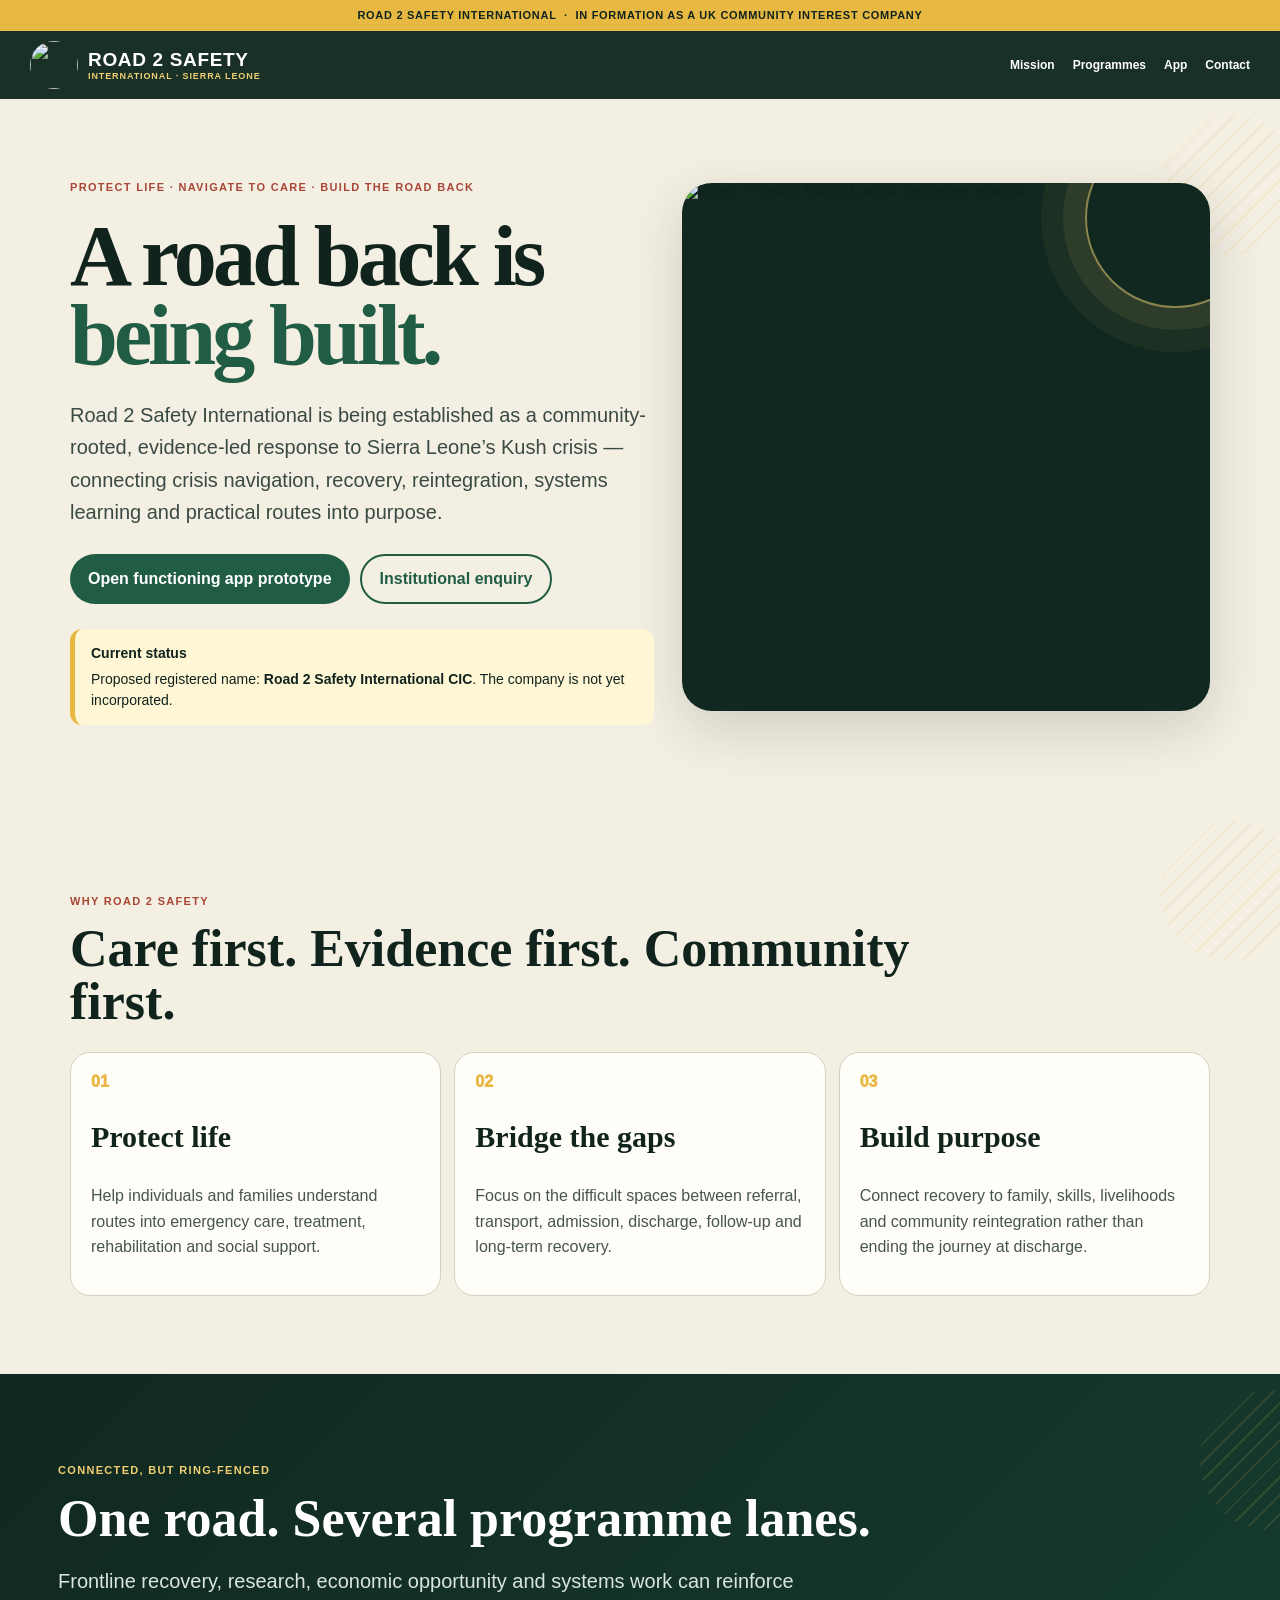
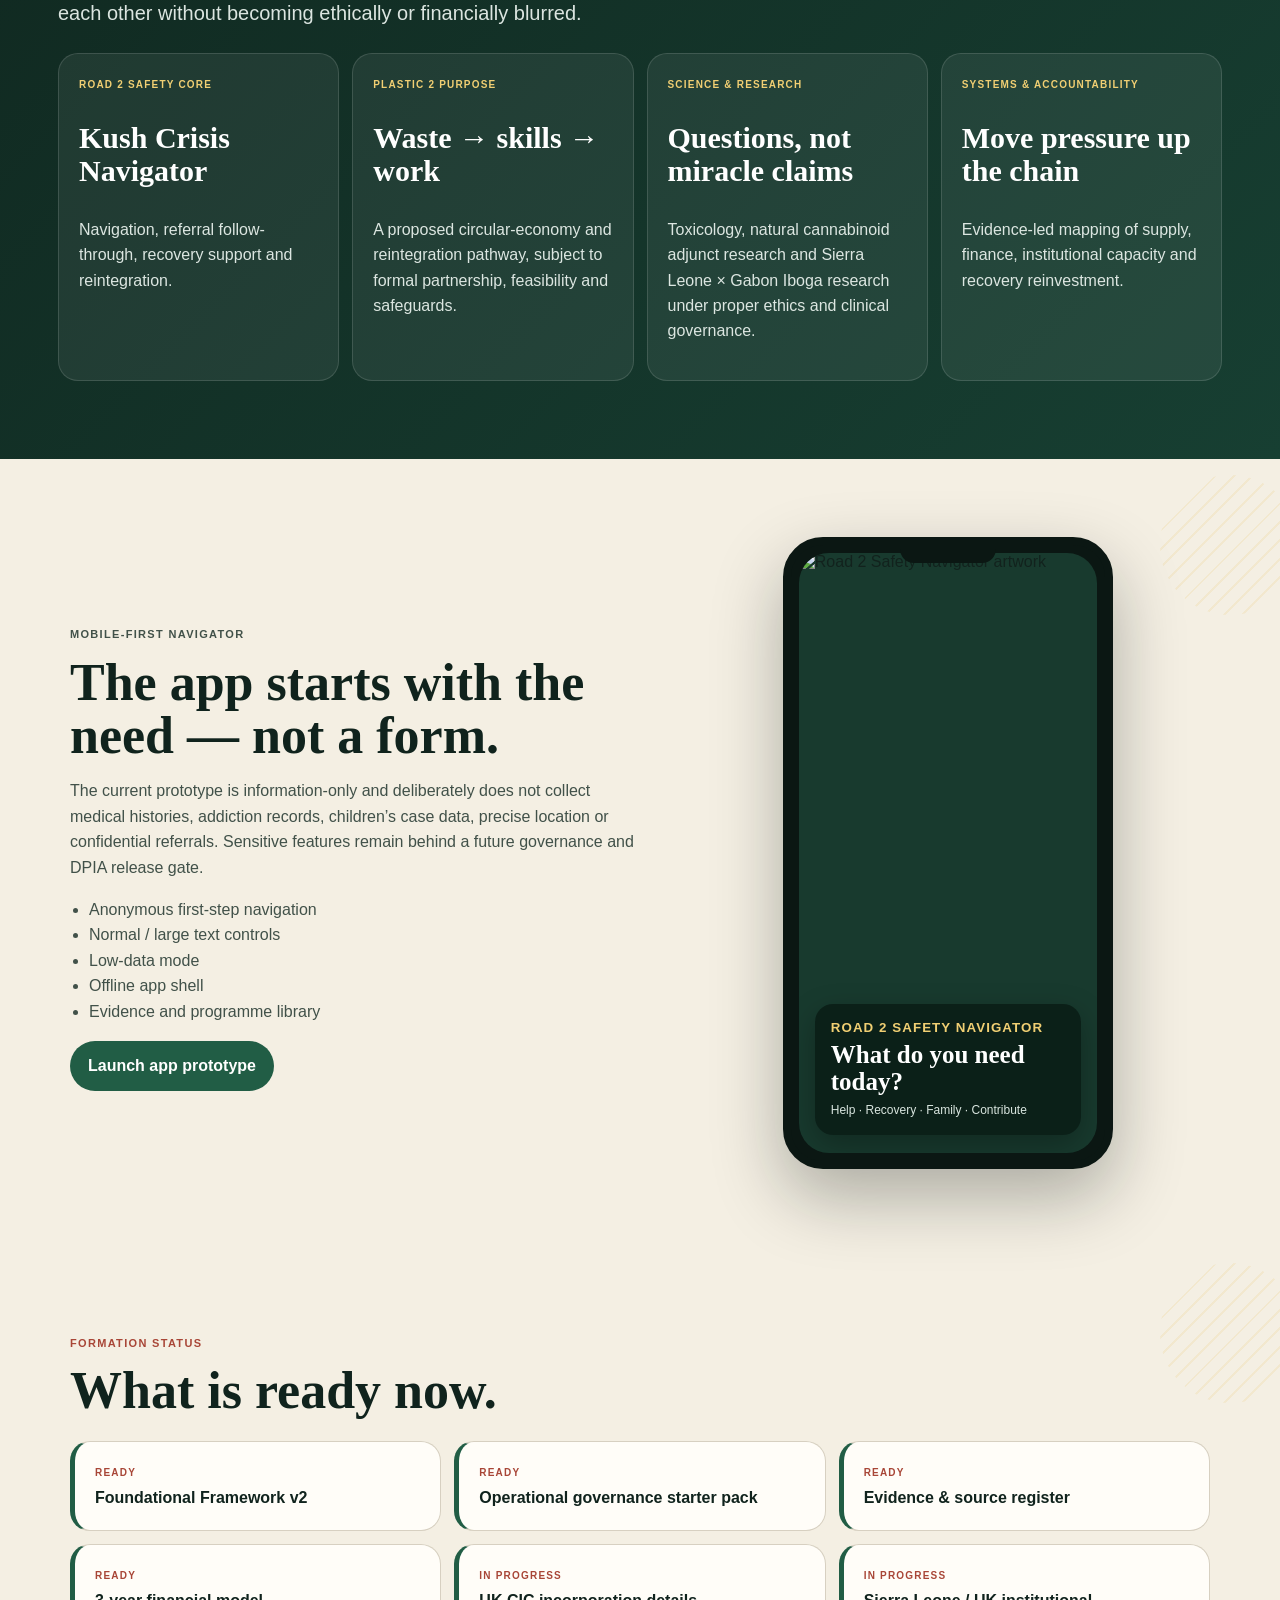
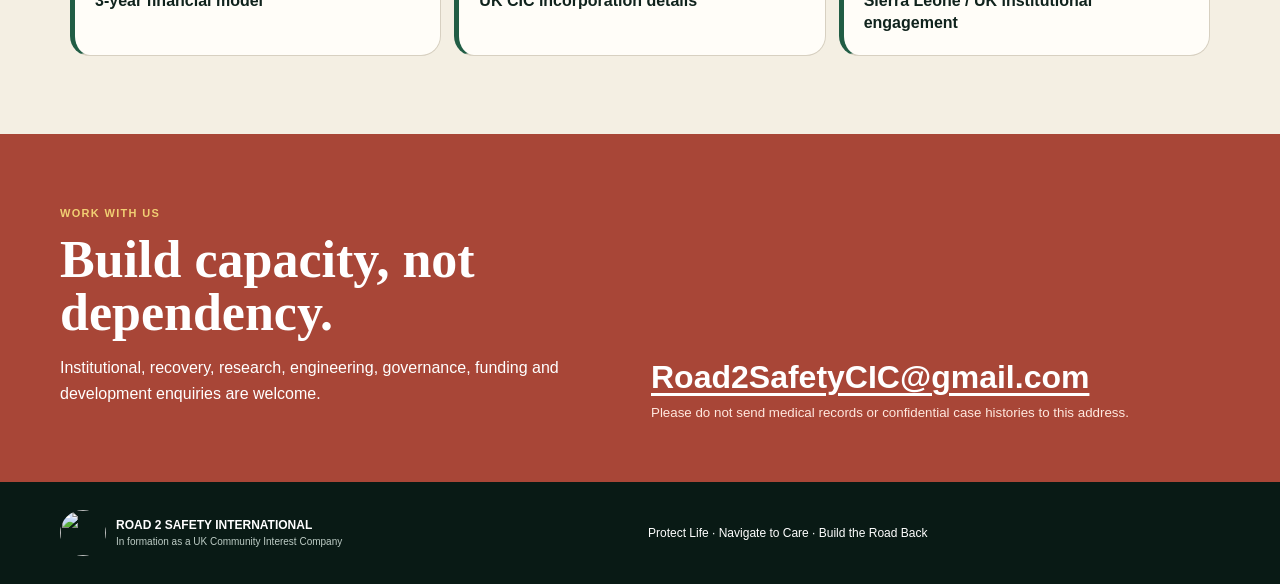
==== index.html @ 05aa47d4 "Deploy Road 2 Safety holding website" ====
<!doctype html>
<html lang="en">
<head>
<meta charset="utf-8">
<meta name="viewport" content="width=device-width,initial-scale=1,viewport-fit=cover">
<meta name="theme-color" content="#102820">
<title>Road 2 Safety International — In Formation</title>
<meta name="description" content="Road 2 Safety International — in formation as a UK Community Interest Company. A community-rooted response to Sierra Leone's Kush crisis.">
<link rel="icon" href="assets/icon-192.png">
<link rel="stylesheet" href="holding.css">
</head>
<body>
<a class="skip" href="#main">Skip to content</a>
<div class="formation">ROAD 2 SAFETY INTERNATIONAL <span>·</span> IN FORMATION AS A UK COMMUNITY INTEREST COMPANY</div>
<header class="topbar">
  <a class="brand" href="#top" aria-label="Road 2 Safety International home">
    <img src="assets/r2s-emblem.png" alt="">
    <span><b>ROAD 2 SAFETY</b><small>INTERNATIONAL · SIERRA LEONE</small></span>
  </a>
  <nav aria-label="Holding website navigation">
    <a href="#mission">Mission</a><a href="#programmes">Programmes</a><a href="#prototype">App</a><a href="#contact">Contact</a>
  </nav>
</header>
<main id="main">
<section id="top" class="hero">
  <div class="hero-copy">
    <p class="eyebrow">PROTECT LIFE · NAVIGATE TO CARE · BUILD THE ROAD BACK</p>
    <h1>A road back is<br><em>being built.</em></h1>
    <p class="lede">Road 2 Safety International is being established as a community-rooted, evidence-led response to Sierra Leone’s Kush crisis — connecting crisis navigation, recovery, reintegration, systems learning and practical routes into purpose.</p>
    <div class="actions">
      <a class="btn primary" href="app/index.html">Open functioning app prototype</a>
      <a class="btn secondary" href="#contact">Institutional enquiry</a>
    </div>
    <div class="legal"><b>Current status</b><span>Proposed registered name: <strong>Road 2 Safety International CIC</strong>. The company is not yet incorporated.</span></div>
  </div>
  <div class="hero-art" aria-label="Road 2 Safety campaign artwork">
    <img src="assets/r2s-sierra-leone.png" alt="Road 2 Safety Sierra Leone campaign artwork">
    <div class="sun-disc" aria-hidden="true"></div>
  </div>
</section>

<section id="mission" class="section mission">
  <div class="section-head"><p class="eyebrow">WHY ROAD 2 SAFETY</p><h2>Care first. Evidence first. Community first.</h2></div>
  <div class="mission-grid">
    <article><span>01</span><h3>Protect life</h3><p>Help individuals and families understand routes into emergency care, treatment, rehabilitation and social support.</p></article>
    <article><span>02</span><h3>Bridge the gaps</h3><p>Focus on the difficult spaces between referral, transport, admission, discharge, follow-up and long-term recovery.</p></article>
    <article><span>03</span><h3>Build purpose</h3><p>Connect recovery to family, skills, livelihoods and community reintegration rather than ending the journey at discharge.</p></article>
  </div>
</section>

<section id="programmes" class="section programme-section">
  <div class="section-head"><p class="eyebrow pale">CONNECTED, BUT RING-FENCED</p><h2>One road. Several programme lanes.</h2><p>Frontline recovery, research, economic opportunity and systems work can reinforce each other without becoming ethically or financially blurred.</p></div>
  <div class="programme-grid">
    <article><b>ROAD 2 SAFETY CORE</b><h3>Kush Crisis Navigator</h3><p>Navigation, referral follow-through, recovery support and reintegration.</p></article>
    <article><b>PLASTIC 2 PURPOSE</b><h3>Waste → skills → work</h3><p>A proposed circular-economy and reintegration pathway, subject to formal partnership, feasibility and safeguards.</p></article>
    <article><b>SCIENCE & RESEARCH</b><h3>Questions, not miracle claims</h3><p>Toxicology, natural cannabinoid adjunct research and Sierra Leone × Gabon Iboga research under proper ethics and clinical governance.</p></article>
    <article><b>SYSTEMS & ACCOUNTABILITY</b><h3>Move pressure up the chain</h3><p>Evidence-led mapping of supply, finance, institutional capacity and recovery reinvestment.</p></article>
  </div>
</section>

<section id="prototype" class="section prototype">
  <div class="prototype-copy">
    <p class="eyebrow">MOBILE-FIRST NAVIGATOR</p>
    <h2>The app starts with the need — not a form.</h2>
    <p>The current prototype is information-only and deliberately does not collect medical histories, addiction records, children’s case data, precise location or confidential referrals. Sensitive features remain behind a future governance and DPIA release gate.</p>
    <ul>
      <li>Anonymous first-step navigation</li><li>Normal / large text controls</li><li>Low-data mode</li><li>Offline app shell</li><li>Evidence and programme library</li>
    </ul>
    <a class="btn primary" href="app/index.html">Launch app prototype</a>
  </div>
  <div class="phone-wrap">
    <div class="phone" aria-label="Road 2 Safety mobile app preview">
      <div class="phone-notch"></div>
      <div class="phone-screen">
        <img src="assets/navigator-art.png" alt="Road 2 Safety Navigator artwork">
        <div class="phone-overlay"><small>ROAD 2 SAFETY NAVIGATOR</small><b>What do you need today?</b><span>Help · Recovery · Family · Contribute</span></div>
      </div>
    </div>
  </div>
</section>

<section class="section progress">
  <div class="section-head"><p class="eyebrow">FORMATION STATUS</p><h2>What is ready now.</h2></div>
  <div class="progress-grid">
    <article><b>READY</b><p>Foundational Framework v2</p></article>
    <article><b>READY</b><p>Operational governance starter pack</p></article>
    <article><b>READY</b><p>Evidence & source register</p></article>
    <article><b>READY</b><p>3-year financial model</p></article>
    <article><b>IN PROGRESS</b><p>UK CIC incorporation details</p></article>
    <article><b>IN PROGRESS</b><p>Sierra Leone / UK institutional engagement</p></article>
  </div>
</section>

<section id="contact" class="contact">
  <div><p class="eyebrow pale">WORK WITH US</p><h2>Build capacity, not dependency.</h2><p>Institutional, recovery, research, engineering, governance, funding and development enquiries are welcome.</p></div>
  <div class="contact-action"><a href="mailto:Road2SafetyCIC@gmail.com?subject=Road%202%20Safety%20International%20Enquiry">Road2SafetyCIC@gmail.com</a><small>Please do not send medical records or confidential case histories to this address.</small></div>
</section>
</main>
<footer><div class="footer-brand"><img src="assets/r2s-emblem.png" alt=""><span><b>ROAD 2 SAFETY INTERNATIONAL</b><small>In formation as a UK Community Interest Company</small></span></div><div>Protect Life · Navigate to Care · Build the Road Back</div></footer>
</body>
</html>
---- holding.css ----
:root{--ink:#10231d;--deep:#102820;--green:#215d45;--green2:#2f7659;--gold:#e7b842;--gold2:#f1cf73;--red:#a84637;--blue:#315f78;--paper:#f4efe3;--white:#fffdf8;--muted:#66746e;--line:#d7d0c1;--shadow:0 18px 55px rgba(10,31,24,.16)}
*{box-sizing:border-box}html{scroll-behavior:smooth}body{margin:0;background:var(--paper);color:var(--ink);font-family:Arial,Helvetica,sans-serif;overflow-x:hidden}img{max-width:100%}a{color:inherit;text-decoration:none}.skip{position:absolute;left:-999px}.skip:focus{left:12px;top:12px;z-index:99;background:white;padding:10px;border-radius:10px}.formation{background:var(--gold);padding:8px 12px;text-align:center;font-size:clamp(9px,2.7vw,11px);font-weight:900;letter-spacing:.065em;line-height:1.35}.formation span{padding:0 .35em}.topbar{position:sticky;top:0;z-index:20;display:flex;align-items:center;justify-content:space-between;gap:20px;background:rgba(16,40,32,.96);color:white;padding:10px 18px;backdrop-filter:blur(10px)}.brand{display:flex;align-items:center;gap:10px;min-width:0}.brand img{width:48px;height:48px;border-radius:50%;object-fit:cover;flex:0 0 48px}.brand b,.brand small{display:block}.brand b{font-size:clamp(15px,4vw,19px);letter-spacing:.035em}.brand small{font-size:9px;color:var(--gold2);font-weight:800;letter-spacing:.1em;white-space:normal}.topbar nav{display:none}.hero{max-width:1200px;margin:auto;display:grid;gap:28px;padding:42px 18px 54px;position:relative}.hero:before,.section:before{content:"";position:absolute;pointer-events:none;background:repeating-linear-gradient(135deg,rgba(231,184,66,.13) 0 2px,transparent 2px 13px);width:140px;height:140px;border-radius:50%;right:-60px;top:16px}.hero-copy{position:relative;z-index:2}.eyebrow{font-size:11px;color:var(--red);font-weight:900;letter-spacing:.12em;line-height:1.4}.eyebrow.pale{color:var(--gold2)}h1,h2,h3{font-family:Georgia,'Times New Roman',serif;overflow-wrap:anywhere}h1{font-size:clamp(44px,12vw,86px);line-height:.92;letter-spacing:-.045em;margin:.25em 0 .28em}h1 em{font-style:normal;color:var(--green)}h2{font-size:clamp(31px,7vw,52px);line-height:1.02;margin:.25em 0}h3{font-size:clamp(22px,5vw,30px);line-height:1.08}.lede,.section-head>p:last-child{font-size:clamp(17px,4.4vw,20px);line-height:1.62;max-width:780px;color:#394a43}.actions{display:flex;flex-wrap:wrap;gap:10px;margin:25px 0}.btn{display:inline-flex;align-items:center;justify-content:center;min-height:50px;padding:12px 18px;border-radius:999px;font-weight:900;line-height:1.25;text-align:center;white-space:normal}.btn.primary{background:var(--green);color:white}.btn.secondary{border:2px solid var(--green);color:var(--green)}.legal{display:grid;gap:5px;background:#fff6d6;border-left:5px solid var(--gold);border-radius:12px;padding:14px 16px;max-width:760px;line-height:1.5;font-size:14px}.hero-art{min-height:360px;position:relative;border-radius:30px;overflow:hidden;box-shadow:var(--shadow);background:var(--deep)}.hero-art img{width:100%;height:100%;display:block;object-fit:cover;aspect-ratio:1/1}.sun-disc{position:absolute;right:-55px;top:-55px;width:180px;height:180px;border:2px solid rgba(241,207,115,.55);border-radius:50%;box-shadow:0 0 0 22px rgba(241,207,115,.08),0 0 0 44px rgba(241,207,115,.05)}.section{max-width:1200px;margin:auto;padding:56px 18px;position:relative}.section-head{max-width:850px}.mission-grid,.programme-grid,.progress-grid{display:grid;gap:13px;margin-top:24px}.mission-grid article,.progress-grid article{background:var(--white);border:1px solid var(--line);padding:20px;border-radius:20px}.mission-grid span{color:var(--gold);font-weight:950}.mission-grid p,.programme-grid p{line-height:1.58;color:#46554e}.programme-section{max-width:none;background:linear-gradient(135deg,var(--deep),#173f32);color:white}.programme-section>.section-head,.programme-section>.programme-grid{max-width:1164px;margin-left:auto;margin-right:auto}.programme-section .section-head>p:last-child{color:#dbe5e0}.programme-grid article{background:rgba(255,255,255,.065);border:1px solid rgba(255,255,255,.13);padding:20px;border-radius:20px}.programme-grid article b{font-size:10px;letter-spacing:.12em;color:var(--gold2)}.programme-grid article h3{color:white}.programme-grid article p{color:#dce6e1}.prototype{display:grid;gap:36px;align-items:center}.prototype-copy p,.prototype-copy li{line-height:1.6;color:#415149}.prototype-copy ul{padding-left:19px}.phone-wrap{display:grid;place-items:center}.phone{width:min(330px,84vw);background:#0b1713;border:8px solid #0b1713;border-radius:40px;padding:8px;box-shadow:0 28px 70px rgba(5,18,14,.3);position:relative}.phone-notch{width:96px;height:18px;border-radius:0 0 14px 14px;background:#0b1713;position:absolute;top:0;left:50%;transform:translateX(-50%);z-index:3}.phone-screen{background:#183a2e;border-radius:30px;min-height:600px;overflow:hidden;position:relative}.phone-screen img{width:100%;height:100%;min-height:600px;object-fit:cover;display:block;filter:saturate(.88)}.phone-overlay{position:absolute;left:16px;right:16px;bottom:18px;background:rgba(11,29,23,.9);color:white;padding:16px;border-radius:18px;display:grid;gap:7px;box-shadow:0 10px 30px rgba(0,0,0,.28)}.phone-overlay small{color:var(--gold2);font-weight:900;letter-spacing:.08em}.phone-overlay b{font-family:Georgia,serif;font-size:25px;line-height:1.05}.phone-overlay span{font-size:12px;color:#d9e5df;line-height:1.4}.progress-grid article{border-left:5px solid var(--green)}.progress-grid article b{font-size:10px;letter-spacing:.12em;color:var(--red)}.progress-grid article p{margin:.45em 0 0;line-height:1.4;font-weight:750}.contact{background:var(--red);color:white;padding:48px 18px;display:grid;gap:22px}.contact>div{max-width:1160px}.contact h2{color:white;margin-top:.2em}.contact p{line-height:1.6}.contact-action{display:grid;gap:7px}.contact-action a{font-size:clamp(20px,5vw,32px);font-weight:900;overflow-wrap:anywhere;text-decoration:underline;text-underline-offset:5px}.contact-action small{line-height:1.45;color:#ffe8df}footer{background:#091a15;color:white;padding:24px 18px 34px;display:grid;gap:16px;font-size:12px}.footer-brand{display:flex;align-items:center;gap:10px}.footer-brand img{width:46px;height:46px;border-radius:50%}.footer-brand b,.footer-brand small{display:block}.footer-brand small{color:#bdccc5;margin-top:3px;line-height:1.4}
@media(min-width:760px){.topbar{padding:10px 30px}.topbar nav{display:flex;gap:18px;font-size:12px;font-weight:850}.hero{grid-template-columns:1.05fr .95fr;align-items:center;padding:70px 30px 80px}.hero-art{min-height:520px}.section{padding:78px 30px}.mission-grid{grid-template-columns:repeat(3,1fr)}.programme-grid,.progress-grid{grid-template-columns:repeat(2,1fr)}.prototype{grid-template-columns:1.05fr .95fr}.contact{grid-template-columns:1fr 1fr;align-items:end;padding:60px max(30px,calc((100vw - 1160px)/2))}.contact>div{max-width:none}footer{grid-template-columns:1fr 1fr;align-items:center;padding:28px max(30px,calc((100vw - 1160px)/2))}}
@media(min-width:1050px){.programme-grid{grid-template-columns:repeat(4,1fr)}.progress-grid{grid-template-columns:repeat(3,1fr)}}
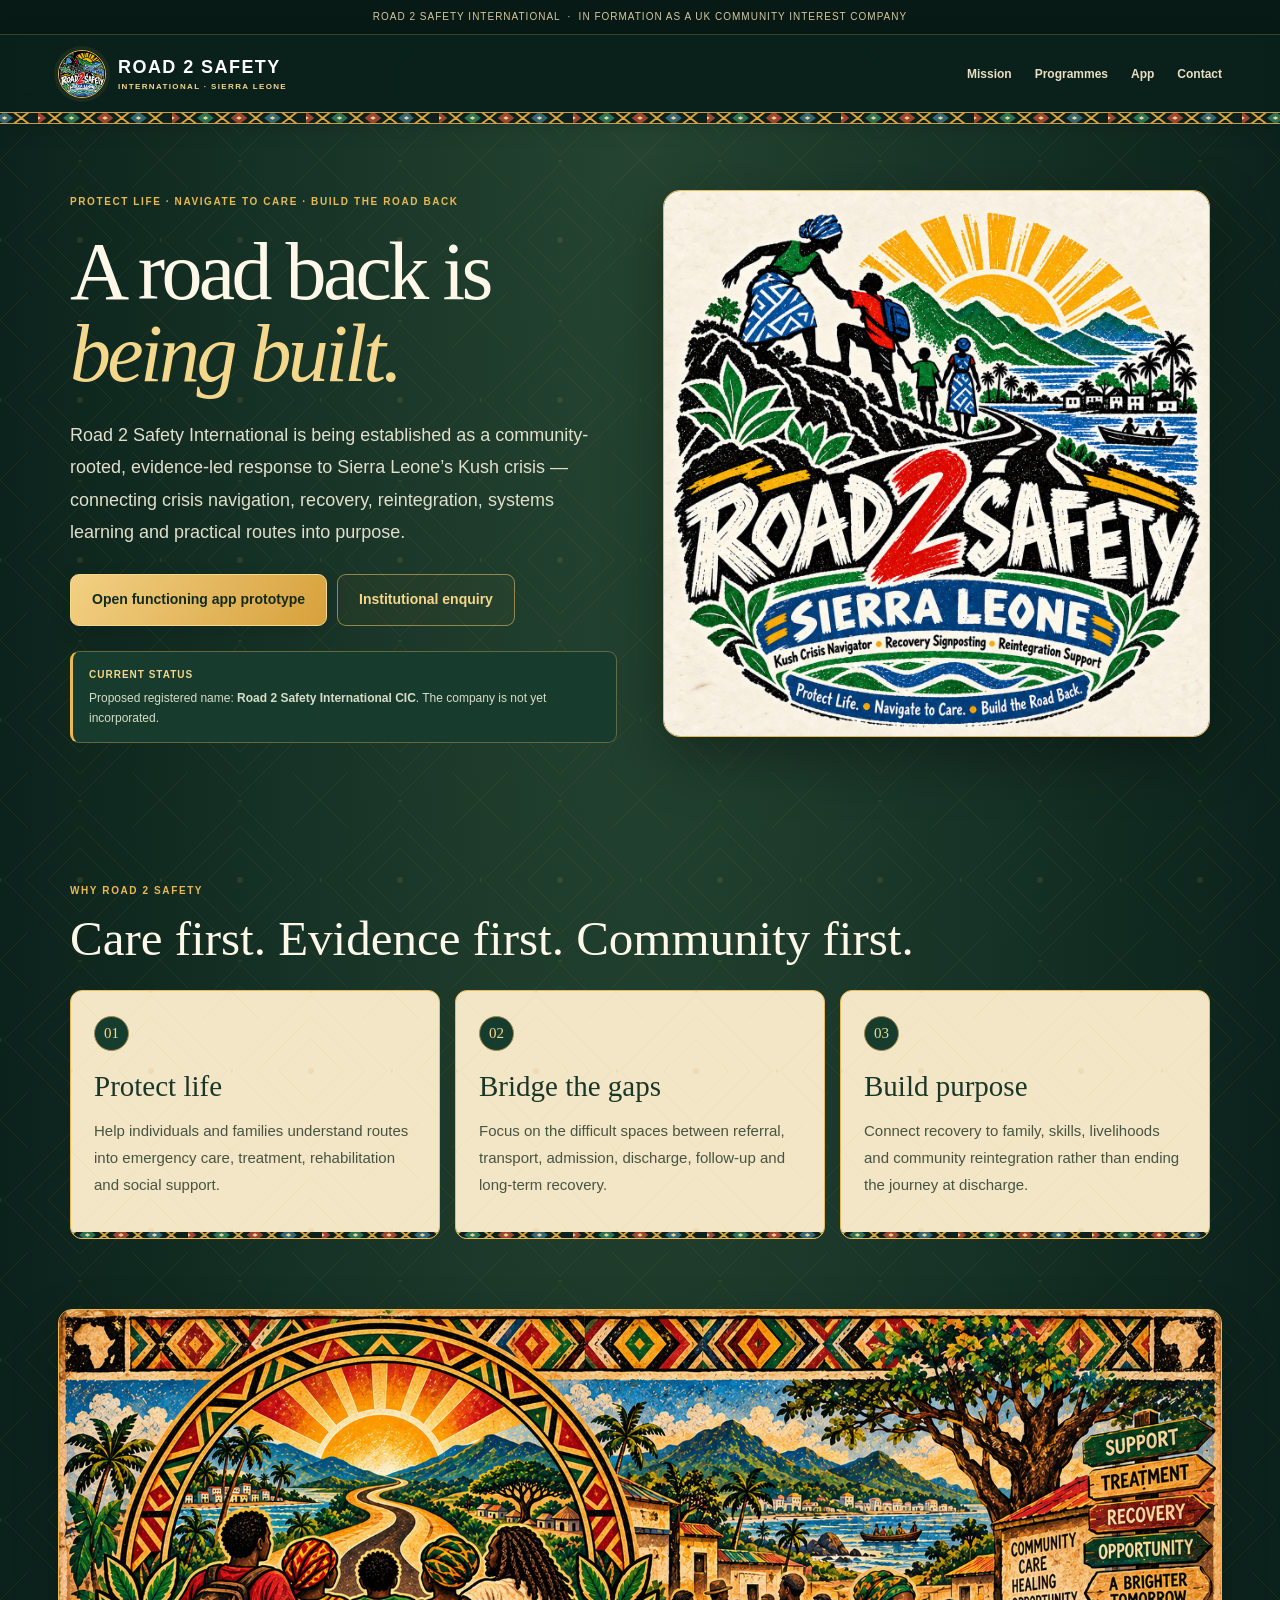
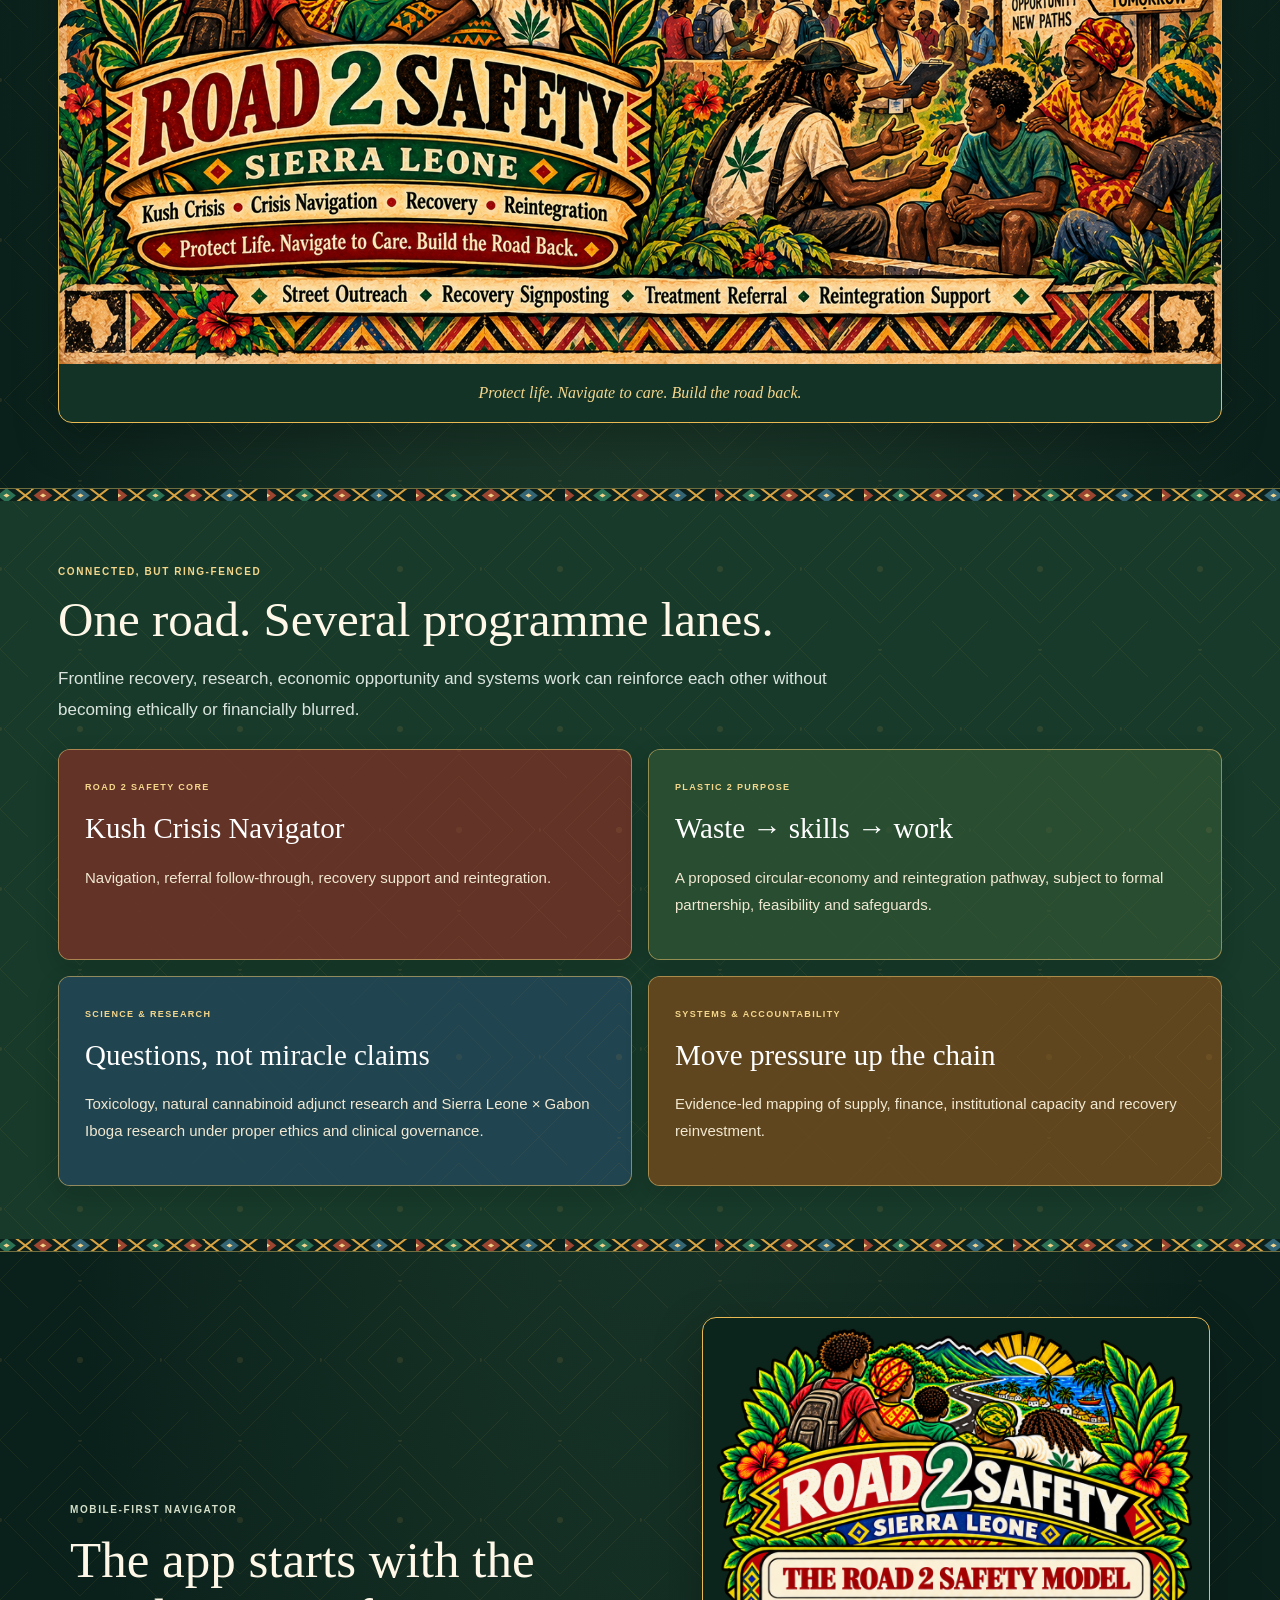
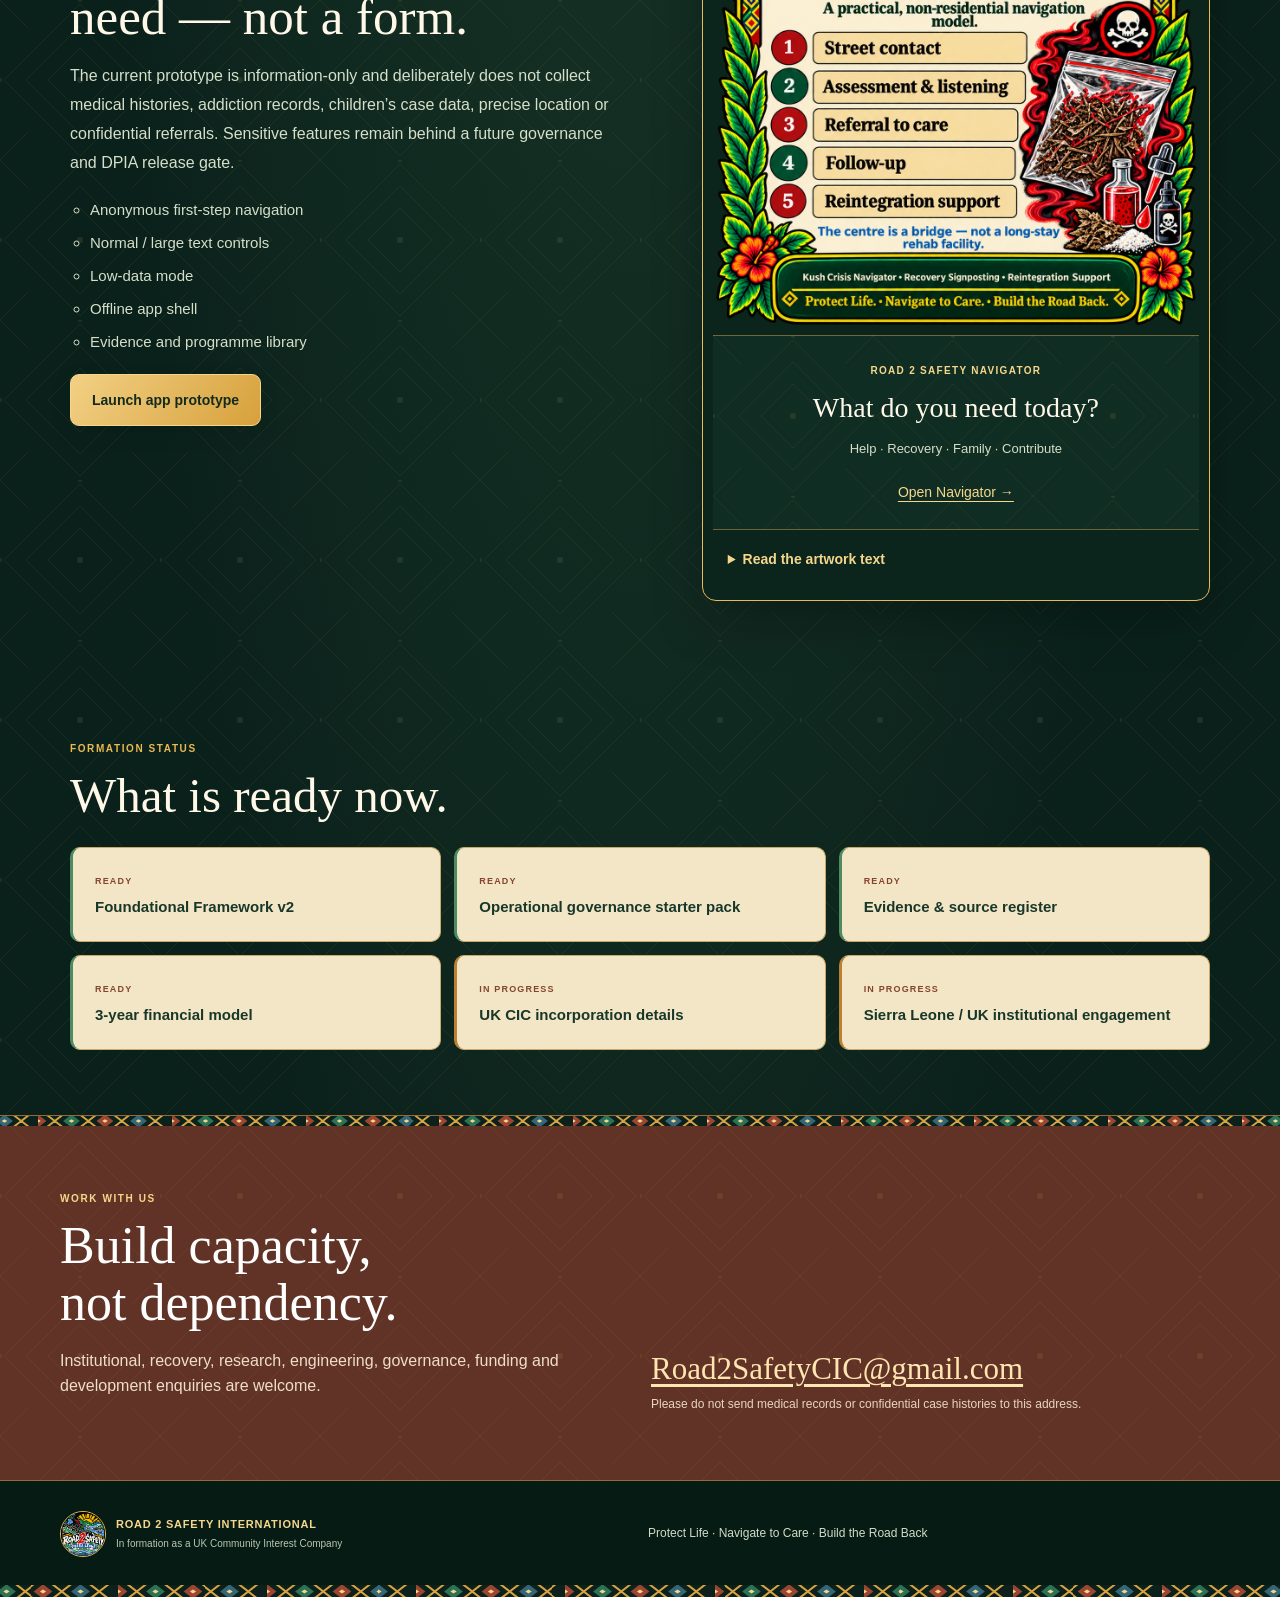
==== commit 2ef1ea2d: "Fix cropped website graphics and text" ====
--- a/index.html
+++ b/index.html
@@ -3,11 +3,12 @@
 <head>
 <meta charset="utf-8">
 <meta name="viewport" content="width=device-width,initial-scale=1,viewport-fit=cover">
-<meta name="theme-color" content="#102820">
+<meta name="theme-color" content="#0a211b">
 <title>Road 2 Safety International — In Formation</title>
 <meta name="description" content="Road 2 Safety International — in formation as a UK Community Interest Company. A community-rooted response to Sierra Leone's Kush crisis.">
 <link rel="icon" href="assets/icon-192.png">
-<link rel="stylesheet" href="holding.css">
+<link rel="stylesheet" href="holding.css?v=2">
+<link rel="stylesheet" href="holding-heritage.css?v=2">
 </head>
 <body>
 <a class="skip" href="#main">Skip to content</a>
@@ -28,13 +29,13 @@
     <h1>A road back is<br><em>being built.</em></h1>
     <p class="lede">Road 2 Safety International is being established as a community-rooted, evidence-led response to Sierra Leone’s Kush crisis — connecting crisis navigation, recovery, reintegration, systems learning and practical routes into purpose.</p>
     <div class="actions">
-      <a class="btn primary" href="app/index.html">Open functioning app prototype</a>
+      <a class="btn primary" href="app/">Open functioning app prototype</a>
       <a class="btn secondary" href="#contact">Institutional enquiry</a>
     </div>
     <div class="legal"><b>Current status</b><span>Proposed registered name: <strong>Road 2 Safety International CIC</strong>. The company is not yet incorporated.</span></div>
   </div>
   <div class="hero-art" aria-label="Road 2 Safety campaign artwork">
-    <img src="assets/r2s-sierra-leone.png" alt="Road 2 Safety Sierra Leone campaign artwork">
+    <img src="assets/r2s-sierra-leone.png" width="1254" height="1254" fetchpriority="high" alt="Complete Road 2 Safety Sierra Leone campaign artwork, with a family on the road to the sunrise">
     <div class="sun-disc" aria-hidden="true"></div>
   </div>
 </section>
@@ -47,6 +48,8 @@
     <article><span>03</span><h3>Build purpose</h3><p>Connect recovery to family, skills, livelihoods and community reintegration rather than ending the journey at discharge.</p></article>
   </div>
 </section>
+
+<figure class="community-mural"><img src="assets/healing-pathways.png" width="1672" height="941" loading="lazy" alt="Full Road 2 Safety community mural with families, care workers and geometric African patterns"><figcaption>Protect life. Navigate to care. Build the road back.</figcaption></figure>
 
 <section id="programmes" class="section programme-section">
   <div class="section-head"><p class="eyebrow pale">CONNECTED, BUT RING-FENCED</p><h2>One road. Several programme lanes.</h2><p>Frontline recovery, research, economic opportunity and systems work can reinforce each other without becoming ethically or financially blurred.</p></div>
@@ -66,17 +69,13 @@
     <ul>
       <li>Anonymous first-step navigation</li><li>Normal / large text controls</li><li>Low-data mode</li><li>Offline app shell</li><li>Evidence and programme library</li>
     </ul>
-    <a class="btn primary" href="app/index.html">Launch app prototype</a>
+    <a class="btn primary" href="app/">Launch app prototype</a>
   </div>
-  <div class="phone-wrap">
-    <div class="phone" aria-label="Road 2 Safety mobile app preview">
-      <div class="phone-notch"></div>
-      <div class="phone-screen">
-        <img src="assets/navigator-art.png" alt="Road 2 Safety Navigator artwork">
-        <div class="phone-overlay"><small>ROAD 2 SAFETY NAVIGATOR</small><b>What do you need today?</b><span>Help · Recovery · Family · Contribute</span></div>
-      </div>
-    </div>
-  </div>
+  <figure id="navigator-model" class="navigator-model">
+    <img src="assets/navigator-art.png" width="1122" height="1402" loading="lazy" alt="Complete Road 2 Safety model artwork, including all five navigation stages and the full footer. A text version follows below.">
+    <figcaption class="model-caption"><small>ROAD 2 SAFETY NAVIGATOR</small><h3>What do you need today?</h3><p>Help · Recovery · Family · Contribute</p><a href="app/">Open Navigator →</a></figcaption>
+    <details class="model-transcript"><summary>Read the artwork text</summary><div><h3>The Road 2 Safety Model</h3><p>A practical, non-residential navigation model.</p><ol><li>Street contact</li><li>Assessment &amp; listening</li><li>Referral to care</li><li>Follow-up</li><li>Reintegration support</li></ol><p>The centre is a bridge — not a long-stay rehab facility.</p><p>Kush Crisis Navigator · Recovery Signposting · Reintegration Support</p><p>Protect Life. Navigate to Care. Build the Road Back.</p></div></details>
+  </figure>
 </section>
 
 <section class="section progress">
--- a/holding-heritage.css
+++ b/holding-heritage.css
@@ -0,0 +1,48 @@
+:root {
+  --deep:#0a211b; --deep2:#163c2d; --green:#275b3f; --gold:#e9b953; --gold2:#f5d78c;
+  --paper:#f3e6c7; --white:#fff8e8; --ink:#183729; --muted:#5d6651; --line:#cbb17c;
+  --weave:url("data:image/svg+xml,%3Csvg xmlns='http://www.w3.org/2000/svg' width='144' height='28' viewBox='0 0 144 28'%3E%3Cpath fill='%230c211b' d='M0 0h144v28H0z'/%3E%3Cpath fill='none' stroke='%23d9a341' stroke-width='2' d='M-18 14 0 0l18 14L0 28Zm36 0L36 0l18 14-18 14Zm36 0L72 0l18 14-18 14Zm36 0L108 0l18 14-18 14Zm36 0L144 0l18 14-18 14Z'/%3E%3Cpath fill='%239c4530' d='m0 7 9 7-9 7-9-7Zm72 0 9 7-9 7-9-7Z'/%3E%3Cpath fill='%232c7255' d='m36 7 9 7-9 7-9-7Z'/%3E%3Cpath fill='%23356676' d='m108 7 9 7-9 7-9-7Z'/%3E%3Cpath fill='%23f3d38a' d='m0 12 3 2-3 2-3-2Zm36 0 3 2-3 2-3-2Zm36 0 3 2-3 2-3-2Zm36 0 3 2-3 2-3-2Z'/%3E%3C/svg%3E");
+  --lattice:url("data:image/svg+xml,%3Csvg xmlns='http://www.w3.org/2000/svg' width='160' height='160' viewBox='0 0 160 160'%3E%3Cg fill='none' stroke='%23c39948' stroke-opacity='.09'%3E%3Cpath d='m80 4 76 76-76 76L4 80Zm0 22 54 54-54 54-54-54Zm0 22 32 32-32 32-32-32Z'/%3E%3Cpath d='m0 0 28 28M160 0l-28 28M160 160l-28-28M0 160l28-28'/%3E%3C/g%3E%3Cg fill='%23c39948' fill-opacity='.14'%3E%3Ccircle cx='80' cy='80' r='3'/%3E%3Ccircle cx='0' cy='80' r='2'/%3E%3Ccircle cx='80' cy='0' r='2'/%3E%3C/g%3E%3C/svg%3E");
+}
+
+html{scroll-padding-top:125px}*{min-width:0}body{background:var(--lattice) repeat,radial-gradient(ellipse at 50% 0,#254532,var(--deep) 75%);color:var(--white)}
+:focus-visible{outline:3px solid var(--gold2);outline-offset:5px}h1,h2,h3{font-weight:400;overflow-wrap:break-word;hyphens:none;text-wrap:balance}
+.formation{background:#071a15;color:#d7c79f;font-weight:500;font-size:10px;letter-spacing:.1em;padding:10px 14px}
+.topbar{position:sticky;flex-wrap:wrap;gap:12px;padding:13px max(18px,calc((100vw - 1164px)/2));background:#0a211bf7;border-top:1px solid #e9b95335;box-shadow:0 8px 25px #0003}
+.topbar:after{content:"";position:absolute;inset:auto 0 -10px;height:10px;border-block:1px solid #c89d49;background:var(--weave) center/auto 26px}
+.brand{gap:12px}.brand img{border:1px solid var(--gold);box-shadow:0 0 0 4px #d6ac4b14}.brand b{font-size:18px;letter-spacing:.08em}.brand small{margin-top:4px;font-size:8px;letter-spacing:.17em}
+.topbar nav{display:flex;width:100%;justify-content:space-between;gap:12px;border-top:1px solid #d5b46540;padding:10px 1px 2px;font-size:12px;color:#e9dfc4}.topbar nav a{padding:5px 0}.topbar nav a:hover{color:var(--gold2)}
+.hero:before,.section:before{display:none}.hero{padding:45px 18px 50px;gap:30px}.hero h1{font-size:clamp(43px,11.5vw,82px);line-height:1.01;font-weight:400}.hero h1 em{font-style:italic;color:var(--gold2)}
+.eyebrow{color:var(--gold);font-size:10px;letter-spacing:.16em;font-weight:700;line-height:1.65}.lede{color:#e1dfcc;font-size:clamp(16px,4vw,18px);line-height:1.8}
+.btn{min-height:52px;border-radius:9px;padding:14px 21px;font-size:14px;font-weight:700;transition:transform .2s,background .2s}.btn.primary{background:linear-gradient(125deg,#f2d084,#d7a13c);color:#142a1d;border:1px solid #f5d78c;box-shadow:0 6px 20px #0002}.btn.secondary{border:1px solid #d5b465a0;color:var(--gold2);background:#e7b84209}.btn:hover{transform:translateY(-2px)}
+.legal{background:#173b2c;border:1px solid #c6a25c70;border-left:3px solid var(--gold);border-radius:9px;color:#d7ddc8;font-size:12px;line-height:1.7}.legal>b{color:var(--gold2);font-size:10px;letter-spacing:.1em;text-transform:uppercase}
+.hero-art{min-height:0;align-self:center;border:1px solid var(--gold);border-radius:17px;background:#0b211b;box-shadow:0 20px 60px #0005;overflow:hidden}.hero-art img{width:100%;height:auto;aspect-ratio:1;object-fit:contain}.sun-disc{display:none}
+.section{padding:45px 18px}.section-head>p:last-child{color:#d4ddc6;font-size:17px;line-height:1.8}.section-head h2{font-size:clamp(31px,6vw,49px);line-height:1.1;color:var(--white)}
+.mission-grid{gap:15px}.mission-grid article{position:relative;overflow:hidden;background:var(--lattice),var(--paper);color:var(--ink);border:1px solid var(--gold);border-radius:12px;padding:25px 23px}.mission-grid article:after{content:"";position:absolute;inset:auto 0 0;height:6px;background:var(--weave) center/auto 26px}.mission-grid span{display:grid;place-items:center;width:35px;height:35px;border:1px solid #a5894e;border-radius:50%;background:var(--deep2);color:var(--gold2);font:15px Georgia,serif}.mission-grid h3{font-size:29px;margin:20px 0 13px}.mission-grid p{font-size:15px;color:#465441;line-height:1.8}
+.community-mural{max-width:1164px;margin:10px 18px 50px;border:1px solid var(--gold);border-radius:14px;overflow:hidden;background:#143327;box-shadow:0 15px 45px #0004}.community-mural img{display:block;width:100%;height:auto;aspect-ratio:1672/941;object-fit:contain}.community-mural figcaption{padding:17px;text-align:center;color:var(--gold2);font:italic 16px Georgia,serif;line-height:1.5}
+.programme-section{position:relative;background:var(--lattice),#173a2a;border-block:1px solid #caa05280;padding-top:57px;padding-bottom:57px}.programme-section:before{display:block;content:"";position:absolute;inset:0 0 auto;width:auto;height:12px;border-radius:0;background:var(--weave) center/auto 29px}.programme-section:after{content:"";position:absolute;inset:auto 0 0;height:12px;background:var(--weave) center/auto 29px}.programme-grid{gap:16px}.programme-grid article{--tile:#633328;position:relative;isolation:isolate;overflow:hidden;border:1px solid #d6b568a0;border-radius:12px;padding:26px;background:var(--tile);box-shadow:0 8px 25px #0002}.programme-grid article:before{content:"";position:absolute;z-index:-2;inset:0;background:var(--lattice) repeat;opacity:.9}.programme-grid article:after{content:"";position:absolute;z-index:-1;inset:0;background:linear-gradient(95deg,var(--tile) 8%,transparent 100%)}.programme-grid article:nth-child(2){--tile:#284d31}.programme-grid article:nth-child(3){--tile:#204450}.programme-grid article:nth-child(4){--tile:#60461e}.programme-grid article h3{font-size:29px;line-height:1.15;margin:18px 0}.programme-grid article p{color:#f1e8d1;font-size:15px;line-height:1.8}.programme-grid article b{color:var(--gold2);font-size:9px;letter-spacing:.15em}
+.prototype{padding-top:65px;padding-bottom:65px}.prototype-copy h2{font-size:clamp(32px,6vw,51px);line-height:1.12}.prototype-copy p,.prototype-copy li{color:#d5dfc9;line-height:1.8}.prototype-copy li{padding:3px 0;font-size:15px}.prototype-copy ul{padding-left:20px;list-style-type:circle}
+.phone{width:min(390px,100%);padding:5px;border:6px solid #061610;border-radius:33px;outline:1px solid #d7b267;box-shadow:0 22px 65px #0006;background:#061610}.phone-notch{display:none}.phone-screen{height:690px;min-height:0;border-radius:23px;overflow:hidden;background:#0a211b}.phone-screen iframe{display:block;width:100%;height:100%;border:0}.phone-wrap figcaption{margin-top:20px;color:var(--gold2);font-size:12px;line-height:1.5;text-align:center}.phone-wrap{margin:0;gap:0}
+.progress-grid article{background:var(--paper);color:var(--ink);border:1px solid #c8a969;border-left:3px solid #4e8b62;border-radius:10px;padding:22px}.progress-grid article:nth-last-child(-n+2){border-left-color:#b98131}.progress-grid article b{font-size:9px;color:#84452d;letter-spacing:.13em}.progress-grid article p{font-size:15px;line-height:1.6;font-weight:600}
+.contact{position:relative;background:var(--lattice),#613326;border-block:1px solid #caa05280;padding-top:60px;padding-bottom:55px}.contact:before{content:"";position:absolute;inset:0 0 auto;height:10px;background:var(--weave) center/auto 26px}.contact h2{font-weight:400;line-height:1.1}.contact p{color:#efdeca}.contact-action a{font-family:Georgia,serif;font-weight:400;color:#ffe6b1;font-size:clamp(21px,5vw,31px)}.contact-action small{font-size:12px;line-height:1.7;color:#ead5c0}
+footer{position:relative;background:#071b15;color:#d2dcc8;padding-top:30px;padding-bottom:40px;line-height:1.6}footer:after{content:"";position:absolute;inset:auto 0 0;height:12px;background:var(--weave) center/auto 29px}.footer-brand img{border:1px solid var(--gold)}.footer-brand b{color:var(--gold2);font-size:11px;letter-spacing:.07em}.footer-brand small{font-size:10px;color:#b8c7af}
+@media(min-width:760px){.topbar{flex-wrap:nowrap;min-height:80px}.topbar nav{width:auto;border:0;padding:0;gap:23px}.hero{padding:70px 30px 65px;grid-template-columns:1fr 1fr;gap:46px}.hero-art{min-height:0}.section{padding:65px 30px}.community-mural{margin:5px 30px 65px}.programme-grid{grid-template-columns:1fr 1fr}.prototype{gap:70px}.contact{padding:65px max(30px,calc((100vw - 1160px)/2))}.phone-screen{height:700px}}
+@media(min-width:1224px){.community-mural{margin-left:auto;margin-right:auto}}@media(max-width:359px){.brand b{font-size:16px}.topbar nav{font-size:11px;gap:10px}.hero h1{font-size:41px}.actions .btn{width:100%}.hero{padding-top:37px}.legal{padding:12px}.phone-screen{height:650px}.community-mural figcaption{font-size:14px}}
+@media(prefers-reduced-motion:reduce){html{scroll-behavior:auto}*,*:before,*:after{transition:none!important}}
+
+@media(max-width:759px){.hero-art{grid-row:1}.hero-copy{grid-row:2}}
+
+/* Keep text-bearing artwork complete and keep captions in normal flow. */
+.navigator-model{width:min(100%,520px);margin:0 auto;align-self:center;padding:10px;border:1px solid var(--gold);border-radius:14px;background:#0b251c;box-shadow:0 18px 50px #0004}
+.navigator-model>img{display:block;width:100%;height:auto;min-height:0;max-height:none;object-fit:contain;aspect-ratio:1122/1402;border-radius:4px}
+.model-caption{position:static;padding:24px 15px 18px;background:var(--lattice),#102d23;border-top:1px solid #c8a45680;text-align:center}
+.model-caption small{color:var(--gold2);font-size:10px;font-weight:700;letter-spacing:.13em;line-height:1.5}
+.model-caption h3{font-size:28px;color:var(--white);line-height:1.15;margin:14px 0}
+.model-caption p{color:#d4dfc8;font-size:13px;line-height:1.6;margin:0 0 15px}
+.model-caption a{display:inline-block;color:var(--gold2);font-size:14px;line-height:1.5;text-decoration:underline;text-underline-offset:4px;padding:8px}
+.model-transcript{border-top:1px solid #c8a45680;color:#e2e7d4;font-size:14px;line-height:1.8}
+.model-transcript summary{cursor:pointer;padding:17px 15px;color:var(--gold2);font-weight:700}
+.model-transcript>div{padding:0 17px 18px}.model-transcript h3{font-size:25px;color:var(--white);margin:8px 0}.model-transcript ol{padding-left:23px}.model-transcript li{padding:4px 0}.model-transcript p{margin:10px 0}
+@media(max-width:359px){.navigator-model{padding:7px}.model-caption{padding:20px 9px 15px}.model-caption h3{font-size:25px}}
+
+.navigator-model{scroll-margin-top:135px}
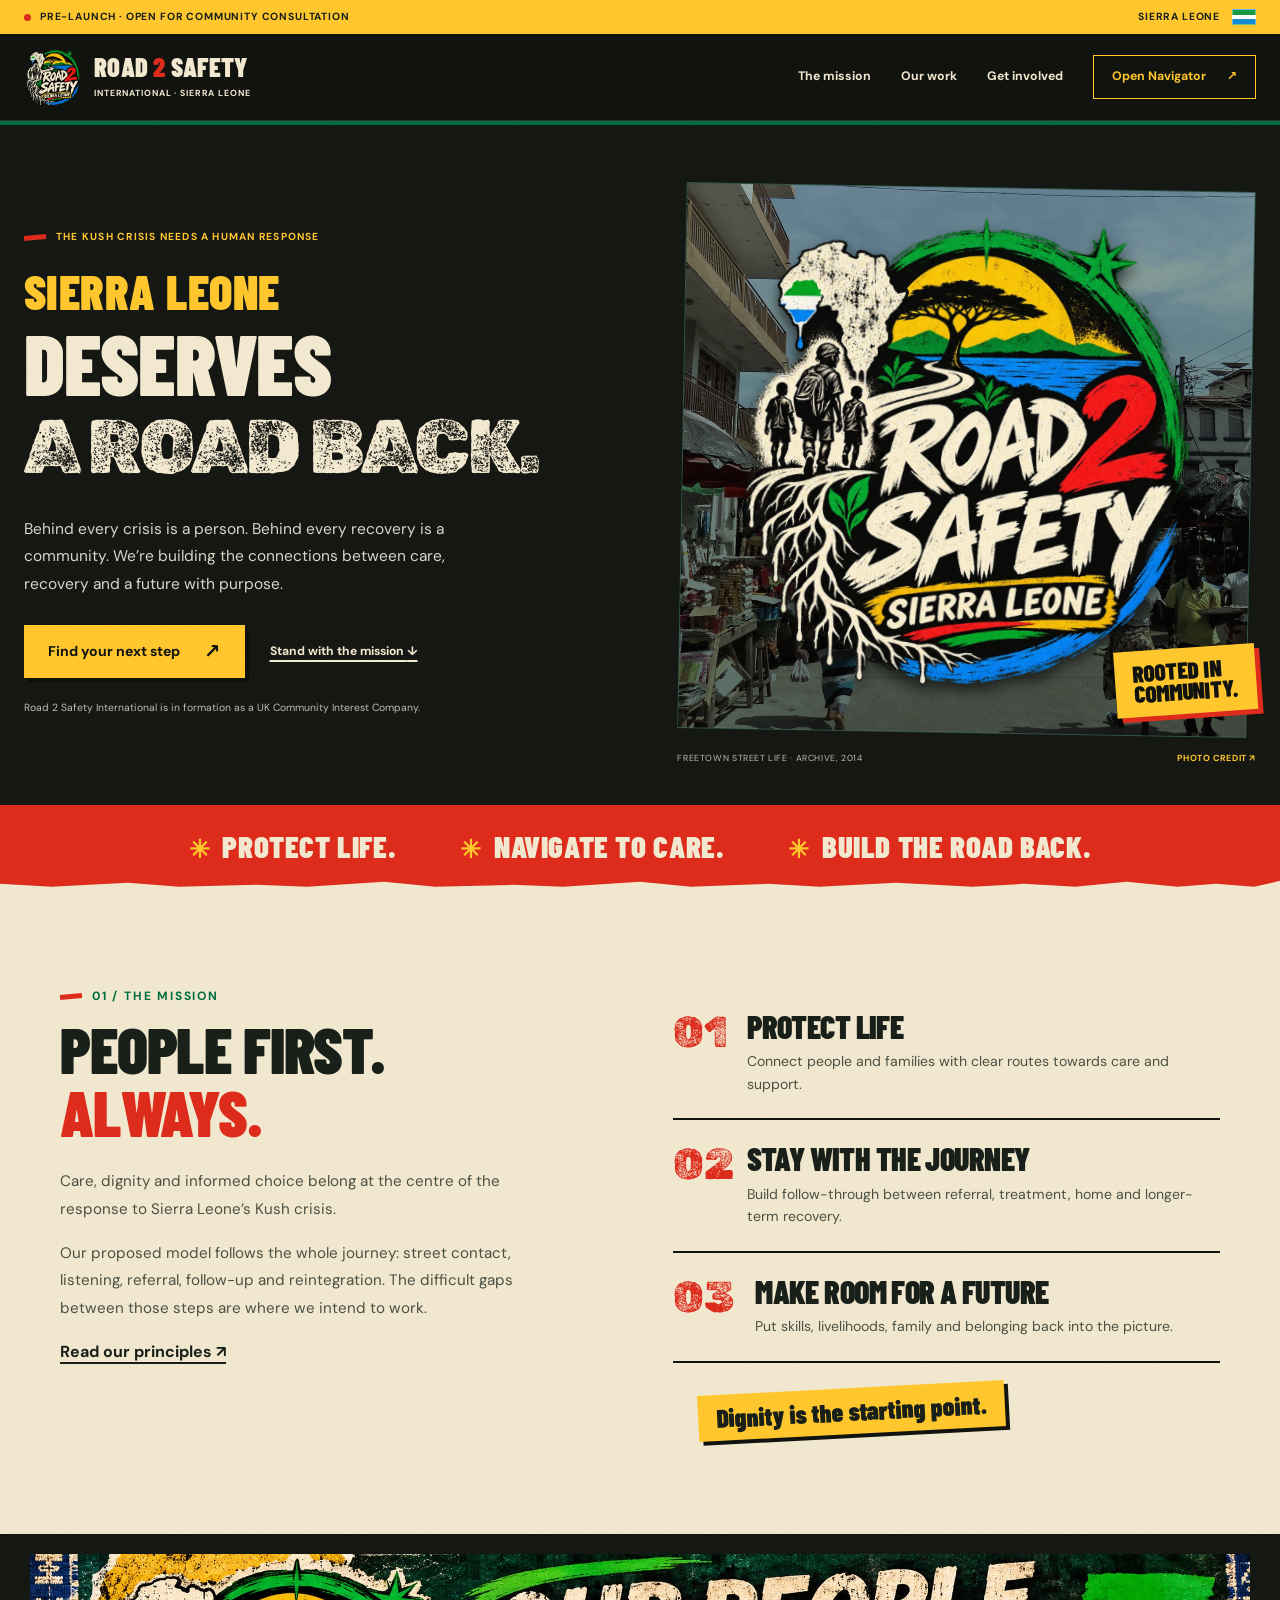
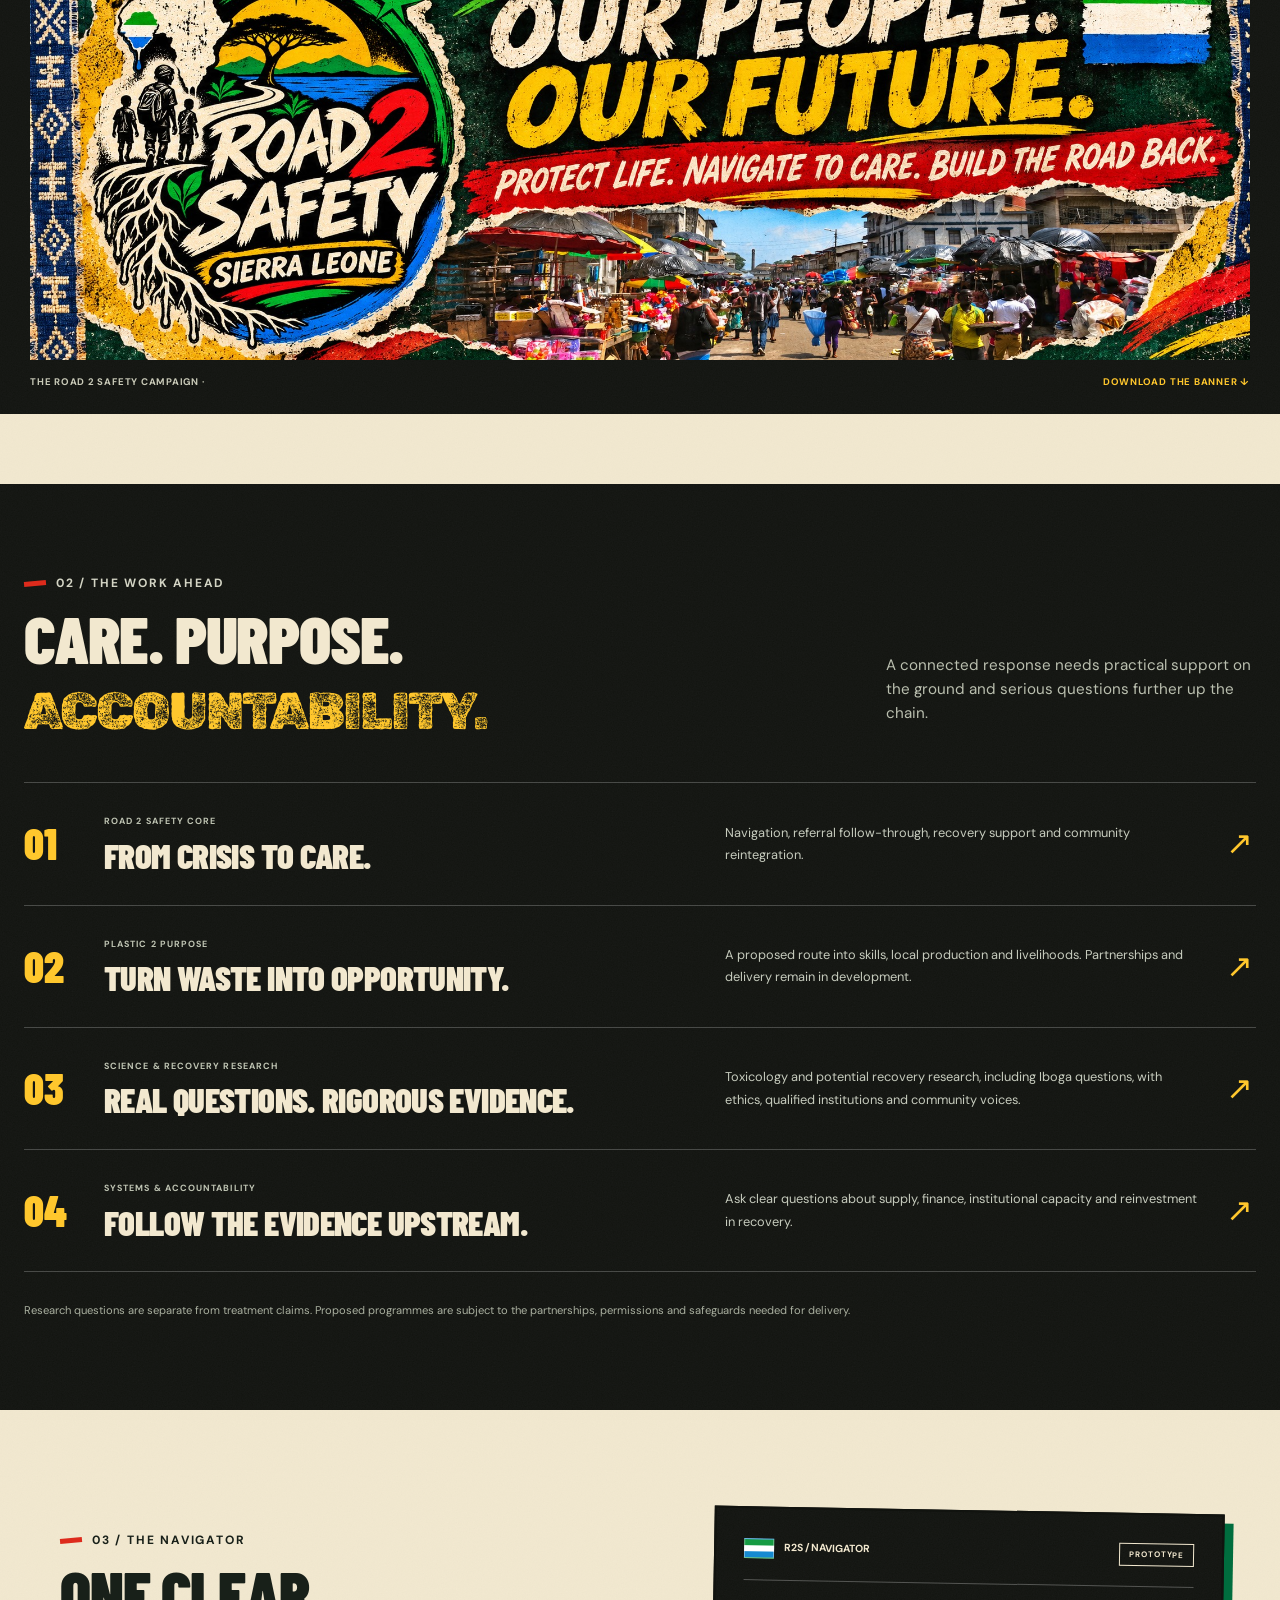
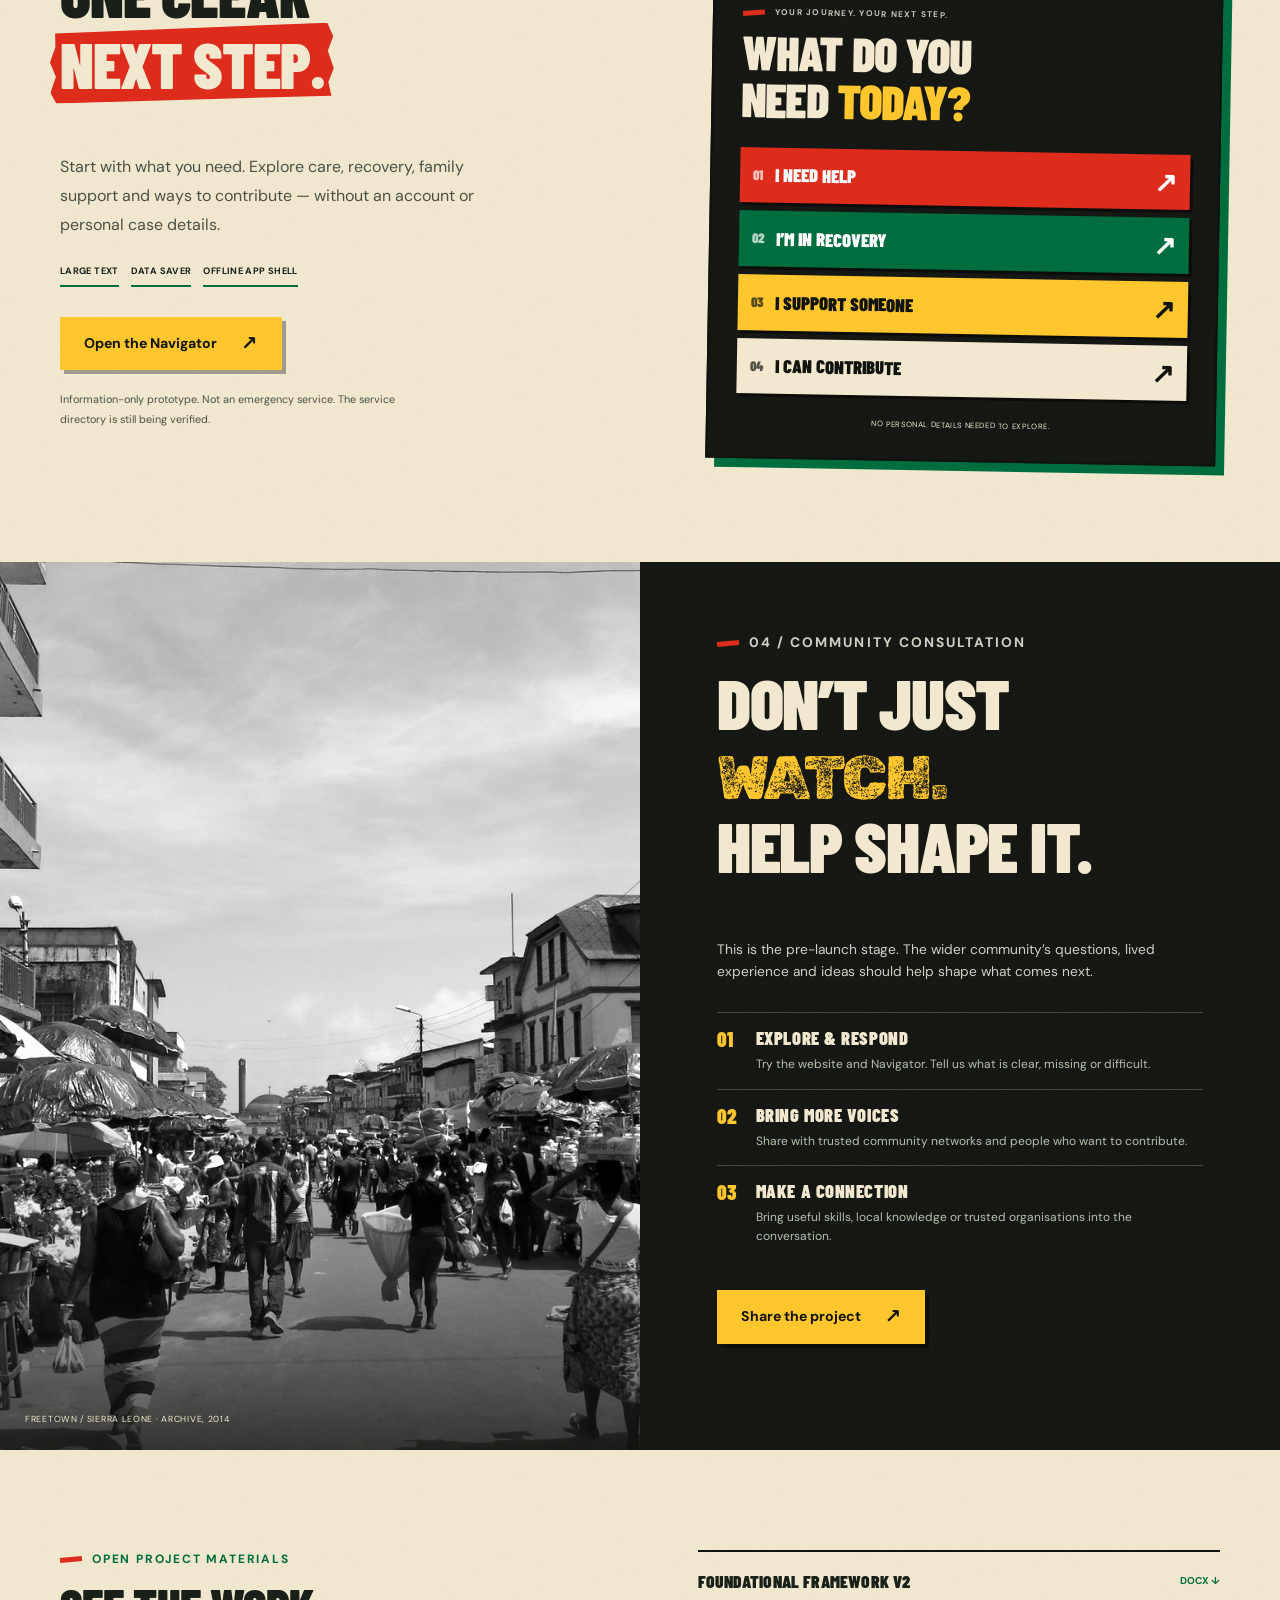
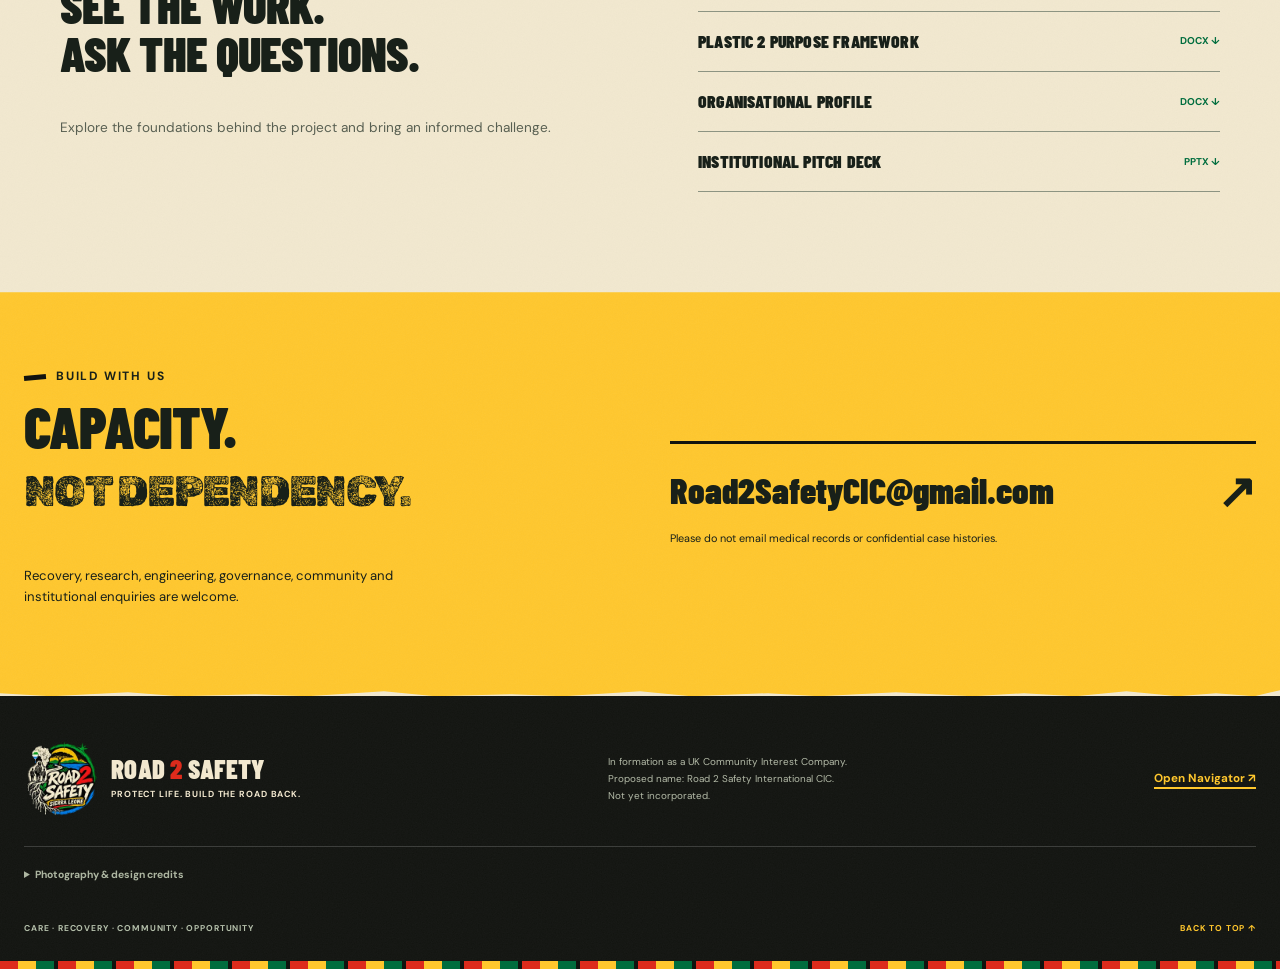
==== commit 72ff719f: "Launch the Road 2 Safety street-art redesign" ====
--- a/index.html
+++ b/index.html
@@ -1,100 +1,54 @@
-<!doctype html>
+<!DOCTYPE html>
+
 <html lang="en">
 <head>
-<meta charset="utf-8">
-<meta name="viewport" content="width=device-width,initial-scale=1,viewport-fit=cover">
-<meta name="theme-color" content="#0a211b">
-<title>Road 2 Safety International — In Formation</title>
-<meta name="description" content="Road 2 Safety International — in formation as a UK Community Interest Company. A community-rooted response to Sierra Leone's Kush crisis.">
-<link rel="icon" href="assets/icon-192.png">
-<link rel="stylesheet" href="holding.css?v=2">
-<link rel="stylesheet" href="holding-heritage.css?v=2">
+<meta charset="utf-8"/>
+<meta content="width=device-width,initial-scale=1,viewport-fit=cover" name="viewport"/>
+<meta content="#11130f" name="theme-color"/>
+<title>Road 2 Safety — Sierra Leone Deserves a Road Back</title>
+<meta content="Protect life. Navigate to care. Build the road back. A community-rooted response to Sierra Leone’s Kush crisis, connecting care, recovery and opportunity." name="description"/>
+<meta content="Road 2 Safety — Our People. Our Future." property="og:title"/>
+<meta content="Community-led care. Recovery. Opportunity. Sierra Leone deserves a road back." property="og:description"/>
+<meta content="https://road2safety.github.io/road-2-safety/assets/street/road-2-safety-banner.jpg" property="og:image"/>
+<meta content="website" property="og:type"/>
+<link href="assets/street/icon-192.png" rel="icon"/>
+<link as="font" crossorigin="" href="assets/fonts/barlow-condensed-900.woff2?v=street-3" rel="preload" type="font/woff2"/>
+<link href="assets/street/street.css?v=street-3" rel="stylesheet"/>
+<link href="holding.css?v=street-3" rel="stylesheet"/>
+<script defer="" src="holding.js?v=street-3"></script>
 </head>
-<body>
+<body class="paper">
 <a class="skip" href="#main">Skip to content</a>
-<div class="formation">ROAD 2 SAFETY INTERNATIONAL <span>·</span> IN FORMATION AS A UK COMMUNITY INTEREST COMPANY</div>
+<div class="status-strip"><span aria-hidden="true" class="status-dot"></span> PRE-LAUNCH · OPEN FOR COMMUNITY CONSULTATION <span class="status-right">SIERRA LEONE <span aria-label="Sierra Leone flag" class="flag" role="img"></span></span></div>
 <header class="topbar">
-  <a class="brand" href="#top" aria-label="Road 2 Safety International home">
-    <img src="assets/r2s-emblem.png" alt="">
-    <span><b>ROAD 2 SAFETY</b><small>INTERNATIONAL · SIERRA LEONE</small></span>
-  </a>
-  <nav aria-label="Holding website navigation">
-    <a href="#mission">Mission</a><a href="#programmes">Programmes</a><a href="#prototype">App</a><a href="#contact">Contact</a>
-  </nav>
+<a aria-label="Road 2 Safety home" class="brand" href="#top"><img alt="" height="64" src="assets/street/brand-mark.webp" width="64"/><span><b>ROAD <i>2</i> SAFETY</b><small>INTERNATIONAL · SIERRA LEONE</small></span></a>
+<button aria-controls="siteNav" aria-expanded="false" class="menu-btn" id="menuBtn" type="button">Menu <span aria-hidden="true">☰</span></button>
+<nav aria-label="Website navigation" id="siteNav"><a href="#mission">The mission</a><a href="#programmes">Our work</a><a href="#community">Get involved</a><a class="nav-app" href="app/">Open Navigator <span aria-hidden="true">↗</span></a></nav>
 </header>
 <main id="main">
-<section id="top" class="hero">
-  <div class="hero-copy">
-    <p class="eyebrow">PROTECT LIFE · NAVIGATE TO CARE · BUILD THE ROAD BACK</p>
-    <h1>A road back is<br><em>being built.</em></h1>
-    <p class="lede">Road 2 Safety International is being established as a community-rooted, evidence-led response to Sierra Leone’s Kush crisis — connecting crisis navigation, recovery, reintegration, systems learning and practical routes into purpose.</p>
-    <div class="actions">
-      <a class="btn primary" href="app/">Open functioning app prototype</a>
-      <a class="btn secondary" href="#contact">Institutional enquiry</a>
-    </div>
-    <div class="legal"><b>Current status</b><span>Proposed registered name: <strong>Road 2 Safety International CIC</strong>. The company is not yet incorporated.</span></div>
-  </div>
-  <div class="hero-art" aria-label="Road 2 Safety campaign artwork">
-    <img src="assets/r2s-sierra-leone.png" width="1254" height="1254" fetchpriority="high" alt="Complete Road 2 Safety Sierra Leone campaign artwork, with a family on the road to the sunrise">
-    <div class="sun-disc" aria-hidden="true"></div>
-  </div>
+<section class="hero ink-panel" id="top">
+<div class="hero-copy"><p class="eyebrow">THE KUSH CRISIS NEEDS A HUMAN RESPONSE</p><h1><span class="country-title">SIERRA LEONE</span>DESERVES<br/><span class="rough">A ROAD BACK.</span></h1><p class="hero-lede">Behind every crisis is a person. Behind every recovery is a community. We’re building the connections between care, recovery and a future with purpose.</p><div class="actions"><a class="btn primary" href="app/">Find your next step <span aria-hidden="true" class="arrow">↗</span></a><a class="text-link" href="#mission">Stand with the mission <span aria-hidden="true">↓</span></a></div><p class="hero-status">Road 2 Safety International is in formation as a UK Community Interest Company.</p></div>
+<figure class="hero-art"><div class="photo-frame"><img alt="Traders and pedestrians on a busy Freetown market street" class="street-photo" fetchpriority="high" height="2248" src="assets/street/freetown-street.jpg" width="4000"/><div aria-hidden="true" class="photo-wash"></div><img alt="Road 2 Safety Sierra Leone: a winding road, community silhouettes and roots reaching towards a bright sun" class="hero-logo" height="1254" src="assets/street/road-2-safety-logo.webp" width="1254"/><span aria-hidden="true" class="hero-stamp">ROOTED IN<br/>COMMUNITY.</span></div><figcaption>FREETOWN STREET LIFE · ARCHIVE, 2014 <a href="#image-credits">PHOTO CREDIT ↗</a></figcaption></figure>
 </section>
-
-<section id="mission" class="section mission">
-  <div class="section-head"><p class="eyebrow">WHY ROAD 2 SAFETY</p><h2>Care first. Evidence first. Community first.</h2></div>
-  <div class="mission-grid">
-    <article><span>01</span><h3>Protect life</h3><p>Help individuals and families understand routes into emergency care, treatment, rehabilitation and social support.</p></article>
-    <article><span>02</span><h3>Bridge the gaps</h3><p>Focus on the difficult spaces between referral, transport, admission, discharge, follow-up and long-term recovery.</p></article>
-    <article><span>03</span><h3>Build purpose</h3><p>Connect recovery to family, skills, livelihoods and community reintegration rather than ending the journey at discharge.</p></article>
-  </div>
+<div class="manifesto torn"><span>PROTECT LIFE.</span><span>NAVIGATE TO CARE.</span><span>BUILD THE ROAD BACK.</span></div>
+<section class="section mission" id="mission">
+<div class="mission-intro"><p class="eyebrow">01 / THE MISSION</p><h2>PEOPLE FIRST.<br/><span class="red-text">ALWAYS.</span></h2><p>Care, dignity and informed choice belong at the centre of the response to Sierra Leone’s Kush crisis.</p><p>Our proposed model follows the whole journey: street contact, listening, referral, follow-up and reintegration. The difficult gaps between those steps are where we intend to work.</p><a class="text-link" href="app/#about">Read our principles <span aria-hidden="true">↗</span></a></div>
+<div class="mission-notes"><article><span class="note-number">01</span><div><h3>PROTECT LIFE</h3><p>Connect people and families with clear routes towards care and support.</p></div></article><article><span class="note-number">02</span><div><h3>STAY WITH THE JOURNEY</h3><p>Build follow-through between referral, treatment, home and longer-term recovery.</p></div></article><article><span class="note-number">03</span><div><h3>MAKE ROOM FOR A FUTURE</h3><p>Put skills, livelihoods, family and belonging back into the picture.</p></div></article><div class="hand-note">Dignity is the starting point.</div></div>
 </section>
-
-<figure class="community-mural"><img src="assets/healing-pathways.png" width="1672" height="941" loading="lazy" alt="Full Road 2 Safety community mural with families, care workers and geometric African patterns"><figcaption>Protect life. Navigate to care. Build the road back.</figcaption></figure>
-
-<section id="programmes" class="section programme-section">
-  <div class="section-head"><p class="eyebrow pale">CONNECTED, BUT RING-FENCED</p><h2>One road. Several programme lanes.</h2><p>Frontline recovery, research, economic opportunity and systems work can reinforce each other without becoming ethically or financially blurred.</p></div>
-  <div class="programme-grid">
-    <article><b>ROAD 2 SAFETY CORE</b><h3>Kush Crisis Navigator</h3><p>Navigation, referral follow-through, recovery support and reintegration.</p></article>
-    <article><b>PLASTIC 2 PURPOSE</b><h3>Waste → skills → work</h3><p>A proposed circular-economy and reintegration pathway, subject to formal partnership, feasibility and safeguards.</p></article>
-    <article><b>SCIENCE & RESEARCH</b><h3>Questions, not miracle claims</h3><p>Toxicology, natural cannabinoid adjunct research and Sierra Leone × Gabon Iboga research under proper ethics and clinical governance.</p></article>
-    <article><b>SYSTEMS & ACCOUNTABILITY</b><h3>Move pressure up the chain</h3><p>Evidence-led mapping of supply, finance, institutional capacity and recovery reinvestment.</p></article>
-  </div>
+<section aria-labelledby="banner-title" class="campaign-banner ink-panel"><h2 class="screen-reader" id="banner-title">Our people. Our future.</h2><figure><a aria-label="Open the complete Road 2 Safety campaign banner" href="assets/street/road-2-safety-banner.png"><img alt="Road 2 Safety Sierra Leone campaign collage: Our people. Our future. Protect life. Navigate to care. Build the road back." height="724" loading="lazy" src="assets/street/road-2-safety-banner.jpg" width="2172"/></a><figcaption>THE ROAD 2 SAFETY CAMPAIGN · <a download="" href="assets/street/road-2-safety-banner.png">DOWNLOAD THE BANNER ↓</a></figcaption></figure></section>
+<section class="section programmes ink-panel" id="programmes">
+<div class="section-heading"><div><p class="eyebrow">02 / THE WORK AHEAD</p><h2>CARE. PURPOSE.<br/><span class="gold-text rough">ACCOUNTABILITY.</span></h2></div><p>A connected response needs practical support on the ground and serious questions further up the chain.</p></div>
+<div class="programme-rows"><a class="programme-row" href="app/#navigator"><span class="programme-number">01</span><div><p class="eyebrow">ROAD 2 SAFETY CORE</p><h3>FROM CRISIS TO CARE.</h3></div><p>Navigation, referral follow-through, recovery support and community reintegration.</p><span aria-hidden="true" class="row-arrow">↗</span></a><a class="programme-row" href="app/#programmes"><span class="programme-number">02</span><div><p class="eyebrow">PLASTIC 2 PURPOSE</p><h3>TURN WASTE INTO OPPORTUNITY.</h3></div><p>A proposed route into skills, local production and livelihoods. Partnerships and delivery remain in development.</p><span aria-hidden="true" class="row-arrow">↗</span></a><a class="programme-row" href="app/#evidence"><span class="programme-number">03</span><div><p class="eyebrow">SCIENCE &amp; RECOVERY RESEARCH</p><h3>REAL QUESTIONS. RIGOROUS EVIDENCE.</h3></div><p>Toxicology and potential recovery research, including Iboga questions, with ethics, qualified institutions and community voices.</p><span aria-hidden="true" class="row-arrow">↗</span></a><a class="programme-row" href="app/#programmes"><span class="programme-number">04</span><div><p class="eyebrow">SYSTEMS &amp; ACCOUNTABILITY</p><h3>FOLLOW THE EVIDENCE UPSTREAM.</h3></div><p>Ask clear questions about supply, finance, institutional capacity and reinvestment in recovery.</p><span aria-hidden="true" class="row-arrow">↗</span></a></div>
+<p class="programme-footnote">Research questions are separate from treatment claims. Proposed programmes are subject to the partnerships, permissions and safeguards needed for delivery.</p>
 </section>
-
-<section id="prototype" class="section prototype">
-  <div class="prototype-copy">
-    <p class="eyebrow">MOBILE-FIRST NAVIGATOR</p>
-    <h2>The app starts with the need — not a form.</h2>
-    <p>The current prototype is information-only and deliberately does not collect medical histories, addiction records, children’s case data, precise location or confidential referrals. Sensitive features remain behind a future governance and DPIA release gate.</p>
-    <ul>
-      <li>Anonymous first-step navigation</li><li>Normal / large text controls</li><li>Low-data mode</li><li>Offline app shell</li><li>Evidence and programme library</li>
-    </ul>
-    <a class="btn primary" href="app/">Launch app prototype</a>
-  </div>
-  <figure id="navigator-model" class="navigator-model">
-    <img src="assets/navigator-art.png" width="1122" height="1402" loading="lazy" alt="Complete Road 2 Safety model artwork, including all five navigation stages and the full footer. A text version follows below.">
-    <figcaption class="model-caption"><small>ROAD 2 SAFETY NAVIGATOR</small><h3>What do you need today?</h3><p>Help · Recovery · Family · Contribute</p><a href="app/">Open Navigator →</a></figcaption>
-    <details class="model-transcript"><summary>Read the artwork text</summary><div><h3>The Road 2 Safety Model</h3><p>A practical, non-residential navigation model.</p><ol><li>Street contact</li><li>Assessment &amp; listening</li><li>Referral to care</li><li>Follow-up</li><li>Reintegration support</li></ol><p>The centre is a bridge — not a long-stay rehab facility.</p><p>Kush Crisis Navigator · Recovery Signposting · Reintegration Support</p><p>Protect Life. Navigate to Care. Build the Road Back.</p></div></details>
-  </figure>
+<section class="section navigator-section" id="prototype">
+<div class="navigator-copy"><p class="eyebrow">03 / THE NAVIGATOR</p><h2>ONE CLEAR<br/><span class="brush">NEXT STEP.</span></h2><p>Start with what you need. Explore care, recovery, family support and ways to contribute — without an account or personal case details.</p><div class="navigator-features"><span>LARGE TEXT</span><span>DATA SAVER</span><span>OFFLINE APP SHELL</span></div><a class="btn primary" href="app/">Open the Navigator <span aria-hidden="true" class="arrow">↗</span></a><p class="prototype-note">Information-only prototype. Not an emergency service. The service directory is still being verified.</p></div>
+<div class="navigator-preview ink-panel"><div class="preview-head"><span aria-label="Sierra Leone flag" class="flag" role="img"></span><b>R2S / NAVIGATOR</b><span class="badge outline">PROTOTYPE</span></div><p class="eyebrow">YOUR JOURNEY. YOUR NEXT STEP.</p><h3>WHAT DO YOU<br/>NEED <span class="gold-text">TODAY?</span></h3><div class="preview-paths"><a class="path-help" href="app/#navigator"><span>01</span> I NEED HELP <i aria-hidden="true">↗</i></a><a class="path-recovery" href="app/#navigator"><span>02</span> I’M IN RECOVERY <i aria-hidden="true">↗</i></a><a class="path-family" href="app/#navigator"><span>03</span> I SUPPORT SOMEONE <i aria-hidden="true">↗</i></a><a class="path-contribute" href="app/#about"><span>04</span> I CAN CONTRIBUTE <i aria-hidden="true">↗</i></a></div><p class="preview-footer">NO PERSONAL DETAILS NEEDED TO EXPLORE.</p></div>
 </section>
-
-<section class="section progress">
-  <div class="section-head"><p class="eyebrow">FORMATION STATUS</p><h2>What is ready now.</h2></div>
-  <div class="progress-grid">
-    <article><b>READY</b><p>Foundational Framework v2</p></article>
-    <article><b>READY</b><p>Operational governance starter pack</p></article>
-    <article><b>READY</b><p>Evidence & source register</p></article>
-    <article><b>READY</b><p>3-year financial model</p></article>
-    <article><b>IN PROGRESS</b><p>UK CIC incorporation details</p></article>
-    <article><b>IN PROGRESS</b><p>Sierra Leone / UK institutional engagement</p></article>
-  </div>
-</section>
-
-<section id="contact" class="contact">
-  <div><p class="eyebrow pale">WORK WITH US</p><h2>Build capacity, not dependency.</h2><p>Institutional, recovery, research, engineering, governance, funding and development enquiries are welcome.</p></div>
-  <div class="contact-action"><a href="mailto:Road2SafetyCIC@gmail.com?subject=Road%202%20Safety%20International%20Enquiry">Road2SafetyCIC@gmail.com</a><small>Please do not send medical records or confidential case histories to this address.</small></div>
-</section>
+<section class="community-section ink-panel" id="community"><div class="community-photo"><img alt="Everyday market life in Freetown, photographed in 2014" height="2248" loading="lazy" src="assets/street/freetown-street.jpg" width="4000"/><span class="photo-label">FREETOWN / SIERRA LEONE · ARCHIVE, 2014</span></div><div class="community-copy"><p class="eyebrow">04 / COMMUNITY CONSULTATION</p><h2>DON’T JUST<br/><span class="rough gold-text">WATCH.</span><br/>HELP SHAPE IT.</h2><p>This is the pre-launch stage. The wider community’s questions, lived experience and ideas should help shape what comes next.</p><ol><li><b>EXPLORE &amp; RESPOND</b><span>Try the website and Navigator. Tell us what is clear, missing or difficult.</span></li><li><b>BRING MORE VOICES</b><span>Share with trusted community networks and people who want to contribute.</span></li><li><b>MAKE A CONNECTION</b><span>Bring useful skills, local knowledge or trusted organisations into the conversation.</span></li></ol><button class="btn primary" id="shareProject" type="button">Share the project <span aria-hidden="true" class="arrow">↗</span></button><p aria-live="polite" class="share-status" id="shareStatus" role="status"></p></div></section>
+<section class="section resources"><div><p class="eyebrow">OPEN PROJECT MATERIALS</p><h2>SEE THE WORK.<br/>ASK THE QUESTIONS.</h2><p>Explore the foundations behind the project and bring an informed challenge.</p></div><div class="resource-list"><a href="documents/R2S_Foundational_Framework_v2.docx"><span>FOUNDATIONAL FRAMEWORK V2</span><small>DOCX ↓</small></a><a href="documents/Plastic_2_Purpose_Founding_Framework.docx"><span>PLASTIC 2 PURPOSE FRAMEWORK</span><small>DOCX ↓</small></a><a href="documents/R2S_Organisational_Profile.docx"><span>ORGANISATIONAL PROFILE</span><small>DOCX ↓</small></a><a href="documents/R2S_Institutional_Pitch_Deck.pptx"><span>INSTITUTIONAL PITCH DECK</span><small>PPTX ↓</small></a></div></section>
+<section class="contact torn" id="contact"><div><p class="eyebrow">BUILD WITH US</p><h2>CAPACITY.<br/><span class="rough">NOT DEPENDENCY.</span></h2><p>Recovery, research, engineering, governance, community and institutional enquiries are welcome.</p></div><div class="contact-action"><a href="mailto:Road2SafetyCIC@gmail.com?subject=Road%202%20Safety%20-%20Project%20enquiry">Road2SafetyCIC@gmail.com <span aria-hidden="true">↗</span></a><p>Please do not email medical records or confidential case histories.</p></div></section>
 </main>
-<footer><div class="footer-brand"><img src="assets/r2s-emblem.png" alt=""><span><b>ROAD 2 SAFETY INTERNATIONAL</b><small>In formation as a UK Community Interest Company</small></span></div><div>Protect Life · Navigate to Care · Build the Road Back</div></footer>
+<footer class="ink-panel"><div class="footer-top"><a class="brand" href="#top"><img alt="Road 2 Safety Sierra Leone" height="80" src="assets/street/brand-mark.webp" width="80"/><span><b>ROAD <i>2</i> SAFETY</b><small>PROTECT LIFE. BUILD THE ROAD BACK.</small></span></a><p>In formation as a UK Community Interest Company.<br/>Proposed name: Road 2 Safety International CIC.<br/>Not yet incorporated.</p><a class="text-link" href="app/">Open Navigator ↗</a></div><details class="image-credits" id="image-credits"><summary>Photography &amp; design credits</summary><p>Freetown street (13 May 2014): <a href="https://commons.wikimedia.org/wiki/File:Freetown_street_(13992704238).jpg">Erik Cleves Kristensen / Wikimedia Commons</a>, <a href="https://creativecommons.org/licenses/by/2.0/">CC BY 2.0</a>. Presented with cropping and colour overlays. Archive community context; no claim about the health or circumstances of anyone pictured. The logo and campaign banner are designed artwork; the banner is an AI-assisted collage with this photograph as a reference.</p><p>Display fonts: Barlow Condensed, Rubik Dirt and DM Sans, used under the SIL Open Font License.</p></details><div class="footer-bottom"><span>CARE · RECOVERY · COMMUNITY · OPPORTUNITY</span><a href="#top">BACK TO TOP ↑</a></div></footer><div aria-hidden="true" class="cloth-line"></div>
 </body>
 </html>
--- a/assets/street/street.css
+++ b/assets/street/street.css
@@ -0,0 +1,3 @@
+@import url('../fonts/fonts.css?v=street-3');
+:root{--black:#11130f;--green:#006d3e;--forest:#042f22;--red:#dd2b1c;--gold:#ffc72d;--paper:#f2e8cf;--white:#fff9e9;--blue:#168bd1;--ink:#182019;--muted:#596052;--line:#ccc3ab;--display:'Barlow Condensed','Arial Narrow',Impact,sans-serif;--rough:'Rubik Dirt',Impact,sans-serif;--body:'DM Sans',Arial,sans-serif}
+*{box-sizing:border-box;min-width:0}html{scroll-behavior:smooth;scroll-padding-top:100px}body{margin:0;font-family:var(--body);background:var(--paper);color:var(--ink);font-size:16px;line-height:1.6}a{color:inherit}button,input{font:inherit}button,a{-webkit-tap-highlight-color:transparent}button{cursor:pointer}img{display:block;max-width:100%;height:auto}figure{margin:0}h1,h2,h3,p{margin-top:0}h1,h2,h3{font-family:var(--display);font-weight:900;line-height:.98;text-transform:uppercase;letter-spacing:-.018em;text-wrap:balance}h1{font-size:clamp(3rem,7.4vw,7rem)}h2{font-size:clamp(2.65rem,5vw,4.8rem)}h3{font-size:clamp(1.65rem,2.7vw,2.4rem)}p{margin-bottom:1.1em}a:focus-visible,button:focus-visible,input:focus-visible,summary:focus-visible{outline:3px solid var(--blue);outline-offset:5px}.skip{position:fixed;left:12px;top:-120px;z-index:400;padding:12px 20px;background:var(--gold);color:var(--black);font-weight:700}.skip:focus{top:12px}.rough{font-family:var(--rough);font-weight:400;letter-spacing:-.04em;line-height:1.03}.eyebrow,.kicker{font-size:.75rem;font-weight:700;letter-spacing:.15em;line-height:1.5;text-transform:uppercase}.eyebrow:before,.kicker:before{content:'';display:inline-block;width:22px;height:5px;margin-right:10px;vertical-align:middle;background:var(--red);transform:rotate(-5deg)}.flag{display:inline-block;width:30px;height:20px;flex-shrink:0;background:linear-gradient(#169b43 0 33.333%,#fff 33.333% 66.666%,#168ad1 66.666%);border:1px solid #ffffff60}.paper{background-color:var(--paper);background-image:url('grain.svg')}.ink-panel{background-color:var(--black);background-image:url('grain.svg');color:var(--paper)}.brush{position:relative;isolation:isolate}.brush:before{content:'';position:absolute;inset:-.02em -.15em;z-index:-1;background:var(--red);clip-path:polygon(2% 8%,98% 0,100% 18%,98% 37%,100% 60%,98% 78%,99% 96%,2% 100%,0 86%,2% 65%,0 46%,2% 26%);transform:rotate(-1deg)}.torn{clip-path:polygon(0 0,100% 0,100% calc(100% - 6px),98% 100%,95% calc(100% - 3px),92% 100%,88% calc(100% - 5px),84% 100%,80% calc(100% - 3px),76% 100%,70% calc(100% - 4px),64% 100%,60% calc(100% - 3px),54% 100%,50% calc(100% - 5px),44% 100%,40% calc(100% - 2px),34% 100%,30% calc(100% - 5px),24% 100%,20% calc(100% - 2px),14% 100%,10% calc(100% - 4px),4% 100%,0 calc(100% - 3px))}.cloth-line{height:8px;background:repeating-linear-gradient(90deg,var(--red) 0 18px,var(--gold) 18px 36px,var(--green) 36px 54px,var(--black) 54px 58px)}.btn{display:inline-flex;align-items:center;justify-content:center;gap:24px;padding:15px 22px;min-height:52px;border:2px solid transparent;border-radius:0;text-decoration:none;font-weight:700;font-size:.88rem;line-height:1.25;box-shadow:4px 4px 0 #0005;transition:transform .16s,box-shadow .16s}.btn:hover{transform:translate(-2px,-2px);box-shadow:6px 6px 0 #0005}.btn.primary{background:var(--gold);color:var(--black)}.btn.secondary{border-color:currentColor;box-shadow:none;background:transparent}.btn.red{background:var(--red);color:white}.btn .arrow{font-size:1.4em;line-height:1}.text-link{font-weight:700;text-decoration:underline;text-underline-offset:5px;text-decoration-thickness:2px}.caption{font-size:.7rem;line-height:1.55;color:var(--muted)}.screen-reader{position:absolute;width:1px;height:1px;padding:0;overflow:hidden;clip:rect(0,0,0,0);white-space:nowrap;border:0}.badge{display:inline-block;font-size:.65rem;font-weight:700;text-transform:uppercase;letter-spacing:.12em;padding:5px 9px;background:var(--gold);color:var(--black);line-height:1.4}.badge.outline{background:transparent;border:1px solid currentColor;color:inherit}summary{cursor:pointer}svg.ui-icon{width:24px;height:24px;fill:none;stroke:currentColor;stroke-width:1.8;stroke-linecap:round;stroke-linejoin:round;flex-shrink:0}[hidden]{display:none!important}@media(prefers-reduced-motion:reduce){html{scroll-behavior:auto}*,*:before,*:after{transition:none!important;animation:none!important}}
--- a/holding.css
+++ b/holding.css
@@ -1,4 +1,7 @@
-:root{--ink:#10231d;--deep:#102820;--green:#215d45;--green2:#2f7659;--gold:#e7b842;--gold2:#f1cf73;--red:#a84637;--blue:#315f78;--paper:#f4efe3;--white:#fffdf8;--muted:#66746e;--line:#d7d0c1;--shadow:0 18px 55px rgba(10,31,24,.16)}
-*{box-sizing:border-box}html{scroll-behavior:smooth}body{margin:0;background:var(--paper);color:var(--ink);font-family:Arial,Helvetica,sans-serif;overflow-x:hidden}img{max-width:100%}a{color:inherit;text-decoration:none}.skip{position:absolute;left:-999px}.skip:focus{left:12px;top:12px;z-index:99;background:white;padding:10px;border-radius:10px}.formation{background:var(--gold);padding:8px 12px;text-align:center;font-size:clamp(9px,2.7vw,11px);font-weight:900;letter-spacing:.065em;line-height:1.35}.formation span{padding:0 .35em}.topbar{position:sticky;top:0;z-index:20;display:flex;align-items:center;justify-content:space-between;gap:20px;background:rgba(16,40,32,.96);color:white;padding:10px 18px;backdrop-filter:blur(10px)}.brand{display:flex;align-items:center;gap:10px;min-width:0}.brand img{width:48px;height:48px;border-radius:50%;object-fit:cover;flex:0 0 48px}.brand b,.brand small{display:block}.brand b{font-size:clamp(15px,4vw,19px);letter-spacing:.035em}.brand small{font-size:9px;color:var(--gold2);font-weight:800;letter-spacing:.1em;white-space:normal}.topbar nav{display:none}.hero{max-width:1200px;margin:auto;display:grid;gap:28px;padding:42px 18px 54px;position:relative}.hero:before,.section:before{content:"";position:absolute;pointer-events:none;background:repeating-linear-gradient(135deg,rgba(231,184,66,.13) 0 2px,transparent 2px 13px);width:140px;height:140px;border-radius:50%;right:-60px;top:16px}.hero-copy{position:relative;z-index:2}.eyebrow{font-size:11px;color:var(--red);font-weight:900;letter-spacing:.12em;line-height:1.4}.eyebrow.pale{color:var(--gold2)}h1,h2,h3{font-family:Georgia,'Times New Roman',serif;overflow-wrap:anywhere}h1{font-size:clamp(44px,12vw,86px);line-height:.92;letter-spacing:-.045em;margin:.25em 0 .28em}h1 em{font-style:normal;color:var(--green)}h2{font-size:clamp(31px,7vw,52px);line-height:1.02;margin:.25em 0}h3{font-size:clamp(22px,5vw,30px);line-height:1.08}.lede,.section-head>p:last-child{font-size:clamp(17px,4.4vw,20px);line-height:1.62;max-width:780px;color:#394a43}.actions{display:flex;flex-wrap:wrap;gap:10px;margin:25px 0}.btn{display:inline-flex;align-items:center;justify-content:center;min-height:50px;padding:12px 18px;border-radius:999px;font-weight:900;line-height:1.25;text-align:center;white-space:normal}.btn.primary{background:var(--green);color:white}.btn.secondary{border:2px solid var(--green);color:var(--green)}.legal{display:grid;gap:5px;background:#fff6d6;border-left:5px solid var(--gold);border-radius:12px;padding:14px 16px;max-width:760px;line-height:1.5;font-size:14px}.hero-art{min-height:360px;position:relative;border-radius:30px;overflow:hidden;box-shadow:var(--shadow);background:var(--deep)}.hero-art img{width:100%;height:100%;display:block;object-fit:cover;aspect-ratio:1/1}.sun-disc{position:absolute;right:-55px;top:-55px;width:180px;height:180px;border:2px solid rgba(241,207,115,.55);border-radius:50%;box-shadow:0 0 0 22px rgba(241,207,115,.08),0 0 0 44px rgba(241,207,115,.05)}.section{max-width:1200px;margin:auto;padding:56px 18px;position:relative}.section-head{max-width:850px}.mission-grid,.programme-grid,.progress-grid{display:grid;gap:13px;margin-top:24px}.mission-grid article,.progress-grid article{background:var(--white);border:1px solid var(--line);padding:20px;border-radius:20px}.mission-grid span{color:var(--gold);font-weight:950}.mission-grid p,.programme-grid p{line-height:1.58;color:#46554e}.programme-section{max-width:none;background:linear-gradient(135deg,var(--deep),#173f32);color:white}.programme-section>.section-head,.programme-section>.programme-grid{max-width:1164px;margin-left:auto;margin-right:auto}.programme-section .section-head>p:last-child{color:#dbe5e0}.programme-grid article{background:rgba(255,255,255,.065);border:1px solid rgba(255,255,255,.13);padding:20px;border-radius:20px}.programme-grid article b{font-size:10px;letter-spacing:.12em;color:var(--gold2)}.programme-grid article h3{color:white}.programme-grid article p{color:#dce6e1}.prototype{display:grid;gap:36px;align-items:center}.prototype-copy p,.prototype-copy li{line-height:1.6;color:#415149}.prototype-copy ul{padding-left:19px}.phone-wrap{display:grid;place-items:center}.phone{width:min(330px,84vw);background:#0b1713;border:8px solid #0b1713;border-radius:40px;padding:8px;box-shadow:0 28px 70px rgba(5,18,14,.3);position:relative}.phone-notch{width:96px;height:18px;border-radius:0 0 14px 14px;background:#0b1713;position:absolute;top:0;left:50%;transform:translateX(-50%);z-index:3}.phone-screen{background:#183a2e;border-radius:30px;min-height:600px;overflow:hidden;position:relative}.phone-screen img{width:100%;height:100%;min-height:600px;object-fit:cover;display:block;filter:saturate(.88)}.phone-overlay{position:absolute;left:16px;right:16px;bottom:18px;background:rgba(11,29,23,.9);color:white;padding:16px;border-radius:18px;display:grid;gap:7px;box-shadow:0 10px 30px rgba(0,0,0,.28)}.phone-overlay small{color:var(--gold2);font-weight:900;letter-spacing:.08em}.phone-overlay b{font-family:Georgia,serif;font-size:25px;line-height:1.05}.phone-overlay span{font-size:12px;color:#d9e5df;line-height:1.4}.progress-grid article{border-left:5px solid var(--green)}.progress-grid article b{font-size:10px;letter-spacing:.12em;color:var(--red)}.progress-grid article p{margin:.45em 0 0;line-height:1.4;font-weight:750}.contact{background:var(--red);color:white;padding:48px 18px;display:grid;gap:22px}.contact>div{max-width:1160px}.contact h2{color:white;margin-top:.2em}.contact p{line-height:1.6}.contact-action{display:grid;gap:7px}.contact-action a{font-size:clamp(20px,5vw,32px);font-weight:900;overflow-wrap:anywhere;text-decoration:underline;text-underline-offset:5px}.contact-action small{line-height:1.45;color:#ffe8df}footer{background:#091a15;color:white;padding:24px 18px 34px;display:grid;gap:16px;font-size:12px}.footer-brand{display:flex;align-items:center;gap:10px}.footer-brand img{width:46px;height:46px;border-radius:50%}.footer-brand b,.footer-brand small{display:block}.footer-brand small{color:#bdccc5;margin-top:3px;line-height:1.4}
-@media(min-width:760px){.topbar{padding:10px 30px}.topbar nav{display:flex;gap:18px;font-size:12px;font-weight:850}.hero{grid-template-columns:1.05fr .95fr;align-items:center;padding:70px 30px 80px}.hero-art{min-height:520px}.section{padding:78px 30px}.mission-grid{grid-template-columns:repeat(3,1fr)}.programme-grid,.progress-grid{grid-template-columns:repeat(2,1fr)}.prototype{grid-template-columns:1.05fr .95fr}.contact{grid-template-columns:1fr 1fr;align-items:end;padding:60px max(30px,calc((100vw - 1160px)/2))}.contact>div{max-width:none}footer{grid-template-columns:1fr 1fr;align-items:center;padding:28px max(30px,calc((100vw - 1160px)/2))}}
-@media(min-width:1050px){.programme-grid{grid-template-columns:repeat(4,1fr)}.progress-grid{grid-template-columns:repeat(3,1fr)}}
+.status-strip{background:var(--gold);padding:9px max(24px,calc((100vw - 1320px)/2));display:flex;align-items:center;gap:9px;font-size:.65rem;font-weight:700;letter-spacing:.08em;line-height:1.5}.status-dot{width:7px;height:7px;border-radius:50%;background:var(--red);flex-shrink:0}.status-right{margin-left:auto;display:flex;align-items:center;gap:12px;white-space:nowrap}.status-right .flag{width:24px;height:16px}.topbar{display:flex;justify-content:space-between;align-items:center;gap:25px;padding:14px max(24px,calc((100vw - 1320px)/2));background:var(--black);color:var(--paper);position:sticky;top:0;z-index:100;border-bottom:1px solid #ffffff25}.brand{display:flex;gap:12px;align-items:center;text-decoration:none}.brand img{width:58px;height:58px;object-fit:contain}.brand b{display:block;font:900 1.65rem/.95 var(--display);letter-spacing:.01em}.brand i{color:var(--red);font-style:normal}.brand small{display:block;font-size:.55rem;letter-spacing:.1em;font-weight:700;line-height:1.6;margin-top:6px}.topbar nav{display:flex;align-items:center;gap:30px}.topbar nav a{font-size:.77rem;text-decoration:none;font-weight:700;padding:9px 0}.topbar nav a:hover{color:var(--gold)}.topbar .nav-app{padding:11px 18px;border:1px solid var(--gold);color:var(--gold)}.nav-app span{margin-left:18px}.menu-btn{display:none;background:none;color:inherit;border:1px solid #ffffff70;padding:9px 12px;font-size:.75rem;gap:14px;align-items:center}.hero{display:grid;grid-template-columns:1.06fr 1fr;gap:40px;padding:60px max(24px,calc((100vw - 1320px)/2)) 40px;position:relative;overflow:hidden}.hero:before{content:'';height:4px;background:var(--green);position:absolute;top:0;left:0;right:0}.hero-copy{align-self:center;position:relative;z-index:1;padding:10px 0}.hero .eyebrow{color:var(--gold);font-size:.64rem;letter-spacing:.12em;margin-bottom:25px}.hero h1{font-size:clamp(3.8rem,6.6vw,6.35rem);line-height:.92;margin-bottom:28px;letter-spacing:-.015em}.country-title{display:block;color:var(--gold);font-size:.57em;letter-spacing:.01em;margin-bottom:10px}.hero h1 .rough{font-size:.9em;display:inline-block;line-height:1.05;color:var(--paper)}.hero-lede{max-width:480px;color:#d7d6c7;font-size:.97rem;line-height:1.75}.actions{display:flex;align-items:center;flex-wrap:wrap;gap:25px;margin:27px 0 22px}.actions .text-link{font-size:.76rem}.hero-status{font-size:.65rem;max-width:410px;color:#bdbdaf;margin-bottom:0}.hero-art{display:flex;flex-direction:column;align-self:stretch;justify-content:center}.photo-frame{position:relative;min-height:540px;isolation:isolate;border:1px solid #ffffff30;transform:rotate(1deg);background:var(--forest);margin:6px 5px 0}.street-photo{position:absolute;width:100%;height:100%;inset:0;object-fit:cover;object-position:52% 70%;filter:grayscale(.6) contrast(1.3)}.photo-wash{position:absolute;inset:0;background:linear-gradient(180deg,#052a2170,#082219b0);mix-blend-mode:multiply}.photo-frame:after{content:'';position:absolute;inset:0;z-index:2;background:url('assets/street/grain.svg');pointer-events:none}.hero-logo{position:relative;width:96%;max-width:480px;margin:24px auto 40px;filter:drop-shadow(0 8px 7px #000a)}.hero-stamp{position:absolute;z-index:3;bottom:22px;right:-10px;background:var(--gold);color:var(--black);padding:12px 18px;font:900 1.45rem/.9 var(--display);transform:rotate(-5deg);box-shadow:5px 5px 0 var(--red)}.hero-art figcaption{font-size:.55rem;letter-spacing:.07em;margin-top:18px;color:#babdab;display:flex;justify-content:space-between;gap:12px}.hero-art figcaption a{text-decoration:none;font-weight:700;color:var(--gold)}.manifesto{padding:24px;display:flex;gap:5vw;flex-wrap:wrap;justify-content:center;background:var(--red);color:var(--paper);font:900 clamp(1.15rem,2.4vw,2rem)/1.1 var(--display);letter-spacing:.02em}.manifesto span:before{content:'✳';color:var(--gold);margin-right:12px;font-size:.8em}.section{max-width:1440px;margin:auto;padding:100px 60px}.mission{display:grid;grid-template-columns:1fr 1.1fr;gap:10%}.mission .eyebrow,.resources .eyebrow{color:var(--green)}.mission h2{margin-bottom:25px}.mission-intro>p:not(.eyebrow){max-width:460px;line-height:1.8;color:#4b5144;font-size:.95rem}.red-text{color:var(--red)}.gold-text{color:var(--gold)}.mission-notes{padding-top:24px}.mission-notes article{display:flex;gap:20px;border-bottom:2px solid var(--black);padding:23px 0}.mission-notes article:first-child{padding-top:0}.note-number{font:400 2.7rem/1 var(--rough);color:var(--red)}.mission-notes h3{margin-bottom:8px;font-size:2rem}.mission-notes p{margin:0;font-size:.88rem;color:#4b5144}.hand-note{font:900 1.6rem/1.1 var(--display);transform:rotate(-3deg);background:var(--gold);display:inline-block;padding:9px 18px;margin:25px 0 0 25px;box-shadow:4px 4px 0 var(--black)}.campaign-banner{max-width:1440px;margin:auto;padding:20px 30px 24px}.campaign-banner img{width:100%;height:auto;object-fit:contain}.campaign-banner figcaption{display:flex;justify-content:space-between;gap:20px;font-size:.6rem;letter-spacing:.08em;font-weight:700;margin-top:14px;color:#c9cab8}.campaign-banner figcaption a{color:var(--gold);text-decoration:none}.programmes{max-width:none;padding:90px max(24px,calc((100vw - 1320px)/2));margin-top:70px}.section-heading{display:grid;grid-template-columns:1.2fr .8fr;gap:60px;align-items:end;margin-bottom:40px}.section-heading .eyebrow{color:#d3d4c4}.section-heading h2{font-size:clamp(2.8rem,5.2vw,5rem);margin-bottom:0}.section-heading h2 .rough{font-size:.78em;display:inline-block;line-height:1.2}.section-heading>p{max-width:370px;margin-left:auto;color:#babfaf;font-size:.95rem}.programme-row{display:grid;grid-template-columns:55px 1.25fr 1fr 30px;gap:25px;align-items:center;text-decoration:none;border-top:1px solid #ffffff38;padding:32px 0}.programme-row:last-child{border-bottom:1px solid #ffffff38}.programme-number{color:var(--gold);font:900 2.7rem/1 var(--display)}.programme-row .eyebrow{font-size:.56rem;letter-spacing:.12em;color:#bfc4b3;margin-bottom:10px}.programme-row .eyebrow:before{display:none}.programme-row h3{font-size:clamp(1.5rem,2.7vw,2.25rem);margin-bottom:0}.programme-row>p{color:#c6cbbd;font-size:.8rem;margin-bottom:0;line-height:1.75}.row-arrow{font-size:2rem;color:var(--gold);transition:transform .16s}.programme-row:hover .row-arrow{transform:translate(3px,-3px)}.programme-row:hover h3{color:var(--gold)}.programme-footnote{font-size:.7rem;color:#a9af9f;max-width:850px;margin:30px 0 0}.navigator-section{display:grid;grid-template-columns:1fr 1fr;gap:12%;align-items:center}.navigator-copy>p:not(.eyebrow){color:#4b5144;max-width:440px;line-height:1.8}.navigator-copy .brush{color:var(--paper);display:inline-block;line-height:1.15;margin-top:2px}.navigator-features{display:flex;flex-wrap:wrap;gap:12px;margin:24px 0 30px}.navigator-features span{font-size:.58rem;border-bottom:2px solid var(--green);padding-bottom:6px;letter-spacing:.04em;font-weight:700}.navigator-copy p.prototype-note{font-size:.68rem;margin-top:20px;max-width:380px}.navigator-preview{padding:28px;transform:rotate(1deg);box-shadow:9px 9px 0 var(--green);border:2px solid var(--black)}.preview-head{display:flex;align-items:center;gap:10px;padding-bottom:20px;margin-bottom:26px;border-bottom:1px solid #ffffff44;font-size:.65rem}.preview-head .badge{margin-left:auto;font-size:.5rem}.navigator-preview .eyebrow{font-size:.52rem;color:#c3c8b7}.navigator-preview h3{font-size:3rem;margin-bottom:25px}.preview-paths{display:grid;gap:8px}.preview-paths a{display:flex;align-items:center;gap:12px;padding:14px 13px;background:var(--paper);color:var(--black);font:900 1.15rem/1 var(--display);text-decoration:none;box-shadow:3px 3px 0 #0007;min-height:52px}.preview-paths .path-help{background:var(--red);color:white}.preview-paths .path-recovery{background:var(--green);color:white}.preview-paths .path-family{background:var(--gold)}.preview-paths a span{font-size:.75em;opacity:.7}.preview-paths a i{margin-left:auto;font-style:normal;font-size:1.5em}.preview-footer{font-size:.48rem;letter-spacing:.08em;margin:22px 0 0;text-align:center}.community-section{display:grid;grid-template-columns:1fr 1fr}.community-photo{position:relative;min-height:640px;background:var(--forest)}.community-photo img{position:absolute;width:100%;height:100%;object-fit:cover;object-position:50% 70%;filter:grayscale(1) contrast(1.15)}.community-photo:after{content:'';position:absolute;inset:0;background:linear-gradient(180deg,transparent 70%,#11130fc9);pointer-events:none}.photo-label{position:absolute;z-index:1;bottom:24px;left:25px;font-size:.55rem;letter-spacing:.08em;color:var(--paper)}.community-copy{padding:70px min(6vw,90px)}.community-copy h2{font-size:clamp(3.3rem,5.5vw,5.7rem)}.community-copy h2 .rough{font-size:.87em;display:inline-block;margin:.02em 0}.community-copy>p{font-size:.86rem;color:#ced2c3}.community-copy ol{list-style:none;padding:0;counter-reset:community;margin:30px 0}.community-copy li{counter-increment:community;display:grid;grid-template-columns:27px 1fr;column-gap:12px;border-top:1px solid #ffffff35;padding:14px 0}.community-copy li:before{content:'0' counter(community);grid-row:1/3;font:900 1.3rem/1 var(--display);color:var(--gold);padding-top:2px}.community-copy li b{font:900 1.15rem/1.2 var(--display);letter-spacing:.03em}.community-copy li span{grid-column:2;font-size:.75rem;color:#b8c0ad;margin-top:6px}.share-status{min-height:1.5em;font-size:.7rem;margin:15px 0 0}.resources{display:grid;grid-template-columns:1fr 1fr;gap:10%}.resources h2{font-size:clamp(2.4rem,3.8vw,3.5rem)}.resources p:not(.eyebrow){font-size:.85rem;color:#596052}.resource-list{align-self:center;border-top:2px solid var(--black)}.resource-list a{display:flex;justify-content:space-between;gap:15px;align-items:center;padding:19px 0;border-bottom:1px solid #8d9482;text-decoration:none}.resource-list a span{font:900 1.1rem/1.2 var(--display);letter-spacing:.01em}.resource-list small{font-size:.62rem;font-weight:700;white-space:nowrap;color:var(--green)}.resource-list a:hover span{color:var(--red)}.contact{background:var(--gold) url('assets/street/grain.svg');display:grid;grid-template-columns:1fr 1fr;gap:60px;align-items:center;padding:75px max(24px,calc((100vw - 1320px)/2))}.contact h2{font-size:clamp(2.7rem,4.5vw,4.4rem)}.contact .rough{font-size:.74em;line-height:1.2;display:inline-block}.contact p:not(.eyebrow){font-size:.82rem;max-width:440px}.contact-action{border-top:3px solid var(--black);padding-top:20px}.contact-action>a{font:900 clamp(1.35rem,2.8vw,2.3rem)/1.1 var(--display);overflow-wrap:anywhere;text-decoration:none;display:flex;align-items:center;gap:15px}.contact-action span{font-size:1.3em;margin-left:auto}.contact-action p{font-size:.68rem!important;margin:14px 0 0}.contact .eyebrow:before{background:var(--black)}footer{padding:45px max(24px,calc((100vw - 1320px)/2)) 25px}.footer-top{display:flex;align-items:center;justify-content:space-between;gap:35px}.footer-top .brand img{width:75px;height:75px}.footer-top p{font-size:.62rem;color:#b3baa7;line-height:1.75;margin-bottom:0}.footer-top .text-link{font-size:.73rem;color:var(--gold)}.image-credits{border-top:1px solid #ffffff2b;padding-top:20px;margin-top:30px;font-size:.65rem;color:#adb6a1}.image-credits summary{font-weight:700;min-height:30px}.image-credits p{max-width:950px;margin:10px 0;line-height:1.8}.image-credits a{color:var(--paper)}.footer-bottom{display:flex;justify-content:space-between;gap:25px;margin-top:25px;font-size:.53rem;letter-spacing:.1em;color:#b4bfaa;font-weight:700}.footer-bottom a{text-decoration:none;color:var(--gold)}
+@media(min-width:1600px){.hero h1{font-size:7rem}.hero{gap:70px}}
+@media(max-width:1000px){.topbar nav{gap:18px}.section{padding:75px 30px}.hero{gap:25px;padding-top:40px}.hero h1{font-size:clamp(3.2rem,6.8vw,5.8rem)}.photo-frame{min-height:440px}.hero-logo{margin:40px auto;max-width:400px}.hero-lede{font-size:.86rem}.actions{gap:22px}.actions .btn{font-size:.77rem;gap:15px}.mission{gap:7%}.programme-row{grid-template-columns:45px 1.1fr 1fr 22px;gap:18px}.navigator-section{gap:8%}.navigator-preview{padding:22px}.community-copy{padding:55px 30px}.community-photo{min-height:620px}.contact{gap:35px}.footer-top{gap:20px}}
+@media(max-width:760px){html{scroll-padding-top:90px}.status-strip{padding:8px 16px;font-size:.5rem;letter-spacing:.055em;gap:6px}.status-right{gap:6px}.status-right .flag{width:20px;height:14px}.topbar{padding:11px 18px;gap:15px}.brand img{width:48px;height:48px}.brand b{font-size:1.48rem}.brand small{font-size:.46rem}.menu-btn{display:inline-flex}.topbar nav{display:none;position:absolute;top:100%;left:0;right:0;background:var(--black);padding:16px 20px 24px;border-bottom:4px solid var(--red);box-shadow:0 10px 20px #0004}.topbar nav.open{display:grid;grid-template-columns:1fr 1fr;gap:14px 20px}.topbar nav a{padding:10px 0}.topbar .nav-app{padding:10px 12px;justify-self:start}.hero{grid-template-columns:1fr;padding:35px 22px 28px;gap:25px}.hero-copy{padding:0}.hero .eyebrow{font-size:.55rem;margin-bottom:20px}.hero h1{font-size:clamp(3.5rem,10vw,5.5rem);max-width:620px;margin-bottom:22px}.country-title{font-size:.56em}.hero-lede{font-size:.88rem;max-width:520px}.actions{margin:24px 0;gap:24px}.actions .btn{font-size:.83rem;gap:26px}.hero-status{font-size:.61rem;max-width:360px}.hero-art{width:100%;max-width:540px;justify-self:center}.photo-frame{min-height:0;aspect-ratio:1.12;display:flex;align-items:center;justify-content:center;margin:0 5px}.hero-logo{width:78%;max-width:360px;margin:10px auto 22px}.hero-stamp{font-size:1.2rem;padding:9px 12px;bottom:15px;right:-8px}.hero-art figcaption{font-size:.46rem;margin-top:13px}.manifesto{padding:22px 15px;gap:10px 22px;justify-content:flex-start;font-size:1.02rem;line-height:1.2}.manifesto span:before{margin-right:7px}.section{padding:60px 24px}.mission{grid-template-columns:1fr;gap:25px}.mission-intro>p:not(.eyebrow){max-width:600px;font-size:.89rem}.mission h2{font-size:3.3rem}.mission-notes{padding-top:0}.mission-notes article{padding:21px 0;gap:18px}.mission-notes h3{font-size:1.85rem}.mission-notes p{font-size:.82rem}.note-number{font-size:2.4rem}.hand-note{font-size:1.4rem;margin-top:22px}.campaign-banner{padding:14px 14px 18px}.campaign-banner figcaption{font-size:.44rem;gap:10px;margin-top:10px}.programmes{margin-top:35px;padding:60px 24px}.section-heading{grid-template-columns:1fr;gap:20px;margin-bottom:28px}.section-heading>p{margin:0;font-size:.86rem;max-width:480px}.section-heading h2{font-size:clamp(2.5rem,8.5vw,4rem)}.programme-row{grid-template-columns:32px 1fr 22px;gap:12px;padding:24px 0}.programme-number{font-size:2.1rem;align-self:start;padding-top:15px}.programme-row>div{grid-column:2}.programme-row h3{font-size:1.8rem}.programme-row>p{grid-column:2;grid-row:2;font-size:.78rem;max-width:480px}.programme-row .row-arrow{grid-row:1;grid-column:3;font-size:1.65rem}.programme-row .eyebrow{font-size:.51rem;margin-bottom:8px}.programme-footnote{font-size:.65rem;margin-top:23px}.navigator-section{grid-template-columns:1fr;gap:38px}.navigator-copy h2{font-size:3.4rem}.navigator-copy>p:not(.eyebrow){font-size:.88rem;max-width:550px}.navigator-preview{max-width:480px;width:100%;justify-self:center;padding:24px;box-shadow:6px 6px 0 var(--green)}.navigator-preview h3{font-size:3rem}.community-section{grid-template-columns:1fr}.community-photo{min-height:0;aspect-ratio:1.7}.community-photo img{object-position:center 70%}.photo-label{font-size:.48rem;bottom:15px;left:20px}.community-copy{padding:45px 24px}.community-copy h2{font-size:4.2rem}.community-copy>p{font-size:.85rem}.community-copy ol{max-width:530px}.resources{grid-template-columns:1fr;gap:25px}.resources h2{font-size:3rem}.contact{grid-template-columns:1fr;padding:55px 24px;gap:25px}.contact h2{font-size:3.4rem}.contact-action>a{font-size:clamp(1.4rem,5.7vw,2.1rem);gap:12px}.footer-top{flex-wrap:wrap;align-items:flex-start;gap:24px}.footer-top .brand{width:100%}.footer-top p{flex:1;min-width:200px}.footer-top .text-link{align-self:center}footer{padding:35px 24px 24px}.footer-bottom{font-size:.46rem;gap:15px}.image-credits{font-size:.62rem}.hero-copy .rough{overflow-wrap:normal}}
+@media(max-width:370px){.status-right{font-size:0}.status-right .flag{font-size:initial}.hero{padding-left:19px;padding-right:19px}.hero h1{font-size:3.25rem}.hero .eyebrow{font-size:.49rem}.actions .text-link{font-size:.72rem}.manifesto{gap:10px 15px;font-size:.92rem}.section{padding-left:20px;padding-right:20px}.navigator-preview{padding:19px}.community-copy h2{font-size:3.6rem}.brand b{font-size:1.25rem}.brand small{font-size:.4rem}.brand{gap:8px}.menu-btn{gap:8px;padding:8px 9px}.programme-row h3{font-size:1.6rem}.contact h2{font-size:2.8rem}.footer-bottom{font-size:.4rem}}
+@media(max-width:370px){.section-heading h2 .rough{font-size:.65em;letter-spacing:-.045em}}
+.arrow,.row-arrow,.nav-app span{font-family:'DejaVu Sans',Arial,sans-serif}
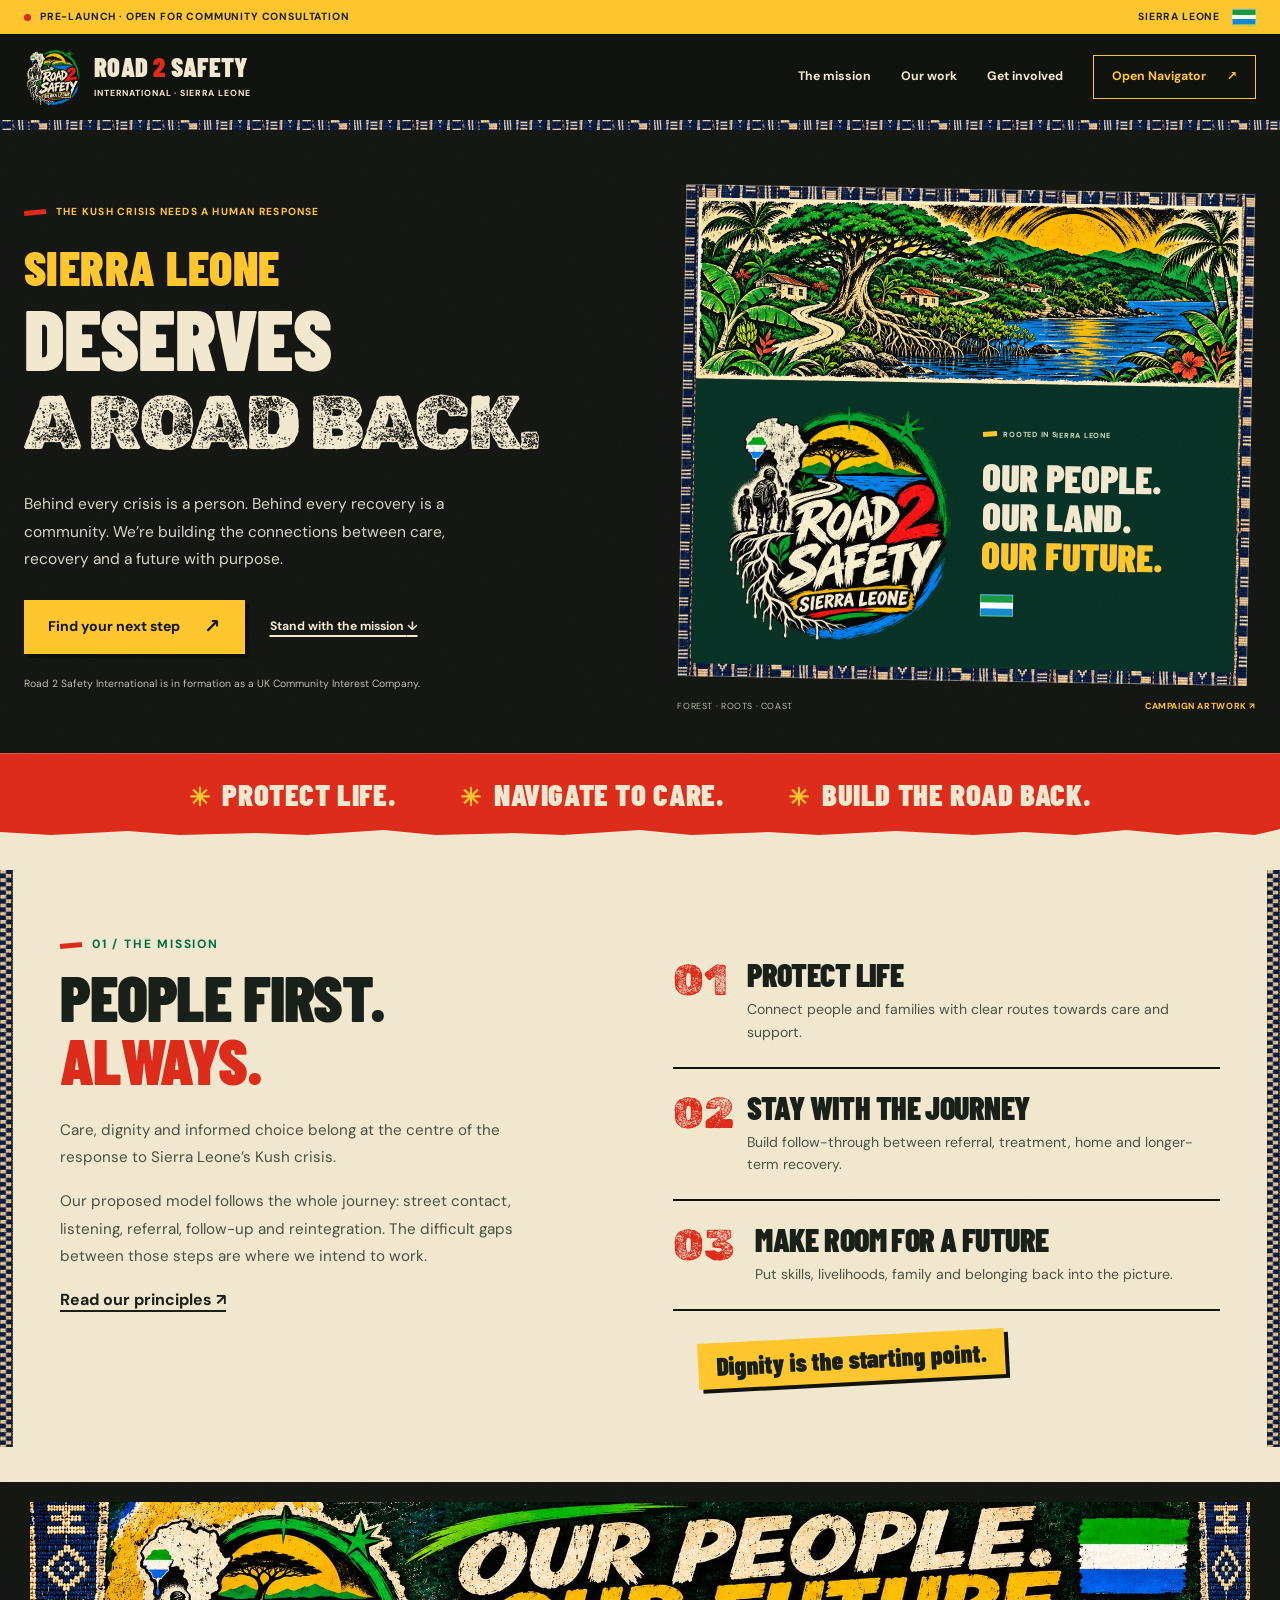
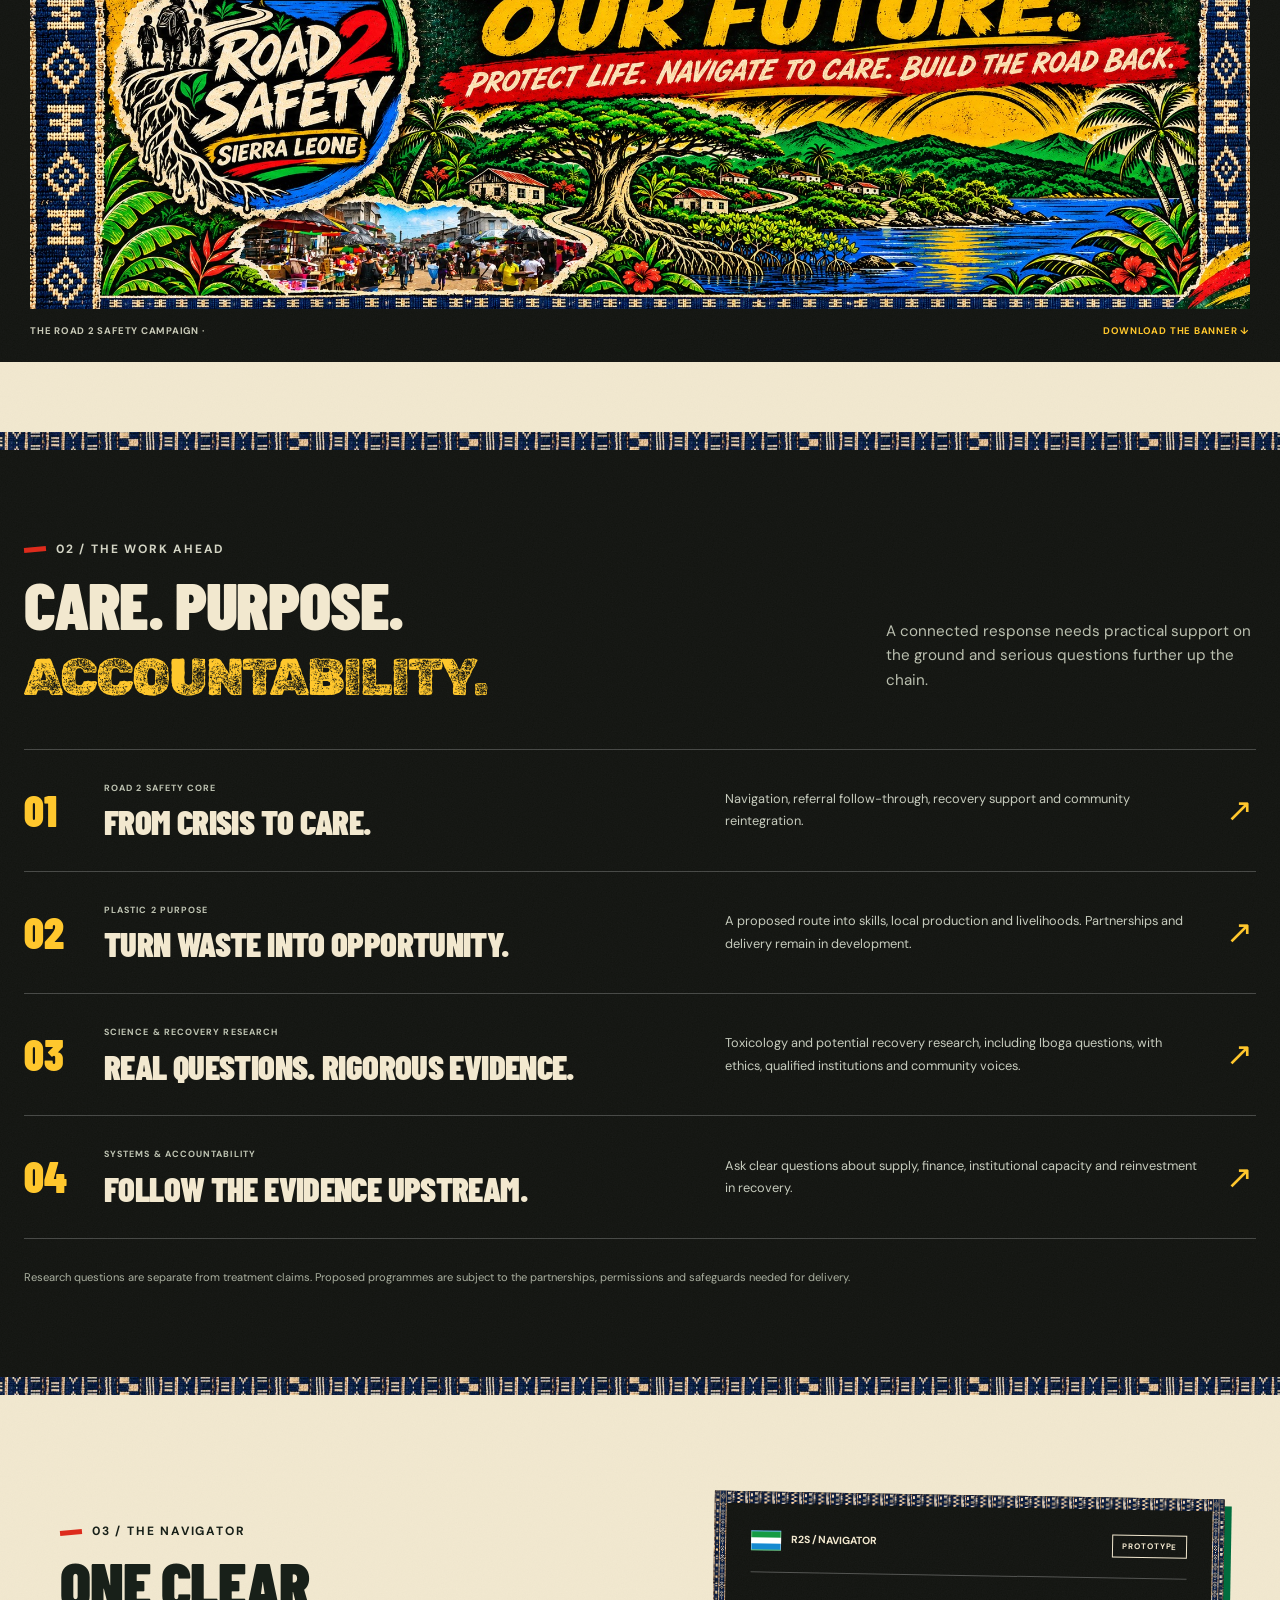
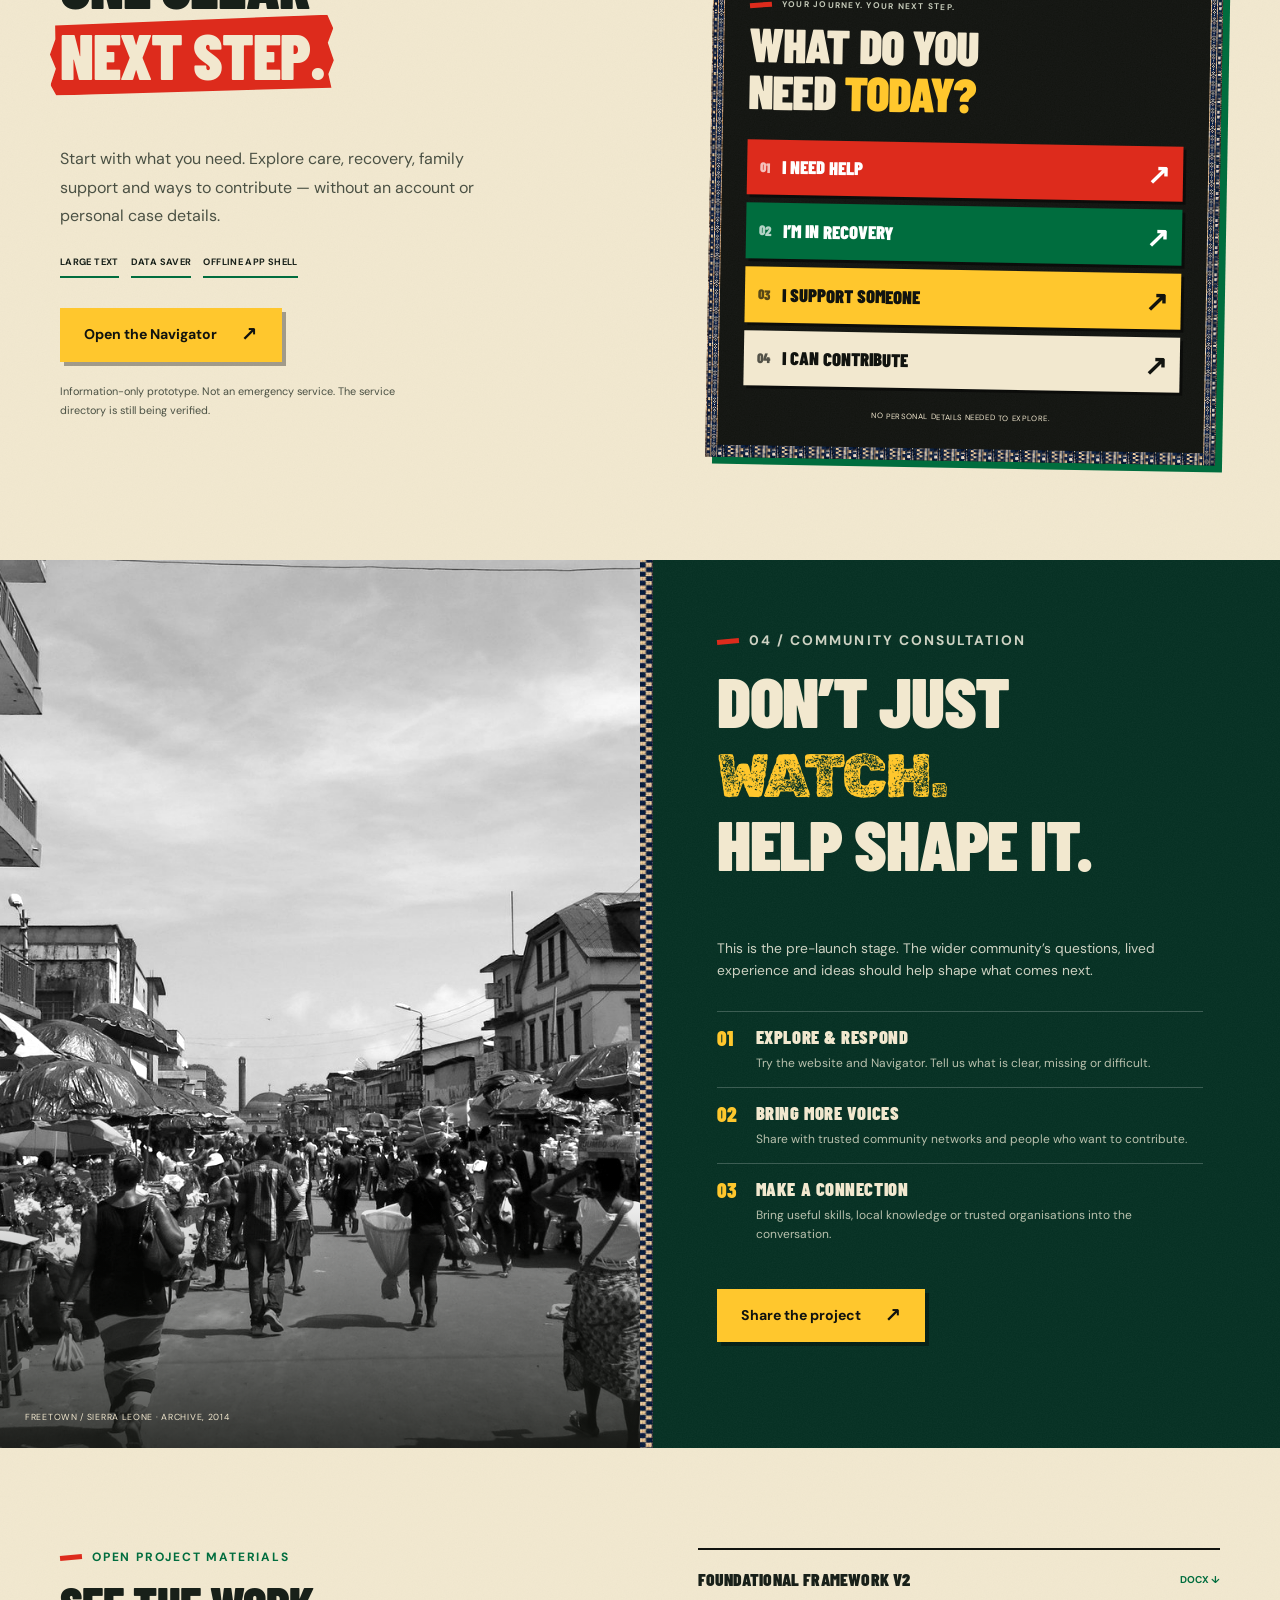
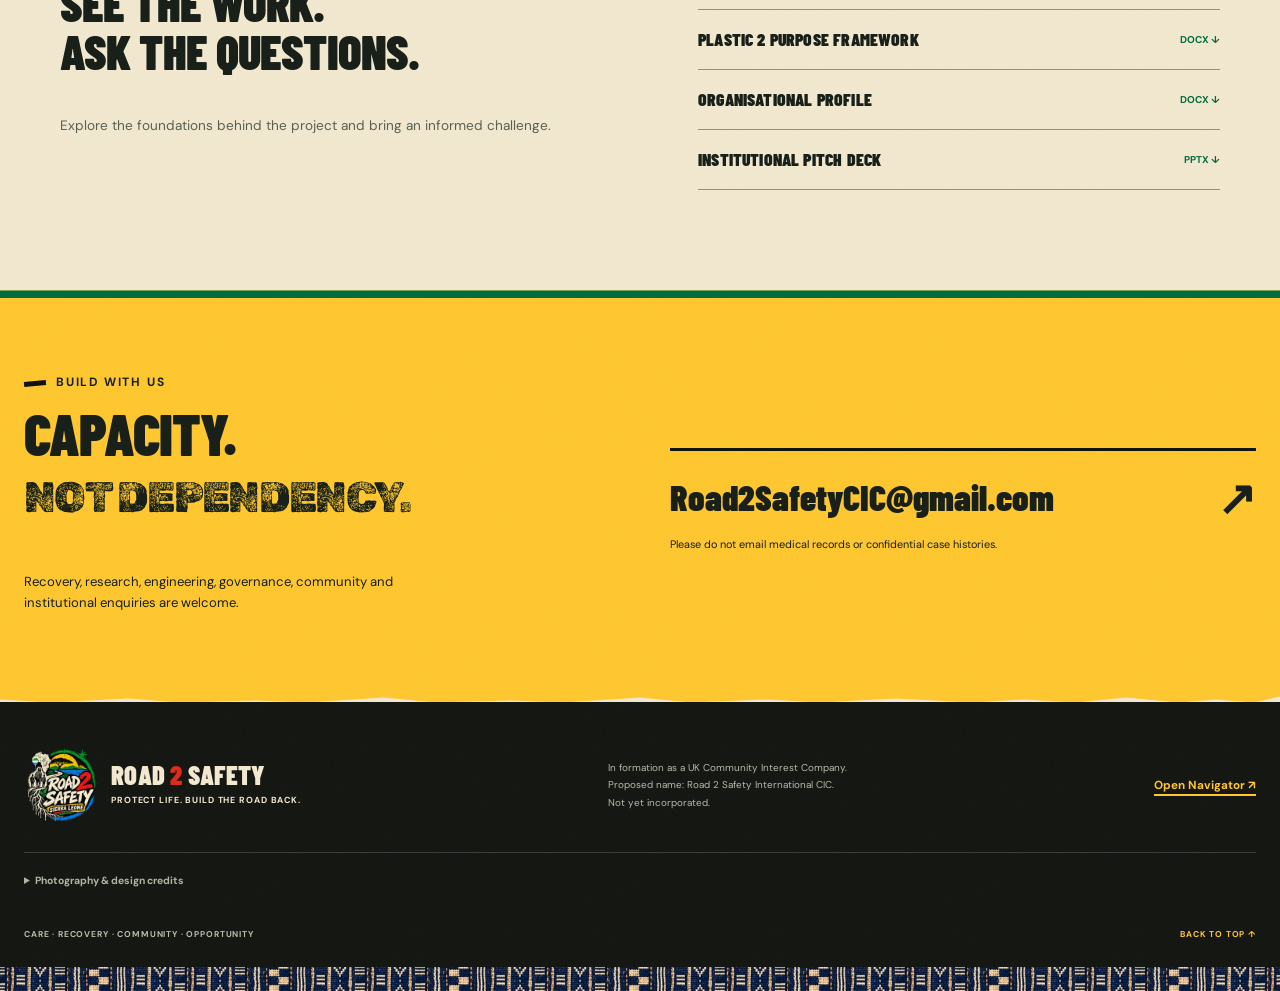
==== commit 4f73d14e: "Bring nature and country-cloth design across the website" ====
--- a/index.html
+++ b/index.html
@@ -9,13 +9,13 @@
 <meta content="Protect life. Navigate to care. Build the road back. A community-rooted response to Sierra Leone’s Kush crisis, connecting care, recovery and opportunity." name="description"/>
 <meta content="Road 2 Safety — Our People. Our Future." property="og:title"/>
 <meta content="Community-led care. Recovery. Opportunity. Sierra Leone deserves a road back." property="og:description"/>
-<meta content="https://road2safety.github.io/road-2-safety/assets/street/road-2-safety-banner.jpg" property="og:image"/>
+<meta content="https://road2safety.github.io/road-2-safety/assets/street/road-2-safety-nature-banner.jpg" property="og:image"/>
 <meta content="website" property="og:type"/>
 <link href="assets/street/icon-192.png" rel="icon"/>
 <link as="font" crossorigin="" href="assets/fonts/barlow-condensed-900.woff2?v=street-3" rel="preload" type="font/woff2"/>
-<link href="assets/street/street.css?v=street-3" rel="stylesheet"/>
-<link href="holding.css?v=street-3" rel="stylesheet"/>
-<script defer="" src="holding.js?v=street-3"></script>
+<link href="assets/street/street.css?v=street-4" rel="stylesheet"/>
+<link href="holding.css?v=street-4" rel="stylesheet"/>
+<script defer="" src="holding.js?v=street-4"></script>
 </head>
 <body class="paper">
 <a class="skip" href="#main">Skip to content</a>
@@ -28,14 +28,14 @@
 <main id="main">
 <section class="hero ink-panel" id="top">
 <div class="hero-copy"><p class="eyebrow">THE KUSH CRISIS NEEDS A HUMAN RESPONSE</p><h1><span class="country-title">SIERRA LEONE</span>DESERVES<br/><span class="rough">A ROAD BACK.</span></h1><p class="hero-lede">Behind every crisis is a person. Behind every recovery is a community. We’re building the connections between care, recovery and a future with purpose.</p><div class="actions"><a class="btn primary" href="app/">Find your next step <span aria-hidden="true" class="arrow">↗</span></a><a class="text-link" href="#mission">Stand with the mission <span aria-hidden="true">↓</span></a></div><p class="hero-status">Road 2 Safety International is in formation as a UK Community Interest Company.</p></div>
-<figure class="hero-art"><div class="photo-frame"><img alt="Traders and pedestrians on a busy Freetown market street" class="street-photo" fetchpriority="high" height="2248" src="assets/street/freetown-street.jpg" width="4000"/><div aria-hidden="true" class="photo-wash"></div><img alt="Road 2 Safety Sierra Leone: a winding road, community silhouettes and roots reaching towards a bright sun" class="hero-logo" height="1254" src="assets/street/road-2-safety-logo.webp" width="1254"/><span aria-hidden="true" class="hero-stamp">ROOTED IN<br/>COMMUNITY.</span></div><figcaption>FREETOWN STREET LIFE · ARCHIVE, 2014 <a href="#image-credits">PHOTO CREDIT ↗</a></figcaption></figure>
+<figure class="hero-art"><div class="photo-frame nature-frame"><img class="hero-landscape" src="assets/street/sierra-leone-landscape.webp" width="2172" height="724" fetchpriority="high" alt="Campaign illustration of forested hills, a broad rooted tree, mangroves, tropical leaves and blue coastal water, connected by a winding road"><div class="hero-identity-row"><img class="hero-logo" src="assets/street/road-2-safety-logo.webp" width="1254" height="1254" alt="Road 2 Safety Sierra Leone: the road, roots and community"><div class="hero-land-copy"><p class="eyebrow">ROOTED IN SIERRA LEONE</p><p class="nature-title">OUR PEOPLE.<br>OUR LAND.<br><span>OUR FUTURE.</span></p><span class="flag" role="img" aria-label="Sierra Leone flag"></span></div></div></div><figcaption>FOREST · ROOTS · COAST <a href="#image-credits">CAMPAIGN ARTWORK ↗</a></figcaption></figure>
 </section>
 <div class="manifesto torn"><span>PROTECT LIFE.</span><span>NAVIGATE TO CARE.</span><span>BUILD THE ROAD BACK.</span></div>
 <section class="section mission" id="mission">
 <div class="mission-intro"><p class="eyebrow">01 / THE MISSION</p><h2>PEOPLE FIRST.<br/><span class="red-text">ALWAYS.</span></h2><p>Care, dignity and informed choice belong at the centre of the response to Sierra Leone’s Kush crisis.</p><p>Our proposed model follows the whole journey: street contact, listening, referral, follow-up and reintegration. The difficult gaps between those steps are where we intend to work.</p><a class="text-link" href="app/#about">Read our principles <span aria-hidden="true">↗</span></a></div>
 <div class="mission-notes"><article><span class="note-number">01</span><div><h3>PROTECT LIFE</h3><p>Connect people and families with clear routes towards care and support.</p></div></article><article><span class="note-number">02</span><div><h3>STAY WITH THE JOURNEY</h3><p>Build follow-through between referral, treatment, home and longer-term recovery.</p></div></article><article><span class="note-number">03</span><div><h3>MAKE ROOM FOR A FUTURE</h3><p>Put skills, livelihoods, family and belonging back into the picture.</p></div></article><div class="hand-note">Dignity is the starting point.</div></div>
 </section>
-<section aria-labelledby="banner-title" class="campaign-banner ink-panel"><h2 class="screen-reader" id="banner-title">Our people. Our future.</h2><figure><a aria-label="Open the complete Road 2 Safety campaign banner" href="assets/street/road-2-safety-banner.png"><img alt="Road 2 Safety Sierra Leone campaign collage: Our people. Our future. Protect life. Navigate to care. Build the road back." height="724" loading="lazy" src="assets/street/road-2-safety-banner.jpg" width="2172"/></a><figcaption>THE ROAD 2 SAFETY CAMPAIGN · <a download="" href="assets/street/road-2-safety-banner.png">DOWNLOAD THE BANNER ↓</a></figcaption></figure></section>
+<section aria-labelledby="banner-title" class="campaign-banner ink-panel"><h2 class="screen-reader" id="banner-title">Our people. Our future.</h2><figure><a aria-label="Open the complete Road 2 Safety campaign banner" href="assets/street/road-2-safety-nature-banner.png"><img alt="Road 2 Safety Sierra Leone campaign collage: Our people. Our future. Protect life. Navigate to care. Build the road back." height="724" loading="lazy" src="assets/street/road-2-safety-nature-banner.jpg" width="2172"/></a><figcaption>THE ROAD 2 SAFETY CAMPAIGN · <a download="" href="assets/street/road-2-safety-nature-banner.png">DOWNLOAD THE BANNER ↓</a></figcaption></figure></section>
 <section class="section programmes ink-panel" id="programmes">
 <div class="section-heading"><div><p class="eyebrow">02 / THE WORK AHEAD</p><h2>CARE. PURPOSE.<br/><span class="gold-text rough">ACCOUNTABILITY.</span></h2></div><p>A connected response needs practical support on the ground and serious questions further up the chain.</p></div>
 <div class="programme-rows"><a class="programme-row" href="app/#navigator"><span class="programme-number">01</span><div><p class="eyebrow">ROAD 2 SAFETY CORE</p><h3>FROM CRISIS TO CARE.</h3></div><p>Navigation, referral follow-through, recovery support and community reintegration.</p><span aria-hidden="true" class="row-arrow">↗</span></a><a class="programme-row" href="app/#programmes"><span class="programme-number">02</span><div><p class="eyebrow">PLASTIC 2 PURPOSE</p><h3>TURN WASTE INTO OPPORTUNITY.</h3></div><p>A proposed route into skills, local production and livelihoods. Partnerships and delivery remain in development.</p><span aria-hidden="true" class="row-arrow">↗</span></a><a class="programme-row" href="app/#evidence"><span class="programme-number">03</span><div><p class="eyebrow">SCIENCE &amp; RECOVERY RESEARCH</p><h3>REAL QUESTIONS. RIGOROUS EVIDENCE.</h3></div><p>Toxicology and potential recovery research, including Iboga questions, with ethics, qualified institutions and community voices.</p><span aria-hidden="true" class="row-arrow">↗</span></a><a class="programme-row" href="app/#programmes"><span class="programme-number">04</span><div><p class="eyebrow">SYSTEMS &amp; ACCOUNTABILITY</p><h3>FOLLOW THE EVIDENCE UPSTREAM.</h3></div><p>Ask clear questions about supply, finance, institutional capacity and reinvestment in recovery.</p><span aria-hidden="true" class="row-arrow">↗</span></a></div>
@@ -49,6 +49,6 @@
 <section class="section resources"><div><p class="eyebrow">OPEN PROJECT MATERIALS</p><h2>SEE THE WORK.<br/>ASK THE QUESTIONS.</h2><p>Explore the foundations behind the project and bring an informed challenge.</p></div><div class="resource-list"><a href="documents/R2S_Foundational_Framework_v2.docx"><span>FOUNDATIONAL FRAMEWORK V2</span><small>DOCX ↓</small></a><a href="documents/Plastic_2_Purpose_Founding_Framework.docx"><span>PLASTIC 2 PURPOSE FRAMEWORK</span><small>DOCX ↓</small></a><a href="documents/R2S_Organisational_Profile.docx"><span>ORGANISATIONAL PROFILE</span><small>DOCX ↓</small></a><a href="documents/R2S_Institutional_Pitch_Deck.pptx"><span>INSTITUTIONAL PITCH DECK</span><small>PPTX ↓</small></a></div></section>
 <section class="contact torn" id="contact"><div><p class="eyebrow">BUILD WITH US</p><h2>CAPACITY.<br/><span class="rough">NOT DEPENDENCY.</span></h2><p>Recovery, research, engineering, governance, community and institutional enquiries are welcome.</p></div><div class="contact-action"><a href="mailto:Road2SafetyCIC@gmail.com?subject=Road%202%20Safety%20-%20Project%20enquiry">Road2SafetyCIC@gmail.com <span aria-hidden="true">↗</span></a><p>Please do not email medical records or confidential case histories.</p></div></section>
 </main>
-<footer class="ink-panel"><div class="footer-top"><a class="brand" href="#top"><img alt="Road 2 Safety Sierra Leone" height="80" src="assets/street/brand-mark.webp" width="80"/><span><b>ROAD <i>2</i> SAFETY</b><small>PROTECT LIFE. BUILD THE ROAD BACK.</small></span></a><p>In formation as a UK Community Interest Company.<br/>Proposed name: Road 2 Safety International CIC.<br/>Not yet incorporated.</p><a class="text-link" href="app/">Open Navigator ↗</a></div><details class="image-credits" id="image-credits"><summary>Photography &amp; design credits</summary><p>Freetown street (13 May 2014): <a href="https://commons.wikimedia.org/wiki/File:Freetown_street_(13992704238).jpg">Erik Cleves Kristensen / Wikimedia Commons</a>, <a href="https://creativecommons.org/licenses/by/2.0/">CC BY 2.0</a>. Presented with cropping and colour overlays. Archive community context; no claim about the health or circumstances of anyone pictured. The logo and campaign banner are designed artwork; the banner is an AI-assisted collage with this photograph as a reference.</p><p>Display fonts: Barlow Condensed, Rubik Dirt and DM Sans, used under the SIL Open Font License.</p></details><div class="footer-bottom"><span>CARE · RECOVERY · COMMUNITY · OPPORTUNITY</span><a href="#top">BACK TO TOP ↑</a></div></footer><div aria-hidden="true" class="cloth-line"></div>
+<footer class="ink-panel"><div class="footer-top"><a class="brand" href="#top"><img alt="Road 2 Safety Sierra Leone" height="80" src="assets/street/brand-mark.webp" width="80"/><span><b>ROAD <i>2</i> SAFETY</b><small>PROTECT LIFE. BUILD THE ROAD BACK.</small></span></a><p>In formation as a UK Community Interest Company.<br/>Proposed name: Road 2 Safety International CIC.<br/>Not yet incorporated.</p><a class="text-link" href="app/">Open Navigator ↗</a></div><details class="image-credits" id="image-credits"><summary>Photography &amp; design credits</summary><p>Freetown street (13 May 2014): <a href="https://commons.wikimedia.org/wiki/File:Freetown_street_(13992704238).jpg">Erik Cleves Kristensen / Wikimedia Commons</a>, <a href="https://creativecommons.org/licenses/by/2.0/">CC BY 2.0</a>. Presented with cropping and colour overlays. Archive community context; no claim about the health or circumstances of anyone pictured. The logo and campaign banner are designed artwork; the banner is an AI-assisted collage with this photograph as a reference.</p><p>Display fonts: Barlow Condensed, Rubik Dirt and DM Sans, used under the SIL Open Font License.</p><p>Textile and nature artwork: contemporary AI-assisted campaign designs inspired by Sierra Leone’s coastal landscapes and narrow-strip country cloth. They are not photographs or reproductions of a claimed historic pattern. Cultural reference: <a href="https://artsandculture.google.com/story/sierra-leone-s-colorful-heritage-sierra-leone-national-museum/LAWhRGQJ0nQFig">Sierra Leone National Museum — Sierra Leone’s Colorful Heritage</a>.</p></details><div class="footer-bottom"><span>CARE · RECOVERY · COMMUNITY · OPPORTUNITY</span><a href="#top">BACK TO TOP ↑</a></div></footer><div aria-hidden="true" class="cloth-line"></div>
 </body>
 </html>
--- a/holding.css
+++ b/holding.css
@@ -5,3 +5,8 @@
 @media(max-width:370px){.status-right{font-size:0}.status-right .flag{font-size:initial}.hero{padding-left:19px;padding-right:19px}.hero h1{font-size:3.25rem}.hero .eyebrow{font-size:.49rem}.actions .text-link{font-size:.72rem}.manifesto{gap:10px 15px;font-size:.92rem}.section{padding-left:20px;padding-right:20px}.navigator-preview{padding:19px}.community-copy h2{font-size:3.6rem}.brand b{font-size:1.25rem}.brand small{font-size:.4rem}.brand{gap:8px}.menu-btn{gap:8px;padding:8px 9px}.programme-row h3{font-size:1.6rem}.contact h2{font-size:2.8rem}.footer-bottom{font-size:.4rem}}
 @media(max-width:370px){.section-heading h2 .rough{font-size:.65em;letter-spacing:-.045em}}
 .arrow,.row-arrow,.nav-app span{font-family:'DejaVu Sans',Arial,sans-serif}
+/* Nature and Sierra Leone textile-inspired identity, carried beyond the mark. */
+.topbar:after{content:'';position:absolute;left:0;right:0;bottom:-10px;height:10px;background:var(--forest) url('assets/street/country-cloth.webp') center/150px;pointer-events:none}.hero{padding-top:62px}.nature-frame{min-height:0;padding:12px;background:var(--forest) url('assets/street/country-cloth.webp') center/180px;border:1px solid #eaddbd60;display:block}.nature-frame:after{display:none}.hero-landscape{width:100%;height:auto;display:block;object-fit:contain}.hero-identity-row{display:flex;gap:22px;align-items:center;padding:22px 25px;background:var(--forest) url('assets/street/grain.svg')}.nature-frame .hero-logo{width:49%;height:auto;max-width:260px;margin:0;flex:0 1 49%;filter:none;object-fit:contain}.hero-land-copy{flex:1}.hero-land-copy .eyebrow{font-size:.46rem;letter-spacing:.1em;margin:0 0 18px;color:#cfdbc4}.hero-land-copy .eyebrow:before{width:14px;margin-right:6px;background:var(--gold)}.nature-title{font:900 clamp(1.6rem,3vw,2.65rem)/1.02 var(--display);margin:0 0 20px;letter-spacing:0}.nature-title span{color:var(--gold)}.hero-land-copy .flag{width:33px;height:22px}.mission,.navigator-section{position:relative}.mission:before,.mission:after{content:'';position:absolute;top:35px;bottom:35px;width:13px;background:var(--forest) url('assets/street/country-cloth.webp') center/100px;pointer-events:none}.mission:before{left:0}.mission:after{right:0}.programmes{position:relative;border-top:18px solid var(--forest);border-bottom:18px solid var(--forest)}.programmes:before,.programmes:after{content:'';height:18px;position:absolute;left:0;right:0;background:url('assets/street/country-cloth.webp') center/170px;pointer-events:none}.programmes:before{top:-18px}.programmes:after{bottom:-18px}.navigator-preview{border:12px solid var(--forest);border-image:url('assets/street/country-cloth.webp') 60 round;padding:25px;box-shadow:7px 7px 0 var(--green)}.community-copy{background:var(--forest) url('assets/street/grain.svg');position:relative}.community-copy:before{content:'';position:absolute;top:0;bottom:0;left:0;width:13px;background:url('assets/street/country-cloth.webp') center/110px;pointer-events:none}.cloth-line{height:24px;background:var(--forest) url('assets/street/country-cloth.webp') center/180px}.contact{border-top:8px solid var(--green)}
+@media(max-width:1000px){.hero-identity-row{padding:18px;gap:17px}.hero-land-copy .eyebrow{font-size:.4rem}.nature-title{font-size:2rem}}
+@media(max-width:760px){.hero{padding-top:43px}.nature-frame{aspect-ratio:auto;display:block;padding:9px}.nature-frame .hero-logo{width:48%;max-width:200px;margin:0}.hero-identity-row{padding:17px 15px;gap:18px}.nature-title{font-size:clamp(1.4rem,5.5vw,2rem);margin-bottom:14px}.hero-land-copy .eyebrow{font-size:.38rem;line-height:1.6;margin-bottom:12px;letter-spacing:.06em}.hero-land-copy .eyebrow:before{width:10px;margin-right:4px}.hero-land-copy .flag{width:26px;height:18px}.mission:before,.mission:after{width:8px;top:25px;bottom:25px;background-size:80px}.navigator-preview{border-width:10px;padding:21px}.community-copy:before{width:8px}.community-copy{padding-left:30px}.programmes{border-width:13px 0}.programmes:before,.programmes:after{height:13px;background-size:130px}.programmes:before{top:-13px}.programmes:after{bottom:-13px}}
+@media(max-width:370px){.hero-identity-row{padding:15px 12px;gap:12px}.nature-title{font-size:1.3rem}.hero-land-copy .eyebrow{font-size:.33rem}.navigator-preview{padding:18px}}
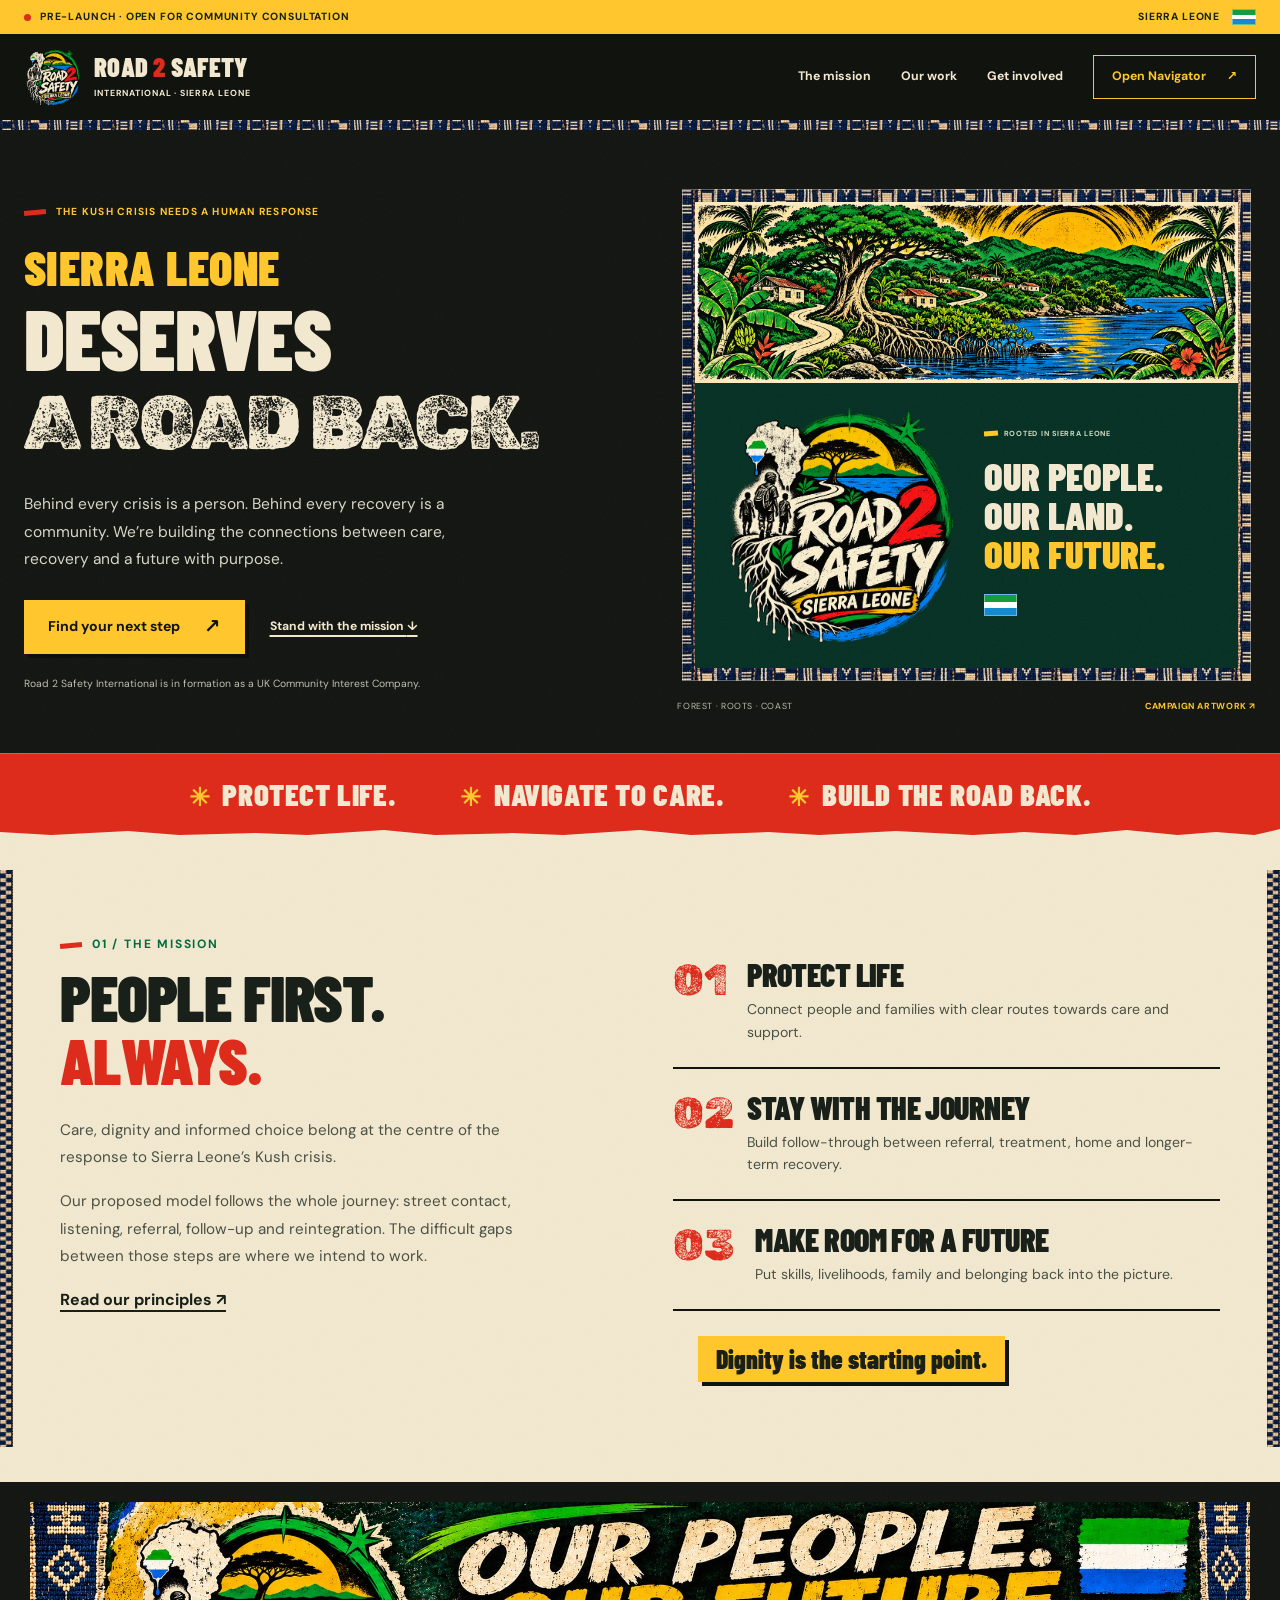
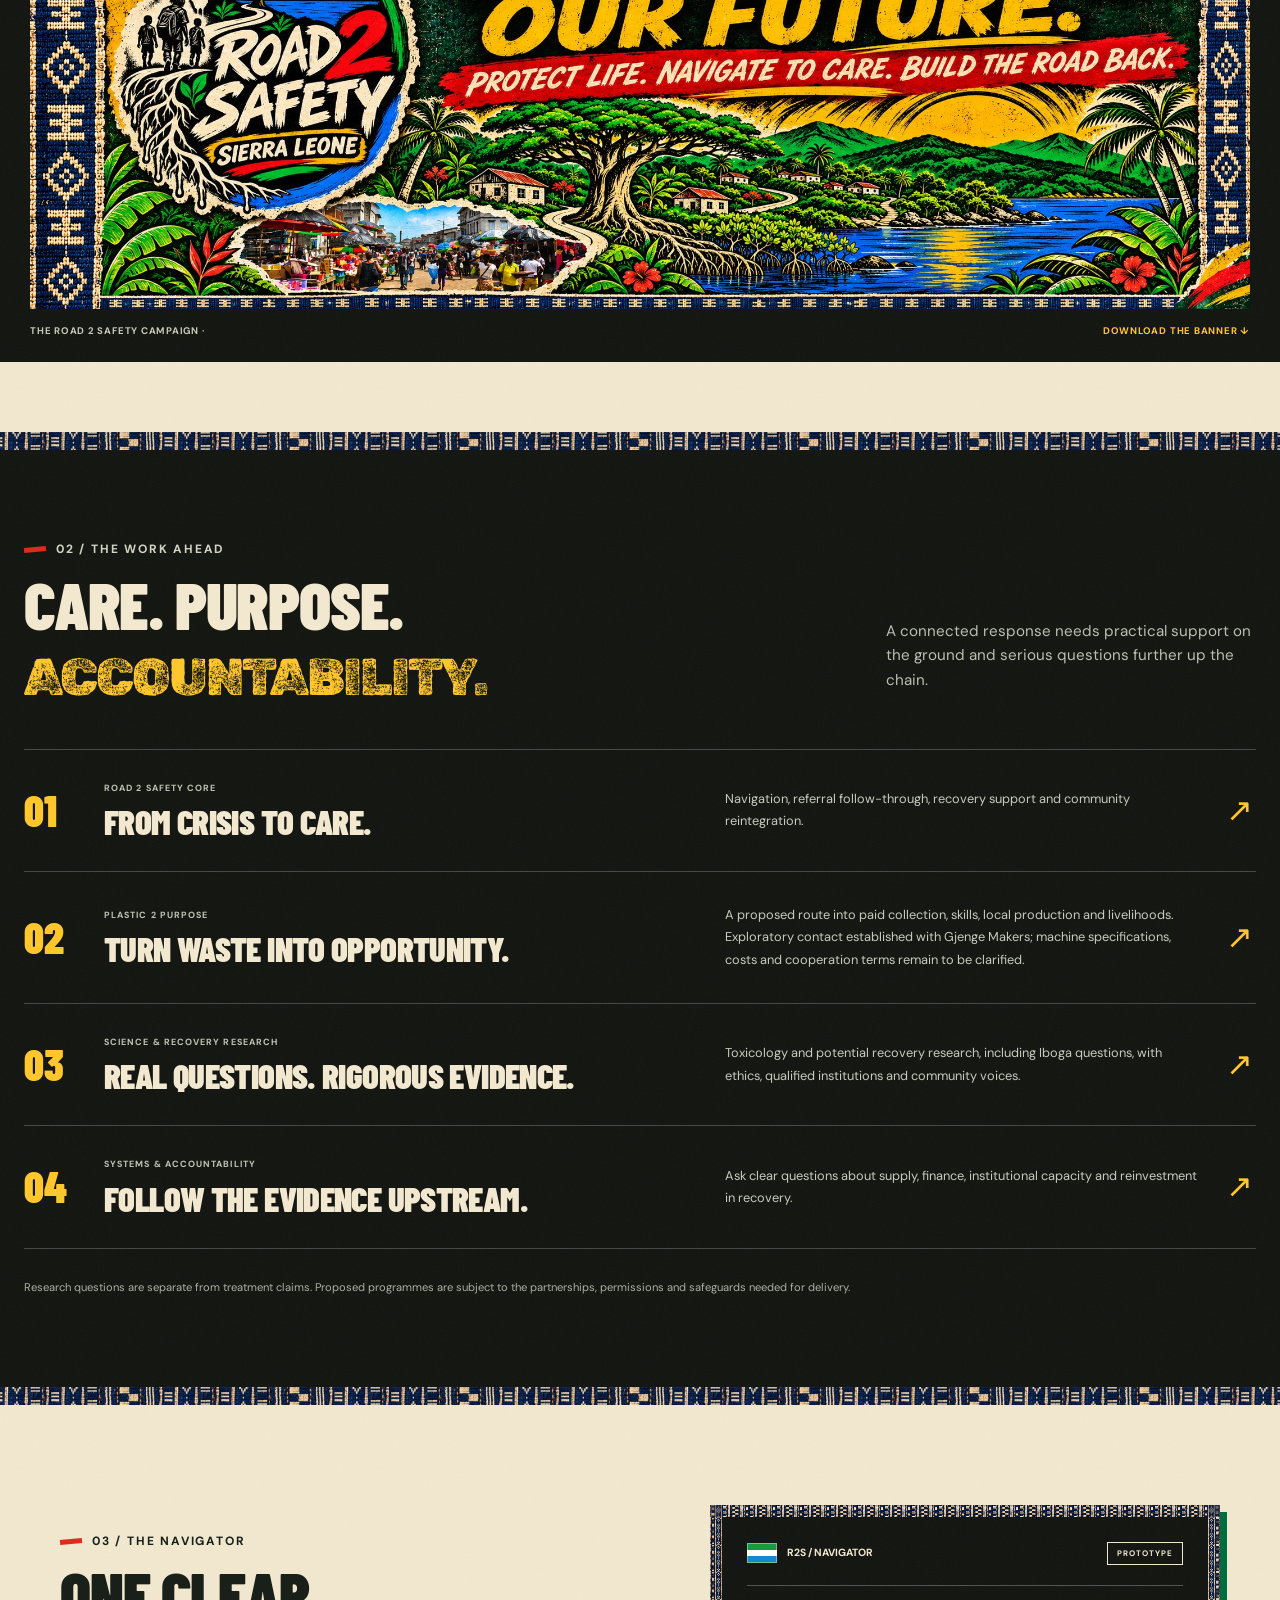
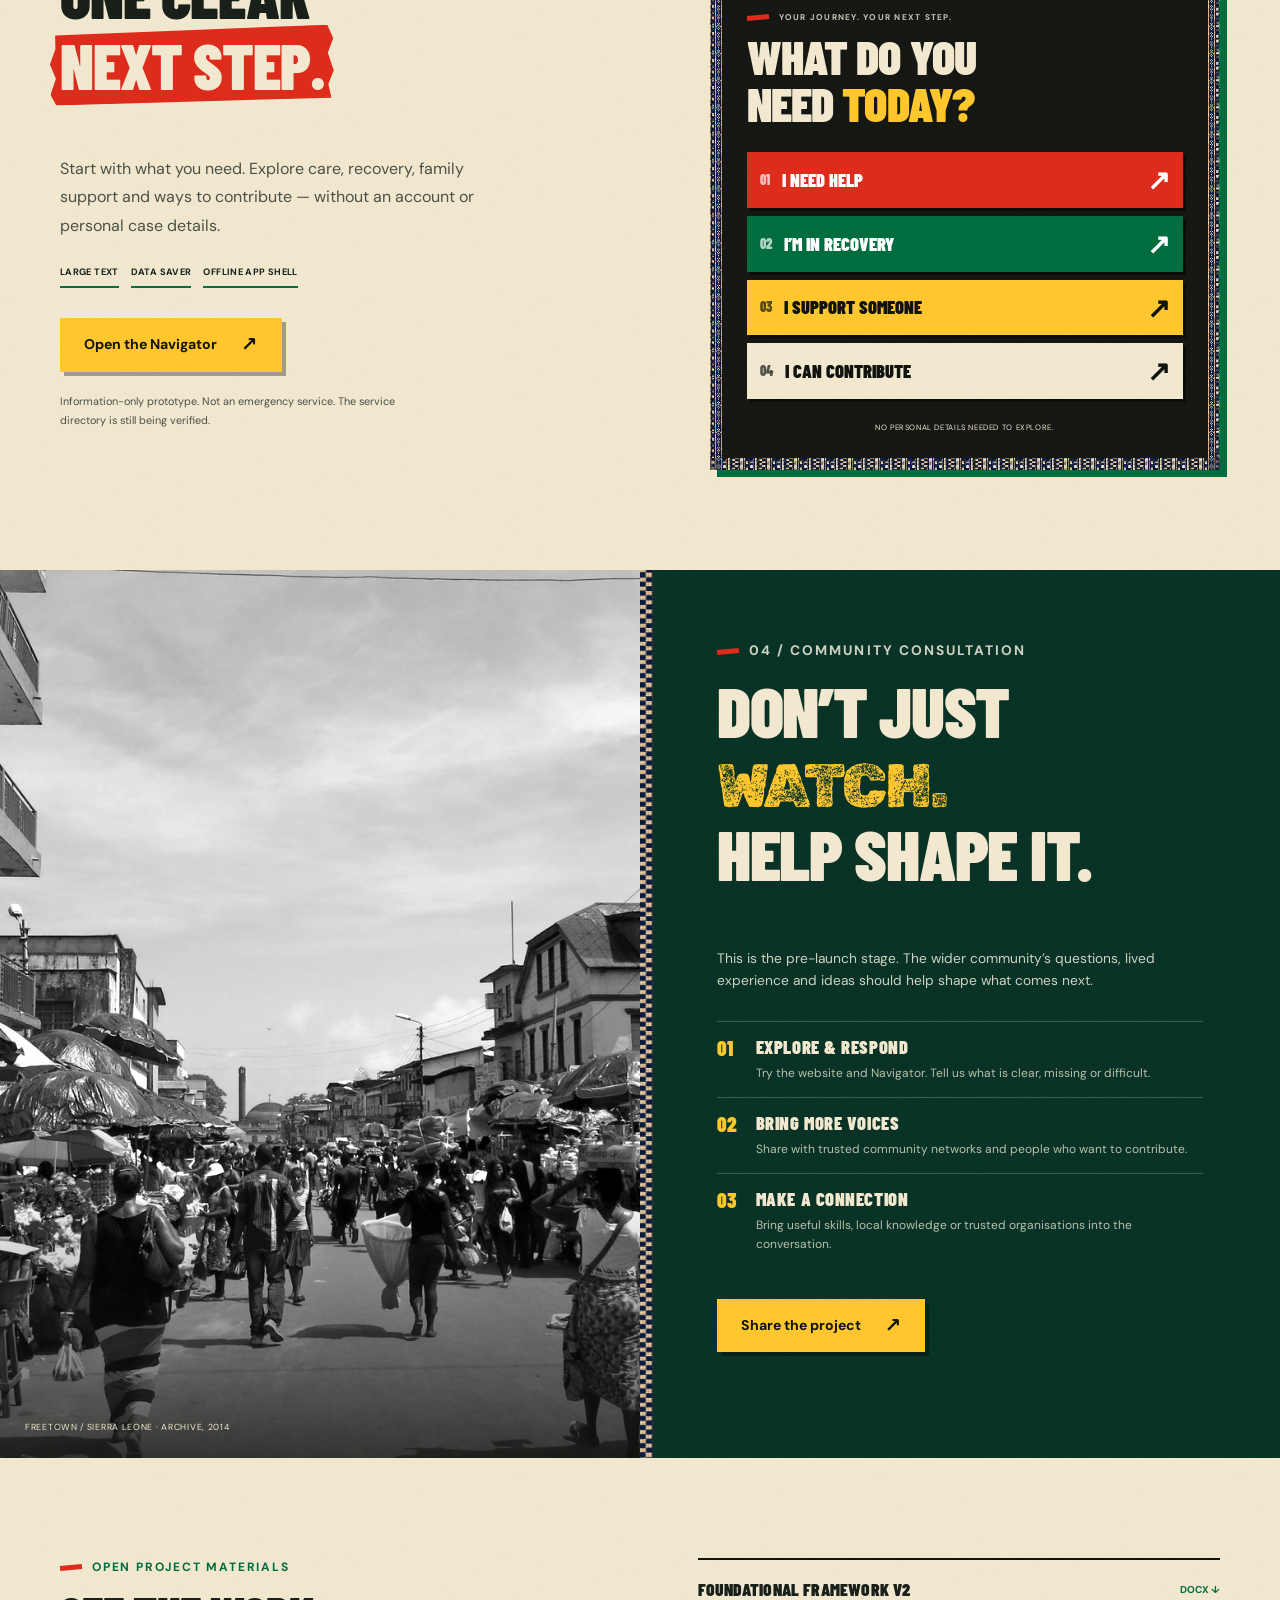
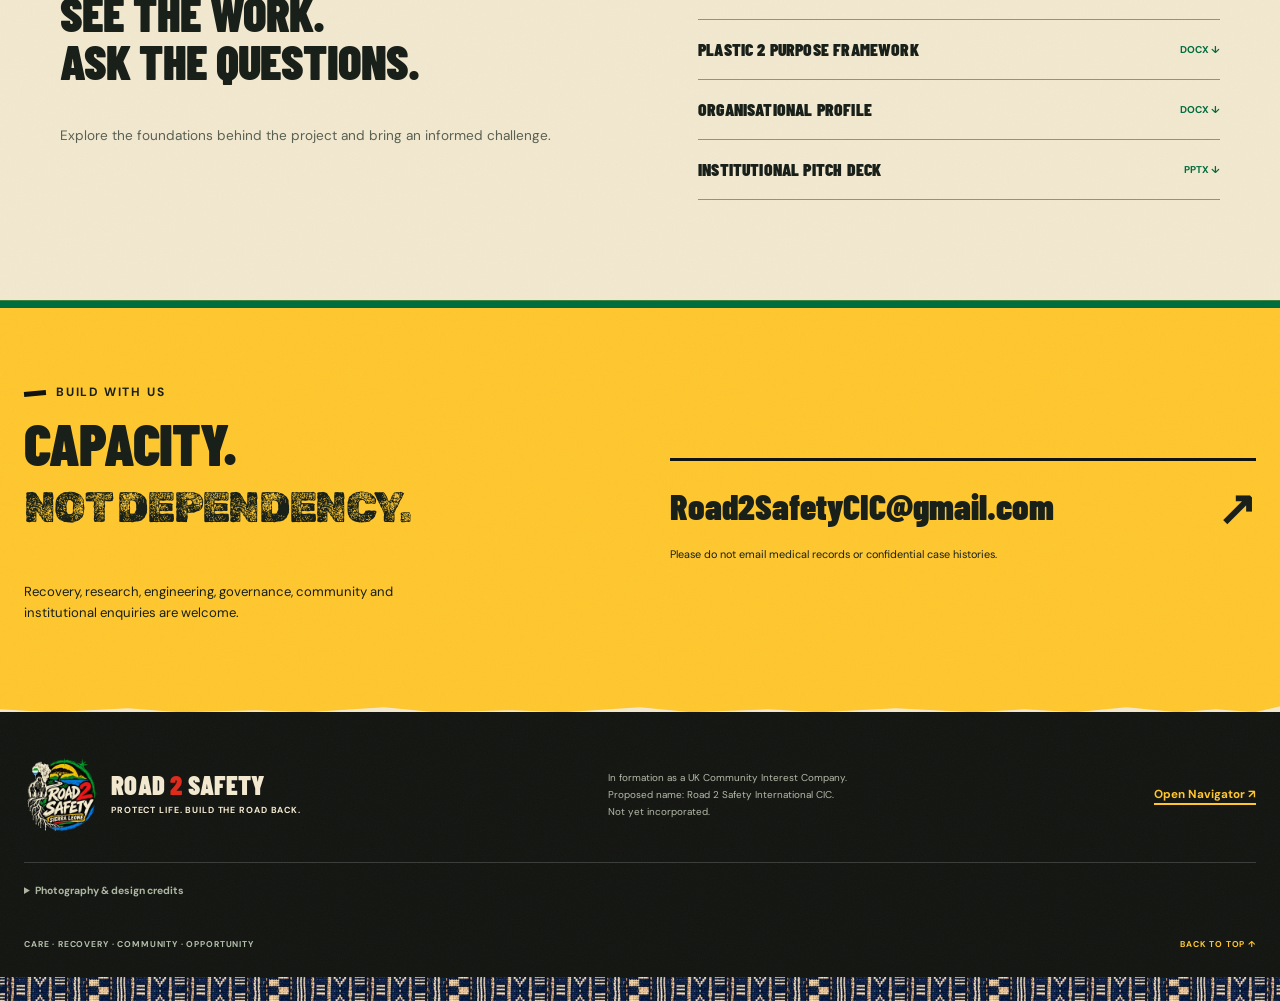
==== commit 3ea3e933: "Level title graphics and update project progress" ====
--- a/index.html
+++ b/index.html
@@ -14,7 +14,7 @@
 <link href="assets/street/icon-192.png" rel="icon"/>
 <link as="font" crossorigin="" href="assets/fonts/barlow-condensed-900.woff2?v=street-3" rel="preload" type="font/woff2"/>
 <link href="assets/street/street.css?v=street-4" rel="stylesheet"/>
-<link href="holding.css?v=street-4" rel="stylesheet"/>
+<link href="holding.css?v=street-5" rel="stylesheet"/>
 <script defer="" src="holding.js?v=street-4"></script>
 </head>
 <body class="paper">
@@ -38,7 +38,7 @@
 <section aria-labelledby="banner-title" class="campaign-banner ink-panel"><h2 class="screen-reader" id="banner-title">Our people. Our future.</h2><figure><a aria-label="Open the complete Road 2 Safety campaign banner" href="assets/street/road-2-safety-nature-banner.png"><img alt="Road 2 Safety Sierra Leone campaign collage: Our people. Our future. Protect life. Navigate to care. Build the road back." height="724" loading="lazy" src="assets/street/road-2-safety-nature-banner.jpg" width="2172"/></a><figcaption>THE ROAD 2 SAFETY CAMPAIGN · <a download="" href="assets/street/road-2-safety-nature-banner.png">DOWNLOAD THE BANNER ↓</a></figcaption></figure></section>
 <section class="section programmes ink-panel" id="programmes">
 <div class="section-heading"><div><p class="eyebrow">02 / THE WORK AHEAD</p><h2>CARE. PURPOSE.<br/><span class="gold-text rough">ACCOUNTABILITY.</span></h2></div><p>A connected response needs practical support on the ground and serious questions further up the chain.</p></div>
-<div class="programme-rows"><a class="programme-row" href="app/#navigator"><span class="programme-number">01</span><div><p class="eyebrow">ROAD 2 SAFETY CORE</p><h3>FROM CRISIS TO CARE.</h3></div><p>Navigation, referral follow-through, recovery support and community reintegration.</p><span aria-hidden="true" class="row-arrow">↗</span></a><a class="programme-row" href="app/#programmes"><span class="programme-number">02</span><div><p class="eyebrow">PLASTIC 2 PURPOSE</p><h3>TURN WASTE INTO OPPORTUNITY.</h3></div><p>A proposed route into skills, local production and livelihoods. Partnerships and delivery remain in development.</p><span aria-hidden="true" class="row-arrow">↗</span></a><a class="programme-row" href="app/#evidence"><span class="programme-number">03</span><div><p class="eyebrow">SCIENCE &amp; RECOVERY RESEARCH</p><h3>REAL QUESTIONS. RIGOROUS EVIDENCE.</h3></div><p>Toxicology and potential recovery research, including Iboga questions, with ethics, qualified institutions and community voices.</p><span aria-hidden="true" class="row-arrow">↗</span></a><a class="programme-row" href="app/#programmes"><span class="programme-number">04</span><div><p class="eyebrow">SYSTEMS &amp; ACCOUNTABILITY</p><h3>FOLLOW THE EVIDENCE UPSTREAM.</h3></div><p>Ask clear questions about supply, finance, institutional capacity and reinvestment in recovery.</p><span aria-hidden="true" class="row-arrow">↗</span></a></div>
+<div class="programme-rows"><a class="programme-row" href="app/#navigator"><span class="programme-number">01</span><div><p class="eyebrow">ROAD 2 SAFETY CORE</p><h3>FROM CRISIS TO CARE.</h3></div><p>Navigation, referral follow-through, recovery support and community reintegration.</p><span aria-hidden="true" class="row-arrow">↗</span></a><a class="programme-row" href="app/#programmes"><span class="programme-number">02</span><div><p class="eyebrow">PLASTIC 2 PURPOSE</p><h3>TURN WASTE INTO OPPORTUNITY.</h3></div><p>A proposed route into paid collection, skills, local production and livelihoods. Exploratory contact established with Gjenge Makers; machine specifications, costs and cooperation terms remain to be clarified.</p><span aria-hidden="true" class="row-arrow">↗</span></a><a class="programme-row" href="app/#evidence"><span class="programme-number">03</span><div><p class="eyebrow">SCIENCE &amp; RECOVERY RESEARCH</p><h3>REAL QUESTIONS. RIGOROUS EVIDENCE.</h3></div><p>Toxicology and potential recovery research, including Iboga questions, with ethics, qualified institutions and community voices.</p><span aria-hidden="true" class="row-arrow">↗</span></a><a class="programme-row" href="app/#programmes"><span class="programme-number">04</span><div><p class="eyebrow">SYSTEMS &amp; ACCOUNTABILITY</p><h3>FOLLOW THE EVIDENCE UPSTREAM.</h3></div><p>Ask clear questions about supply, finance, institutional capacity and reinvestment in recovery.</p><span aria-hidden="true" class="row-arrow">↗</span></a></div>
 <p class="programme-footnote">Research questions are separate from treatment claims. Proposed programmes are subject to the partnerships, permissions and safeguards needed for delivery.</p>
 </section>
 <section class="section navigator-section" id="prototype">
--- a/holding.css
+++ b/holding.css
@@ -1,4 +1,4 @@
-.status-strip{background:var(--gold);padding:9px max(24px,calc((100vw - 1320px)/2));display:flex;align-items:center;gap:9px;font-size:.65rem;font-weight:700;letter-spacing:.08em;line-height:1.5}.status-dot{width:7px;height:7px;border-radius:50%;background:var(--red);flex-shrink:0}.status-right{margin-left:auto;display:flex;align-items:center;gap:12px;white-space:nowrap}.status-right .flag{width:24px;height:16px}.topbar{display:flex;justify-content:space-between;align-items:center;gap:25px;padding:14px max(24px,calc((100vw - 1320px)/2));background:var(--black);color:var(--paper);position:sticky;top:0;z-index:100;border-bottom:1px solid #ffffff25}.brand{display:flex;gap:12px;align-items:center;text-decoration:none}.brand img{width:58px;height:58px;object-fit:contain}.brand b{display:block;font:900 1.65rem/.95 var(--display);letter-spacing:.01em}.brand i{color:var(--red);font-style:normal}.brand small{display:block;font-size:.55rem;letter-spacing:.1em;font-weight:700;line-height:1.6;margin-top:6px}.topbar nav{display:flex;align-items:center;gap:30px}.topbar nav a{font-size:.77rem;text-decoration:none;font-weight:700;padding:9px 0}.topbar nav a:hover{color:var(--gold)}.topbar .nav-app{padding:11px 18px;border:1px solid var(--gold);color:var(--gold)}.nav-app span{margin-left:18px}.menu-btn{display:none;background:none;color:inherit;border:1px solid #ffffff70;padding:9px 12px;font-size:.75rem;gap:14px;align-items:center}.hero{display:grid;grid-template-columns:1.06fr 1fr;gap:40px;padding:60px max(24px,calc((100vw - 1320px)/2)) 40px;position:relative;overflow:hidden}.hero:before{content:'';height:4px;background:var(--green);position:absolute;top:0;left:0;right:0}.hero-copy{align-self:center;position:relative;z-index:1;padding:10px 0}.hero .eyebrow{color:var(--gold);font-size:.64rem;letter-spacing:.12em;margin-bottom:25px}.hero h1{font-size:clamp(3.8rem,6.6vw,6.35rem);line-height:.92;margin-bottom:28px;letter-spacing:-.015em}.country-title{display:block;color:var(--gold);font-size:.57em;letter-spacing:.01em;margin-bottom:10px}.hero h1 .rough{font-size:.9em;display:inline-block;line-height:1.05;color:var(--paper)}.hero-lede{max-width:480px;color:#d7d6c7;font-size:.97rem;line-height:1.75}.actions{display:flex;align-items:center;flex-wrap:wrap;gap:25px;margin:27px 0 22px}.actions .text-link{font-size:.76rem}.hero-status{font-size:.65rem;max-width:410px;color:#bdbdaf;margin-bottom:0}.hero-art{display:flex;flex-direction:column;align-self:stretch;justify-content:center}.photo-frame{position:relative;min-height:540px;isolation:isolate;border:1px solid #ffffff30;transform:rotate(1deg);background:var(--forest);margin:6px 5px 0}.street-photo{position:absolute;width:100%;height:100%;inset:0;object-fit:cover;object-position:52% 70%;filter:grayscale(.6) contrast(1.3)}.photo-wash{position:absolute;inset:0;background:linear-gradient(180deg,#052a2170,#082219b0);mix-blend-mode:multiply}.photo-frame:after{content:'';position:absolute;inset:0;z-index:2;background:url('assets/street/grain.svg');pointer-events:none}.hero-logo{position:relative;width:96%;max-width:480px;margin:24px auto 40px;filter:drop-shadow(0 8px 7px #000a)}.hero-stamp{position:absolute;z-index:3;bottom:22px;right:-10px;background:var(--gold);color:var(--black);padding:12px 18px;font:900 1.45rem/.9 var(--display);transform:rotate(-5deg);box-shadow:5px 5px 0 var(--red)}.hero-art figcaption{font-size:.55rem;letter-spacing:.07em;margin-top:18px;color:#babdab;display:flex;justify-content:space-between;gap:12px}.hero-art figcaption a{text-decoration:none;font-weight:700;color:var(--gold)}.manifesto{padding:24px;display:flex;gap:5vw;flex-wrap:wrap;justify-content:center;background:var(--red);color:var(--paper);font:900 clamp(1.15rem,2.4vw,2rem)/1.1 var(--display);letter-spacing:.02em}.manifesto span:before{content:'✳';color:var(--gold);margin-right:12px;font-size:.8em}.section{max-width:1440px;margin:auto;padding:100px 60px}.mission{display:grid;grid-template-columns:1fr 1.1fr;gap:10%}.mission .eyebrow,.resources .eyebrow{color:var(--green)}.mission h2{margin-bottom:25px}.mission-intro>p:not(.eyebrow){max-width:460px;line-height:1.8;color:#4b5144;font-size:.95rem}.red-text{color:var(--red)}.gold-text{color:var(--gold)}.mission-notes{padding-top:24px}.mission-notes article{display:flex;gap:20px;border-bottom:2px solid var(--black);padding:23px 0}.mission-notes article:first-child{padding-top:0}.note-number{font:400 2.7rem/1 var(--rough);color:var(--red)}.mission-notes h3{margin-bottom:8px;font-size:2rem}.mission-notes p{margin:0;font-size:.88rem;color:#4b5144}.hand-note{font:900 1.6rem/1.1 var(--display);transform:rotate(-3deg);background:var(--gold);display:inline-block;padding:9px 18px;margin:25px 0 0 25px;box-shadow:4px 4px 0 var(--black)}.campaign-banner{max-width:1440px;margin:auto;padding:20px 30px 24px}.campaign-banner img{width:100%;height:auto;object-fit:contain}.campaign-banner figcaption{display:flex;justify-content:space-between;gap:20px;font-size:.6rem;letter-spacing:.08em;font-weight:700;margin-top:14px;color:#c9cab8}.campaign-banner figcaption a{color:var(--gold);text-decoration:none}.programmes{max-width:none;padding:90px max(24px,calc((100vw - 1320px)/2));margin-top:70px}.section-heading{display:grid;grid-template-columns:1.2fr .8fr;gap:60px;align-items:end;margin-bottom:40px}.section-heading .eyebrow{color:#d3d4c4}.section-heading h2{font-size:clamp(2.8rem,5.2vw,5rem);margin-bottom:0}.section-heading h2 .rough{font-size:.78em;display:inline-block;line-height:1.2}.section-heading>p{max-width:370px;margin-left:auto;color:#babfaf;font-size:.95rem}.programme-row{display:grid;grid-template-columns:55px 1.25fr 1fr 30px;gap:25px;align-items:center;text-decoration:none;border-top:1px solid #ffffff38;padding:32px 0}.programme-row:last-child{border-bottom:1px solid #ffffff38}.programme-number{color:var(--gold);font:900 2.7rem/1 var(--display)}.programme-row .eyebrow{font-size:.56rem;letter-spacing:.12em;color:#bfc4b3;margin-bottom:10px}.programme-row .eyebrow:before{display:none}.programme-row h3{font-size:clamp(1.5rem,2.7vw,2.25rem);margin-bottom:0}.programme-row>p{color:#c6cbbd;font-size:.8rem;margin-bottom:0;line-height:1.75}.row-arrow{font-size:2rem;color:var(--gold);transition:transform .16s}.programme-row:hover .row-arrow{transform:translate(3px,-3px)}.programme-row:hover h3{color:var(--gold)}.programme-footnote{font-size:.7rem;color:#a9af9f;max-width:850px;margin:30px 0 0}.navigator-section{display:grid;grid-template-columns:1fr 1fr;gap:12%;align-items:center}.navigator-copy>p:not(.eyebrow){color:#4b5144;max-width:440px;line-height:1.8}.navigator-copy .brush{color:var(--paper);display:inline-block;line-height:1.15;margin-top:2px}.navigator-features{display:flex;flex-wrap:wrap;gap:12px;margin:24px 0 30px}.navigator-features span{font-size:.58rem;border-bottom:2px solid var(--green);padding-bottom:6px;letter-spacing:.04em;font-weight:700}.navigator-copy p.prototype-note{font-size:.68rem;margin-top:20px;max-width:380px}.navigator-preview{padding:28px;transform:rotate(1deg);box-shadow:9px 9px 0 var(--green);border:2px solid var(--black)}.preview-head{display:flex;align-items:center;gap:10px;padding-bottom:20px;margin-bottom:26px;border-bottom:1px solid #ffffff44;font-size:.65rem}.preview-head .badge{margin-left:auto;font-size:.5rem}.navigator-preview .eyebrow{font-size:.52rem;color:#c3c8b7}.navigator-preview h3{font-size:3rem;margin-bottom:25px}.preview-paths{display:grid;gap:8px}.preview-paths a{display:flex;align-items:center;gap:12px;padding:14px 13px;background:var(--paper);color:var(--black);font:900 1.15rem/1 var(--display);text-decoration:none;box-shadow:3px 3px 0 #0007;min-height:52px}.preview-paths .path-help{background:var(--red);color:white}.preview-paths .path-recovery{background:var(--green);color:white}.preview-paths .path-family{background:var(--gold)}.preview-paths a span{font-size:.75em;opacity:.7}.preview-paths a i{margin-left:auto;font-style:normal;font-size:1.5em}.preview-footer{font-size:.48rem;letter-spacing:.08em;margin:22px 0 0;text-align:center}.community-section{display:grid;grid-template-columns:1fr 1fr}.community-photo{position:relative;min-height:640px;background:var(--forest)}.community-photo img{position:absolute;width:100%;height:100%;object-fit:cover;object-position:50% 70%;filter:grayscale(1) contrast(1.15)}.community-photo:after{content:'';position:absolute;inset:0;background:linear-gradient(180deg,transparent 70%,#11130fc9);pointer-events:none}.photo-label{position:absolute;z-index:1;bottom:24px;left:25px;font-size:.55rem;letter-spacing:.08em;color:var(--paper)}.community-copy{padding:70px min(6vw,90px)}.community-copy h2{font-size:clamp(3.3rem,5.5vw,5.7rem)}.community-copy h2 .rough{font-size:.87em;display:inline-block;margin:.02em 0}.community-copy>p{font-size:.86rem;color:#ced2c3}.community-copy ol{list-style:none;padding:0;counter-reset:community;margin:30px 0}.community-copy li{counter-increment:community;display:grid;grid-template-columns:27px 1fr;column-gap:12px;border-top:1px solid #ffffff35;padding:14px 0}.community-copy li:before{content:'0' counter(community);grid-row:1/3;font:900 1.3rem/1 var(--display);color:var(--gold);padding-top:2px}.community-copy li b{font:900 1.15rem/1.2 var(--display);letter-spacing:.03em}.community-copy li span{grid-column:2;font-size:.75rem;color:#b8c0ad;margin-top:6px}.share-status{min-height:1.5em;font-size:.7rem;margin:15px 0 0}.resources{display:grid;grid-template-columns:1fr 1fr;gap:10%}.resources h2{font-size:clamp(2.4rem,3.8vw,3.5rem)}.resources p:not(.eyebrow){font-size:.85rem;color:#596052}.resource-list{align-self:center;border-top:2px solid var(--black)}.resource-list a{display:flex;justify-content:space-between;gap:15px;align-items:center;padding:19px 0;border-bottom:1px solid #8d9482;text-decoration:none}.resource-list a span{font:900 1.1rem/1.2 var(--display);letter-spacing:.01em}.resource-list small{font-size:.62rem;font-weight:700;white-space:nowrap;color:var(--green)}.resource-list a:hover span{color:var(--red)}.contact{background:var(--gold) url('assets/street/grain.svg');display:grid;grid-template-columns:1fr 1fr;gap:60px;align-items:center;padding:75px max(24px,calc((100vw - 1320px)/2))}.contact h2{font-size:clamp(2.7rem,4.5vw,4.4rem)}.contact .rough{font-size:.74em;line-height:1.2;display:inline-block}.contact p:not(.eyebrow){font-size:.82rem;max-width:440px}.contact-action{border-top:3px solid var(--black);padding-top:20px}.contact-action>a{font:900 clamp(1.35rem,2.8vw,2.3rem)/1.1 var(--display);overflow-wrap:anywhere;text-decoration:none;display:flex;align-items:center;gap:15px}.contact-action span{font-size:1.3em;margin-left:auto}.contact-action p{font-size:.68rem!important;margin:14px 0 0}.contact .eyebrow:before{background:var(--black)}footer{padding:45px max(24px,calc((100vw - 1320px)/2)) 25px}.footer-top{display:flex;align-items:center;justify-content:space-between;gap:35px}.footer-top .brand img{width:75px;height:75px}.footer-top p{font-size:.62rem;color:#b3baa7;line-height:1.75;margin-bottom:0}.footer-top .text-link{font-size:.73rem;color:var(--gold)}.image-credits{border-top:1px solid #ffffff2b;padding-top:20px;margin-top:30px;font-size:.65rem;color:#adb6a1}.image-credits summary{font-weight:700;min-height:30px}.image-credits p{max-width:950px;margin:10px 0;line-height:1.8}.image-credits a{color:var(--paper)}.footer-bottom{display:flex;justify-content:space-between;gap:25px;margin-top:25px;font-size:.53rem;letter-spacing:.1em;color:#b4bfaa;font-weight:700}.footer-bottom a{text-decoration:none;color:var(--gold)}
+.status-strip{background:var(--gold);padding:9px max(24px,calc((100vw - 1320px)/2));display:flex;align-items:center;gap:9px;font-size:.65rem;font-weight:700;letter-spacing:.08em;line-height:1.5}.status-dot{width:7px;height:7px;border-radius:50%;background:var(--red);flex-shrink:0}.status-right{margin-left:auto;display:flex;align-items:center;gap:12px;white-space:nowrap}.status-right .flag{width:24px;height:16px}.topbar{display:flex;justify-content:space-between;align-items:center;gap:25px;padding:14px max(24px,calc((100vw - 1320px)/2));background:var(--black);color:var(--paper);position:sticky;top:0;z-index:100;border-bottom:1px solid #ffffff25}.brand{display:flex;gap:12px;align-items:center;text-decoration:none}.brand img{width:58px;height:58px;object-fit:contain}.brand b{display:block;font:900 1.65rem/.95 var(--display);letter-spacing:.01em}.brand i{color:var(--red);font-style:normal}.brand small{display:block;font-size:.55rem;letter-spacing:.1em;font-weight:700;line-height:1.6;margin-top:6px}.topbar nav{display:flex;align-items:center;gap:30px}.topbar nav a{font-size:.77rem;text-decoration:none;font-weight:700;padding:9px 0}.topbar nav a:hover{color:var(--gold)}.topbar .nav-app{padding:11px 18px;border:1px solid var(--gold);color:var(--gold)}.nav-app span{margin-left:18px}.menu-btn{display:none;background:none;color:inherit;border:1px solid #ffffff70;padding:9px 12px;font-size:.75rem;gap:14px;align-items:center}.hero{display:grid;grid-template-columns:1.06fr 1fr;gap:40px;padding:60px max(24px,calc((100vw - 1320px)/2)) 40px;position:relative;overflow:hidden}.hero:before{content:'';height:4px;background:var(--green);position:absolute;top:0;left:0;right:0}.hero-copy{align-self:center;position:relative;z-index:1;padding:10px 0}.hero .eyebrow{color:var(--gold);font-size:.64rem;letter-spacing:.12em;margin-bottom:25px}.hero h1{font-size:clamp(3.8rem,6.6vw,6.35rem);line-height:.92;margin-bottom:28px;letter-spacing:-.015em}.country-title{display:block;color:var(--gold);font-size:.57em;letter-spacing:.01em;margin-bottom:10px}.hero h1 .rough{font-size:.9em;display:inline-block;line-height:1.05;color:var(--paper)}.hero-lede{max-width:480px;color:#d7d6c7;font-size:.97rem;line-height:1.75}.actions{display:flex;align-items:center;flex-wrap:wrap;gap:25px;margin:27px 0 22px}.actions .text-link{font-size:.76rem}.hero-status{font-size:.65rem;max-width:410px;color:#bdbdaf;margin-bottom:0}.hero-art{display:flex;flex-direction:column;align-self:stretch;justify-content:center}.photo-frame{position:relative;min-height:540px;isolation:isolate;border:1px solid #ffffff30;transform:none;background:var(--forest);margin:6px 5px 0}.street-photo{position:absolute;width:100%;height:100%;inset:0;object-fit:cover;object-position:52% 70%;filter:grayscale(.6) contrast(1.3)}.photo-wash{position:absolute;inset:0;background:linear-gradient(180deg,#052a2170,#082219b0);mix-blend-mode:multiply}.photo-frame:after{content:'';position:absolute;inset:0;z-index:2;background:url('assets/street/grain.svg');pointer-events:none}.hero-logo{position:relative;width:96%;max-width:480px;margin:24px auto 40px;filter:drop-shadow(0 8px 7px #000a)}.hero-stamp{position:absolute;z-index:3;bottom:22px;right:-10px;background:var(--gold);color:var(--black);padding:12px 18px;font:900 1.45rem/.9 var(--display);transform:rotate(-5deg);box-shadow:5px 5px 0 var(--red)}.hero-art figcaption{font-size:.55rem;letter-spacing:.07em;margin-top:18px;color:#babdab;display:flex;justify-content:space-between;gap:12px}.hero-art figcaption a{text-decoration:none;font-weight:700;color:var(--gold)}.manifesto{padding:24px;display:flex;gap:5vw;flex-wrap:wrap;justify-content:center;background:var(--red);color:var(--paper);font:900 clamp(1.15rem,2.4vw,2rem)/1.1 var(--display);letter-spacing:.02em}.manifesto span:before{content:'✳';color:var(--gold);margin-right:12px;font-size:.8em}.section{max-width:1440px;margin:auto;padding:100px 60px}.mission{display:grid;grid-template-columns:1fr 1.1fr;gap:10%}.mission .eyebrow,.resources .eyebrow{color:var(--green)}.mission h2{margin-bottom:25px}.mission-intro>p:not(.eyebrow){max-width:460px;line-height:1.8;color:#4b5144;font-size:.95rem}.red-text{color:var(--red)}.gold-text{color:var(--gold)}.mission-notes{padding-top:24px}.mission-notes article{display:flex;gap:20px;border-bottom:2px solid var(--black);padding:23px 0}.mission-notes article:first-child{padding-top:0}.note-number{font:400 2.7rem/1 var(--rough);color:var(--red)}.mission-notes h3{margin-bottom:8px;font-size:2rem}.mission-notes p{margin:0;font-size:.88rem;color:#4b5144}.hand-note{font:900 1.6rem/1.1 var(--display);transform:none;background:var(--gold);display:inline-block;padding:9px 18px;margin:25px 0 0 25px;box-shadow:4px 4px 0 var(--black)}.campaign-banner{max-width:1440px;margin:auto;padding:20px 30px 24px}.campaign-banner img{width:100%;height:auto;object-fit:contain}.campaign-banner figcaption{display:flex;justify-content:space-between;gap:20px;font-size:.6rem;letter-spacing:.08em;font-weight:700;margin-top:14px;color:#c9cab8}.campaign-banner figcaption a{color:var(--gold);text-decoration:none}.programmes{max-width:none;padding:90px max(24px,calc((100vw - 1320px)/2));margin-top:70px}.section-heading{display:grid;grid-template-columns:1.2fr .8fr;gap:60px;align-items:end;margin-bottom:40px}.section-heading .eyebrow{color:#d3d4c4}.section-heading h2{font-size:clamp(2.8rem,5.2vw,5rem);margin-bottom:0}.section-heading h2 .rough{font-size:.78em;display:inline-block;line-height:1.2}.section-heading>p{max-width:370px;margin-left:auto;color:#babfaf;font-size:.95rem}.programme-row{display:grid;grid-template-columns:55px 1.25fr 1fr 30px;gap:25px;align-items:center;text-decoration:none;border-top:1px solid #ffffff38;padding:32px 0}.programme-row:last-child{border-bottom:1px solid #ffffff38}.programme-number{color:var(--gold);font:900 2.7rem/1 var(--display)}.programme-row .eyebrow{font-size:.56rem;letter-spacing:.12em;color:#bfc4b3;margin-bottom:10px}.programme-row .eyebrow:before{display:none}.programme-row h3{font-size:clamp(1.5rem,2.7vw,2.25rem);margin-bottom:0}.programme-row>p{color:#c6cbbd;font-size:.8rem;margin-bottom:0;line-height:1.75}.row-arrow{font-size:2rem;color:var(--gold);transition:transform .16s}.programme-row:hover .row-arrow{transform:translate(3px,-3px)}.programme-row:hover h3{color:var(--gold)}.programme-footnote{font-size:.7rem;color:#a9af9f;max-width:850px;margin:30px 0 0}.navigator-section{display:grid;grid-template-columns:1fr 1fr;gap:12%;align-items:center}.navigator-copy>p:not(.eyebrow){color:#4b5144;max-width:440px;line-height:1.8}.navigator-copy .brush{color:var(--paper);display:inline-block;line-height:1.15;margin-top:2px}.navigator-features{display:flex;flex-wrap:wrap;gap:12px;margin:24px 0 30px}.navigator-features span{font-size:.58rem;border-bottom:2px solid var(--green);padding-bottom:6px;letter-spacing:.04em;font-weight:700}.navigator-copy p.prototype-note{font-size:.68rem;margin-top:20px;max-width:380px}.navigator-preview{padding:28px;transform:none;box-shadow:9px 9px 0 var(--green);border:2px solid var(--black)}.preview-head{display:flex;align-items:center;gap:10px;padding-bottom:20px;margin-bottom:26px;border-bottom:1px solid #ffffff44;font-size:.65rem}.preview-head .badge{margin-left:auto;font-size:.5rem}.navigator-preview .eyebrow{font-size:.52rem;color:#c3c8b7}.navigator-preview h3{font-size:3rem;margin-bottom:25px}.preview-paths{display:grid;gap:8px}.preview-paths a{display:flex;align-items:center;gap:12px;padding:14px 13px;background:var(--paper);color:var(--black);font:900 1.15rem/1 var(--display);text-decoration:none;box-shadow:3px 3px 0 #0007;min-height:52px}.preview-paths .path-help{background:var(--red);color:white}.preview-paths .path-recovery{background:var(--green);color:white}.preview-paths .path-family{background:var(--gold)}.preview-paths a span{font-size:.75em;opacity:.7}.preview-paths a i{margin-left:auto;font-style:normal;font-size:1.5em}.preview-footer{font-size:.48rem;letter-spacing:.08em;margin:22px 0 0;text-align:center}.community-section{display:grid;grid-template-columns:1fr 1fr}.community-photo{position:relative;min-height:640px;background:var(--forest)}.community-photo img{position:absolute;width:100%;height:100%;object-fit:cover;object-position:50% 70%;filter:grayscale(1) contrast(1.15)}.community-photo:after{content:'';position:absolute;inset:0;background:linear-gradient(180deg,transparent 70%,#11130fc9);pointer-events:none}.photo-label{position:absolute;z-index:1;bottom:24px;left:25px;font-size:.55rem;letter-spacing:.08em;color:var(--paper)}.community-copy{padding:70px min(6vw,90px)}.community-copy h2{font-size:clamp(3.3rem,5.5vw,5.7rem)}.community-copy h2 .rough{font-size:.87em;display:inline-block;margin:.02em 0}.community-copy>p{font-size:.86rem;color:#ced2c3}.community-copy ol{list-style:none;padding:0;counter-reset:community;margin:30px 0}.community-copy li{counter-increment:community;display:grid;grid-template-columns:27px 1fr;column-gap:12px;border-top:1px solid #ffffff35;padding:14px 0}.community-copy li:before{content:'0' counter(community);grid-row:1/3;font:900 1.3rem/1 var(--display);color:var(--gold);padding-top:2px}.community-copy li b{font:900 1.15rem/1.2 var(--display);letter-spacing:.03em}.community-copy li span{grid-column:2;font-size:.75rem;color:#b8c0ad;margin-top:6px}.share-status{min-height:1.5em;font-size:.7rem;margin:15px 0 0}.resources{display:grid;grid-template-columns:1fr 1fr;gap:10%}.resources h2{font-size:clamp(2.4rem,3.8vw,3.5rem)}.resources p:not(.eyebrow){font-size:.85rem;color:#596052}.resource-list{align-self:center;border-top:2px solid var(--black)}.resource-list a{display:flex;justify-content:space-between;gap:15px;align-items:center;padding:19px 0;border-bottom:1px solid #8d9482;text-decoration:none}.resource-list a span{font:900 1.1rem/1.2 var(--display);letter-spacing:.01em}.resource-list small{font-size:.62rem;font-weight:700;white-space:nowrap;color:var(--green)}.resource-list a:hover span{color:var(--red)}.contact{background:var(--gold) url('assets/street/grain.svg');display:grid;grid-template-columns:1fr 1fr;gap:60px;align-items:center;padding:75px max(24px,calc((100vw - 1320px)/2))}.contact h2{font-size:clamp(2.7rem,4.5vw,4.4rem)}.contact .rough{font-size:.74em;line-height:1.2;display:inline-block}.contact p:not(.eyebrow){font-size:.82rem;max-width:440px}.contact-action{border-top:3px solid var(--black);padding-top:20px}.contact-action>a{font:900 clamp(1.35rem,2.8vw,2.3rem)/1.1 var(--display);overflow-wrap:anywhere;text-decoration:none;display:flex;align-items:center;gap:15px}.contact-action span{font-size:1.3em;margin-left:auto}.contact-action p{font-size:.68rem!important;margin:14px 0 0}.contact .eyebrow:before{background:var(--black)}footer{padding:45px max(24px,calc((100vw - 1320px)/2)) 25px}.footer-top{display:flex;align-items:center;justify-content:space-between;gap:35px}.footer-top .brand img{width:75px;height:75px}.footer-top p{font-size:.62rem;color:#b3baa7;line-height:1.75;margin-bottom:0}.footer-top .text-link{font-size:.73rem;color:var(--gold)}.image-credits{border-top:1px solid #ffffff2b;padding-top:20px;margin-top:30px;font-size:.65rem;color:#adb6a1}.image-credits summary{font-weight:700;min-height:30px}.image-credits p{max-width:950px;margin:10px 0;line-height:1.8}.image-credits a{color:var(--paper)}.footer-bottom{display:flex;justify-content:space-between;gap:25px;margin-top:25px;font-size:.53rem;letter-spacing:.1em;color:#b4bfaa;font-weight:700}.footer-bottom a{text-decoration:none;color:var(--gold)}
 @media(min-width:1600px){.hero h1{font-size:7rem}.hero{gap:70px}}
 @media(max-width:1000px){.topbar nav{gap:18px}.section{padding:75px 30px}.hero{gap:25px;padding-top:40px}.hero h1{font-size:clamp(3.2rem,6.8vw,5.8rem)}.photo-frame{min-height:440px}.hero-logo{margin:40px auto;max-width:400px}.hero-lede{font-size:.86rem}.actions{gap:22px}.actions .btn{font-size:.77rem;gap:15px}.mission{gap:7%}.programme-row{grid-template-columns:45px 1.1fr 1fr 22px;gap:18px}.navigator-section{gap:8%}.navigator-preview{padding:22px}.community-copy{padding:55px 30px}.community-photo{min-height:620px}.contact{gap:35px}.footer-top{gap:20px}}
 @media(max-width:760px){html{scroll-padding-top:90px}.status-strip{padding:8px 16px;font-size:.5rem;letter-spacing:.055em;gap:6px}.status-right{gap:6px}.status-right .flag{width:20px;height:14px}.topbar{padding:11px 18px;gap:15px}.brand img{width:48px;height:48px}.brand b{font-size:1.48rem}.brand small{font-size:.46rem}.menu-btn{display:inline-flex}.topbar nav{display:none;position:absolute;top:100%;left:0;right:0;background:var(--black);padding:16px 20px 24px;border-bottom:4px solid var(--red);box-shadow:0 10px 20px #0004}.topbar nav.open{display:grid;grid-template-columns:1fr 1fr;gap:14px 20px}.topbar nav a{padding:10px 0}.topbar .nav-app{padding:10px 12px;justify-self:start}.hero{grid-template-columns:1fr;padding:35px 22px 28px;gap:25px}.hero-copy{padding:0}.hero .eyebrow{font-size:.55rem;margin-bottom:20px}.hero h1{font-size:clamp(3.5rem,10vw,5.5rem);max-width:620px;margin-bottom:22px}.country-title{font-size:.56em}.hero-lede{font-size:.88rem;max-width:520px}.actions{margin:24px 0;gap:24px}.actions .btn{font-size:.83rem;gap:26px}.hero-status{font-size:.61rem;max-width:360px}.hero-art{width:100%;max-width:540px;justify-self:center}.photo-frame{min-height:0;aspect-ratio:1.12;display:flex;align-items:center;justify-content:center;margin:0 5px}.hero-logo{width:78%;max-width:360px;margin:10px auto 22px}.hero-stamp{font-size:1.2rem;padding:9px 12px;bottom:15px;right:-8px}.hero-art figcaption{font-size:.46rem;margin-top:13px}.manifesto{padding:22px 15px;gap:10px 22px;justify-content:flex-start;font-size:1.02rem;line-height:1.2}.manifesto span:before{margin-right:7px}.section{padding:60px 24px}.mission{grid-template-columns:1fr;gap:25px}.mission-intro>p:not(.eyebrow){max-width:600px;font-size:.89rem}.mission h2{font-size:3.3rem}.mission-notes{padding-top:0}.mission-notes article{padding:21px 0;gap:18px}.mission-notes h3{font-size:1.85rem}.mission-notes p{font-size:.82rem}.note-number{font-size:2.4rem}.hand-note{font-size:1.4rem;margin-top:22px}.campaign-banner{padding:14px 14px 18px}.campaign-banner figcaption{font-size:.44rem;gap:10px;margin-top:10px}.programmes{margin-top:35px;padding:60px 24px}.section-heading{grid-template-columns:1fr;gap:20px;margin-bottom:28px}.section-heading>p{margin:0;font-size:.86rem;max-width:480px}.section-heading h2{font-size:clamp(2.5rem,8.5vw,4rem)}.programme-row{grid-template-columns:32px 1fr 22px;gap:12px;padding:24px 0}.programme-number{font-size:2.1rem;align-self:start;padding-top:15px}.programme-row>div{grid-column:2}.programme-row h3{font-size:1.8rem}.programme-row>p{grid-column:2;grid-row:2;font-size:.78rem;max-width:480px}.programme-row .row-arrow{grid-row:1;grid-column:3;font-size:1.65rem}.programme-row .eyebrow{font-size:.51rem;margin-bottom:8px}.programme-footnote{font-size:.65rem;margin-top:23px}.navigator-section{grid-template-columns:1fr;gap:38px}.navigator-copy h2{font-size:3.4rem}.navigator-copy>p:not(.eyebrow){font-size:.88rem;max-width:550px}.navigator-preview{max-width:480px;width:100%;justify-self:center;padding:24px;box-shadow:6px 6px 0 var(--green)}.navigator-preview h3{font-size:3rem}.community-section{grid-template-columns:1fr}.community-photo{min-height:0;aspect-ratio:1.7}.community-photo img{object-position:center 70%}.photo-label{font-size:.48rem;bottom:15px;left:20px}.community-copy{padding:45px 24px}.community-copy h2{font-size:4.2rem}.community-copy>p{font-size:.85rem}.community-copy ol{max-width:530px}.resources{grid-template-columns:1fr;gap:25px}.resources h2{font-size:3rem}.contact{grid-template-columns:1fr;padding:55px 24px;gap:25px}.contact h2{font-size:3.4rem}.contact-action>a{font-size:clamp(1.4rem,5.7vw,2.1rem);gap:12px}.footer-top{flex-wrap:wrap;align-items:flex-start;gap:24px}.footer-top .brand{width:100%}.footer-top p{flex:1;min-width:200px}.footer-top .text-link{align-self:center}footer{padding:35px 24px 24px}.footer-bottom{font-size:.46rem;gap:15px}.image-credits{font-size:.62rem}.hero-copy .rough{overflow-wrap:normal}}
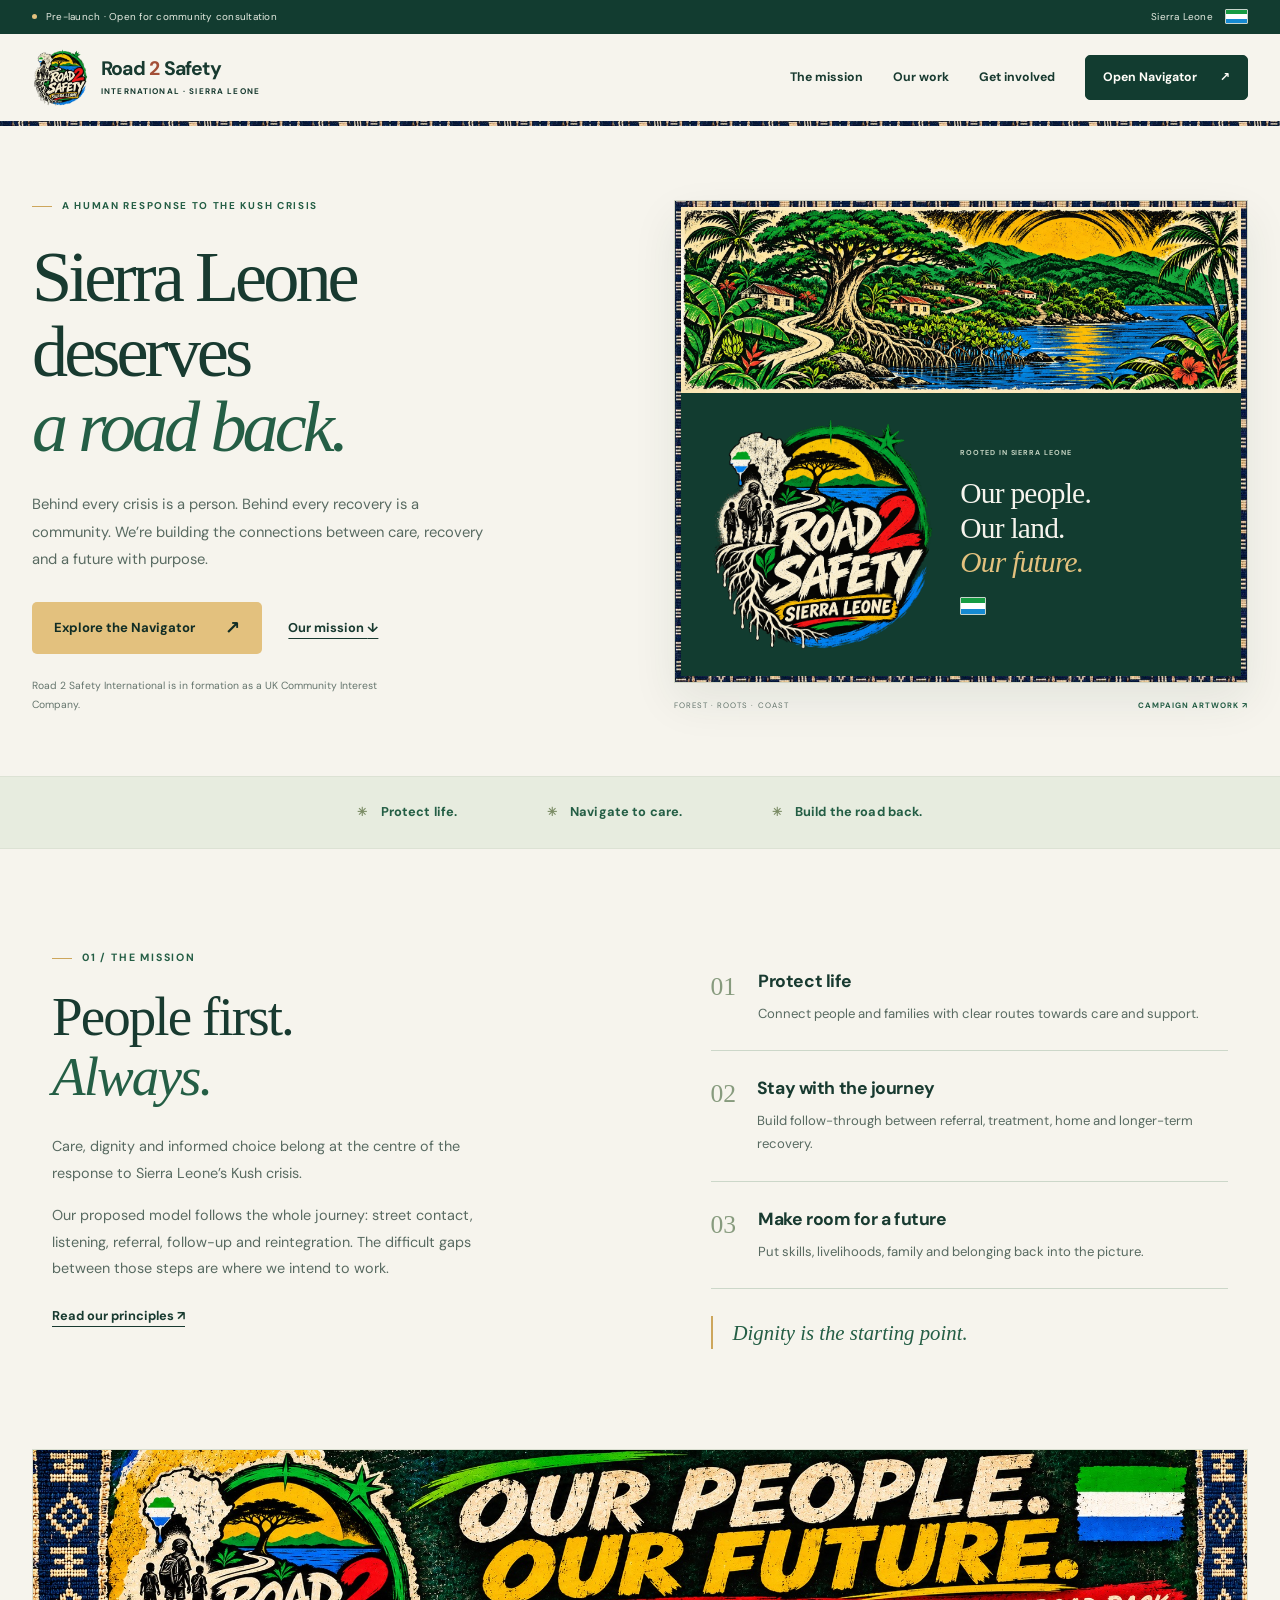
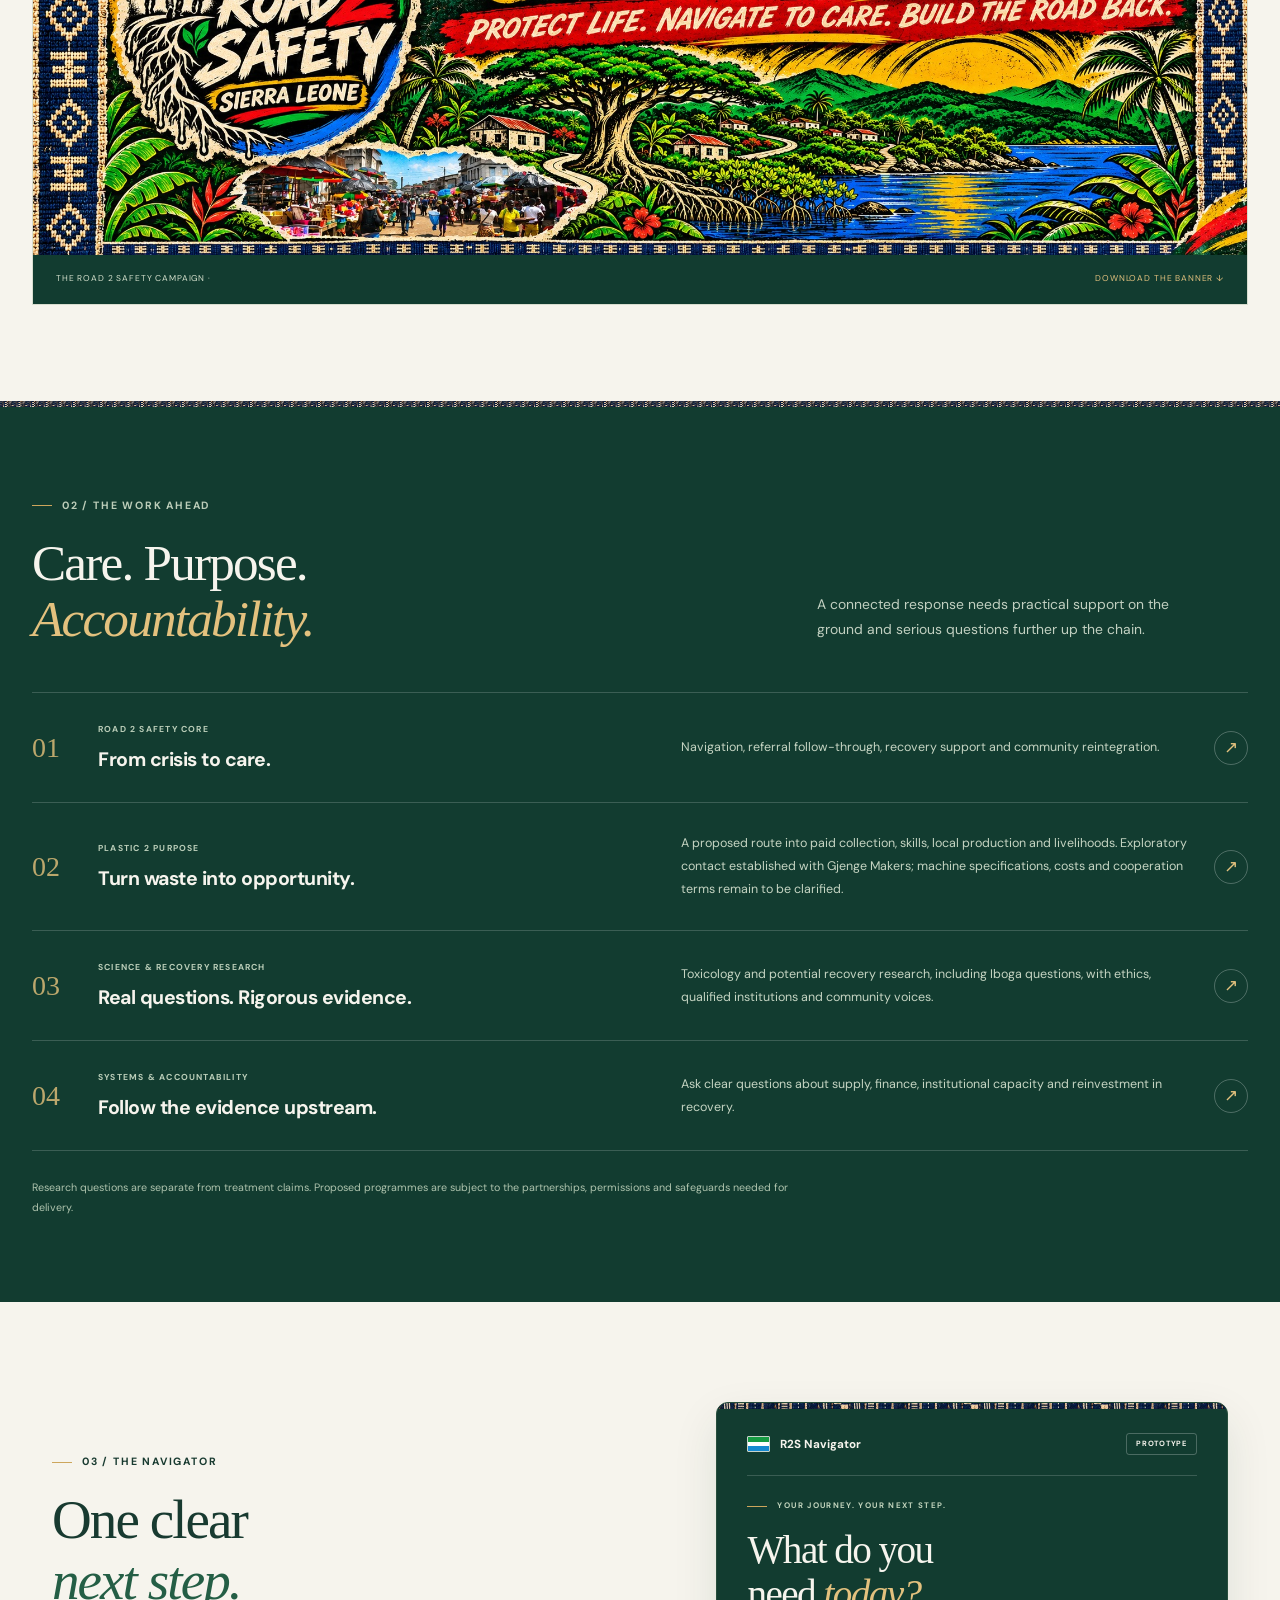
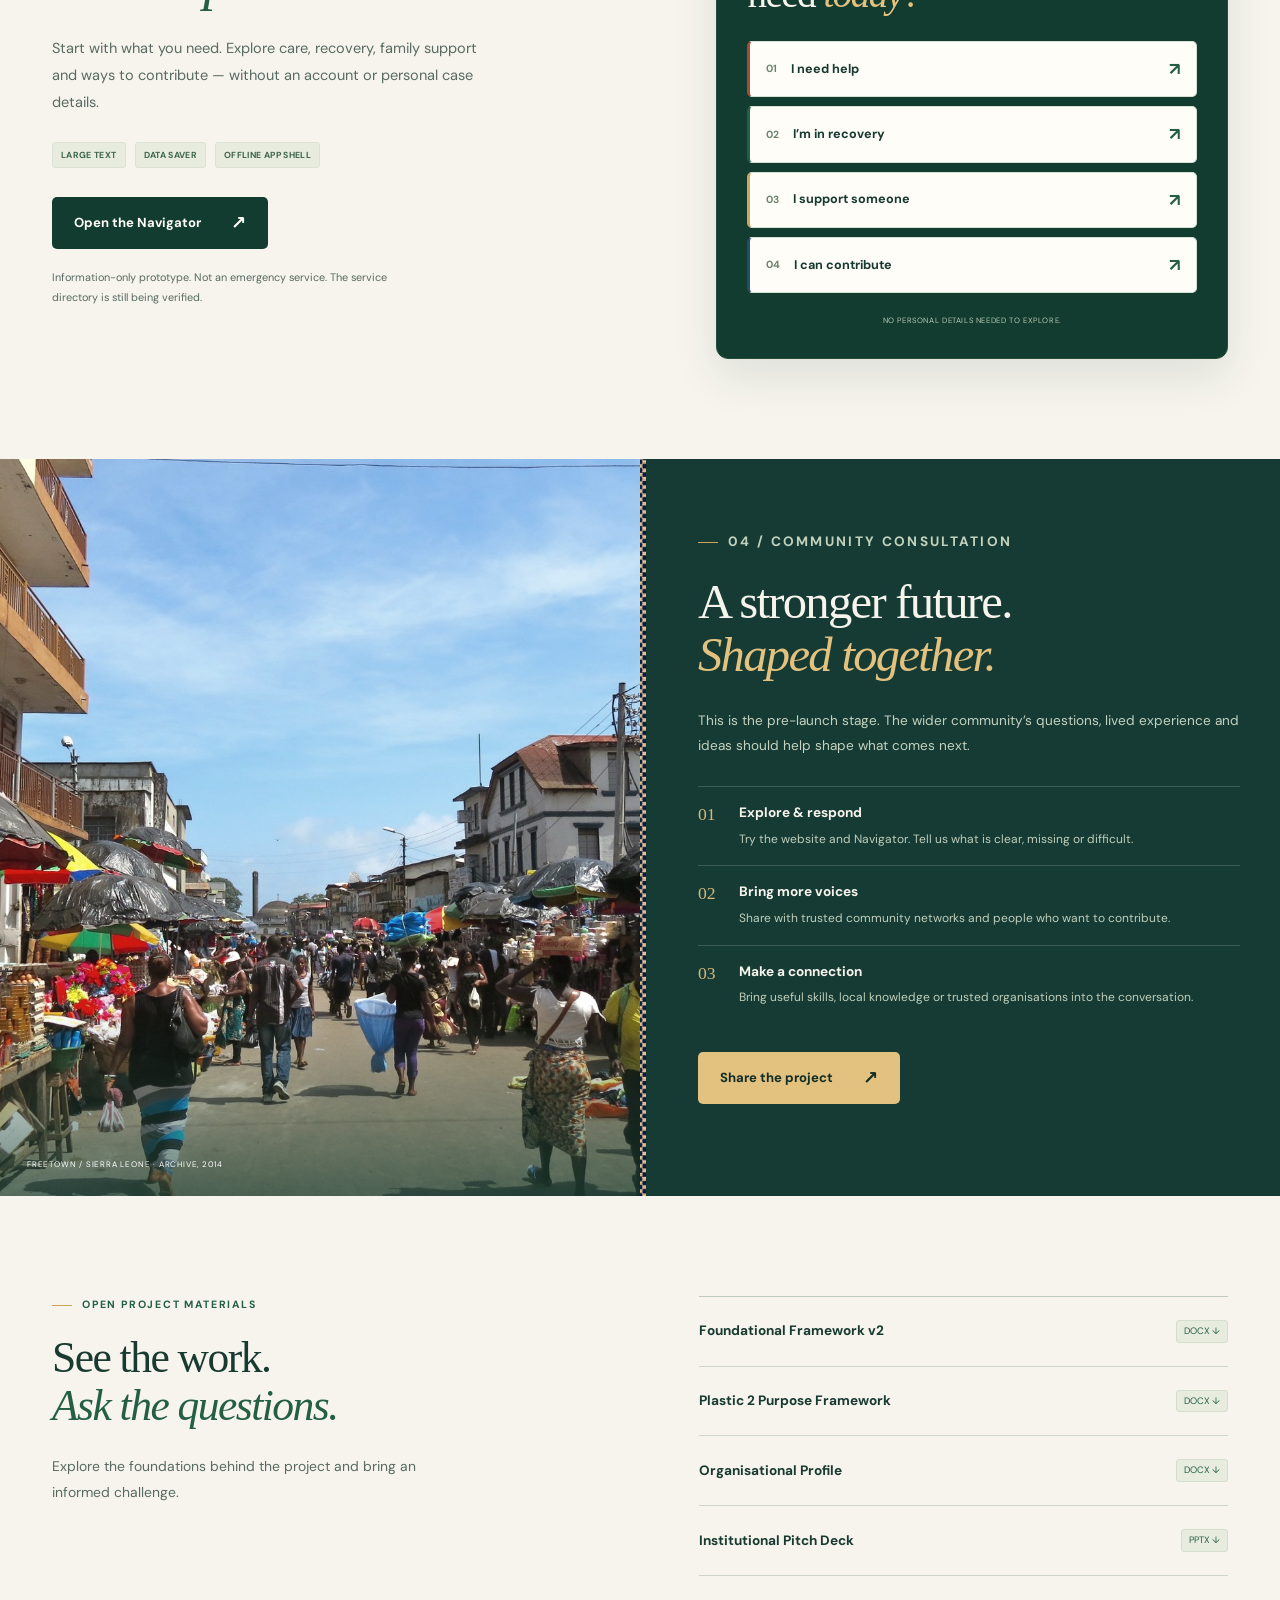
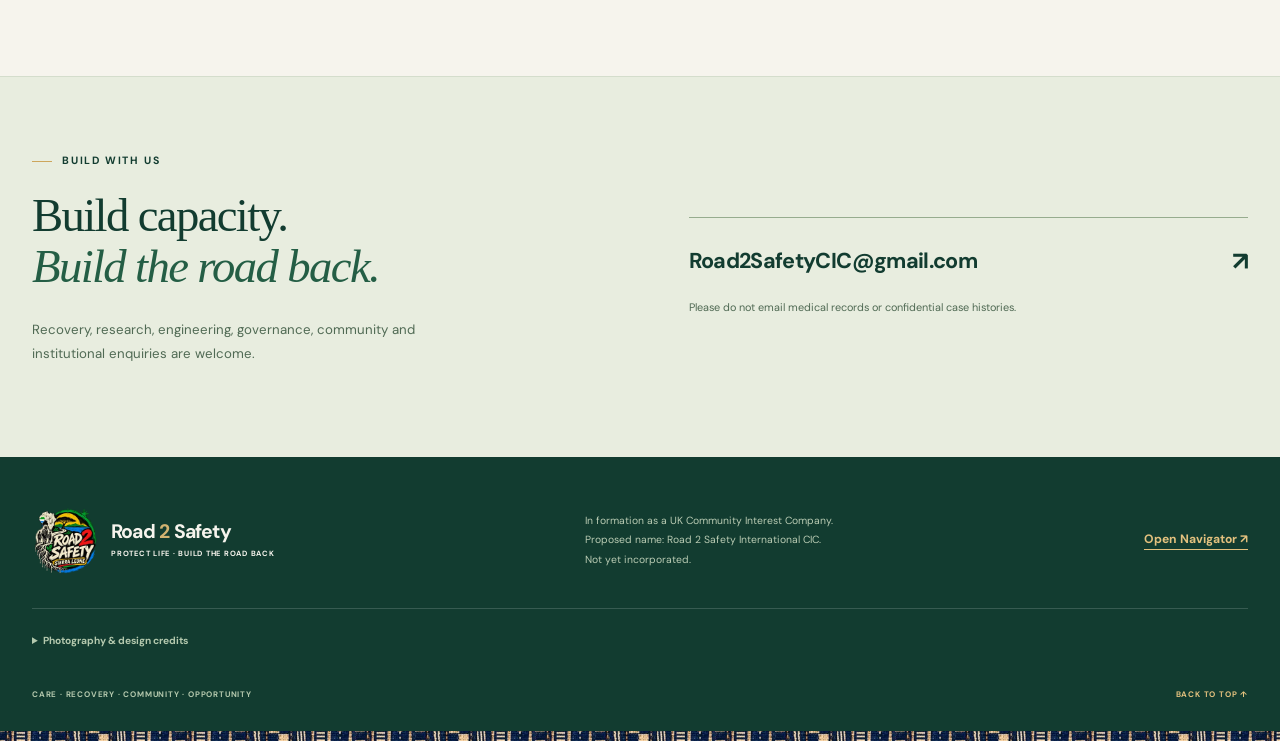
==== commit 0b865328: "Refine website with a Sierra Leone editorial style" ====
--- a/index.html
+++ b/index.html
@@ -4,7 +4,7 @@
 <head>
 <meta charset="utf-8"/>
 <meta content="width=device-width,initial-scale=1,viewport-fit=cover" name="viewport"/>
-<meta content="#11130f" name="theme-color"/>
+<meta content="#123c30" name="theme-color"/>
 <title>Road 2 Safety — Sierra Leone Deserves a Road Back</title>
 <meta content="Protect life. Navigate to care. Build the road back. A community-rooted response to Sierra Leone’s Kush crisis, connecting care, recovery and opportunity." name="description"/>
 <meta content="Road 2 Safety — Our People. Our Future." property="og:title"/>
@@ -12,43 +12,43 @@
 <meta content="https://road2safety.github.io/road-2-safety/assets/street/road-2-safety-nature-banner.jpg" property="og:image"/>
 <meta content="website" property="og:type"/>
 <link href="assets/street/icon-192.png" rel="icon"/>
-<link as="font" crossorigin="" href="assets/fonts/barlow-condensed-900.woff2?v=street-3" rel="preload" type="font/woff2"/>
+<link as="font" crossorigin="" href="assets/fonts/dm-sans-700.woff2?v=street-3" rel="preload" type="font/woff2"/>
 <link href="assets/street/street.css?v=street-4" rel="stylesheet"/>
-<link href="holding.css?v=street-5" rel="stylesheet"/>
+<link href="holding.css?v=professional-1" rel="stylesheet"/>
 <script defer="" src="holding.js?v=street-4"></script>
 </head>
 <body class="paper">
 <a class="skip" href="#main">Skip to content</a>
-<div class="status-strip"><span aria-hidden="true" class="status-dot"></span> PRE-LAUNCH · OPEN FOR COMMUNITY CONSULTATION <span class="status-right">SIERRA LEONE <span aria-label="Sierra Leone flag" class="flag" role="img"></span></span></div>
+<div class="status-strip"><span aria-hidden="true" class="status-dot"></span> Pre-launch · Open for community consultation <span class="status-right">Sierra Leone <span aria-label="Sierra Leone flag" class="flag" role="img"></span></span></div>
 <header class="topbar">
-<a aria-label="Road 2 Safety home" class="brand" href="#top"><img alt="" height="64" src="assets/street/brand-mark.webp" width="64"/><span><b>ROAD <i>2</i> SAFETY</b><small>INTERNATIONAL · SIERRA LEONE</small></span></a>
+<a aria-label="Road 2 Safety home" class="brand" href="#top"><img alt="" height="64" src="assets/street/brand-mark.webp" width="64"/><span><b>Road <i>2</i> Safety</b><small>INTERNATIONAL · SIERRA LEONE</small></span></a>
 <button aria-controls="siteNav" aria-expanded="false" class="menu-btn" id="menuBtn" type="button">Menu <span aria-hidden="true">☰</span></button>
 <nav aria-label="Website navigation" id="siteNav"><a href="#mission">The mission</a><a href="#programmes">Our work</a><a href="#community">Get involved</a><a class="nav-app" href="app/">Open Navigator <span aria-hidden="true">↗</span></a></nav>
 </header>
 <main id="main">
 <section class="hero ink-panel" id="top">
-<div class="hero-copy"><p class="eyebrow">THE KUSH CRISIS NEEDS A HUMAN RESPONSE</p><h1><span class="country-title">SIERRA LEONE</span>DESERVES<br/><span class="rough">A ROAD BACK.</span></h1><p class="hero-lede">Behind every crisis is a person. Behind every recovery is a community. We’re building the connections between care, recovery and a future with purpose.</p><div class="actions"><a class="btn primary" href="app/">Find your next step <span aria-hidden="true" class="arrow">↗</span></a><a class="text-link" href="#mission">Stand with the mission <span aria-hidden="true">↓</span></a></div><p class="hero-status">Road 2 Safety International is in formation as a UK Community Interest Company.</p></div>
-<figure class="hero-art"><div class="photo-frame nature-frame"><img class="hero-landscape" src="assets/street/sierra-leone-landscape.webp" width="2172" height="724" fetchpriority="high" alt="Campaign illustration of forested hills, a broad rooted tree, mangroves, tropical leaves and blue coastal water, connected by a winding road"><div class="hero-identity-row"><img class="hero-logo" src="assets/street/road-2-safety-logo.webp" width="1254" height="1254" alt="Road 2 Safety Sierra Leone: the road, roots and community"><div class="hero-land-copy"><p class="eyebrow">ROOTED IN SIERRA LEONE</p><p class="nature-title">OUR PEOPLE.<br>OUR LAND.<br><span>OUR FUTURE.</span></p><span class="flag" role="img" aria-label="Sierra Leone flag"></span></div></div></div><figcaption>FOREST · ROOTS · COAST <a href="#image-credits">CAMPAIGN ARTWORK ↗</a></figcaption></figure>
+<div class="hero-copy"><p class="eyebrow">A HUMAN RESPONSE TO THE KUSH CRISIS</p><h1>Sierra Leone<br/>deserves<br/><em>a road back.</em></h1><p class="hero-lede">Behind every crisis is a person. Behind every recovery is a community. We’re building the connections between care, recovery and a future with purpose.</p><div class="actions"><a class="btn primary" href="app/">Explore the Navigator <span aria-hidden="true" class="arrow">↗</span></a><a class="text-link" href="#mission">Our mission <span aria-hidden="true">↓</span></a></div><p class="hero-status">Road 2 Safety International is in formation as a UK Community Interest Company.</p></div>
+<figure class="hero-art"><div class="photo-frame nature-frame"><img class="hero-landscape" src="assets/street/sierra-leone-landscape.webp" width="2172" height="724" fetchpriority="high" alt="Campaign illustration of forested hills, a broad rooted tree, mangroves, tropical leaves and blue coastal water, connected by a winding road"><div class="hero-identity-row"><img class="hero-logo" src="assets/street/road-2-safety-logo.webp" width="1254" height="1254" alt="Road 2 Safety Sierra Leone: the road, roots and community"><div class="hero-land-copy"><p class="eyebrow">ROOTED IN SIERRA LEONE</p><p class="nature-title">Our people.<br>Our land.<br><em>Our future.</em></p><span class="flag" role="img" aria-label="Sierra Leone flag"></span></div></div></div><figcaption>FOREST · ROOTS · COAST <a href="#image-credits">CAMPAIGN ARTWORK ↗</a></figcaption></figure>
 </section>
-<div class="manifesto torn"><span>PROTECT LIFE.</span><span>NAVIGATE TO CARE.</span><span>BUILD THE ROAD BACK.</span></div>
+<div class="manifesto"><span>Protect life.</span><span>Navigate to care.</span><span>Build the road back.</span></div>
 <section class="section mission" id="mission">
-<div class="mission-intro"><p class="eyebrow">01 / THE MISSION</p><h2>PEOPLE FIRST.<br/><span class="red-text">ALWAYS.</span></h2><p>Care, dignity and informed choice belong at the centre of the response to Sierra Leone’s Kush crisis.</p><p>Our proposed model follows the whole journey: street contact, listening, referral, follow-up and reintegration. The difficult gaps between those steps are where we intend to work.</p><a class="text-link" href="app/#about">Read our principles <span aria-hidden="true">↗</span></a></div>
-<div class="mission-notes"><article><span class="note-number">01</span><div><h3>PROTECT LIFE</h3><p>Connect people and families with clear routes towards care and support.</p></div></article><article><span class="note-number">02</span><div><h3>STAY WITH THE JOURNEY</h3><p>Build follow-through between referral, treatment, home and longer-term recovery.</p></div></article><article><span class="note-number">03</span><div><h3>MAKE ROOM FOR A FUTURE</h3><p>Put skills, livelihoods, family and belonging back into the picture.</p></div></article><div class="hand-note">Dignity is the starting point.</div></div>
+<div class="mission-intro"><p class="eyebrow">01 / THE MISSION</p><h2>People first.<br/><em>Always.</em></h2><p>Care, dignity and informed choice belong at the centre of the response to Sierra Leone’s Kush crisis.</p><p>Our proposed model follows the whole journey: street contact, listening, referral, follow-up and reintegration. The difficult gaps between those steps are where we intend to work.</p><a class="text-link" href="app/#about">Read our principles <span aria-hidden="true">↗</span></a></div>
+<div class="mission-notes"><article><span class="note-number">01</span><div><h3>Protect life</h3><p>Connect people and families with clear routes towards care and support.</p></div></article><article><span class="note-number">02</span><div><h3>Stay with the journey</h3><p>Build follow-through between referral, treatment, home and longer-term recovery.</p></div></article><article><span class="note-number">03</span><div><h3>Make room for a future</h3><p>Put skills, livelihoods, family and belonging back into the picture.</p></div></article><div class="hand-note">Dignity is the starting point.</div></div>
 </section>
 <section aria-labelledby="banner-title" class="campaign-banner ink-panel"><h2 class="screen-reader" id="banner-title">Our people. Our future.</h2><figure><a aria-label="Open the complete Road 2 Safety campaign banner" href="assets/street/road-2-safety-nature-banner.png"><img alt="Road 2 Safety Sierra Leone campaign collage: Our people. Our future. Protect life. Navigate to care. Build the road back." height="724" loading="lazy" src="assets/street/road-2-safety-nature-banner.jpg" width="2172"/></a><figcaption>THE ROAD 2 SAFETY CAMPAIGN · <a download="" href="assets/street/road-2-safety-nature-banner.png">DOWNLOAD THE BANNER ↓</a></figcaption></figure></section>
 <section class="section programmes ink-panel" id="programmes">
-<div class="section-heading"><div><p class="eyebrow">02 / THE WORK AHEAD</p><h2>CARE. PURPOSE.<br/><span class="gold-text rough">ACCOUNTABILITY.</span></h2></div><p>A connected response needs practical support on the ground and serious questions further up the chain.</p></div>
-<div class="programme-rows"><a class="programme-row" href="app/#navigator"><span class="programme-number">01</span><div><p class="eyebrow">ROAD 2 SAFETY CORE</p><h3>FROM CRISIS TO CARE.</h3></div><p>Navigation, referral follow-through, recovery support and community reintegration.</p><span aria-hidden="true" class="row-arrow">↗</span></a><a class="programme-row" href="app/#programmes"><span class="programme-number">02</span><div><p class="eyebrow">PLASTIC 2 PURPOSE</p><h3>TURN WASTE INTO OPPORTUNITY.</h3></div><p>A proposed route into paid collection, skills, local production and livelihoods. Exploratory contact established with Gjenge Makers; machine specifications, costs and cooperation terms remain to be clarified.</p><span aria-hidden="true" class="row-arrow">↗</span></a><a class="programme-row" href="app/#evidence"><span class="programme-number">03</span><div><p class="eyebrow">SCIENCE &amp; RECOVERY RESEARCH</p><h3>REAL QUESTIONS. RIGOROUS EVIDENCE.</h3></div><p>Toxicology and potential recovery research, including Iboga questions, with ethics, qualified institutions and community voices.</p><span aria-hidden="true" class="row-arrow">↗</span></a><a class="programme-row" href="app/#programmes"><span class="programme-number">04</span><div><p class="eyebrow">SYSTEMS &amp; ACCOUNTABILITY</p><h3>FOLLOW THE EVIDENCE UPSTREAM.</h3></div><p>Ask clear questions about supply, finance, institutional capacity and reinvestment in recovery.</p><span aria-hidden="true" class="row-arrow">↗</span></a></div>
+<div class="section-heading"><div><p class="eyebrow">02 / THE WORK AHEAD</p><h2>Care. Purpose.<br/><em>Accountability.</em></h2></div><p>A connected response needs practical support on the ground and serious questions further up the chain.</p></div>
+<div class="programme-rows"><a class="programme-row" href="app/#navigator"><span class="programme-number">01</span><div><p class="eyebrow">ROAD 2 SAFETY CORE</p><h3>From crisis to care.</h3></div><p>Navigation, referral follow-through, recovery support and community reintegration.</p><span aria-hidden="true" class="row-arrow">↗</span></a><a class="programme-row" href="app/#programmes"><span class="programme-number">02</span><div><p class="eyebrow">PLASTIC 2 PURPOSE</p><h3>Turn waste into opportunity.</h3></div><p>A proposed route into paid collection, skills, local production and livelihoods. Exploratory contact established with Gjenge Makers; machine specifications, costs and cooperation terms remain to be clarified.</p><span aria-hidden="true" class="row-arrow">↗</span></a><a class="programme-row" href="app/#evidence"><span class="programme-number">03</span><div><p class="eyebrow">SCIENCE &amp; RECOVERY RESEARCH</p><h3>Real questions. Rigorous evidence.</h3></div><p>Toxicology and potential recovery research, including Iboga questions, with ethics, qualified institutions and community voices.</p><span aria-hidden="true" class="row-arrow">↗</span></a><a class="programme-row" href="app/#programmes"><span class="programme-number">04</span><div><p class="eyebrow">SYSTEMS &amp; ACCOUNTABILITY</p><h3>Follow the evidence upstream.</h3></div><p>Ask clear questions about supply, finance, institutional capacity and reinvestment in recovery.</p><span aria-hidden="true" class="row-arrow">↗</span></a></div>
 <p class="programme-footnote">Research questions are separate from treatment claims. Proposed programmes are subject to the partnerships, permissions and safeguards needed for delivery.</p>
 </section>
 <section class="section navigator-section" id="prototype">
-<div class="navigator-copy"><p class="eyebrow">03 / THE NAVIGATOR</p><h2>ONE CLEAR<br/><span class="brush">NEXT STEP.</span></h2><p>Start with what you need. Explore care, recovery, family support and ways to contribute — without an account or personal case details.</p><div class="navigator-features"><span>LARGE TEXT</span><span>DATA SAVER</span><span>OFFLINE APP SHELL</span></div><a class="btn primary" href="app/">Open the Navigator <span aria-hidden="true" class="arrow">↗</span></a><p class="prototype-note">Information-only prototype. Not an emergency service. The service directory is still being verified.</p></div>
-<div class="navigator-preview ink-panel"><div class="preview-head"><span aria-label="Sierra Leone flag" class="flag" role="img"></span><b>R2S / NAVIGATOR</b><span class="badge outline">PROTOTYPE</span></div><p class="eyebrow">YOUR JOURNEY. YOUR NEXT STEP.</p><h3>WHAT DO YOU<br/>NEED <span class="gold-text">TODAY?</span></h3><div class="preview-paths"><a class="path-help" href="app/#navigator"><span>01</span> I NEED HELP <i aria-hidden="true">↗</i></a><a class="path-recovery" href="app/#navigator"><span>02</span> I’M IN RECOVERY <i aria-hidden="true">↗</i></a><a class="path-family" href="app/#navigator"><span>03</span> I SUPPORT SOMEONE <i aria-hidden="true">↗</i></a><a class="path-contribute" href="app/#about"><span>04</span> I CAN CONTRIBUTE <i aria-hidden="true">↗</i></a></div><p class="preview-footer">NO PERSONAL DETAILS NEEDED TO EXPLORE.</p></div>
+<div class="navigator-copy"><p class="eyebrow">03 / THE NAVIGATOR</p><h2>One clear<br/><em>next step.</em></h2><p>Start with what you need. Explore care, recovery, family support and ways to contribute — without an account or personal case details.</p><div class="navigator-features"><span>LARGE TEXT</span><span>DATA SAVER</span><span>OFFLINE APP SHELL</span></div><a class="btn primary" href="app/">Open the Navigator <span aria-hidden="true" class="arrow">↗</span></a><p class="prototype-note">Information-only prototype. Not an emergency service. The service directory is still being verified.</p></div>
+<div class="navigator-preview ink-panel"><div class="preview-head"><span aria-label="Sierra Leone flag" class="flag" role="img"></span><b>R2S Navigator</b><span class="badge outline">PROTOTYPE</span></div><p class="eyebrow">YOUR JOURNEY. YOUR NEXT STEP.</p><h3>What do you<br/>need <em>today?</em></h3><div class="preview-paths"><a class="path-help" href="app/#navigator"><span>01</span> I need help <i aria-hidden="true">↗</i></a><a class="path-recovery" href="app/#navigator"><span>02</span> I’m in recovery <i aria-hidden="true">↗</i></a><a class="path-family" href="app/#navigator"><span>03</span> I support someone <i aria-hidden="true">↗</i></a><a class="path-contribute" href="app/#about"><span>04</span> I can contribute <i aria-hidden="true">↗</i></a></div><p class="preview-footer">NO PERSONAL DETAILS NEEDED TO EXPLORE.</p></div>
 </section>
-<section class="community-section ink-panel" id="community"><div class="community-photo"><img alt="Everyday market life in Freetown, photographed in 2014" height="2248" loading="lazy" src="assets/street/freetown-street.jpg" width="4000"/><span class="photo-label">FREETOWN / SIERRA LEONE · ARCHIVE, 2014</span></div><div class="community-copy"><p class="eyebrow">04 / COMMUNITY CONSULTATION</p><h2>DON’T JUST<br/><span class="rough gold-text">WATCH.</span><br/>HELP SHAPE IT.</h2><p>This is the pre-launch stage. The wider community’s questions, lived experience and ideas should help shape what comes next.</p><ol><li><b>EXPLORE &amp; RESPOND</b><span>Try the website and Navigator. Tell us what is clear, missing or difficult.</span></li><li><b>BRING MORE VOICES</b><span>Share with trusted community networks and people who want to contribute.</span></li><li><b>MAKE A CONNECTION</b><span>Bring useful skills, local knowledge or trusted organisations into the conversation.</span></li></ol><button class="btn primary" id="shareProject" type="button">Share the project <span aria-hidden="true" class="arrow">↗</span></button><p aria-live="polite" class="share-status" id="shareStatus" role="status"></p></div></section>
-<section class="section resources"><div><p class="eyebrow">OPEN PROJECT MATERIALS</p><h2>SEE THE WORK.<br/>ASK THE QUESTIONS.</h2><p>Explore the foundations behind the project and bring an informed challenge.</p></div><div class="resource-list"><a href="documents/R2S_Foundational_Framework_v2.docx"><span>FOUNDATIONAL FRAMEWORK V2</span><small>DOCX ↓</small></a><a href="documents/Plastic_2_Purpose_Founding_Framework.docx"><span>PLASTIC 2 PURPOSE FRAMEWORK</span><small>DOCX ↓</small></a><a href="documents/R2S_Organisational_Profile.docx"><span>ORGANISATIONAL PROFILE</span><small>DOCX ↓</small></a><a href="documents/R2S_Institutional_Pitch_Deck.pptx"><span>INSTITUTIONAL PITCH DECK</span><small>PPTX ↓</small></a></div></section>
-<section class="contact torn" id="contact"><div><p class="eyebrow">BUILD WITH US</p><h2>CAPACITY.<br/><span class="rough">NOT DEPENDENCY.</span></h2><p>Recovery, research, engineering, governance, community and institutional enquiries are welcome.</p></div><div class="contact-action"><a href="mailto:Road2SafetyCIC@gmail.com?subject=Road%202%20Safety%20-%20Project%20enquiry">Road2SafetyCIC@gmail.com <span aria-hidden="true">↗</span></a><p>Please do not email medical records or confidential case histories.</p></div></section>
+<section class="community-section ink-panel" id="community"><div class="community-photo"><img alt="Everyday market life in Freetown, photographed in 2014" height="2248" loading="lazy" src="assets/street/freetown-street.jpg" width="4000"/><span class="photo-label">FREETOWN / SIERRA LEONE · ARCHIVE, 2014</span></div><div class="community-copy"><p class="eyebrow">04 / COMMUNITY CONSULTATION</p><h2>A stronger future.<br/><em>Shaped together.</em></h2><p>This is the pre-launch stage. The wider community’s questions, lived experience and ideas should help shape what comes next.</p><ol><li><b>Explore &amp; respond</b><span>Try the website and Navigator. Tell us what is clear, missing or difficult.</span></li><li><b>Bring more voices</b><span>Share with trusted community networks and people who want to contribute.</span></li><li><b>Make a connection</b><span>Bring useful skills, local knowledge or trusted organisations into the conversation.</span></li></ol><button class="btn primary" id="shareProject" type="button">Share the project <span aria-hidden="true" class="arrow">↗</span></button><p aria-live="polite" class="share-status" id="shareStatus" role="status"></p></div></section>
+<section class="section resources"><div><p class="eyebrow">OPEN PROJECT MATERIALS</p><h2>See the work.<br/><em>Ask the questions.</em></h2><p>Explore the foundations behind the project and bring an informed challenge.</p></div><div class="resource-list"><a href="documents/R2S_Foundational_Framework_v2.docx"><span>Foundational Framework v2</span><small>DOCX ↓</small></a><a href="documents/Plastic_2_Purpose_Founding_Framework.docx"><span>Plastic 2 Purpose Framework</span><small>DOCX ↓</small></a><a href="documents/R2S_Organisational_Profile.docx"><span>Organisational Profile</span><small>DOCX ↓</small></a><a href="documents/R2S_Institutional_Pitch_Deck.pptx"><span>Institutional Pitch Deck</span><small>PPTX ↓</small></a></div></section>
+<section class="contact" id="contact"><div><p class="eyebrow">BUILD WITH US</p><h2>Build capacity.<br/><em>Build the road back.</em></h2><p>Recovery, research, engineering, governance, community and institutional enquiries are welcome.</p></div><div class="contact-action"><a href="mailto:Road2SafetyCIC@gmail.com?subject=Road%202%20Safety%20-%20Project%20enquiry">Road2SafetyCIC@gmail.com <span aria-hidden="true">↗</span></a><p>Please do not email medical records or confidential case histories.</p></div></section>
 </main>
-<footer class="ink-panel"><div class="footer-top"><a class="brand" href="#top"><img alt="Road 2 Safety Sierra Leone" height="80" src="assets/street/brand-mark.webp" width="80"/><span><b>ROAD <i>2</i> SAFETY</b><small>PROTECT LIFE. BUILD THE ROAD BACK.</small></span></a><p>In formation as a UK Community Interest Company.<br/>Proposed name: Road 2 Safety International CIC.<br/>Not yet incorporated.</p><a class="text-link" href="app/">Open Navigator ↗</a></div><details class="image-credits" id="image-credits"><summary>Photography &amp; design credits</summary><p>Freetown street (13 May 2014): <a href="https://commons.wikimedia.org/wiki/File:Freetown_street_(13992704238).jpg">Erik Cleves Kristensen / Wikimedia Commons</a>, <a href="https://creativecommons.org/licenses/by/2.0/">CC BY 2.0</a>. Presented with cropping and colour overlays. Archive community context; no claim about the health or circumstances of anyone pictured. The logo and campaign banner are designed artwork; the banner is an AI-assisted collage with this photograph as a reference.</p><p>Display fonts: Barlow Condensed, Rubik Dirt and DM Sans, used under the SIL Open Font License.</p><p>Textile and nature artwork: contemporary AI-assisted campaign designs inspired by Sierra Leone’s coastal landscapes and narrow-strip country cloth. They are not photographs or reproductions of a claimed historic pattern. Cultural reference: <a href="https://artsandculture.google.com/story/sierra-leone-s-colorful-heritage-sierra-leone-national-museum/LAWhRGQJ0nQFig">Sierra Leone National Museum — Sierra Leone’s Colorful Heritage</a>.</p></details><div class="footer-bottom"><span>CARE · RECOVERY · COMMUNITY · OPPORTUNITY</span><a href="#top">BACK TO TOP ↑</a></div></footer><div aria-hidden="true" class="cloth-line"></div>
+<footer class="ink-panel"><div class="footer-top"><a class="brand" href="#top"><img alt="Road 2 Safety Sierra Leone" height="80" src="assets/street/brand-mark.webp" width="80"/><span><b>Road <i>2</i> Safety</b><small>PROTECT LIFE · BUILD THE ROAD BACK</small></span></a><p>In formation as a UK Community Interest Company.<br/>Proposed name: Road 2 Safety International CIC.<br/>Not yet incorporated.</p><a class="text-link" href="app/">Open Navigator ↗</a></div><details class="image-credits" id="image-credits"><summary>Photography &amp; design credits</summary><p>Freetown street (13 May 2014): <a href="https://commons.wikimedia.org/wiki/File:Freetown_street_(13992704238).jpg">Erik Cleves Kristensen / Wikimedia Commons</a>, <a href="https://creativecommons.org/licenses/by/2.0/">CC BY 2.0</a>. Presented with cropping and colour overlays. Archive community context; no claim about the health or circumstances of anyone pictured. The logo and campaign banner are designed artwork; the banner is an AI-assisted collage with this photograph as a reference.</p><p>Display fonts: Barlow Condensed, Rubik Dirt and DM Sans, used under the SIL Open Font License.</p><p>Textile and nature artwork: contemporary AI-assisted campaign designs inspired by Sierra Leone’s coastal landscapes and narrow-strip country cloth. They are not photographs or reproductions of a claimed historic pattern. Cultural reference: <a href="https://artsandculture.google.com/story/sierra-leone-s-colorful-heritage-sierra-leone-national-museum/LAWhRGQJ0nQFig">Sierra Leone National Museum — Sierra Leone’s Colorful Heritage</a>.</p></details><div class="footer-bottom"><span>CARE · RECOVERY · COMMUNITY · OPPORTUNITY</span><a href="#top">BACK TO TOP ↑</a></div></footer><div aria-hidden="true" class="cloth-line"></div>
 </body>
 </html>
--- a/holding.css
+++ b/holding.css
@@ -1,12 +1,18 @@
-.status-strip{background:var(--gold);padding:9px max(24px,calc((100vw - 1320px)/2));display:flex;align-items:center;gap:9px;font-size:.65rem;font-weight:700;letter-spacing:.08em;line-height:1.5}.status-dot{width:7px;height:7px;border-radius:50%;background:var(--red);flex-shrink:0}.status-right{margin-left:auto;display:flex;align-items:center;gap:12px;white-space:nowrap}.status-right .flag{width:24px;height:16px}.topbar{display:flex;justify-content:space-between;align-items:center;gap:25px;padding:14px max(24px,calc((100vw - 1320px)/2));background:var(--black);color:var(--paper);position:sticky;top:0;z-index:100;border-bottom:1px solid #ffffff25}.brand{display:flex;gap:12px;align-items:center;text-decoration:none}.brand img{width:58px;height:58px;object-fit:contain}.brand b{display:block;font:900 1.65rem/.95 var(--display);letter-spacing:.01em}.brand i{color:var(--red);font-style:normal}.brand small{display:block;font-size:.55rem;letter-spacing:.1em;font-weight:700;line-height:1.6;margin-top:6px}.topbar nav{display:flex;align-items:center;gap:30px}.topbar nav a{font-size:.77rem;text-decoration:none;font-weight:700;padding:9px 0}.topbar nav a:hover{color:var(--gold)}.topbar .nav-app{padding:11px 18px;border:1px solid var(--gold);color:var(--gold)}.nav-app span{margin-left:18px}.menu-btn{display:none;background:none;color:inherit;border:1px solid #ffffff70;padding:9px 12px;font-size:.75rem;gap:14px;align-items:center}.hero{display:grid;grid-template-columns:1.06fr 1fr;gap:40px;padding:60px max(24px,calc((100vw - 1320px)/2)) 40px;position:relative;overflow:hidden}.hero:before{content:'';height:4px;background:var(--green);position:absolute;top:0;left:0;right:0}.hero-copy{align-self:center;position:relative;z-index:1;padding:10px 0}.hero .eyebrow{color:var(--gold);font-size:.64rem;letter-spacing:.12em;margin-bottom:25px}.hero h1{font-size:clamp(3.8rem,6.6vw,6.35rem);line-height:.92;margin-bottom:28px;letter-spacing:-.015em}.country-title{display:block;color:var(--gold);font-size:.57em;letter-spacing:.01em;margin-bottom:10px}.hero h1 .rough{font-size:.9em;display:inline-block;line-height:1.05;color:var(--paper)}.hero-lede{max-width:480px;color:#d7d6c7;font-size:.97rem;line-height:1.75}.actions{display:flex;align-items:center;flex-wrap:wrap;gap:25px;margin:27px 0 22px}.actions .text-link{font-size:.76rem}.hero-status{font-size:.65rem;max-width:410px;color:#bdbdaf;margin-bottom:0}.hero-art{display:flex;flex-direction:column;align-self:stretch;justify-content:center}.photo-frame{position:relative;min-height:540px;isolation:isolate;border:1px solid #ffffff30;transform:none;background:var(--forest);margin:6px 5px 0}.street-photo{position:absolute;width:100%;height:100%;inset:0;object-fit:cover;object-position:52% 70%;filter:grayscale(.6) contrast(1.3)}.photo-wash{position:absolute;inset:0;background:linear-gradient(180deg,#052a2170,#082219b0);mix-blend-mode:multiply}.photo-frame:after{content:'';position:absolute;inset:0;z-index:2;background:url('assets/street/grain.svg');pointer-events:none}.hero-logo{position:relative;width:96%;max-width:480px;margin:24px auto 40px;filter:drop-shadow(0 8px 7px #000a)}.hero-stamp{position:absolute;z-index:3;bottom:22px;right:-10px;background:var(--gold);color:var(--black);padding:12px 18px;font:900 1.45rem/.9 var(--display);transform:rotate(-5deg);box-shadow:5px 5px 0 var(--red)}.hero-art figcaption{font-size:.55rem;letter-spacing:.07em;margin-top:18px;color:#babdab;display:flex;justify-content:space-between;gap:12px}.hero-art figcaption a{text-decoration:none;font-weight:700;color:var(--gold)}.manifesto{padding:24px;display:flex;gap:5vw;flex-wrap:wrap;justify-content:center;background:var(--red);color:var(--paper);font:900 clamp(1.15rem,2.4vw,2rem)/1.1 var(--display);letter-spacing:.02em}.manifesto span:before{content:'✳';color:var(--gold);margin-right:12px;font-size:.8em}.section{max-width:1440px;margin:auto;padding:100px 60px}.mission{display:grid;grid-template-columns:1fr 1.1fr;gap:10%}.mission .eyebrow,.resources .eyebrow{color:var(--green)}.mission h2{margin-bottom:25px}.mission-intro>p:not(.eyebrow){max-width:460px;line-height:1.8;color:#4b5144;font-size:.95rem}.red-text{color:var(--red)}.gold-text{color:var(--gold)}.mission-notes{padding-top:24px}.mission-notes article{display:flex;gap:20px;border-bottom:2px solid var(--black);padding:23px 0}.mission-notes article:first-child{padding-top:0}.note-number{font:400 2.7rem/1 var(--rough);color:var(--red)}.mission-notes h3{margin-bottom:8px;font-size:2rem}.mission-notes p{margin:0;font-size:.88rem;color:#4b5144}.hand-note{font:900 1.6rem/1.1 var(--display);transform:none;background:var(--gold);display:inline-block;padding:9px 18px;margin:25px 0 0 25px;box-shadow:4px 4px 0 var(--black)}.campaign-banner{max-width:1440px;margin:auto;padding:20px 30px 24px}.campaign-banner img{width:100%;height:auto;object-fit:contain}.campaign-banner figcaption{display:flex;justify-content:space-between;gap:20px;font-size:.6rem;letter-spacing:.08em;font-weight:700;margin-top:14px;color:#c9cab8}.campaign-banner figcaption a{color:var(--gold);text-decoration:none}.programmes{max-width:none;padding:90px max(24px,calc((100vw - 1320px)/2));margin-top:70px}.section-heading{display:grid;grid-template-columns:1.2fr .8fr;gap:60px;align-items:end;margin-bottom:40px}.section-heading .eyebrow{color:#d3d4c4}.section-heading h2{font-size:clamp(2.8rem,5.2vw,5rem);margin-bottom:0}.section-heading h2 .rough{font-size:.78em;display:inline-block;line-height:1.2}.section-heading>p{max-width:370px;margin-left:auto;color:#babfaf;font-size:.95rem}.programme-row{display:grid;grid-template-columns:55px 1.25fr 1fr 30px;gap:25px;align-items:center;text-decoration:none;border-top:1px solid #ffffff38;padding:32px 0}.programme-row:last-child{border-bottom:1px solid #ffffff38}.programme-number{color:var(--gold);font:900 2.7rem/1 var(--display)}.programme-row .eyebrow{font-size:.56rem;letter-spacing:.12em;color:#bfc4b3;margin-bottom:10px}.programme-row .eyebrow:before{display:none}.programme-row h3{font-size:clamp(1.5rem,2.7vw,2.25rem);margin-bottom:0}.programme-row>p{color:#c6cbbd;font-size:.8rem;margin-bottom:0;line-height:1.75}.row-arrow{font-size:2rem;color:var(--gold);transition:transform .16s}.programme-row:hover .row-arrow{transform:translate(3px,-3px)}.programme-row:hover h3{color:var(--gold)}.programme-footnote{font-size:.7rem;color:#a9af9f;max-width:850px;margin:30px 0 0}.navigator-section{display:grid;grid-template-columns:1fr 1fr;gap:12%;align-items:center}.navigator-copy>p:not(.eyebrow){color:#4b5144;max-width:440px;line-height:1.8}.navigator-copy .brush{color:var(--paper);display:inline-block;line-height:1.15;margin-top:2px}.navigator-features{display:flex;flex-wrap:wrap;gap:12px;margin:24px 0 30px}.navigator-features span{font-size:.58rem;border-bottom:2px solid var(--green);padding-bottom:6px;letter-spacing:.04em;font-weight:700}.navigator-copy p.prototype-note{font-size:.68rem;margin-top:20px;max-width:380px}.navigator-preview{padding:28px;transform:none;box-shadow:9px 9px 0 var(--green);border:2px solid var(--black)}.preview-head{display:flex;align-items:center;gap:10px;padding-bottom:20px;margin-bottom:26px;border-bottom:1px solid #ffffff44;font-size:.65rem}.preview-head .badge{margin-left:auto;font-size:.5rem}.navigator-preview .eyebrow{font-size:.52rem;color:#c3c8b7}.navigator-preview h3{font-size:3rem;margin-bottom:25px}.preview-paths{display:grid;gap:8px}.preview-paths a{display:flex;align-items:center;gap:12px;padding:14px 13px;background:var(--paper);color:var(--black);font:900 1.15rem/1 var(--display);text-decoration:none;box-shadow:3px 3px 0 #0007;min-height:52px}.preview-paths .path-help{background:var(--red);color:white}.preview-paths .path-recovery{background:var(--green);color:white}.preview-paths .path-family{background:var(--gold)}.preview-paths a span{font-size:.75em;opacity:.7}.preview-paths a i{margin-left:auto;font-style:normal;font-size:1.5em}.preview-footer{font-size:.48rem;letter-spacing:.08em;margin:22px 0 0;text-align:center}.community-section{display:grid;grid-template-columns:1fr 1fr}.community-photo{position:relative;min-height:640px;background:var(--forest)}.community-photo img{position:absolute;width:100%;height:100%;object-fit:cover;object-position:50% 70%;filter:grayscale(1) contrast(1.15)}.community-photo:after{content:'';position:absolute;inset:0;background:linear-gradient(180deg,transparent 70%,#11130fc9);pointer-events:none}.photo-label{position:absolute;z-index:1;bottom:24px;left:25px;font-size:.55rem;letter-spacing:.08em;color:var(--paper)}.community-copy{padding:70px min(6vw,90px)}.community-copy h2{font-size:clamp(3.3rem,5.5vw,5.7rem)}.community-copy h2 .rough{font-size:.87em;display:inline-block;margin:.02em 0}.community-copy>p{font-size:.86rem;color:#ced2c3}.community-copy ol{list-style:none;padding:0;counter-reset:community;margin:30px 0}.community-copy li{counter-increment:community;display:grid;grid-template-columns:27px 1fr;column-gap:12px;border-top:1px solid #ffffff35;padding:14px 0}.community-copy li:before{content:'0' counter(community);grid-row:1/3;font:900 1.3rem/1 var(--display);color:var(--gold);padding-top:2px}.community-copy li b{font:900 1.15rem/1.2 var(--display);letter-spacing:.03em}.community-copy li span{grid-column:2;font-size:.75rem;color:#b8c0ad;margin-top:6px}.share-status{min-height:1.5em;font-size:.7rem;margin:15px 0 0}.resources{display:grid;grid-template-columns:1fr 1fr;gap:10%}.resources h2{font-size:clamp(2.4rem,3.8vw,3.5rem)}.resources p:not(.eyebrow){font-size:.85rem;color:#596052}.resource-list{align-self:center;border-top:2px solid var(--black)}.resource-list a{display:flex;justify-content:space-between;gap:15px;align-items:center;padding:19px 0;border-bottom:1px solid #8d9482;text-decoration:none}.resource-list a span{font:900 1.1rem/1.2 var(--display);letter-spacing:.01em}.resource-list small{font-size:.62rem;font-weight:700;white-space:nowrap;color:var(--green)}.resource-list a:hover span{color:var(--red)}.contact{background:var(--gold) url('assets/street/grain.svg');display:grid;grid-template-columns:1fr 1fr;gap:60px;align-items:center;padding:75px max(24px,calc((100vw - 1320px)/2))}.contact h2{font-size:clamp(2.7rem,4.5vw,4.4rem)}.contact .rough{font-size:.74em;line-height:1.2;display:inline-block}.contact p:not(.eyebrow){font-size:.82rem;max-width:440px}.contact-action{border-top:3px solid var(--black);padding-top:20px}.contact-action>a{font:900 clamp(1.35rem,2.8vw,2.3rem)/1.1 var(--display);overflow-wrap:anywhere;text-decoration:none;display:flex;align-items:center;gap:15px}.contact-action span{font-size:1.3em;margin-left:auto}.contact-action p{font-size:.68rem!important;margin:14px 0 0}.contact .eyebrow:before{background:var(--black)}footer{padding:45px max(24px,calc((100vw - 1320px)/2)) 25px}.footer-top{display:flex;align-items:center;justify-content:space-between;gap:35px}.footer-top .brand img{width:75px;height:75px}.footer-top p{font-size:.62rem;color:#b3baa7;line-height:1.75;margin-bottom:0}.footer-top .text-link{font-size:.73rem;color:var(--gold)}.image-credits{border-top:1px solid #ffffff2b;padding-top:20px;margin-top:30px;font-size:.65rem;color:#adb6a1}.image-credits summary{font-weight:700;min-height:30px}.image-credits p{max-width:950px;margin:10px 0;line-height:1.8}.image-credits a{color:var(--paper)}.footer-bottom{display:flex;justify-content:space-between;gap:25px;margin-top:25px;font-size:.53rem;letter-spacing:.1em;color:#b4bfaa;font-weight:700}.footer-bottom a{text-decoration:none;color:var(--gold)}
-@media(min-width:1600px){.hero h1{font-size:7rem}.hero{gap:70px}}
-@media(max-width:1000px){.topbar nav{gap:18px}.section{padding:75px 30px}.hero{gap:25px;padding-top:40px}.hero h1{font-size:clamp(3.2rem,6.8vw,5.8rem)}.photo-frame{min-height:440px}.hero-logo{margin:40px auto;max-width:400px}.hero-lede{font-size:.86rem}.actions{gap:22px}.actions .btn{font-size:.77rem;gap:15px}.mission{gap:7%}.programme-row{grid-template-columns:45px 1.1fr 1fr 22px;gap:18px}.navigator-section{gap:8%}.navigator-preview{padding:22px}.community-copy{padding:55px 30px}.community-photo{min-height:620px}.contact{gap:35px}.footer-top{gap:20px}}
-@media(max-width:760px){html{scroll-padding-top:90px}.status-strip{padding:8px 16px;font-size:.5rem;letter-spacing:.055em;gap:6px}.status-right{gap:6px}.status-right .flag{width:20px;height:14px}.topbar{padding:11px 18px;gap:15px}.brand img{width:48px;height:48px}.brand b{font-size:1.48rem}.brand small{font-size:.46rem}.menu-btn{display:inline-flex}.topbar nav{display:none;position:absolute;top:100%;left:0;right:0;background:var(--black);padding:16px 20px 24px;border-bottom:4px solid var(--red);box-shadow:0 10px 20px #0004}.topbar nav.open{display:grid;grid-template-columns:1fr 1fr;gap:14px 20px}.topbar nav a{padding:10px 0}.topbar .nav-app{padding:10px 12px;justify-self:start}.hero{grid-template-columns:1fr;padding:35px 22px 28px;gap:25px}.hero-copy{padding:0}.hero .eyebrow{font-size:.55rem;margin-bottom:20px}.hero h1{font-size:clamp(3.5rem,10vw,5.5rem);max-width:620px;margin-bottom:22px}.country-title{font-size:.56em}.hero-lede{font-size:.88rem;max-width:520px}.actions{margin:24px 0;gap:24px}.actions .btn{font-size:.83rem;gap:26px}.hero-status{font-size:.61rem;max-width:360px}.hero-art{width:100%;max-width:540px;justify-self:center}.photo-frame{min-height:0;aspect-ratio:1.12;display:flex;align-items:center;justify-content:center;margin:0 5px}.hero-logo{width:78%;max-width:360px;margin:10px auto 22px}.hero-stamp{font-size:1.2rem;padding:9px 12px;bottom:15px;right:-8px}.hero-art figcaption{font-size:.46rem;margin-top:13px}.manifesto{padding:22px 15px;gap:10px 22px;justify-content:flex-start;font-size:1.02rem;line-height:1.2}.manifesto span:before{margin-right:7px}.section{padding:60px 24px}.mission{grid-template-columns:1fr;gap:25px}.mission-intro>p:not(.eyebrow){max-width:600px;font-size:.89rem}.mission h2{font-size:3.3rem}.mission-notes{padding-top:0}.mission-notes article{padding:21px 0;gap:18px}.mission-notes h3{font-size:1.85rem}.mission-notes p{font-size:.82rem}.note-number{font-size:2.4rem}.hand-note{font-size:1.4rem;margin-top:22px}.campaign-banner{padding:14px 14px 18px}.campaign-banner figcaption{font-size:.44rem;gap:10px;margin-top:10px}.programmes{margin-top:35px;padding:60px 24px}.section-heading{grid-template-columns:1fr;gap:20px;margin-bottom:28px}.section-heading>p{margin:0;font-size:.86rem;max-width:480px}.section-heading h2{font-size:clamp(2.5rem,8.5vw,4rem)}.programme-row{grid-template-columns:32px 1fr 22px;gap:12px;padding:24px 0}.programme-number{font-size:2.1rem;align-self:start;padding-top:15px}.programme-row>div{grid-column:2}.programme-row h3{font-size:1.8rem}.programme-row>p{grid-column:2;grid-row:2;font-size:.78rem;max-width:480px}.programme-row .row-arrow{grid-row:1;grid-column:3;font-size:1.65rem}.programme-row .eyebrow{font-size:.51rem;margin-bottom:8px}.programme-footnote{font-size:.65rem;margin-top:23px}.navigator-section{grid-template-columns:1fr;gap:38px}.navigator-copy h2{font-size:3.4rem}.navigator-copy>p:not(.eyebrow){font-size:.88rem;max-width:550px}.navigator-preview{max-width:480px;width:100%;justify-self:center;padding:24px;box-shadow:6px 6px 0 var(--green)}.navigator-preview h3{font-size:3rem}.community-section{grid-template-columns:1fr}.community-photo{min-height:0;aspect-ratio:1.7}.community-photo img{object-position:center 70%}.photo-label{font-size:.48rem;bottom:15px;left:20px}.community-copy{padding:45px 24px}.community-copy h2{font-size:4.2rem}.community-copy>p{font-size:.85rem}.community-copy ol{max-width:530px}.resources{grid-template-columns:1fr;gap:25px}.resources h2{font-size:3rem}.contact{grid-template-columns:1fr;padding:55px 24px;gap:25px}.contact h2{font-size:3.4rem}.contact-action>a{font-size:clamp(1.4rem,5.7vw,2.1rem);gap:12px}.footer-top{flex-wrap:wrap;align-items:flex-start;gap:24px}.footer-top .brand{width:100%}.footer-top p{flex:1;min-width:200px}.footer-top .text-link{align-self:center}footer{padding:35px 24px 24px}.footer-bottom{font-size:.46rem;gap:15px}.image-credits{font-size:.62rem}.hero-copy .rough{overflow-wrap:normal}}
-@media(max-width:370px){.status-right{font-size:0}.status-right .flag{font-size:initial}.hero{padding-left:19px;padding-right:19px}.hero h1{font-size:3.25rem}.hero .eyebrow{font-size:.49rem}.actions .text-link{font-size:.72rem}.manifesto{gap:10px 15px;font-size:.92rem}.section{padding-left:20px;padding-right:20px}.navigator-preview{padding:19px}.community-copy h2{font-size:3.6rem}.brand b{font-size:1.25rem}.brand small{font-size:.4rem}.brand{gap:8px}.menu-btn{gap:8px;padding:8px 9px}.programme-row h3{font-size:1.6rem}.contact h2{font-size:2.8rem}.footer-bottom{font-size:.4rem}}
-@media(max-width:370px){.section-heading h2 .rough{font-size:.65em;letter-spacing:-.045em}}
-.arrow,.row-arrow,.nav-app span{font-family:'DejaVu Sans',Arial,sans-serif}
-/* Nature and Sierra Leone textile-inspired identity, carried beyond the mark. */
-.topbar:after{content:'';position:absolute;left:0;right:0;bottom:-10px;height:10px;background:var(--forest) url('assets/street/country-cloth.webp') center/150px;pointer-events:none}.hero{padding-top:62px}.nature-frame{min-height:0;padding:12px;background:var(--forest) url('assets/street/country-cloth.webp') center/180px;border:1px solid #eaddbd60;display:block}.nature-frame:after{display:none}.hero-landscape{width:100%;height:auto;display:block;object-fit:contain}.hero-identity-row{display:flex;gap:22px;align-items:center;padding:22px 25px;background:var(--forest) url('assets/street/grain.svg')}.nature-frame .hero-logo{width:49%;height:auto;max-width:260px;margin:0;flex:0 1 49%;filter:none;object-fit:contain}.hero-land-copy{flex:1}.hero-land-copy .eyebrow{font-size:.46rem;letter-spacing:.1em;margin:0 0 18px;color:#cfdbc4}.hero-land-copy .eyebrow:before{width:14px;margin-right:6px;background:var(--gold)}.nature-title{font:900 clamp(1.6rem,3vw,2.65rem)/1.02 var(--display);margin:0 0 20px;letter-spacing:0}.nature-title span{color:var(--gold)}.hero-land-copy .flag{width:33px;height:22px}.mission,.navigator-section{position:relative}.mission:before,.mission:after{content:'';position:absolute;top:35px;bottom:35px;width:13px;background:var(--forest) url('assets/street/country-cloth.webp') center/100px;pointer-events:none}.mission:before{left:0}.mission:after{right:0}.programmes{position:relative;border-top:18px solid var(--forest);border-bottom:18px solid var(--forest)}.programmes:before,.programmes:after{content:'';height:18px;position:absolute;left:0;right:0;background:url('assets/street/country-cloth.webp') center/170px;pointer-events:none}.programmes:before{top:-18px}.programmes:after{bottom:-18px}.navigator-preview{border:12px solid var(--forest);border-image:url('assets/street/country-cloth.webp') 60 round;padding:25px;box-shadow:7px 7px 0 var(--green)}.community-copy{background:var(--forest) url('assets/street/grain.svg');position:relative}.community-copy:before{content:'';position:absolute;top:0;bottom:0;left:0;width:13px;background:url('assets/street/country-cloth.webp') center/110px;pointer-events:none}.cloth-line{height:24px;background:var(--forest) url('assets/street/country-cloth.webp') center/180px}.contact{border-top:8px solid var(--green)}
-@media(max-width:1000px){.hero-identity-row{padding:18px;gap:17px}.hero-land-copy .eyebrow{font-size:.4rem}.nature-title{font-size:2rem}}
-@media(max-width:760px){.hero{padding-top:43px}.nature-frame{aspect-ratio:auto;display:block;padding:9px}.nature-frame .hero-logo{width:48%;max-width:200px;margin:0}.hero-identity-row{padding:17px 15px;gap:18px}.nature-title{font-size:clamp(1.4rem,5.5vw,2rem);margin-bottom:14px}.hero-land-copy .eyebrow{font-size:.38rem;line-height:1.6;margin-bottom:12px;letter-spacing:.06em}.hero-land-copy .eyebrow:before{width:10px;margin-right:4px}.hero-land-copy .flag{width:26px;height:18px}.mission:before,.mission:after{width:8px;top:25px;bottom:25px;background-size:80px}.navigator-preview{border-width:10px;padding:21px}.community-copy:before{width:8px}.community-copy{padding-left:30px}.programmes{border-width:13px 0}.programmes:before,.programmes:after{height:13px;background-size:130px}.programmes:before{top:-13px}.programmes:after{bottom:-13px}}
-@media(max-width:370px){.hero-identity-row{padding:15px 12px;gap:12px}.nature-title{font-size:1.3rem}.hero-land-copy .eyebrow{font-size:.33rem}.navigator-preview{padding:18px}}
+/* Road 2 Safety — a considered, Sierra Leone-rooted editorial identity. */
+:root{--forest:#123c30;--green:#245e45;--black:#112d25;--ink:#183a30;--paper:#f6f4ed;--white:#fffdf8;--gold:#cda65c;--red:#a34f37;--blue:#244d68;--muted:#586a61;--line:#d9dfd5;--heading:Georgia,'Times New Roman',serif;--gutter:max(28px,calc((100vw - 1216px)/2))}
+html{scroll-padding-top:112px}body.paper{background:var(--paper);color:var(--ink);font-size:16px;-webkit-font-smoothing:antialiased}
+h1,h2,h3{text-transform:none;letter-spacing:-.035em;line-height:1.1}h1,h2{font-family:var(--heading);font-weight:400}h2{font-size:clamp(2.4rem,4.3vw,3.65rem)}h3{font-family:var(--body);font-weight:700}h1 em,h2 em,h3 em{font-weight:400;color:var(--green)}.ink-panel{background:var(--forest);color:var(--paper)}.ink-panel h2 em,.ink-panel h3 em{color:#e3c17e}.eyebrow{font-size:.66rem;letter-spacing:.17em;line-height:1.7}.eyebrow:before{width:20px;height:1px;background:var(--gold);transform:none;vertical-align:middle}.rough{font-family:inherit;font-weight:inherit;letter-spacing:inherit}.torn{clip-path:none}.gold-text{color:#e3c17e}.red-text{color:var(--red)}.flag{width:27px;height:18px;border-color:#c7d4cb;border-radius:1px}.btn{min-height:52px;padding:15px 21px;border-radius:5px;border:1px solid transparent;gap:30px;font-size:.82rem;box-shadow:none;transition:background .18s,transform .18s}.btn.primary{background:var(--forest);color:var(--white)}.btn:hover{transform:translateY(-2px);box-shadow:none;background:#245541}.ink-panel .btn.primary{background:#e3c17e;color:var(--black)}.ink-panel .btn.primary:hover{background:#edd39e}.text-link{font-size:.8rem;text-decoration-thickness:1px;text-underline-offset:6px}.badge{border-radius:3px;letter-spacing:.1em;background:#e8eddc;color:var(--forest);font-size:.58rem}.badge.outline{border-color:#ffffff3d}.arrow,.row-arrow,.nav-app span{font-family:'DejaVu Sans',Arial,sans-serif}
+.status-strip{display:flex;align-items:center;gap:9px;background:var(--forest);color:#e5ebe1;padding:9px var(--gutter);font-size:.62rem;letter-spacing:.025em;line-height:1.6}.status-dot{width:5px;height:5px;flex-shrink:0;border-radius:50%;background:#e3c17e}.status-right{margin-left:auto;display:flex;align-items:center;gap:12px}.status-right .flag{width:23px;height:15px}.topbar{display:flex;align-items:center;justify-content:space-between;gap:32px;padding:15px var(--gutter);position:sticky;top:0;z-index:100;background:#f6f4edf7;border-bottom:1px solid var(--line);backdrop-filter:blur(14px)}.topbar:after{content:'';position:absolute;left:0;right:0;bottom:-5px;height:5px;background:url('assets/street/country-cloth.webp') center/150px;pointer-events:none}.brand{display:flex;align-items:center;gap:12px;text-decoration:none}.brand img{width:57px;height:57px;object-fit:contain}.brand b{display:block;font:700 1.22rem/1.2 var(--body);letter-spacing:-.04em}.brand i{font-style:normal;color:var(--red)}.brand small{display:block;font-size:.51rem;font-weight:700;letter-spacing:.14em;line-height:1.6;margin-top:5px}.topbar nav{display:flex;align-items:center;gap:30px}.topbar nav a{font-size:.77rem;font-weight:700;text-decoration:none;padding:12px 0;transition:color .18s}.topbar nav a:hover{color:var(--red)}.topbar .nav-app{padding:12px 17px;background:var(--forest);border:1px solid var(--forest);border-radius:5px;color:var(--white)}.nav-app span{margin-left:20px}.menu-btn{display:none;gap:16px;align-items:center;border:1px solid #b4c4b8;border-radius:4px;background:transparent;padding:10px 12px;color:var(--forest);font-size:.72rem}
+.hero{display:grid;grid-template-columns:1fr 1.03fr;align-items:center;gap:7%;padding:76px var(--gutter) 62px;background:var(--paper);color:var(--ink)}.hero-copy{padding:0}.hero .eyebrow{color:var(--green);font-size:.62rem;margin-bottom:25px}.hero h1{font-size:clamp(3.5rem,5.65vw,5.4rem);line-height:1.04;margin-bottom:26px;letter-spacing:-.055em}.hero h1 em{color:var(--green);white-space:nowrap}.hero-lede{max-width:455px;font-size:.92rem;line-height:1.85;color:var(--muted);margin-bottom:0}.actions{display:flex;gap:26px;align-items:center;flex-wrap:wrap;margin:29px 0 23px}.hero-status{font-size:.65rem;line-height:1.8;color:#66766e;max-width:365px;margin:0}.hero-art{width:100%;margin:0}.photo-frame{transform:none;isolation:isolate;box-shadow:0 18px 42px #16392e15;border:1px solid #d1d5c3}.nature-frame{padding:6px;background:url('assets/street/country-cloth.webp') center/180px}.hero-landscape{width:100%;height:auto;object-fit:contain}.hero-identity-row{display:flex;align-items:center;gap:20px;background:var(--forest);padding:24px}.hero-logo{width:46%;max-width:235px;flex:0 1 46%;height:auto;object-fit:contain}.hero-land-copy{flex:1;color:var(--paper)}.hero-land-copy .eyebrow{font-size:.45rem;letter-spacing:.13em;color:#c1d1bf;margin:0 0 17px}.hero-land-copy .eyebrow:before{display:none}.nature-title{font:400 clamp(1.3rem,2.3vw,2rem)/1.18 var(--heading);letter-spacing:-.025em;margin:0 0 17px}.nature-title em{color:#e3c17e}.hero-land-copy .flag{width:26px;height:18px}.hero-art figcaption{display:flex;justify-content:space-between;gap:12px;margin-top:16px;font-size:.49rem;letter-spacing:.13em;line-height:1.7;color:#66766e}.hero-art figcaption a{text-decoration:none;font-weight:700;color:var(--green)}
+.manifesto{display:flex;justify-content:center;gap:7vw;background:#e7ecdf;padding:25px var(--gutter);border-top:1px solid #dce2d4;border-bottom:1px solid #dce2d4;color:var(--green);font:700 .8rem/1.6 var(--body);letter-spacing:.01em}.manifesto span:before{content:'✳';font-size:.9em;color:#7b8c65;margin-right:13px}.section{max-width:1320px;margin:auto;padding:100px 52px}.mission{display:grid;grid-template-columns:1fr 1fr;gap:12%;position:relative}.mission .eyebrow,.resources .eyebrow{color:var(--green)}.mission h2{margin:20px 0 25px}.mission-intro>p:not(.eyebrow){max-width:450px;color:var(--muted);font-size:.9rem;line-height:1.85}.mission-intro .text-link{display:inline-block;margin-top:8px}.mission-notes{padding-top:20px}.mission-notes article{display:flex;gap:22px;padding:25px 0;border-bottom:1px solid #ccd7c9}.mission-notes article:first-child{padding-top:0}.note-number{font:400 1.6rem/1.2 var(--heading);color:#879b7e;padding-top:3px}.mission-notes h3{font-size:1.1rem;line-height:1.4;letter-spacing:-.025em;margin-bottom:8px}.mission-notes p{font-size:.82rem;line-height:1.8;color:var(--muted);margin:0}.hand-note{margin:27px 0 0;padding:1px 0 1px 20px;border-left:2px solid var(--gold);font:italic 400 1.3rem/1.5 var(--heading);color:var(--green);transform:none}
+.campaign-banner{max-width:1216px;margin:0 auto;padding:0;border:1px solid #d8ddcf;background:var(--forest)}.campaign-banner img{width:100%;height:auto;object-fit:contain}.campaign-banner figcaption{display:flex;justify-content:space-between;gap:20px;padding:17px 23px;font-size:.53rem;letter-spacing:.1em;line-height:1.7;color:#d5e0cc}.campaign-banner figcaption a{color:#e3c17e;text-decoration:none}
+.programmes{max-width:none;padding:90px var(--gutter) 85px;margin-top:96px;position:relative;border-top:6px solid transparent;border-image:url('assets/street/country-cloth.webp') 60 round}.section-heading{display:grid;grid-template-columns:1fr .65fr;gap:10%;align-items:end;margin-bottom:45px}.section-heading .eyebrow{color:#bccdb9}.section-heading h2{font-size:clamp(2.5rem,4vw,3.5rem);margin:20px 0 0}.section-heading>p{max-width:355px;margin:0 0 4px;color:#c2d0c1;font-size:.87rem;line-height:1.85}.programme-row{display:grid;grid-template-columns:42px 1.1fr 1fr 34px;gap:24px;align-items:center;padding:29px 0;border-top:1px solid #ffffff2c;text-decoration:none;transition:background .18s}.programme-row:last-child{border-bottom:1px solid #ffffff2c}.programme-number{font:400 1.75rem/1 var(--heading);color:#bca76c}.programme-row .eyebrow{font-size:.54rem;letter-spacing:.14em;color:#bacdb8;margin:0 0 9px}.programme-row .eyebrow:before{display:none}.programme-row h3{font-size:1.22rem;line-height:1.4;letter-spacing:-.025em;margin:0;max-width:360px}.programme-row>p{font-size:.78rem;line-height:1.85;color:#c5d4c2;margin:0}.row-arrow{display:flex;align-items:center;justify-content:center;width:34px;height:34px;border:1px solid #ffffff40;border-radius:50%;font-size:1.05rem;color:#e3c17e;transition:transform .18s}.programme-row:hover h3{color:#e3c17e}.programme-row:hover .row-arrow{transform:translate(2px,-2px)}.programme-footnote{max-width:780px;font-size:.67rem;line-height:1.8;color:#aec3ad;margin:27px 0 0}
+.navigator-section{display:grid;grid-template-columns:1fr 1fr;gap:13%;align-items:center}.navigator-copy h2{margin:19px 0 25px}.navigator-copy>p:not(.eyebrow){font-size:.91rem;line-height:1.85;color:var(--muted);max-width:440px}.navigator-features{display:flex;flex-wrap:wrap;gap:9px;margin:25px 0 29px}.navigator-features span{background:#e7ecdf;color:#3f654b;border:1px solid #dce3d4;padding:5px 8px;border-radius:3px;font-size:.55rem;letter-spacing:.04em;font-weight:700}.navigator-copy p.prototype-note{font-size:.68rem;line-height:1.8;max-width:360px;margin:19px 0 0}.navigator-preview{background:var(--forest);padding:30px;border-radius:12px;box-shadow:0 18px 45px #163c301a;transform:none;border:1px solid #274e3c;position:relative;overflow:hidden}.navigator-preview:before{content:'';height:6px;background:url('assets/street/country-cloth.webp') center/130px;position:absolute;top:0;left:0;right:0}.preview-head{display:flex;align-items:center;gap:10px;border-bottom:1px solid #ffffff2b;padding:0 0 20px;margin:0 0 23px;font-size:.73rem}.preview-head .flag{width:23px;height:16px}.preview-head .badge{margin-left:auto;font-size:.47rem}.navigator-preview .eyebrow{font-size:.5rem;color:#c1d3bc;margin-bottom:15px}.navigator-preview h3{font:400 2.45rem/1.12 var(--heading);letter-spacing:-.04em;margin:0 0 25px}.preview-paths{display:grid;gap:9px}.preview-paths a{display:flex;align-items:center;gap:14px;min-height:55px;padding:14px 16px;background:var(--white);color:var(--ink);font:700 .79rem/1.5 var(--body);text-decoration:none;border:1px solid #d6dfd1;border-radius:5px}.preview-paths a span{color:#6b846d;font-size:.65rem}.preview-paths a i{font-style:normal;margin-left:auto;font-size:1.1rem;color:var(--green)}.preview-paths .path-help{border-left:3px solid var(--red)}.preview-paths .path-recovery{border-left:3px solid var(--green)}.preview-paths .path-family{border-left:3px solid var(--gold)}.preview-paths .path-contribute{border-left:3px solid var(--blue)}.preview-footer{font-size:.48rem;line-height:1.7;color:#b6c9b1;letter-spacing:.08em;margin:21px 0 0;text-align:center}
+.community-section{display:grid;grid-template-columns:1fr 1fr;background:#163b34}.community-photo{position:relative;min-height:650px}.community-photo img{position:absolute;inset:0;width:100%;height:100%;object-fit:cover;object-position:50% 70%;filter:saturate(.78)}.community-photo:after{content:'';position:absolute;inset:0;background:linear-gradient(180deg,transparent 75%,#123c30aa);pointer-events:none}.photo-label{position:absolute;bottom:24px;left:27px;z-index:1;color:white;font-size:.5rem;letter-spacing:.1em;line-height:1.7}.community-copy{padding:70px max(40px,calc((100vw - 1216px)/2)) 60px 58px;position:relative}.community-copy:before{content:'';position:absolute;left:0;top:0;bottom:0;width:6px;background:url('assets/street/country-cloth.webp') center/100px}.community-copy .eyebrow{color:#c2d2bd}.community-copy h2{font-size:clamp(2.4rem,3.8vw,3.5rem);margin:22px 0 25px}.community-copy>p{font-size:.85rem;line-height:1.85;color:#c4d2bf}.community-copy ol{counter-reset:community;list-style:none;padding:0;margin:28px 0}.community-copy li{counter-increment:community;display:grid;grid-template-columns:26px 1fr;column-gap:15px;padding:15px 0;border-top:1px solid #ffffff2b}.community-copy li:before{content:'0' counter(community);grid-row:1/3;font:400 1.1rem/1.4 var(--heading);color:#d2ba7c}.community-copy li b{font-size:.85rem;font-weight:700}.community-copy li span{grid-column:2;font-size:.75rem;line-height:1.8;color:#bfceb9;margin-top:5px}.share-status{min-height:1.5em;margin:15px 0 0!important;font-size:.7rem!important}
+.resources{display:grid;grid-template-columns:1fr 1fr;gap:10%}.resources h2{font-size:clamp(2.3rem,3.4vw,3rem);margin:20px 0 25px}.resources p:not(.eyebrow){font-size:.87rem;line-height:1.85;color:var(--muted);max-width:370px}.resource-list{align-self:center;border-top:1px solid #bdcbbb}.resource-list a{display:flex;justify-content:space-between;align-items:center;gap:20px;padding:23px 0;text-decoration:none;border-bottom:1px solid #cdd7c7}.resource-list a span{font-size:.85rem;font-weight:700;line-height:1.6}.resource-list small{background:#e8ecdf;color:var(--green);border:1px solid #d5dfce;border-radius:3px;padding:3px 7px;font-size:.58rem;white-space:nowrap}.resource-list a:hover span{color:var(--red)}
+.contact{display:grid;grid-template-columns:1fr 1fr;gap:8%;align-items:center;background:#e8eddf;color:var(--forest);padding:75px var(--gutter);border-top:1px solid #d4ddcc}.contact h2{font-size:clamp(2.3rem,3.65vw,3.1rem);margin:20px 0 25px}.contact p:not(.eyebrow){max-width:440px;color:#506a54;font-size:.83rem;line-height:1.85}.contact-action{border-top:1px solid #96ac8e;padding-top:23px}.contact-action>a{display:flex;align-items:center;gap:20px;font-size:clamp(1rem,1.8vw,1.35rem);font-weight:700;letter-spacing:-.03em;overflow-wrap:anywhere;text-decoration:none;line-height:1.6}.contact-action span{margin-left:auto;font-size:1.2em}.contact-action p{font-size:.68rem!important;margin:15px 0 0}
+footer{padding:50px var(--gutter) 30px}.footer-top{display:flex;align-items:center;justify-content:space-between;gap:35px}.footer-top .brand img{width:67px;height:67px}.footer-top .brand i{color:#d2b371}.footer-top .brand small{font-size:.47rem;letter-spacing:.1em}.footer-top p{font-size:.65rem;line-height:1.85;color:#b9cbb3;margin:0}.footer-top .text-link{color:#e3c17e;font-size:.76rem}.image-credits{padding-top:23px;margin-top:34px;border-top:1px solid #ffffff28;font-size:.64rem;line-height:1.85;color:#b4c9ae}.image-credits summary{font-weight:700;min-height:30px}.image-credits p{max-width:900px;margin:15px 0}.image-credits a{color:#e8e8d8}.footer-bottom{display:flex;justify-content:space-between;gap:22px;margin-top:26px;color:#b4c8ad;font-size:.5rem;font-weight:700;letter-spacing:.1em;line-height:1.7}.footer-bottom a{color:#e3c17e;text-decoration:none}.cloth-line{height:10px;background:var(--forest) url('assets/street/country-cloth.webp') center/180px}
+@media(min-width:1600px){.hero{gap:88px}.hero h1{font-size:5.6rem}}
+@media(max-width:1000px){:root{--gutter:32px}.topbar nav{gap:21px}.hero{gap:6%;padding-top:60px;padding-bottom:50px}.hero h1{font-size:clamp(3.1rem,5.7vw,4.8rem)}.hero-lede{font-size:.85rem}.hero-identity-row{padding:18px;gap:12px}.nature-title{font-size:1.6rem}.hero-land-copy .eyebrow{font-size:.39rem}.hero-art figcaption{font-size:.44rem}.section{padding:80px 32px}.mission{gap:8%}.programmes{padding:80px 32px;margin-top:80px}.programme-row{grid-template-columns:30px 1fr 1fr 32px;gap:18px}.programme-row h3{font-size:1.08rem}.navigator-section{gap:8%}.navigator-preview{padding:24px}.community-copy{padding:55px 32px 40px 36px}.community-photo{min-height:640px}.community-copy h2{font-size:2.6rem}.footer-top{gap:20px}.footer-top .brand b{font-size:1.1rem}.footer-top p{font-size:.59rem}}
+@media(max-width:760px){:root{--gutter:23px}html{scroll-padding-top:95px}.status-strip{padding:9px 20px;font-size:.52rem;line-height:1.6;gap:6px}.status-right{gap:7px;font-size:.5rem}.status-right .flag{width:20px;height:14px}.topbar{padding:12px 20px;gap:15px}.brand{gap:10px}.brand img{width:45px;height:45px}.brand b{font-size:1.08rem}.brand small{font-size:.43rem;letter-spacing:.1em}.menu-btn{display:inline-flex}.topbar nav{display:none;position:absolute;top:100%;left:0;right:0;background:var(--paper);padding:19px 23px 25px;border-bottom:1px solid #bdcbbb;box-shadow:0 12px 20px #173b3015}.topbar nav.open{display:grid;grid-template-columns:1fr;gap:5px}.topbar nav a{padding:12px 0;min-height:44px}.topbar .nav-app{justify-self:start;padding:12px 16px;margin-top:5px}.hero{grid-template-columns:1fr;gap:35px;padding:46px 23px 35px}.hero .eyebrow{font-size:.55rem;margin-bottom:21px}.hero h1{font-size:clamp(3.35rem,11vw,4.8rem);line-height:1.04;margin-bottom:23px}.hero-lede{font-size:.88rem;line-height:1.85;max-width:540px}.actions{gap:25px;margin:26px 0 22px}.actions .btn{font-size:.79rem;gap:22px}.actions .text-link{font-size:.76rem}.hero-status{font-size:.63rem;max-width:390px}.hero-art{max-width:570px;justify-self:center}.nature-frame{padding:5px}.hero-identity-row{padding:21px;gap:22px}.hero-logo{max-width:220px}.nature-title{font-size:clamp(1.4rem,5.6vw,2rem)}.hero-land-copy .eyebrow{font-size:.4rem;margin-bottom:12px}.hero-land-copy .flag{width:23px;height:16px}.hero-art figcaption{font-size:.43rem;margin-top:13px}.manifesto{padding:20px 23px;gap:12px 25px;flex-wrap:wrap;justify-content:flex-start;font-size:.69rem}.manifesto span:before{margin-right:8px}.section{padding:62px 24px}.mission{grid-template-columns:1fr;gap:32px}.mission h2{font-size:2.9rem;margin-top:20px}.mission-intro>p:not(.eyebrow){font-size:.87rem;max-width:550px}.mission-notes{padding-top:0}.mission-notes article{gap:21px;padding:22px 0}.mission-notes h3{font-size:1.03rem}.mission-notes p{font-size:.81rem}.hand-note{font-size:1.25rem;margin-top:25px}.campaign-banner{margin:0 18px}.campaign-banner figcaption{font-size:.43rem;letter-spacing:.05em;padding:12px 13px;gap:10px;flex-wrap:wrap}.programmes{margin-top:60px;padding:60px 24px}.section-heading{grid-template-columns:1fr;gap:25px;margin-bottom:30px}.section-heading h2{font-size:2.75rem;margin-top:17px}.section-heading>p{margin:0;max-width:500px;font-size:.86rem}.programme-row{grid-template-columns:28px 1fr 30px;gap:10px 14px;padding:25px 0;align-items:start}.programme-number{font-size:1.45rem;padding-top:19px}.programme-row>div{grid-column:2}.programme-row>p{grid-column:2;grid-row:2;font-size:.78rem}.programme-row h3{font-size:1.15rem;line-height:1.45}.programme-row .eyebrow{font-size:.48rem;letter-spacing:.1em}.programme-row .row-arrow{grid-column:3;grid-row:1;width:28px;height:28px;font-size:.85rem;margin-top:17px}.programme-footnote{font-size:.64rem;margin-top:25px}.navigator-section{grid-template-columns:1fr;gap:35px}.navigator-copy h2{font-size:2.9rem}.navigator-copy>p:not(.eyebrow){font-size:.88rem;max-width:540px}.navigator-preview{width:100%;max-width:500px;justify-self:center;padding:27px 23px}.navigator-preview h3{font-size:2.4rem}.preview-head{font-size:.7rem}.preview-paths a{font-size:.8rem}.community-section{grid-template-columns:1fr}.community-photo{min-height:0;aspect-ratio:1.55}.community-photo img{object-position:center 70%}.photo-label{font-size:.46rem;left:22px;bottom:18px}.community-copy{padding:48px 25px 32px 29px}.community-copy h2{font-size:2.75rem;line-height:1.1}.community-copy .eyebrow{font-size:.59rem}.community-copy>p{font-size:.85rem}.community-copy li b{font-size:.85rem}.community-copy li span{font-size:.77rem}.community-copy:before{width:5px}.resources{grid-template-columns:1fr;gap:26px}.resources h2{font-size:2.7rem}.resource-list a{padding:21px 0}.resource-list a span{font-size:.81rem}.contact{grid-template-columns:1fr;gap:27px;padding:56px 24px}.contact h2{font-size:2.6rem}.contact-action>a{font-size:clamp(.95rem,4.5vw,1.5rem);gap:15px}.contact p:not(.eyebrow){font-size:.82rem}footer{padding:40px 24px 27px}.footer-top{flex-wrap:wrap;align-items:flex-start;gap:25px}.footer-top .brand{width:100%}.footer-top .brand img{width:58px;height:58px}.footer-top .brand b{font-size:1.2rem}.footer-top p{font-size:.63rem;min-width:190px;flex:1}.footer-top .text-link{align-self:center;font-size:.7rem}.image-credits{font-size:.63rem}.footer-bottom{font-size:.45rem;gap:20px}}
+@media(max-width:370px){.status-right{font-size:0;gap:0}.status-right .flag{font-size:initial}.hero{padding-inline:20px}.hero h1{font-size:3.15rem}.hero .eyebrow{font-size:.48rem}.hero-identity-row{padding:17px 13px;gap:12px}.nature-title{font-size:1.4rem}.hero-land-copy .eyebrow{font-size:.32rem}.brand small{font-size:.38rem}.brand b{font-size:1rem}.brand img{width:42px;height:42px}.menu-btn{font-size:.66rem;padding:9px 10px;gap:10px}.section{padding-inline:20px}.section-heading h2{font-size:2.45rem}.navigator-preview{padding:26px 19px}.preview-head{gap:8px;font-size:.65rem}.preview-head .badge{font-size:.43rem}.footer-bottom{flex-wrap:wrap;gap:12px}}
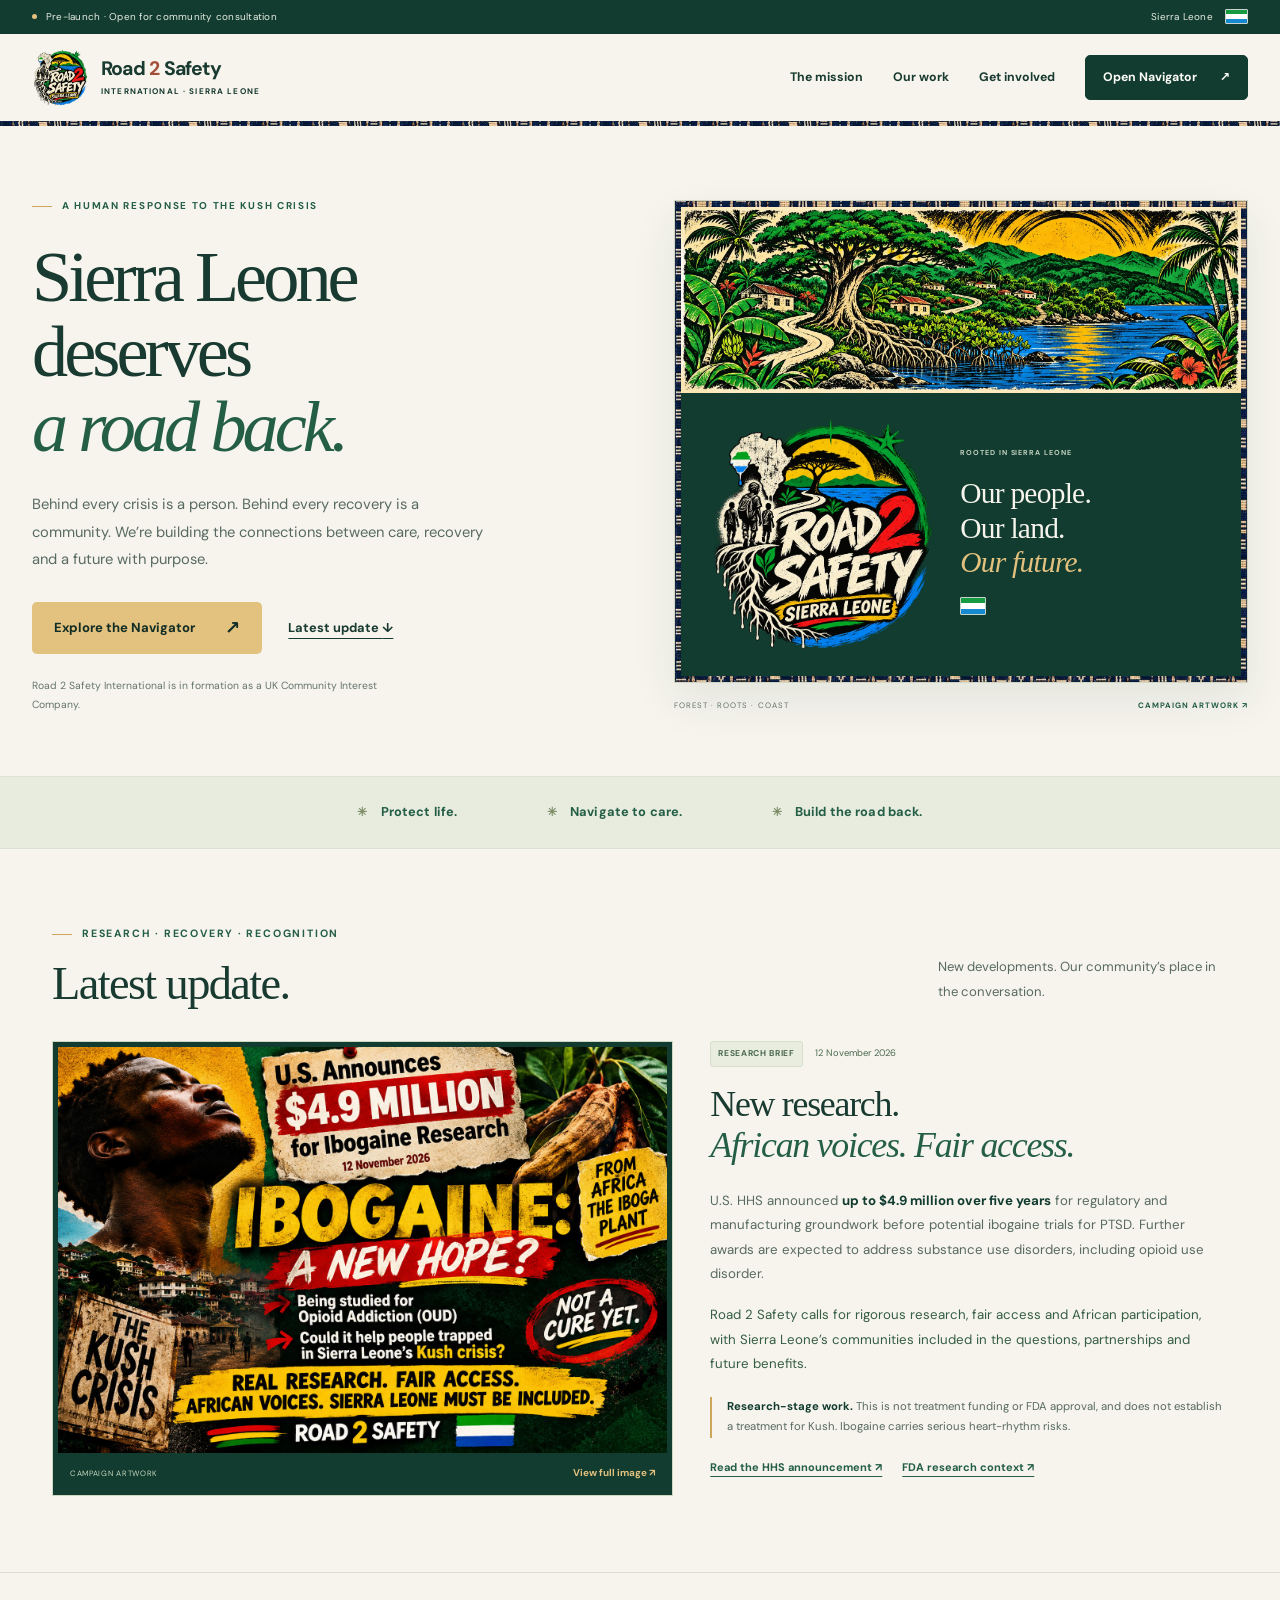
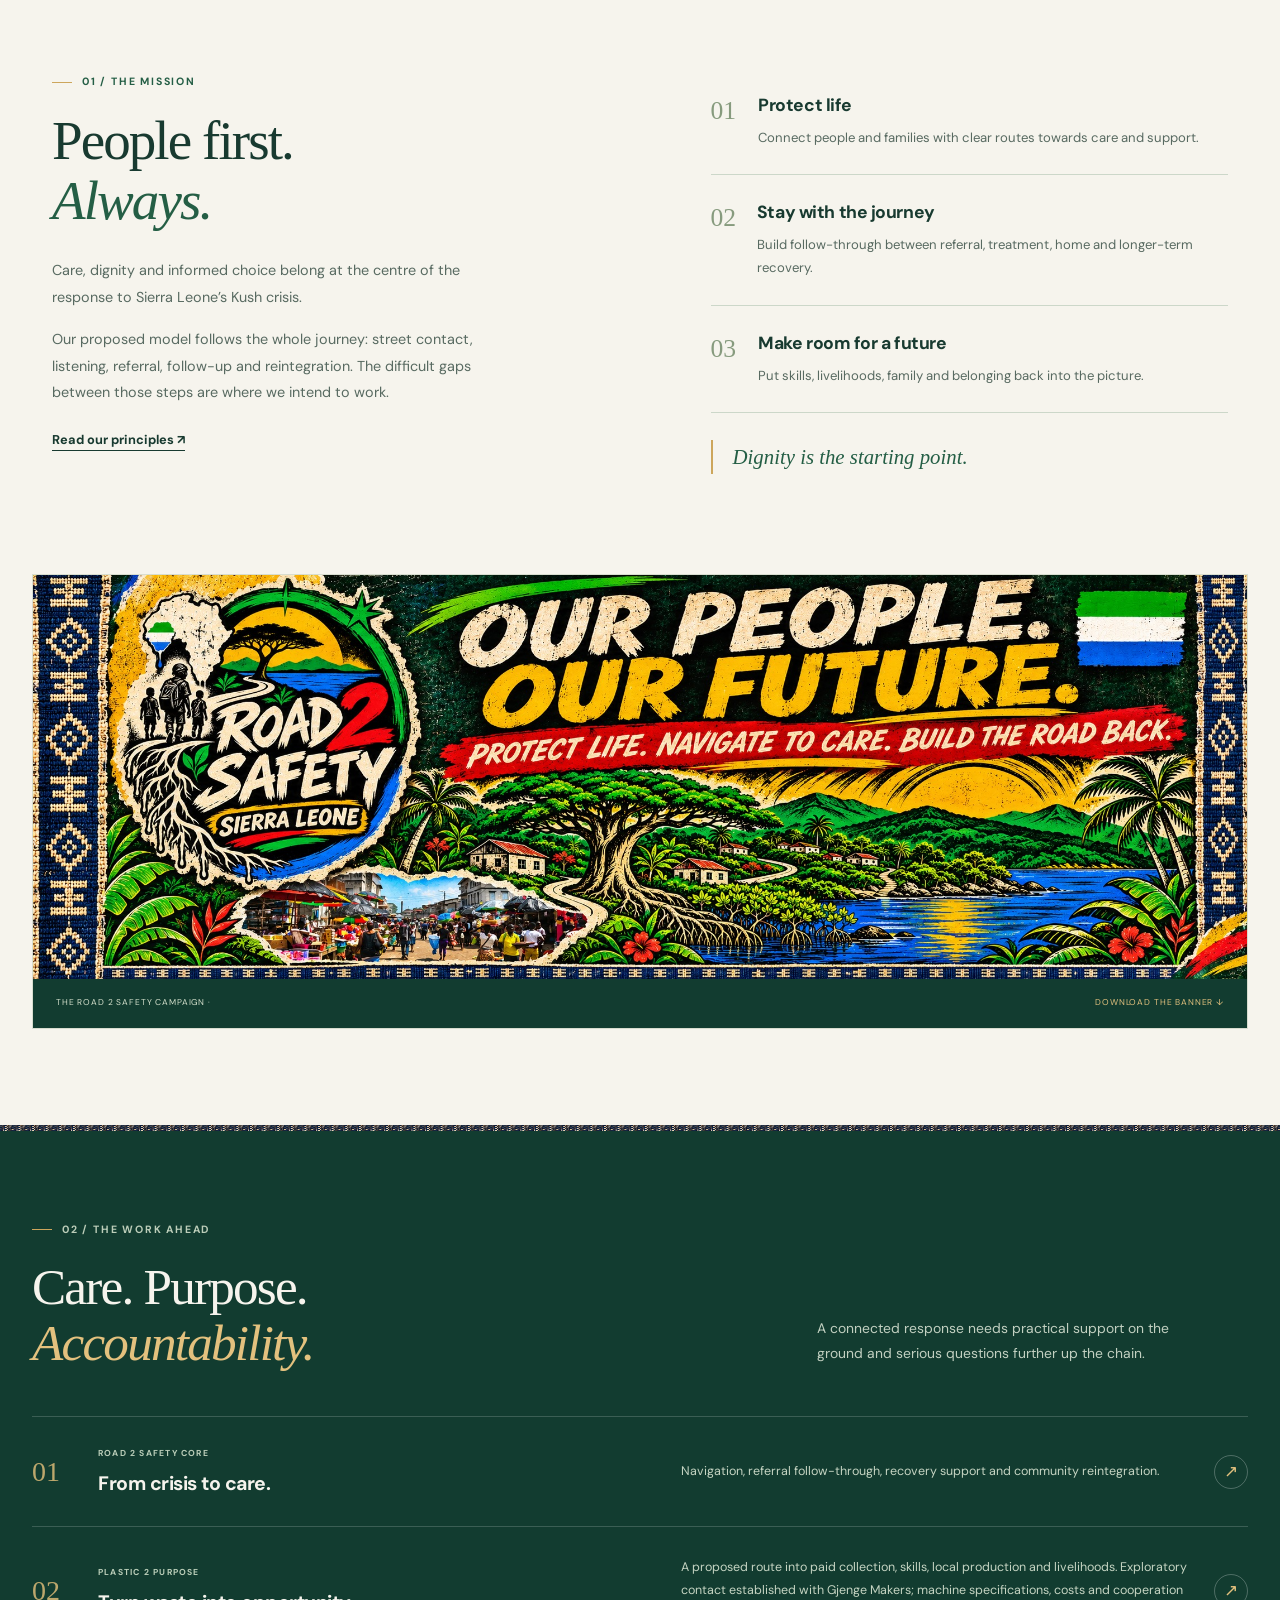
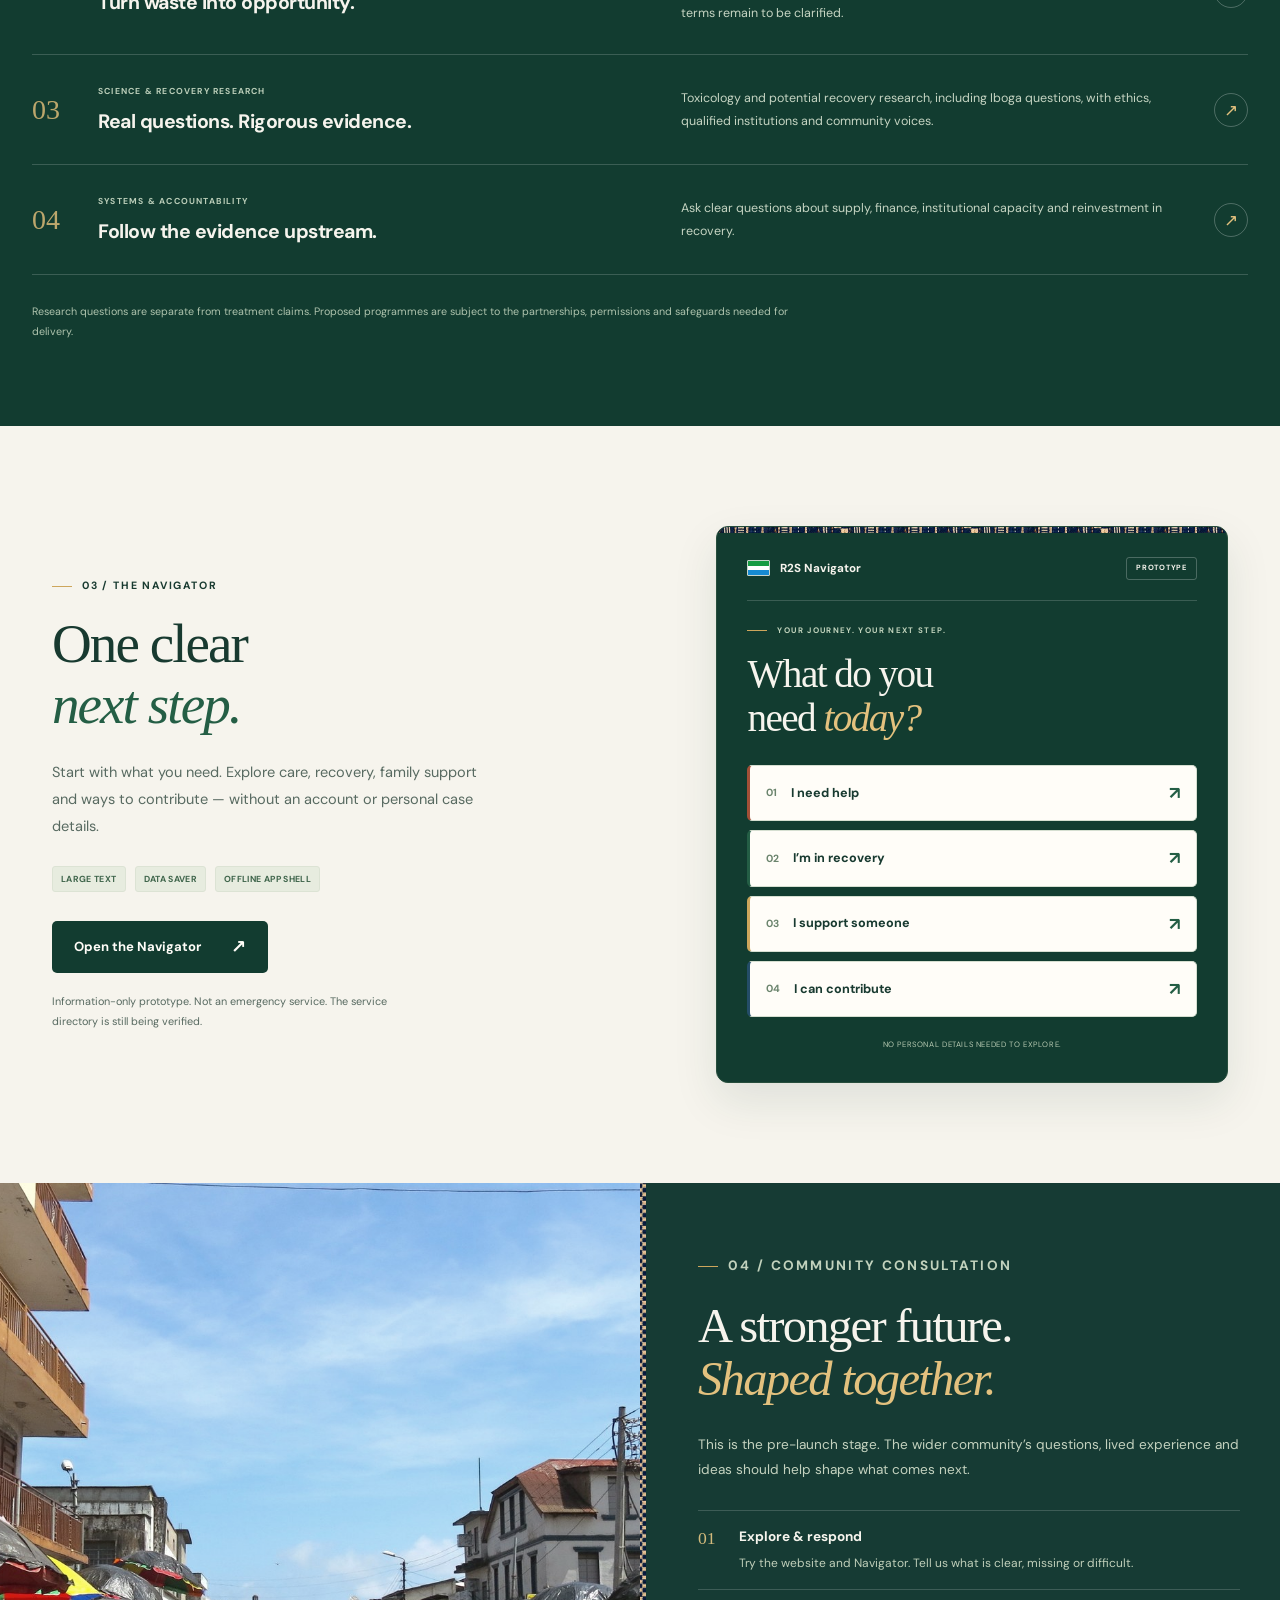
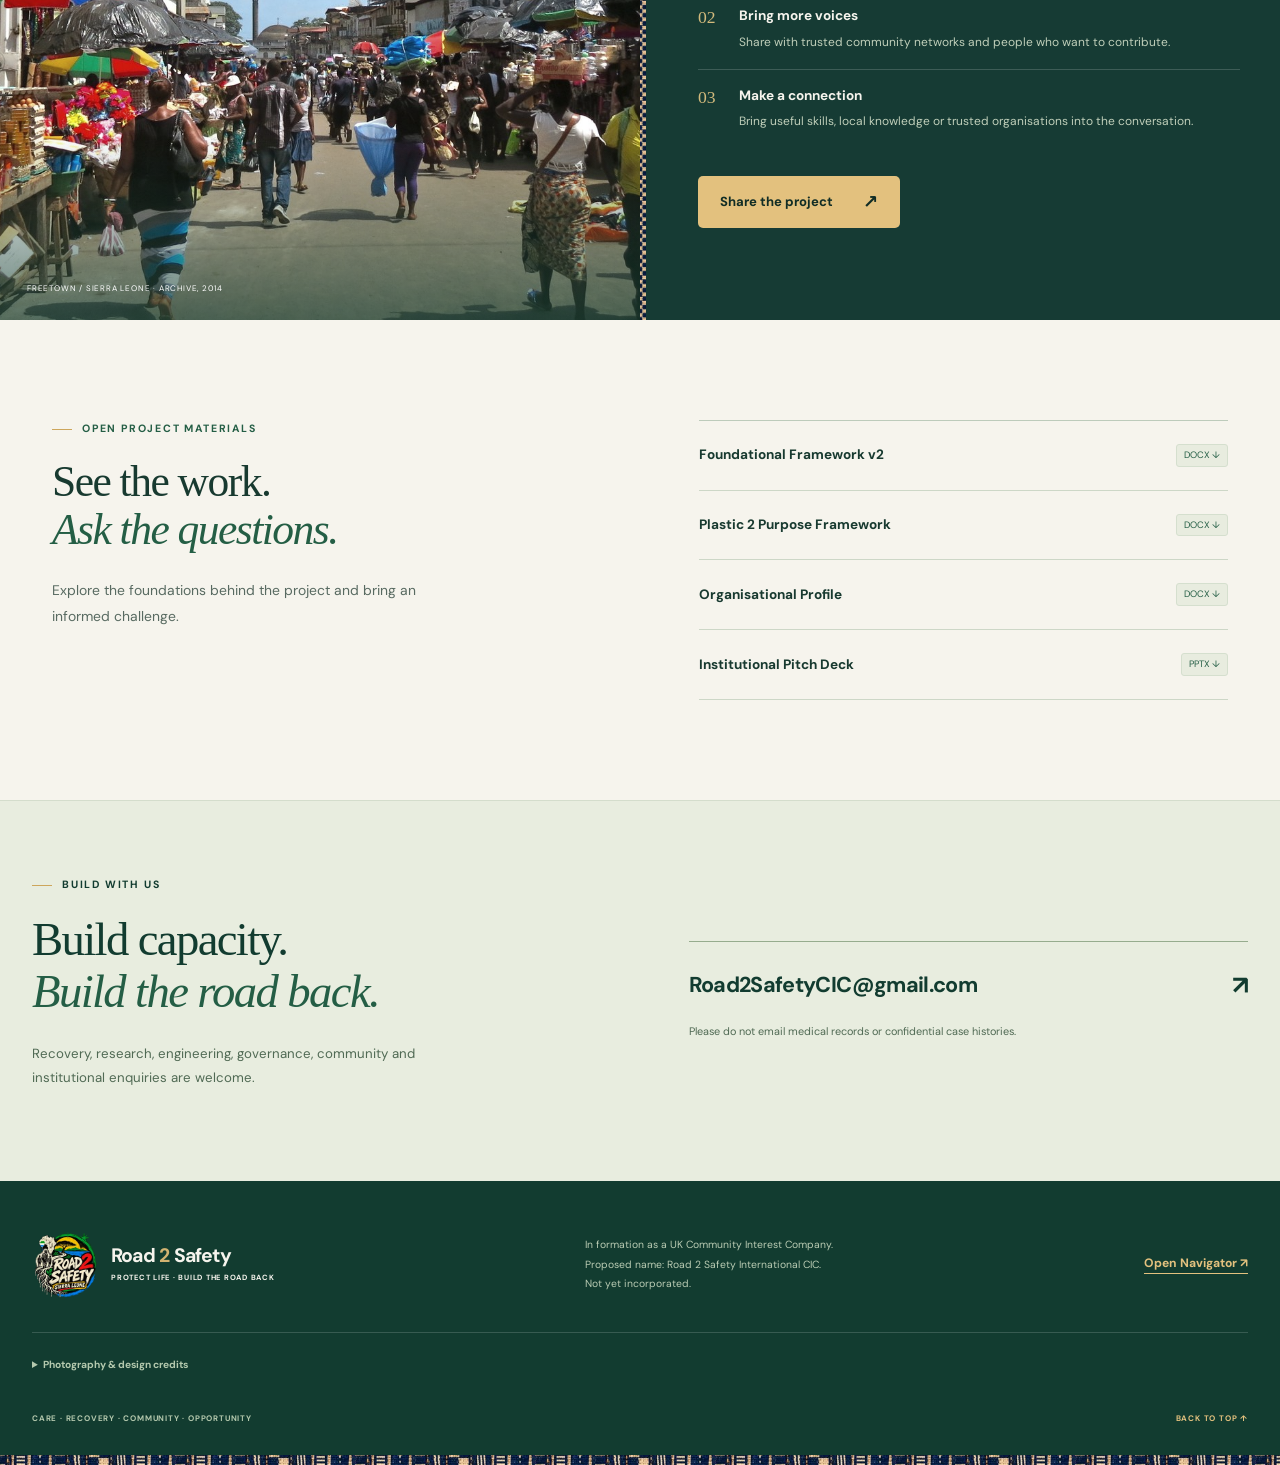
==== commit 2beedb3e: "Add sourced latest update to the title page" ====
--- a/index.html
+++ b/index.html
@@ -14,7 +14,7 @@
 <link href="assets/street/icon-192.png" rel="icon"/>
 <link as="font" crossorigin="" href="assets/fonts/dm-sans-700.woff2?v=street-3" rel="preload" type="font/woff2"/>
 <link href="assets/street/street.css?v=street-4" rel="stylesheet"/>
-<link href="holding.css?v=professional-1" rel="stylesheet"/>
+<link href="holding.css?v=professional-2" rel="stylesheet"/>
 <script defer="" src="holding.js?v=street-4"></script>
 </head>
 <body class="paper">
@@ -27,10 +27,17 @@
 </header>
 <main id="main">
 <section class="hero ink-panel" id="top">
-<div class="hero-copy"><p class="eyebrow">A HUMAN RESPONSE TO THE KUSH CRISIS</p><h1>Sierra Leone<br/>deserves<br/><em>a road back.</em></h1><p class="hero-lede">Behind every crisis is a person. Behind every recovery is a community. We’re building the connections between care, recovery and a future with purpose.</p><div class="actions"><a class="btn primary" href="app/">Explore the Navigator <span aria-hidden="true" class="arrow">↗</span></a><a class="text-link" href="#mission">Our mission <span aria-hidden="true">↓</span></a></div><p class="hero-status">Road 2 Safety International is in formation as a UK Community Interest Company.</p></div>
+<div class="hero-copy"><p class="eyebrow">A HUMAN RESPONSE TO THE KUSH CRISIS</p><h1>Sierra Leone<br/>deserves<br/><em>a road back.</em></h1><p class="hero-lede">Behind every crisis is a person. Behind every recovery is a community. We’re building the connections between care, recovery and a future with purpose.</p><div class="actions"><a class="btn primary" href="app/">Explore the Navigator <span aria-hidden="true" class="arrow">↗</span></a><a class="text-link" href="#updates">Latest update <span aria-hidden="true">↓</span></a></div><p class="hero-status">Road 2 Safety International is in formation as a UK Community Interest Company.</p></div>
 <figure class="hero-art"><div class="photo-frame nature-frame"><img class="hero-landscape" src="assets/street/sierra-leone-landscape.webp" width="2172" height="724" fetchpriority="high" alt="Campaign illustration of forested hills, a broad rooted tree, mangroves, tropical leaves and blue coastal water, connected by a winding road"><div class="hero-identity-row"><img class="hero-logo" src="assets/street/road-2-safety-logo.webp" width="1254" height="1254" alt="Road 2 Safety Sierra Leone: the road, roots and community"><div class="hero-land-copy"><p class="eyebrow">ROOTED IN SIERRA LEONE</p><p class="nature-title">Our people.<br>Our land.<br><em>Our future.</em></p><span class="flag" role="img" aria-label="Sierra Leone flag"></span></div></div></div><figcaption>FOREST · ROOTS · COAST <a href="#image-credits">CAMPAIGN ARTWORK ↗</a></figcaption></figure>
 </section>
 <div class="manifesto"><span>Protect life.</span><span>Navigate to care.</span><span>Build the road back.</span></div>
+<section class="section latest-updates" id="updates" aria-labelledby="updates-title">
+<div class="updates-heading"><div><p class="eyebrow">RESEARCH · RECOVERY · RECOGNITION</p><h2 id="updates-title">Latest update.</h2></div><p>New developments. Our community’s place in the conversation.</p></div>
+<article class="update-feature" aria-labelledby="research-title">
+<figure class="update-art"><a href="assets/ibogaine-research-2026-11-12.png" aria-label="Open the full ibogaine research campaign artwork"><img src="assets/ibogaine-research-2026-11-12.png" width="1536" height="1024" loading="lazy" alt="Road 2 Safety campaign poster about ibogaine research, African participation and Sierra Leone’s Kush crisis"/></a><figcaption>CAMPAIGN ARTWORK <a href="assets/ibogaine-research-2026-11-12.png">View full image ↗</a></figcaption></figure>
+<div class="update-copy"><p class="update-meta"><span>RESEARCH BRIEF</span><time datetime="2026-11-12">12 November 2026</time></p><h3 id="research-title">New research.<br/><em>African voices. Fair access.</em></h3><p>U.S. HHS announced <strong>up to $4.9 million over five years</strong> for regulatory and manufacturing groundwork before potential ibogaine trials for PTSD. Further awards are expected to address substance use disorders, including opioid use disorder.</p><p class="update-position">Road 2 Safety calls for rigorous research, fair access and African participation, with Sierra Leone’s communities included in the questions, partnerships and future benefits.</p><p class="update-context"><strong>Research-stage work.</strong> This is not treatment funding or FDA approval, and does not establish a treatment for Kush. Ibogaine carries serious heart-rhythm risks.</p><div class="update-sources"><a href="https://www.hhs.gov/press-room/hhs-advances-ibogaine-ptsd-research-rapid-acting-mental-health-treatments.html" target="_blank" rel="noopener noreferrer">Read the HHS announcement ↗</a><a href="https://www.fda.gov/news-events/press-announcements/fda-seeks-public-input-support-ibogaine-research" target="_blank" rel="noopener noreferrer">FDA research context ↗</a></div></div>
+</article>
+</section>
 <section class="section mission" id="mission">
 <div class="mission-intro"><p class="eyebrow">01 / THE MISSION</p><h2>People first.<br/><em>Always.</em></h2><p>Care, dignity and informed choice belong at the centre of the response to Sierra Leone’s Kush crisis.</p><p>Our proposed model follows the whole journey: street contact, listening, referral, follow-up and reintegration. The difficult gaps between those steps are where we intend to work.</p><a class="text-link" href="app/#about">Read our principles <span aria-hidden="true">↗</span></a></div>
 <div class="mission-notes"><article><span class="note-number">01</span><div><h3>Protect life</h3><p>Connect people and families with clear routes towards care and support.</p></div></article><article><span class="note-number">02</span><div><h3>Stay with the journey</h3><p>Build follow-through between referral, treatment, home and longer-term recovery.</p></div></article><article><span class="note-number">03</span><div><h3>Make room for a future</h3><p>Put skills, livelihoods, family and belonging back into the picture.</p></div></article><div class="hand-note">Dignity is the starting point.</div></div>
--- a/holding.css
+++ b/holding.css
@@ -16,3 +16,7 @@
 @media(max-width:1000px){:root{--gutter:32px}.topbar nav{gap:21px}.hero{gap:6%;padding-top:60px;padding-bottom:50px}.hero h1{font-size:clamp(3.1rem,5.7vw,4.8rem)}.hero-lede{font-size:.85rem}.hero-identity-row{padding:18px;gap:12px}.nature-title{font-size:1.6rem}.hero-land-copy .eyebrow{font-size:.39rem}.hero-art figcaption{font-size:.44rem}.section{padding:80px 32px}.mission{gap:8%}.programmes{padding:80px 32px;margin-top:80px}.programme-row{grid-template-columns:30px 1fr 1fr 32px;gap:18px}.programme-row h3{font-size:1.08rem}.navigator-section{gap:8%}.navigator-preview{padding:24px}.community-copy{padding:55px 32px 40px 36px}.community-photo{min-height:640px}.community-copy h2{font-size:2.6rem}.footer-top{gap:20px}.footer-top .brand b{font-size:1.1rem}.footer-top p{font-size:.59rem}}
 @media(max-width:760px){:root{--gutter:23px}html{scroll-padding-top:95px}.status-strip{padding:9px 20px;font-size:.52rem;line-height:1.6;gap:6px}.status-right{gap:7px;font-size:.5rem}.status-right .flag{width:20px;height:14px}.topbar{padding:12px 20px;gap:15px}.brand{gap:10px}.brand img{width:45px;height:45px}.brand b{font-size:1.08rem}.brand small{font-size:.43rem;letter-spacing:.1em}.menu-btn{display:inline-flex}.topbar nav{display:none;position:absolute;top:100%;left:0;right:0;background:var(--paper);padding:19px 23px 25px;border-bottom:1px solid #bdcbbb;box-shadow:0 12px 20px #173b3015}.topbar nav.open{display:grid;grid-template-columns:1fr;gap:5px}.topbar nav a{padding:12px 0;min-height:44px}.topbar .nav-app{justify-self:start;padding:12px 16px;margin-top:5px}.hero{grid-template-columns:1fr;gap:35px;padding:46px 23px 35px}.hero .eyebrow{font-size:.55rem;margin-bottom:21px}.hero h1{font-size:clamp(3.35rem,11vw,4.8rem);line-height:1.04;margin-bottom:23px}.hero-lede{font-size:.88rem;line-height:1.85;max-width:540px}.actions{gap:25px;margin:26px 0 22px}.actions .btn{font-size:.79rem;gap:22px}.actions .text-link{font-size:.76rem}.hero-status{font-size:.63rem;max-width:390px}.hero-art{max-width:570px;justify-self:center}.nature-frame{padding:5px}.hero-identity-row{padding:21px;gap:22px}.hero-logo{max-width:220px}.nature-title{font-size:clamp(1.4rem,5.6vw,2rem)}.hero-land-copy .eyebrow{font-size:.4rem;margin-bottom:12px}.hero-land-copy .flag{width:23px;height:16px}.hero-art figcaption{font-size:.43rem;margin-top:13px}.manifesto{padding:20px 23px;gap:12px 25px;flex-wrap:wrap;justify-content:flex-start;font-size:.69rem}.manifesto span:before{margin-right:8px}.section{padding:62px 24px}.mission{grid-template-columns:1fr;gap:32px}.mission h2{font-size:2.9rem;margin-top:20px}.mission-intro>p:not(.eyebrow){font-size:.87rem;max-width:550px}.mission-notes{padding-top:0}.mission-notes article{gap:21px;padding:22px 0}.mission-notes h3{font-size:1.03rem}.mission-notes p{font-size:.81rem}.hand-note{font-size:1.25rem;margin-top:25px}.campaign-banner{margin:0 18px}.campaign-banner figcaption{font-size:.43rem;letter-spacing:.05em;padding:12px 13px;gap:10px;flex-wrap:wrap}.programmes{margin-top:60px;padding:60px 24px}.section-heading{grid-template-columns:1fr;gap:25px;margin-bottom:30px}.section-heading h2{font-size:2.75rem;margin-top:17px}.section-heading>p{margin:0;max-width:500px;font-size:.86rem}.programme-row{grid-template-columns:28px 1fr 30px;gap:10px 14px;padding:25px 0;align-items:start}.programme-number{font-size:1.45rem;padding-top:19px}.programme-row>div{grid-column:2}.programme-row>p{grid-column:2;grid-row:2;font-size:.78rem}.programme-row h3{font-size:1.15rem;line-height:1.45}.programme-row .eyebrow{font-size:.48rem;letter-spacing:.1em}.programme-row .row-arrow{grid-column:3;grid-row:1;width:28px;height:28px;font-size:.85rem;margin-top:17px}.programme-footnote{font-size:.64rem;margin-top:25px}.navigator-section{grid-template-columns:1fr;gap:35px}.navigator-copy h2{font-size:2.9rem}.navigator-copy>p:not(.eyebrow){font-size:.88rem;max-width:540px}.navigator-preview{width:100%;max-width:500px;justify-self:center;padding:27px 23px}.navigator-preview h3{font-size:2.4rem}.preview-head{font-size:.7rem}.preview-paths a{font-size:.8rem}.community-section{grid-template-columns:1fr}.community-photo{min-height:0;aspect-ratio:1.55}.community-photo img{object-position:center 70%}.photo-label{font-size:.46rem;left:22px;bottom:18px}.community-copy{padding:48px 25px 32px 29px}.community-copy h2{font-size:2.75rem;line-height:1.1}.community-copy .eyebrow{font-size:.59rem}.community-copy>p{font-size:.85rem}.community-copy li b{font-size:.85rem}.community-copy li span{font-size:.77rem}.community-copy:before{width:5px}.resources{grid-template-columns:1fr;gap:26px}.resources h2{font-size:2.7rem}.resource-list a{padding:21px 0}.resource-list a span{font-size:.81rem}.contact{grid-template-columns:1fr;gap:27px;padding:56px 24px}.contact h2{font-size:2.6rem}.contact-action>a{font-size:clamp(.95rem,4.5vw,1.5rem);gap:15px}.contact p:not(.eyebrow){font-size:.82rem}footer{padding:40px 24px 27px}.footer-top{flex-wrap:wrap;align-items:flex-start;gap:25px}.footer-top .brand{width:100%}.footer-top .brand img{width:58px;height:58px}.footer-top .brand b{font-size:1.2rem}.footer-top p{font-size:.63rem;min-width:190px;flex:1}.footer-top .text-link{align-self:center;font-size:.7rem}.image-credits{font-size:.63rem}.footer-bottom{font-size:.45rem;gap:20px}}
 @media(max-width:370px){.status-right{font-size:0;gap:0}.status-right .flag{font-size:initial}.hero{padding-inline:20px}.hero h1{font-size:3.15rem}.hero .eyebrow{font-size:.48rem}.hero-identity-row{padding:17px 13px;gap:12px}.nature-title{font-size:1.4rem}.hero-land-copy .eyebrow{font-size:.32rem}.brand small{font-size:.38rem}.brand b{font-size:1rem}.brand img{width:42px;height:42px}.menu-btn{font-size:.66rem;padding:9px 10px;gap:10px}.section{padding-inline:20px}.section-heading h2{font-size:2.45rem}.navigator-preview{padding:26px 19px}.preview-head{gap:8px;font-size:.65rem}.preview-head .badge{font-size:.43rem}.footer-bottom{flex-wrap:wrap;gap:12px}}
+/* A dated editorial update, with the complete artwork and readable source context. */
+.latest-updates{padding-top:76px;padding-bottom:76px;border-bottom:1px solid var(--line)}.updates-heading{display:flex;justify-content:space-between;align-items:end;gap:35px;margin-bottom:32px}.updates-heading .eyebrow{color:var(--green);margin-bottom:15px}.updates-heading h2{font-size:2.9rem;margin:0}.updates-heading>p{max-width:290px;margin:0 0 5px;font-size:.82rem;line-height:1.85;color:var(--muted)}.update-feature{display:grid;grid-template-columns:1.2fr 1fr;gap:37px;align-items:start}.update-art{background:var(--forest);border:1px solid #cdd6c3;padding:5px}.update-art img{width:100%;height:auto;object-fit:contain}.update-art>a{display:block}.update-art figcaption{display:flex;align-items:center;justify-content:space-between;gap:15px;padding:12px 12px 8px;font-size:.48rem;letter-spacing:.09em;line-height:1.7;color:#c5d6bc}.update-art figcaption a{font-size:.62rem;letter-spacing:0;font-weight:700;text-decoration:none;color:#e3c17e}.update-meta{display:flex;align-items:center;gap:12px;flex-wrap:wrap;margin:0 0 17px!important;font-size:.59rem!important;font-weight:700;letter-spacing:.07em;color:#4d6a50!important}.update-meta span{background:#e8eddf;padding:4px 7px;border:1px solid #d5dfcb;border-radius:3px;font-size:.53rem;letter-spacing:.08em}.update-meta time{font-weight:400;letter-spacing:0}.update-copy h3{font:400 clamp(1.75rem,2.8vw,2.35rem)/1.16 var(--heading);letter-spacing:-.035em;margin:0 0 22px}.update-copy h3 em{color:var(--green)}.update-copy>p{font-size:.83rem;line-height:1.85;color:var(--muted);margin:0 0 16px}.update-copy strong{color:var(--forest)}.update-copy .update-position{color:#355d42}.update-copy .update-context{font-size:.71rem;line-height:1.8;border-left:2px solid var(--gold);padding-left:15px;margin:20px 0}.update-sources{display:flex;flex-wrap:wrap;gap:11px 20px;margin-top:20px}.update-sources a{font-size:.69rem;line-height:1.8;font-weight:700;color:var(--green);text-underline-offset:5px;text-decoration-thickness:1px}
+@media(max-width:1000px){.update-feature{gap:28px;grid-template-columns:1.05fr 1fr}.update-copy h3{font-size:1.9rem}.update-copy>p{font-size:.8rem}}
+@media(max-width:760px){.latest-updates{padding-top:56px;padding-bottom:56px}.updates-heading{display:block;margin-bottom:25px}.updates-heading h2{font-size:2.65rem}.updates-heading .eyebrow{font-size:.55rem}.updates-heading>p{margin:17px 0 0;max-width:360px;font-size:.81rem}.update-feature{grid-template-columns:1fr;gap:26px}.update-copy h3{font-size:2rem;line-height:1.2}.update-copy>p{font-size:.85rem;line-height:1.9}.update-meta{margin-bottom:17px!important;font-size:.65rem!important}.update-meta span{font-size:.57rem}.update-copy .update-context{font-size:.74rem;line-height:1.85}.update-art figcaption{padding:11px 8px 7px;font-size:.44rem}.update-art figcaption a{font-size:.61rem}.update-sources a{font-size:.74rem}.update-sources{gap:13px 24px}}
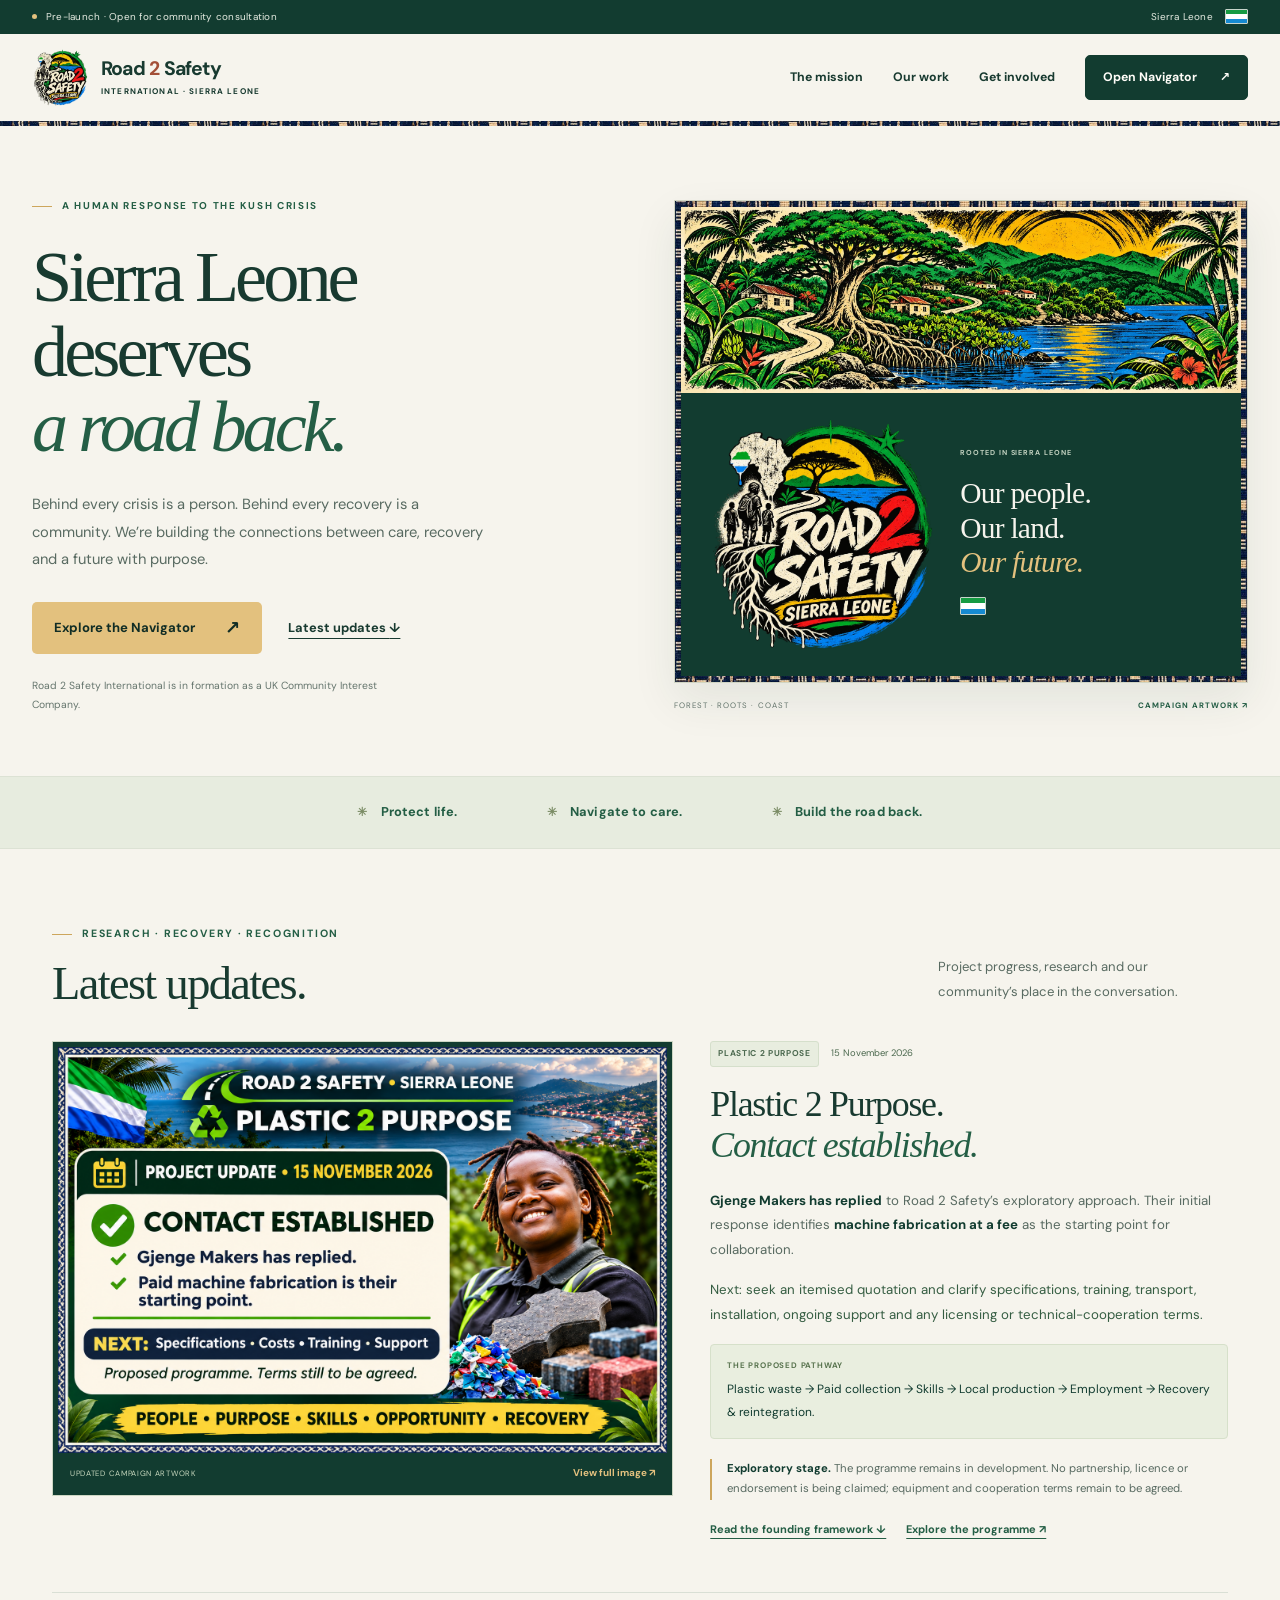
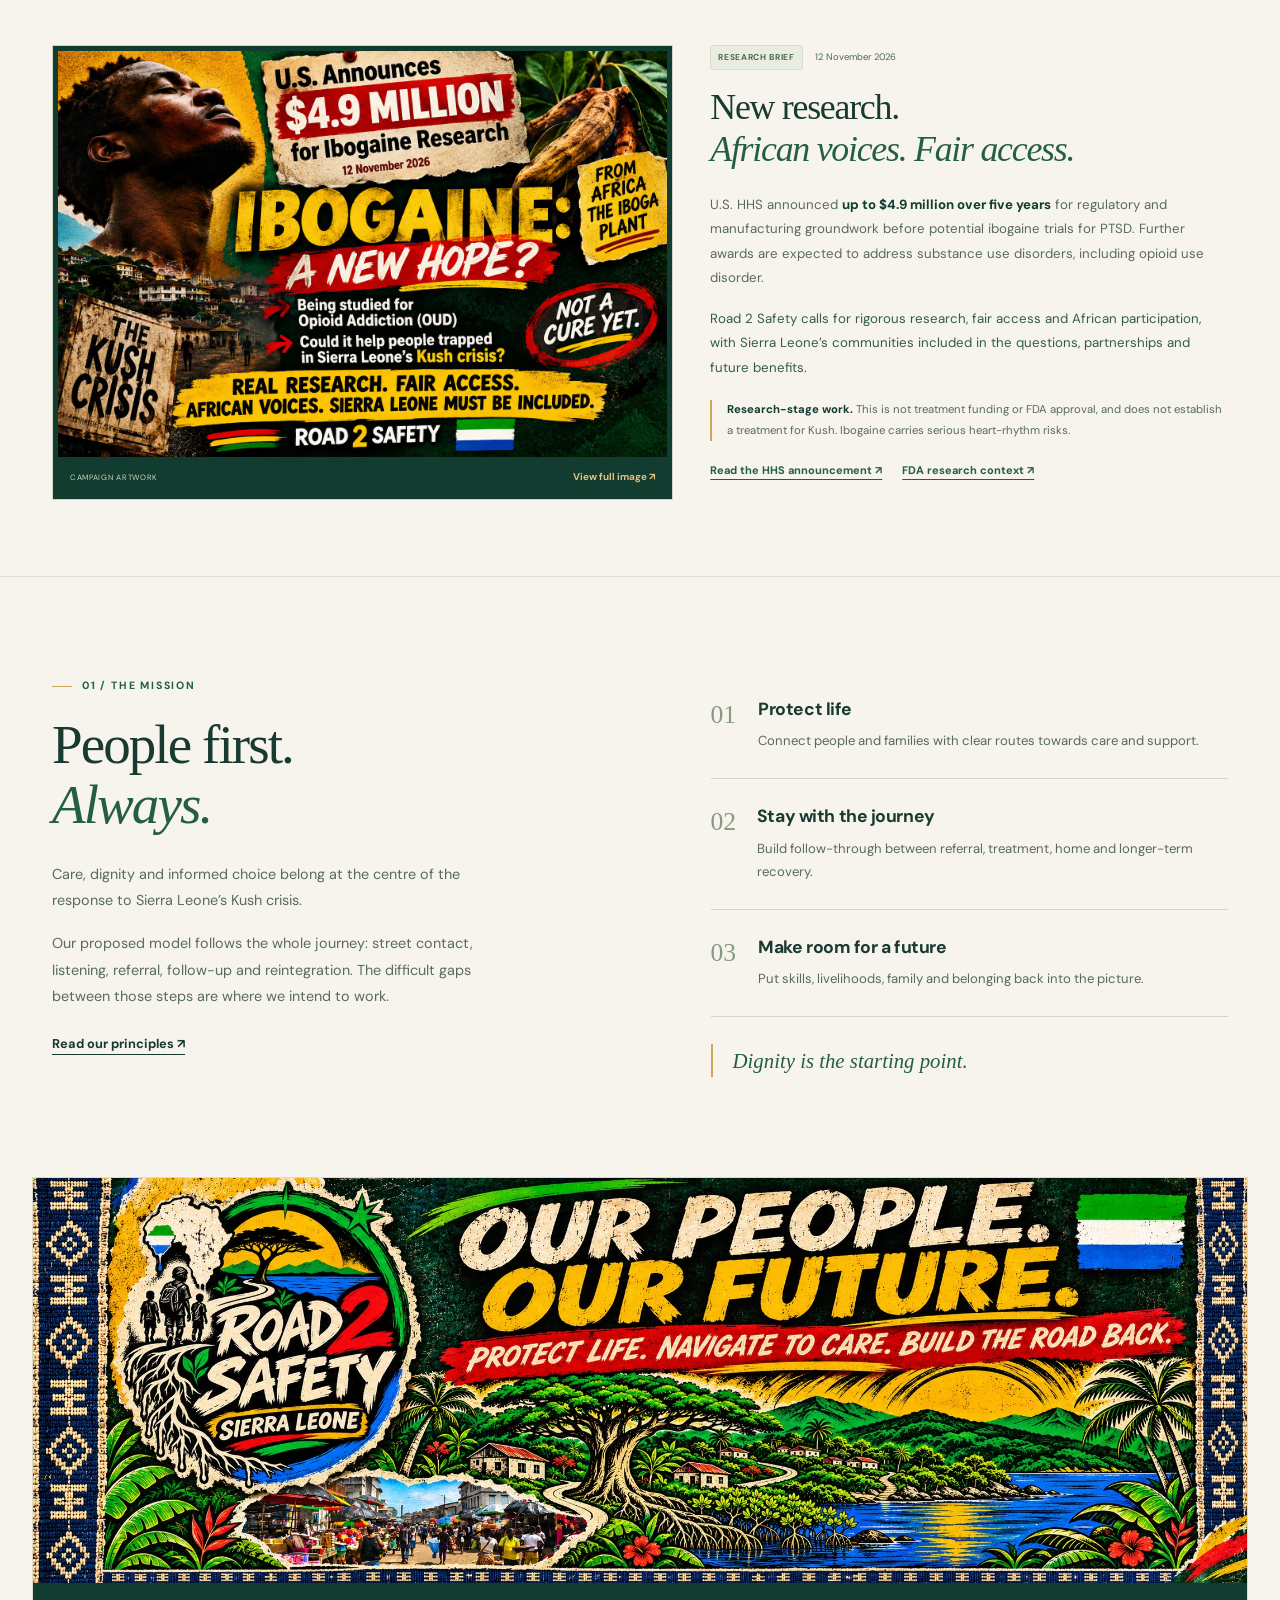
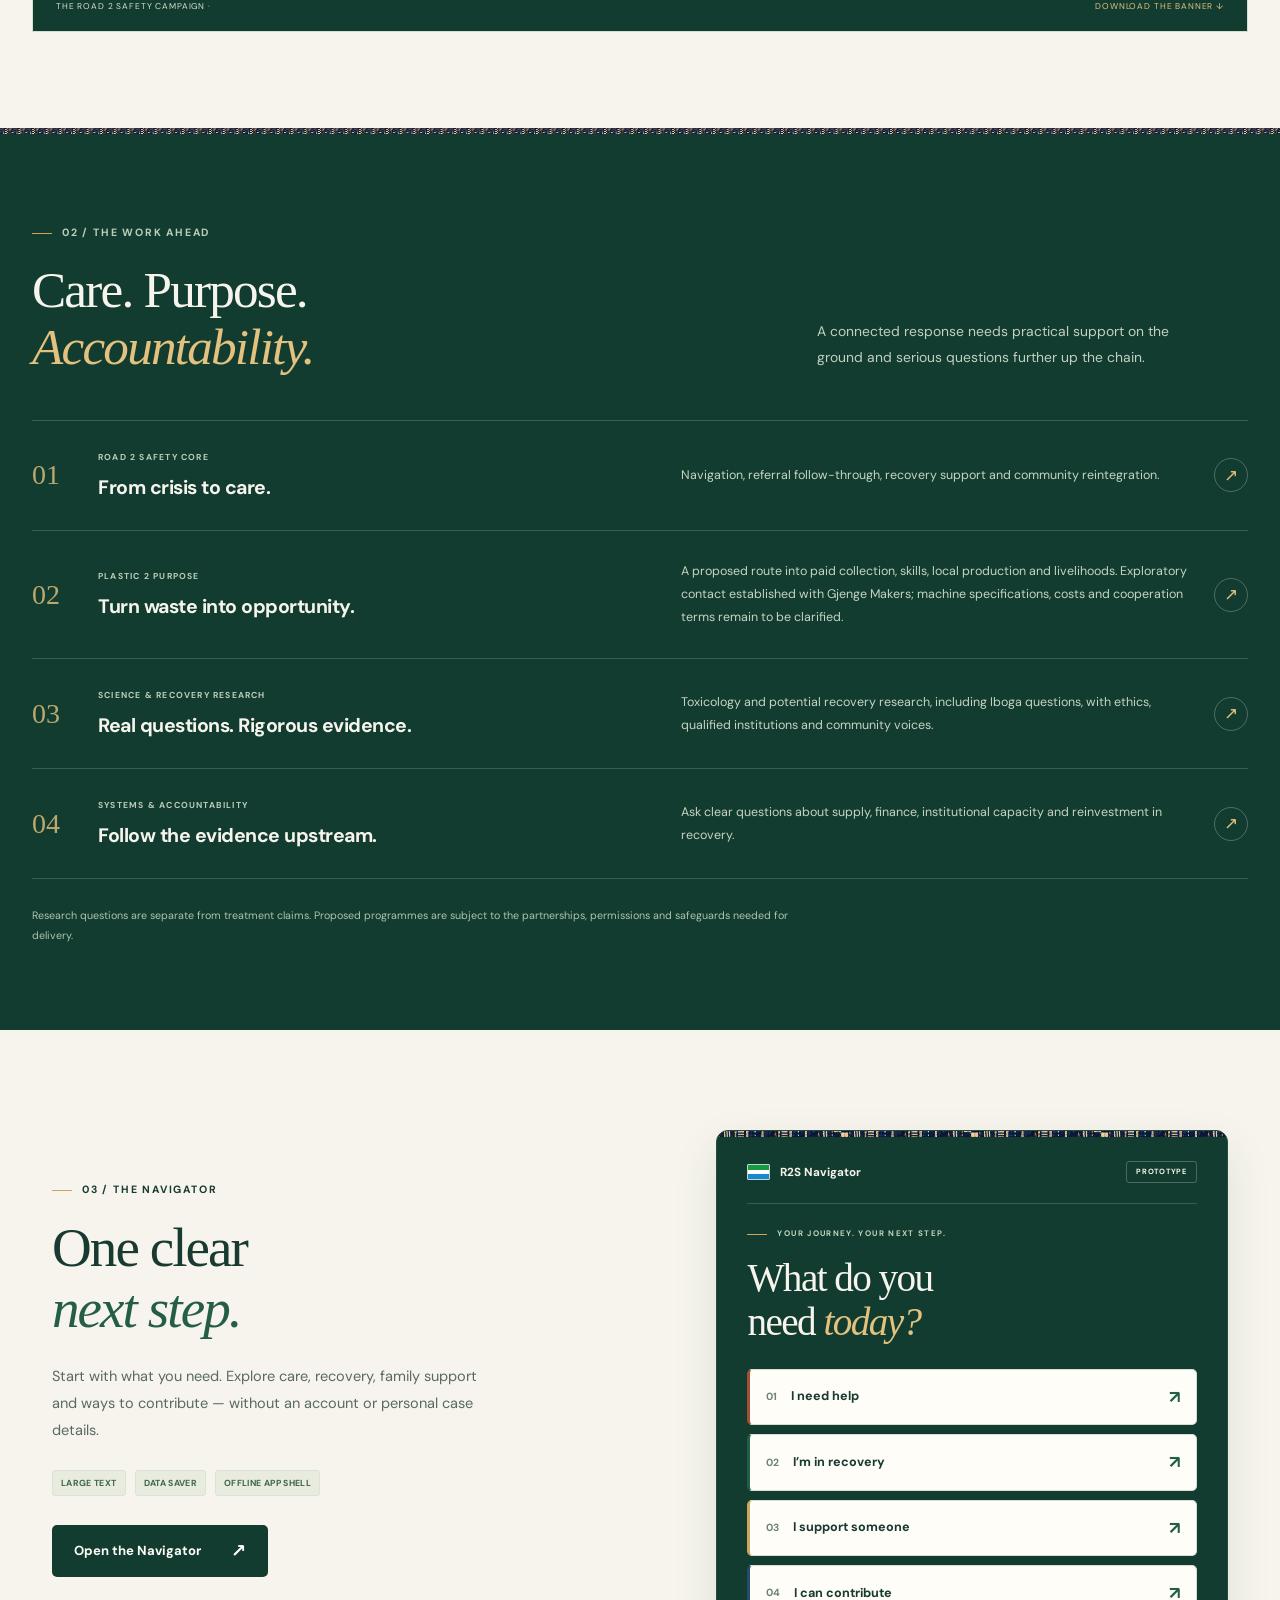
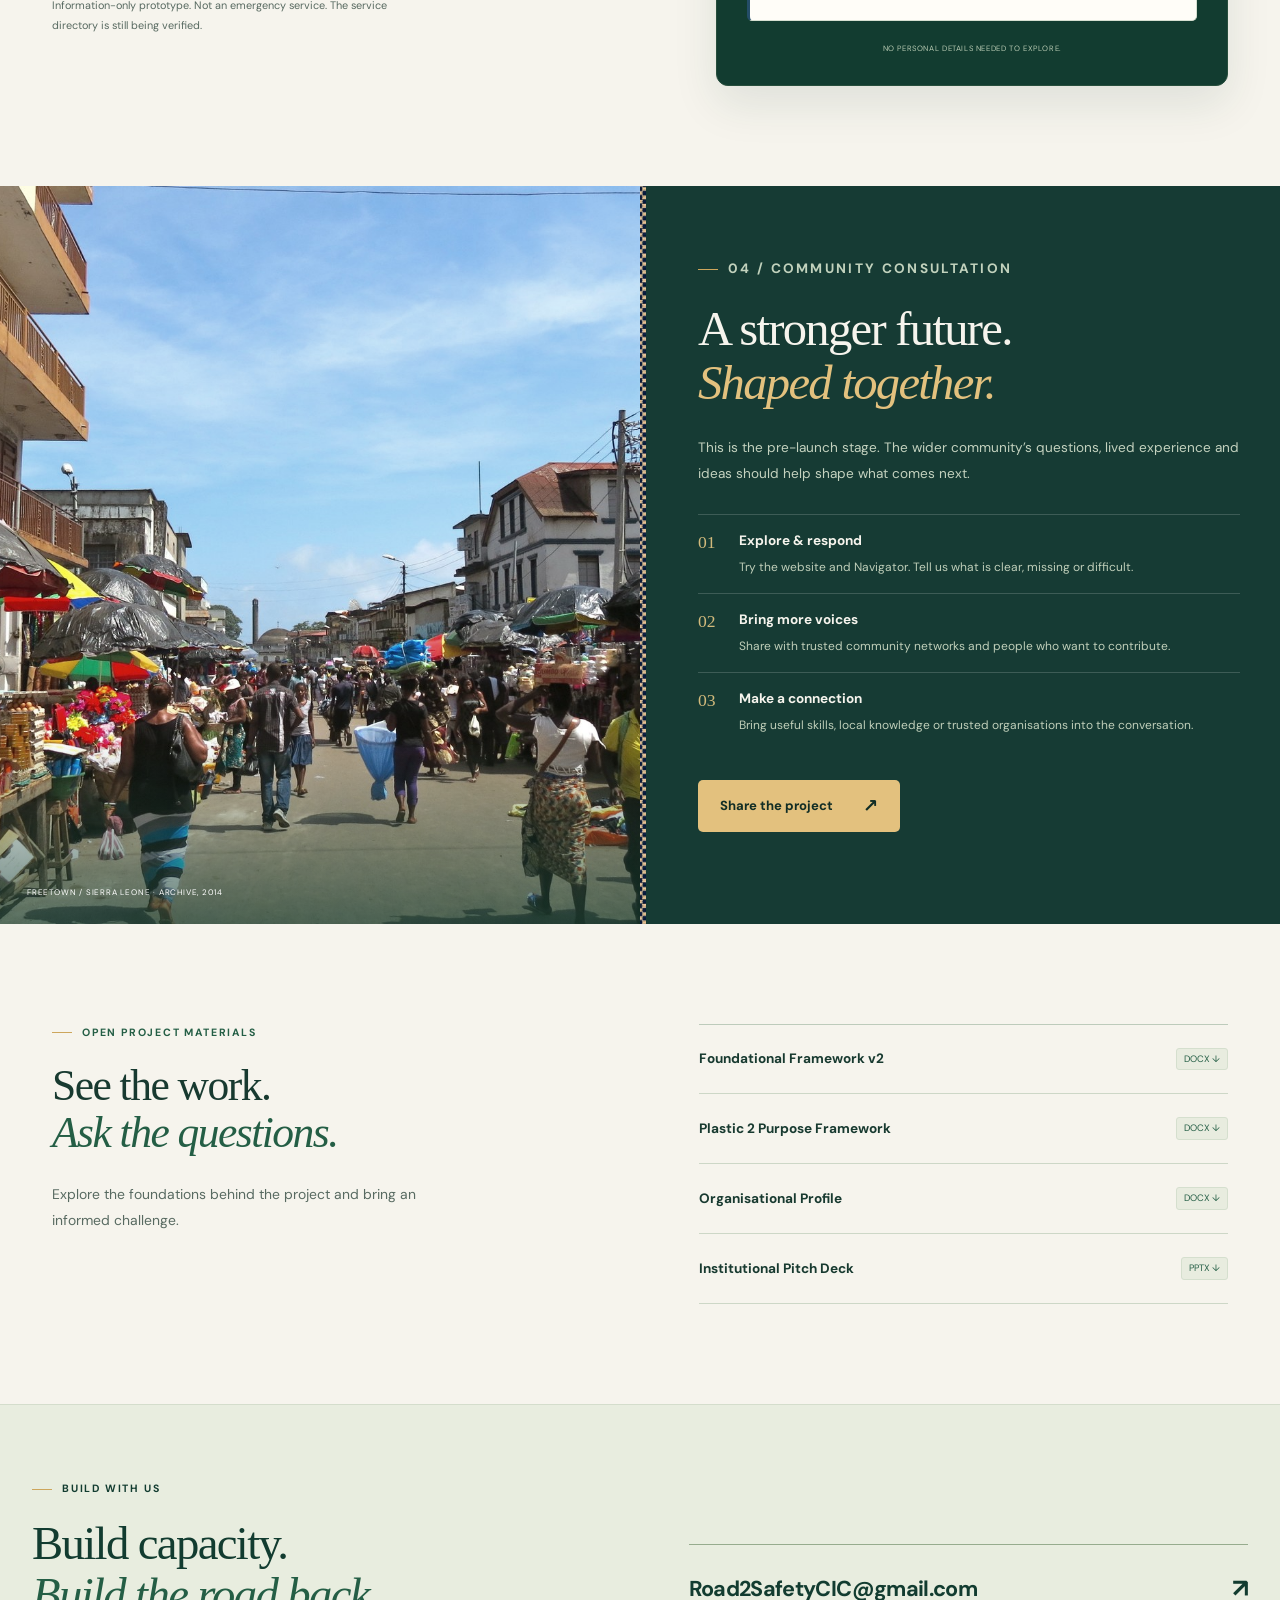
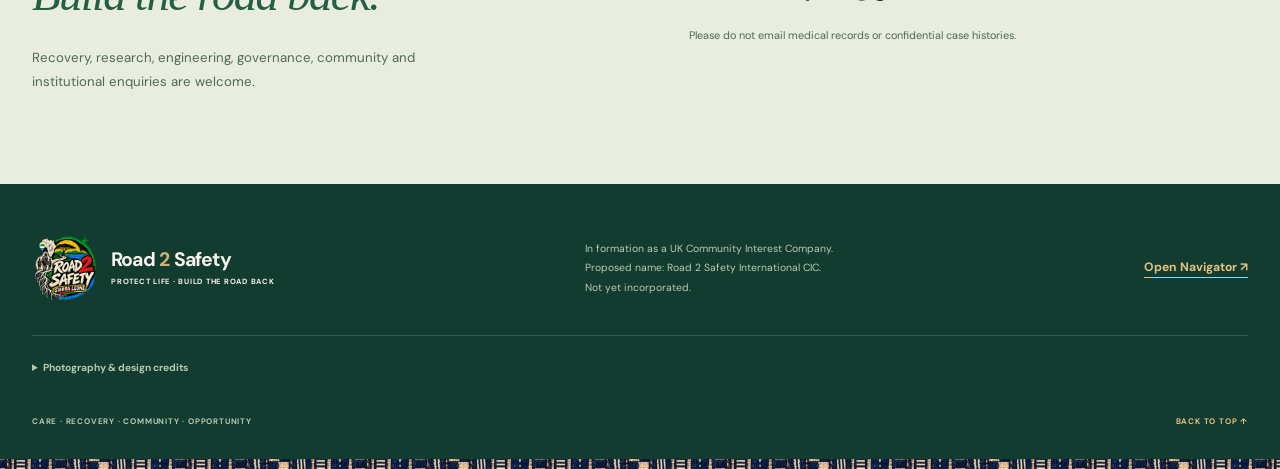
==== commit 2f95de32: "Lead latest updates with Plastic 2 Purpose progress" ====
--- a/index.html
+++ b/index.html
@@ -14,7 +14,7 @@
 <link href="assets/street/icon-192.png" rel="icon"/>
 <link as="font" crossorigin="" href="assets/fonts/dm-sans-700.woff2?v=street-3" rel="preload" type="font/woff2"/>
 <link href="assets/street/street.css?v=street-4" rel="stylesheet"/>
-<link href="holding.css?v=professional-2" rel="stylesheet"/>
+<link href="holding.css?v=professional-3" rel="stylesheet"/>
 <script defer="" src="holding.js?v=street-4"></script>
 </head>
 <body class="paper">
@@ -27,12 +27,16 @@
 </header>
 <main id="main">
 <section class="hero ink-panel" id="top">
-<div class="hero-copy"><p class="eyebrow">A HUMAN RESPONSE TO THE KUSH CRISIS</p><h1>Sierra Leone<br/>deserves<br/><em>a road back.</em></h1><p class="hero-lede">Behind every crisis is a person. Behind every recovery is a community. We’re building the connections between care, recovery and a future with purpose.</p><div class="actions"><a class="btn primary" href="app/">Explore the Navigator <span aria-hidden="true" class="arrow">↗</span></a><a class="text-link" href="#updates">Latest update <span aria-hidden="true">↓</span></a></div><p class="hero-status">Road 2 Safety International is in formation as a UK Community Interest Company.</p></div>
+<div class="hero-copy"><p class="eyebrow">A HUMAN RESPONSE TO THE KUSH CRISIS</p><h1>Sierra Leone<br/>deserves<br/><em>a road back.</em></h1><p class="hero-lede">Behind every crisis is a person. Behind every recovery is a community. We’re building the connections between care, recovery and a future with purpose.</p><div class="actions"><a class="btn primary" href="app/">Explore the Navigator <span aria-hidden="true" class="arrow">↗</span></a><a class="text-link" href="#updates">Latest updates <span aria-hidden="true">↓</span></a></div><p class="hero-status">Road 2 Safety International is in formation as a UK Community Interest Company.</p></div>
 <figure class="hero-art"><div class="photo-frame nature-frame"><img class="hero-landscape" src="assets/street/sierra-leone-landscape.webp" width="2172" height="724" fetchpriority="high" alt="Campaign illustration of forested hills, a broad rooted tree, mangroves, tropical leaves and blue coastal water, connected by a winding road"><div class="hero-identity-row"><img class="hero-logo" src="assets/street/road-2-safety-logo.webp" width="1254" height="1254" alt="Road 2 Safety Sierra Leone: the road, roots and community"><div class="hero-land-copy"><p class="eyebrow">ROOTED IN SIERRA LEONE</p><p class="nature-title">Our people.<br>Our land.<br><em>Our future.</em></p><span class="flag" role="img" aria-label="Sierra Leone flag"></span></div></div></div><figcaption>FOREST · ROOTS · COAST <a href="#image-credits">CAMPAIGN ARTWORK ↗</a></figcaption></figure>
 </section>
 <div class="manifesto"><span>Protect life.</span><span>Navigate to care.</span><span>Build the road back.</span></div>
 <section class="section latest-updates" id="updates" aria-labelledby="updates-title">
-<div class="updates-heading"><div><p class="eyebrow">RESEARCH · RECOVERY · RECOGNITION</p><h2 id="updates-title">Latest update.</h2></div><p>New developments. Our community’s place in the conversation.</p></div>
+<div class="updates-heading"><div><p class="eyebrow">RESEARCH · RECOVERY · RECOGNITION</p><h2 id="updates-title">Latest updates.</h2></div><p>Project progress, research and our community’s place in the conversation.</p></div>
+<article class="update-feature purpose-update" id="plastic-2-purpose-update" aria-labelledby="purpose-update-title">
+<figure class="update-art"><a href="assets/plastic-2-purpose-update-2026-11-15.png" aria-label="Open the full Plastic 2 Purpose project update artwork"><img src="assets/plastic-2-purpose-update-2026-11-15.png" width="1536" height="1024" loading="lazy" alt="Updated Plastic 2 Purpose campaign artwork: Gjenge Makers has replied; paid machine fabrication is their starting point, with terms still to be agreed"/></a><figcaption>UPDATED CAMPAIGN ARTWORK <a href="assets/plastic-2-purpose-update-2026-11-15.png">View full image ↗</a></figcaption></figure>
+<div class="update-copy"><p class="update-meta"><span>PLASTIC 2 PURPOSE</span><time datetime="2026-11-15">15 November 2026</time></p><h3 id="purpose-update-title">Plastic 2 Purpose.<br/><em>Contact established.</em></h3><p><strong>Gjenge Makers has replied</strong> to Road 2 Safety’s exploratory approach. Their initial response identifies <strong>machine fabrication at a fee</strong> as the starting point for collaboration.</p><p class="update-position">Next: seek an itemised quotation and clarify specifications, training, transport, installation, ongoing support and any licensing or technical-cooperation terms.</p><p class="purpose-pathway"><span>THE PROPOSED PATHWAY</span>Plastic waste → Paid collection → Skills → Local production → Employment → Recovery &amp; reintegration.</p><p class="update-context"><strong>Exploratory stage.</strong> The programme remains in development. No partnership, licence or endorsement is being claimed; equipment and cooperation terms remain to be agreed.</p><div class="update-sources"><a href="documents/Plastic_2_Purpose_Founding_Framework.docx">Read the founding framework ↓</a><a href="app/#programmes">Explore the programme ↗</a></div></div>
+</article>
 <article class="update-feature" aria-labelledby="research-title">
 <figure class="update-art"><a href="assets/ibogaine-research-2026-11-12.png" aria-label="Open the full ibogaine research campaign artwork"><img src="assets/ibogaine-research-2026-11-12.png" width="1536" height="1024" loading="lazy" alt="Road 2 Safety campaign poster about ibogaine research, African participation and Sierra Leone’s Kush crisis"/></a><figcaption>CAMPAIGN ARTWORK <a href="assets/ibogaine-research-2026-11-12.png">View full image ↗</a></figcaption></figure>
 <div class="update-copy"><p class="update-meta"><span>RESEARCH BRIEF</span><time datetime="2026-11-12">12 November 2026</time></p><h3 id="research-title">New research.<br/><em>African voices. Fair access.</em></h3><p>U.S. HHS announced <strong>up to $4.9 million over five years</strong> for regulatory and manufacturing groundwork before potential ibogaine trials for PTSD. Further awards are expected to address substance use disorders, including opioid use disorder.</p><p class="update-position">Road 2 Safety calls for rigorous research, fair access and African participation, with Sierra Leone’s communities included in the questions, partnerships and future benefits.</p><p class="update-context"><strong>Research-stage work.</strong> This is not treatment funding or FDA approval, and does not establish a treatment for Kush. Ibogaine carries serious heart-rhythm risks.</p><div class="update-sources"><a href="https://www.hhs.gov/press-room/hhs-advances-ibogaine-ptsd-research-rapid-acting-mental-health-treatments.html" target="_blank" rel="noopener noreferrer">Read the HHS announcement ↗</a><a href="https://www.fda.gov/news-events/press-announcements/fda-seeks-public-input-support-ibogaine-research" target="_blank" rel="noopener noreferrer">FDA research context ↗</a></div></div>
@@ -56,6 +60,6 @@
 <section class="section resources"><div><p class="eyebrow">OPEN PROJECT MATERIALS</p><h2>See the work.<br/><em>Ask the questions.</em></h2><p>Explore the foundations behind the project and bring an informed challenge.</p></div><div class="resource-list"><a href="documents/R2S_Foundational_Framework_v2.docx"><span>Foundational Framework v2</span><small>DOCX ↓</small></a><a href="documents/Plastic_2_Purpose_Founding_Framework.docx"><span>Plastic 2 Purpose Framework</span><small>DOCX ↓</small></a><a href="documents/R2S_Organisational_Profile.docx"><span>Organisational Profile</span><small>DOCX ↓</small></a><a href="documents/R2S_Institutional_Pitch_Deck.pptx"><span>Institutional Pitch Deck</span><small>PPTX ↓</small></a></div></section>
 <section class="contact" id="contact"><div><p class="eyebrow">BUILD WITH US</p><h2>Build capacity.<br/><em>Build the road back.</em></h2><p>Recovery, research, engineering, governance, community and institutional enquiries are welcome.</p></div><div class="contact-action"><a href="mailto:Road2SafetyCIC@gmail.com?subject=Road%202%20Safety%20-%20Project%20enquiry">Road2SafetyCIC@gmail.com <span aria-hidden="true">↗</span></a><p>Please do not email medical records or confidential case histories.</p></div></section>
 </main>
-<footer class="ink-panel"><div class="footer-top"><a class="brand" href="#top"><img alt="Road 2 Safety Sierra Leone" height="80" src="assets/street/brand-mark.webp" width="80"/><span><b>Road <i>2</i> Safety</b><small>PROTECT LIFE · BUILD THE ROAD BACK</small></span></a><p>In formation as a UK Community Interest Company.<br/>Proposed name: Road 2 Safety International CIC.<br/>Not yet incorporated.</p><a class="text-link" href="app/">Open Navigator ↗</a></div><details class="image-credits" id="image-credits"><summary>Photography &amp; design credits</summary><p>Freetown street (13 May 2014): <a href="https://commons.wikimedia.org/wiki/File:Freetown_street_(13992704238).jpg">Erik Cleves Kristensen / Wikimedia Commons</a>, <a href="https://creativecommons.org/licenses/by/2.0/">CC BY 2.0</a>. Presented with cropping and colour overlays. Archive community context; no claim about the health or circumstances of anyone pictured. The logo and campaign banner are designed artwork; the banner is an AI-assisted collage with this photograph as a reference.</p><p>Display fonts: Barlow Condensed, Rubik Dirt and DM Sans, used under the SIL Open Font License.</p><p>Textile and nature artwork: contemporary AI-assisted campaign designs inspired by Sierra Leone’s coastal landscapes and narrow-strip country cloth. They are not photographs or reproductions of a claimed historic pattern. Cultural reference: <a href="https://artsandculture.google.com/story/sierra-leone-s-colorful-heritage-sierra-leone-national-museum/LAWhRGQJ0nQFig">Sierra Leone National Museum — Sierra Leone’s Colorful Heritage</a>.</p></details><div class="footer-bottom"><span>CARE · RECOVERY · COMMUNITY · OPPORTUNITY</span><a href="#top">BACK TO TOP ↑</a></div></footer><div aria-hidden="true" class="cloth-line"></div>
+<footer class="ink-panel"><div class="footer-top"><a class="brand" href="#top"><img alt="Road 2 Safety Sierra Leone" height="80" src="assets/street/brand-mark.webp" width="80"/><span><b>Road <i>2</i> Safety</b><small>PROTECT LIFE · BUILD THE ROAD BACK</small></span></a><p>In formation as a UK Community Interest Company.<br/>Proposed name: Road 2 Safety International CIC.<br/>Not yet incorporated.</p><a class="text-link" href="app/">Open Navigator ↗</a></div><details class="image-credits" id="image-credits"><summary>Photography &amp; design credits</summary><p>Freetown street (13 May 2014): <a href="https://commons.wikimedia.org/wiki/File:Freetown_street_(13992704238).jpg">Erik Cleves Kristensen / Wikimedia Commons</a>, <a href="https://creativecommons.org/licenses/by/2.0/">CC BY 2.0</a>. Presented with cropping and colour overlays. Archive community context; no claim about the health or circumstances of anyone pictured. The logo and campaign banner are designed artwork; the banner is an AI-assisted collage with this photograph as a reference.</p><p>The Plastic 2 Purpose update is AI-assisted campaign artwork adapted from supplied project materials. Its project-status text reflects the initial Gjenge Makers reply shared with Road 2 Safety.</p><p>Display fonts: Barlow Condensed, Rubik Dirt and DM Sans, used under the SIL Open Font License.</p><p>Textile and nature artwork: contemporary AI-assisted campaign designs inspired by Sierra Leone’s coastal landscapes and narrow-strip country cloth. They are not photographs or reproductions of a claimed historic pattern. Cultural reference: <a href="https://artsandculture.google.com/story/sierra-leone-s-colorful-heritage-sierra-leone-national-museum/LAWhRGQJ0nQFig">Sierra Leone National Museum — Sierra Leone’s Colorful Heritage</a>.</p></details><div class="footer-bottom"><span>CARE · RECOVERY · COMMUNITY · OPPORTUNITY</span><a href="#top">BACK TO TOP ↑</a></div></footer><div aria-hidden="true" class="cloth-line"></div>
 </body>
 </html>
--- a/holding.css
+++ b/holding.css
@@ -20,3 +20,7 @@
 .latest-updates{padding-top:76px;padding-bottom:76px;border-bottom:1px solid var(--line)}.updates-heading{display:flex;justify-content:space-between;align-items:end;gap:35px;margin-bottom:32px}.updates-heading .eyebrow{color:var(--green);margin-bottom:15px}.updates-heading h2{font-size:2.9rem;margin:0}.updates-heading>p{max-width:290px;margin:0 0 5px;font-size:.82rem;line-height:1.85;color:var(--muted)}.update-feature{display:grid;grid-template-columns:1.2fr 1fr;gap:37px;align-items:start}.update-art{background:var(--forest);border:1px solid #cdd6c3;padding:5px}.update-art img{width:100%;height:auto;object-fit:contain}.update-art>a{display:block}.update-art figcaption{display:flex;align-items:center;justify-content:space-between;gap:15px;padding:12px 12px 8px;font-size:.48rem;letter-spacing:.09em;line-height:1.7;color:#c5d6bc}.update-art figcaption a{font-size:.62rem;letter-spacing:0;font-weight:700;text-decoration:none;color:#e3c17e}.update-meta{display:flex;align-items:center;gap:12px;flex-wrap:wrap;margin:0 0 17px!important;font-size:.59rem!important;font-weight:700;letter-spacing:.07em;color:#4d6a50!important}.update-meta span{background:#e8eddf;padding:4px 7px;border:1px solid #d5dfcb;border-radius:3px;font-size:.53rem;letter-spacing:.08em}.update-meta time{font-weight:400;letter-spacing:0}.update-copy h3{font:400 clamp(1.75rem,2.8vw,2.35rem)/1.16 var(--heading);letter-spacing:-.035em;margin:0 0 22px}.update-copy h3 em{color:var(--green)}.update-copy>p{font-size:.83rem;line-height:1.85;color:var(--muted);margin:0 0 16px}.update-copy strong{color:var(--forest)}.update-copy .update-position{color:#355d42}.update-copy .update-context{font-size:.71rem;line-height:1.8;border-left:2px solid var(--gold);padding-left:15px;margin:20px 0}.update-sources{display:flex;flex-wrap:wrap;gap:11px 20px;margin-top:20px}.update-sources a{font-size:.69rem;line-height:1.8;font-weight:700;color:var(--green);text-underline-offset:5px;text-decoration-thickness:1px}
 @media(max-width:1000px){.update-feature{gap:28px;grid-template-columns:1.05fr 1fr}.update-copy h3{font-size:1.9rem}.update-copy>p{font-size:.8rem}}
 @media(max-width:760px){.latest-updates{padding-top:56px;padding-bottom:56px}.updates-heading{display:block;margin-bottom:25px}.updates-heading h2{font-size:2.65rem}.updates-heading .eyebrow{font-size:.55rem}.updates-heading>p{margin:17px 0 0;max-width:360px;font-size:.81rem}.update-feature{grid-template-columns:1fr;gap:26px}.update-copy h3{font-size:2rem;line-height:1.2}.update-copy>p{font-size:.85rem;line-height:1.9}.update-meta{margin-bottom:17px!important;font-size:.65rem!important}.update-meta span{font-size:.57rem}.update-copy .update-context{font-size:.74rem;line-height:1.85}.update-art figcaption{padding:11px 8px 7px;font-size:.44rem}.update-art figcaption a{font-size:.61rem}.update-sources a{font-size:.74rem}.update-sources{gap:13px 24px}}
+
+/* Separate programme progress and research briefs without displacing either. */
+.latest-updates .update-feature+.update-feature{margin-top:52px;padding-top:52px;border-top:1px solid var(--line)}.purpose-pathway{padding:14px 16px;background:#e9eedf;border:1px solid #d6e0ca;border-radius:4px;color:var(--forest)!important;font-size:.75rem!important;line-height:1.9!important}.purpose-pathway>span{display:block;font-size:.5rem;font-weight:700;letter-spacing:.1em;line-height:1.6;margin-bottom:7px;color:#59744f}.purpose-update{scroll-margin-top:125px}
+@media(max-width:760px){.latest-updates .update-feature+.update-feature{margin-top:38px;padding-top:38px}.purpose-pathway{font-size:.8rem!important}.purpose-pathway>span{font-size:.55rem}.purpose-update{scroll-margin-top:100px}}
